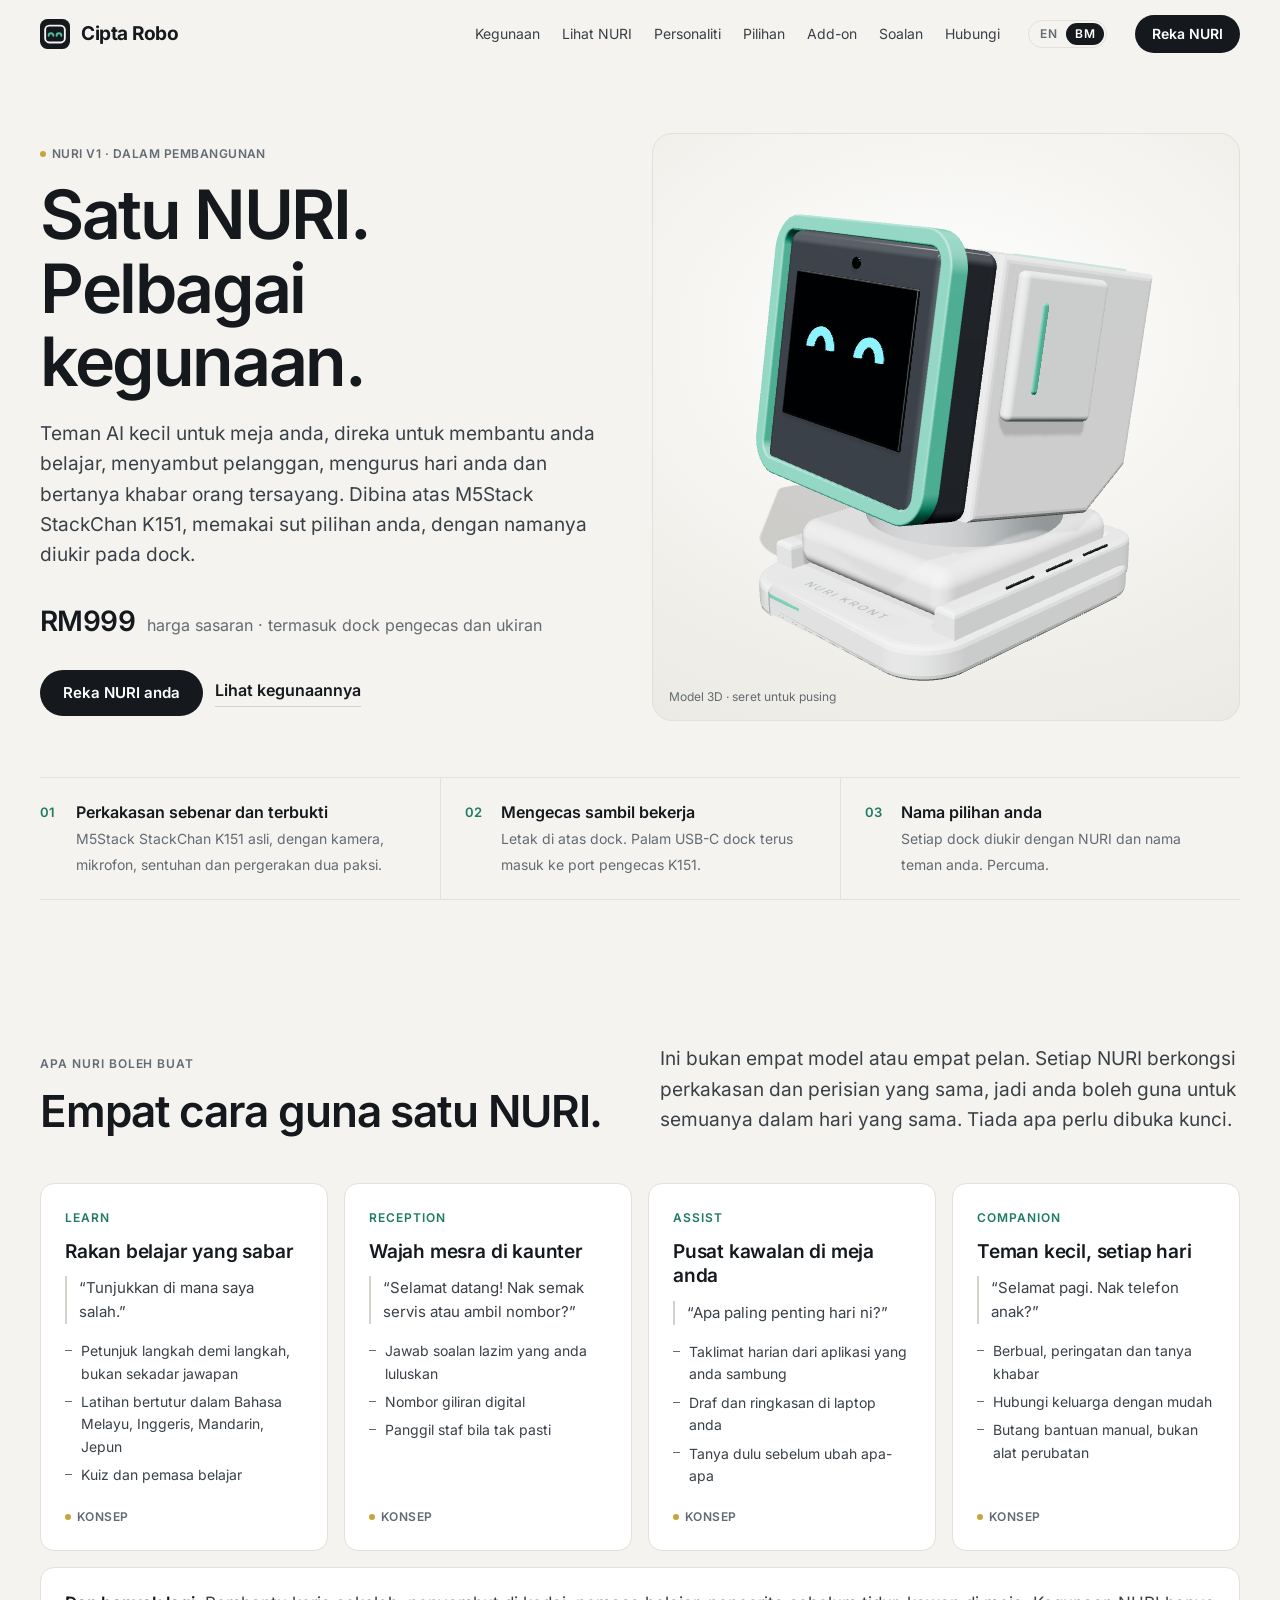
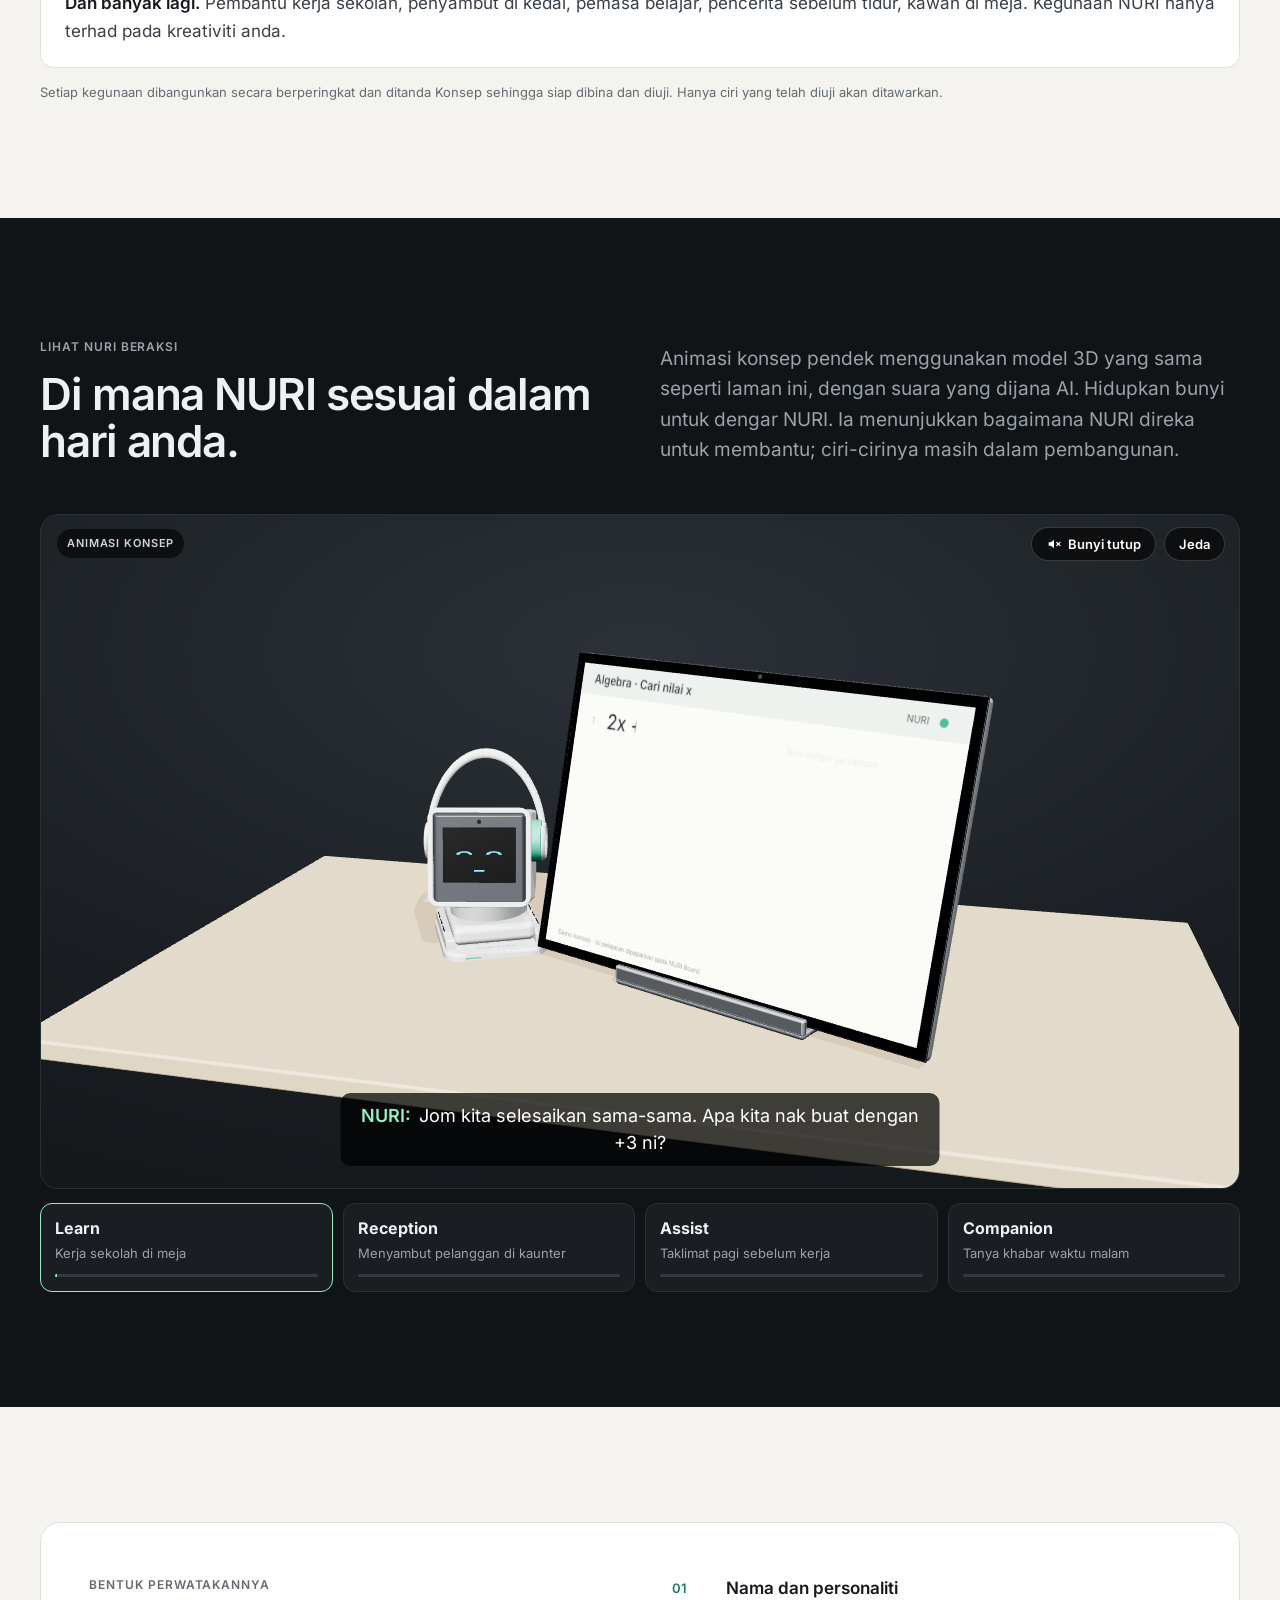
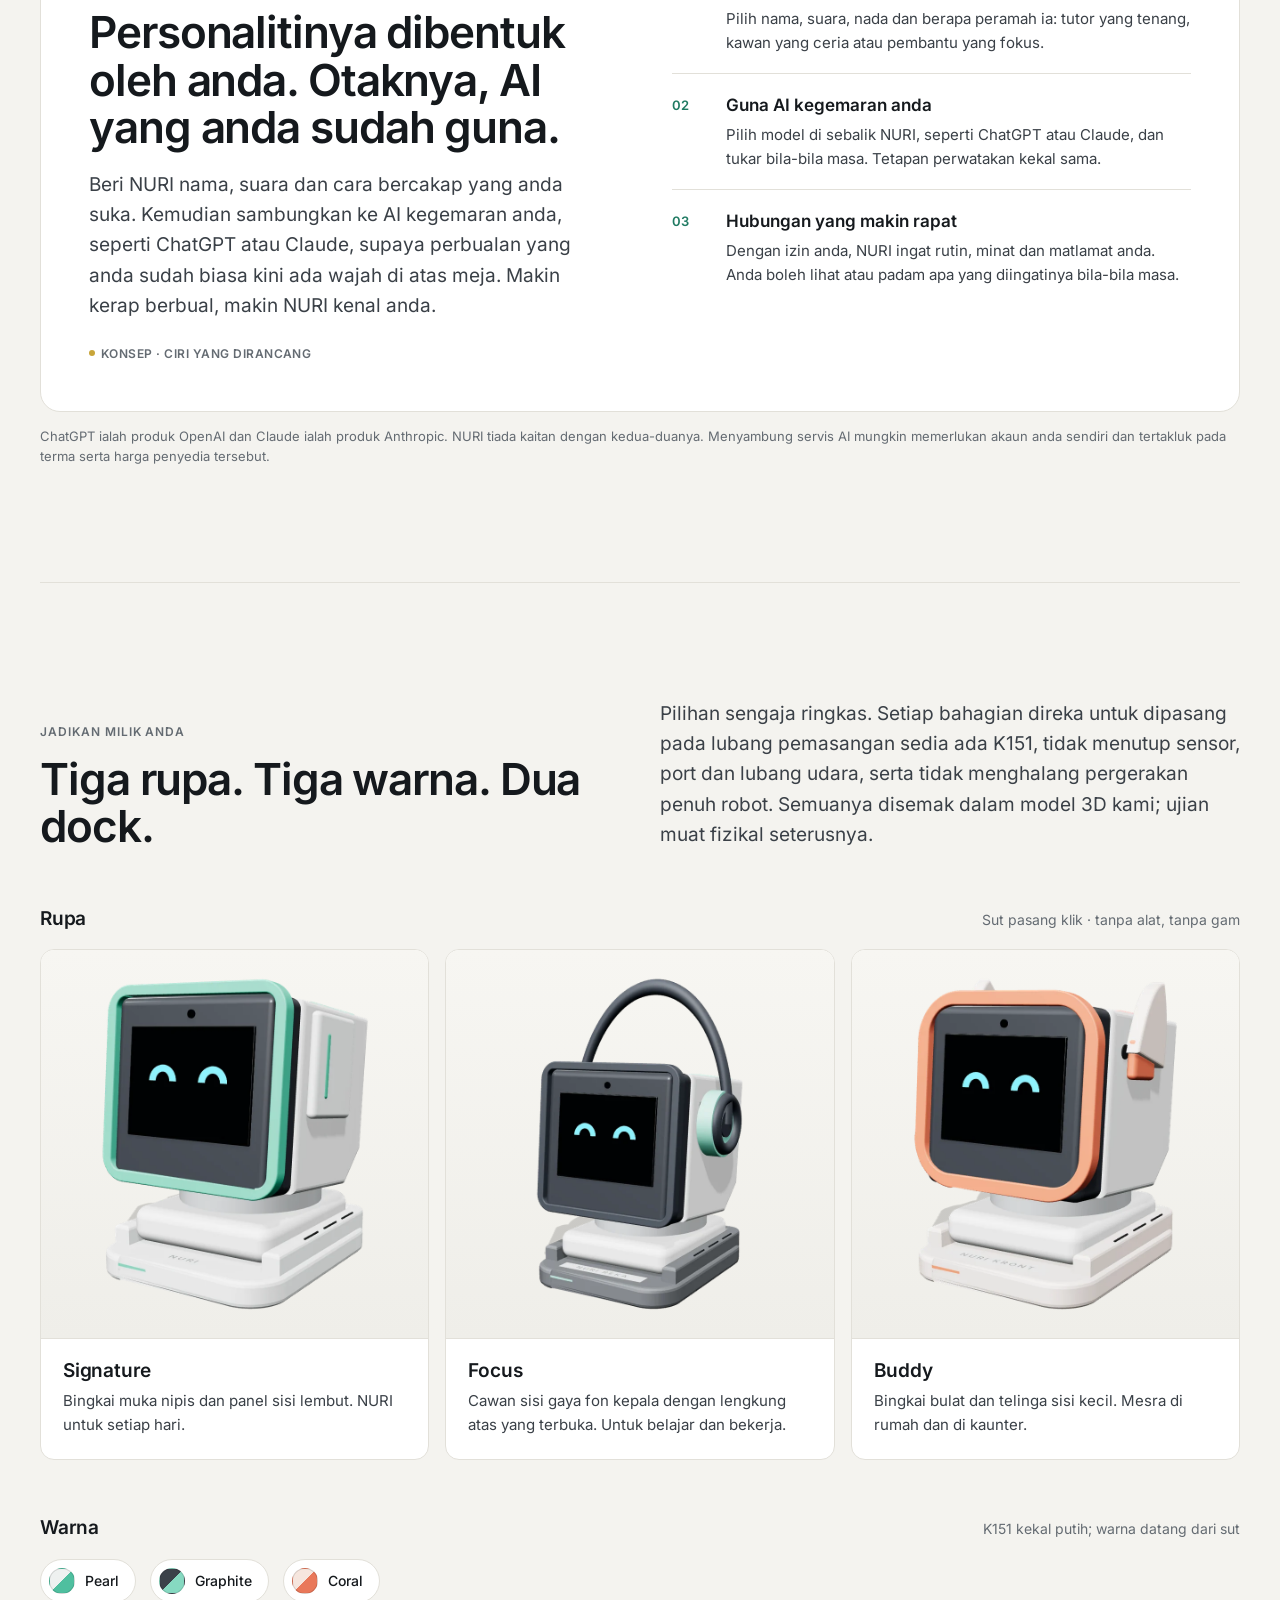
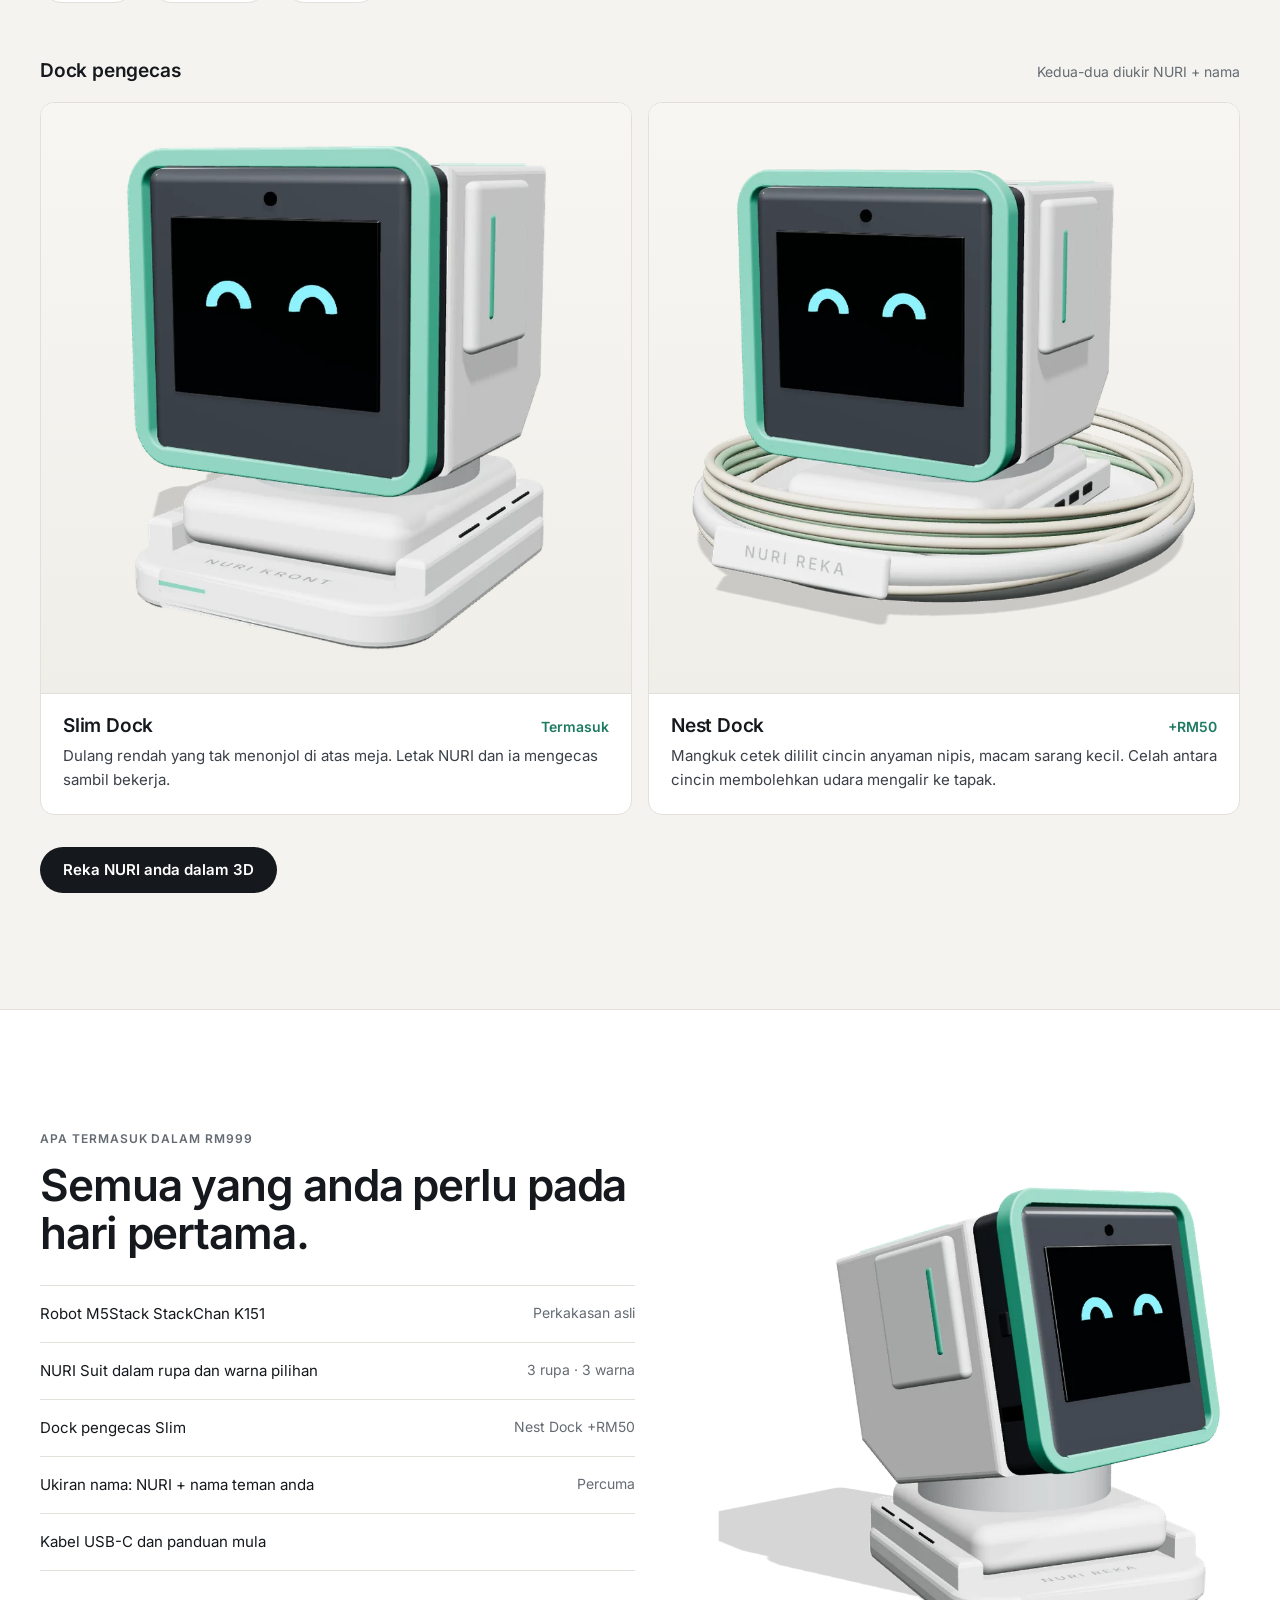
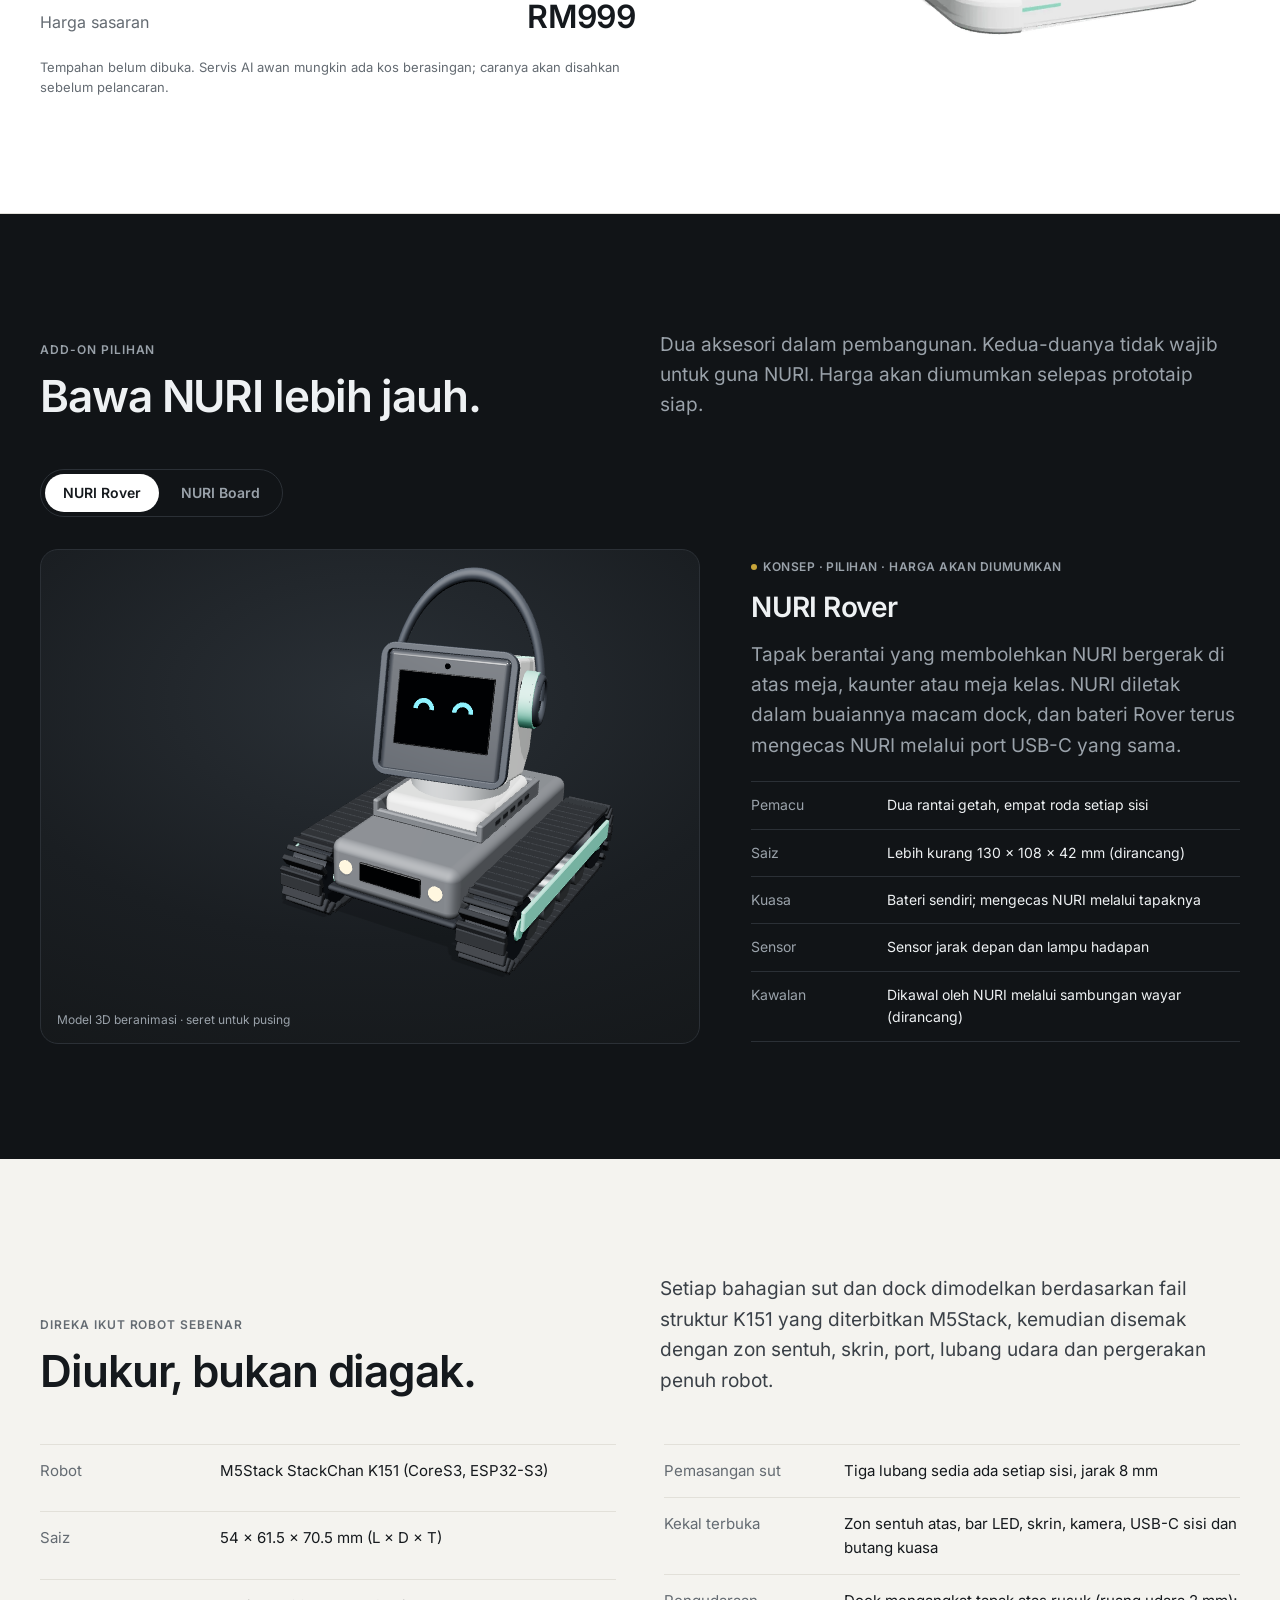
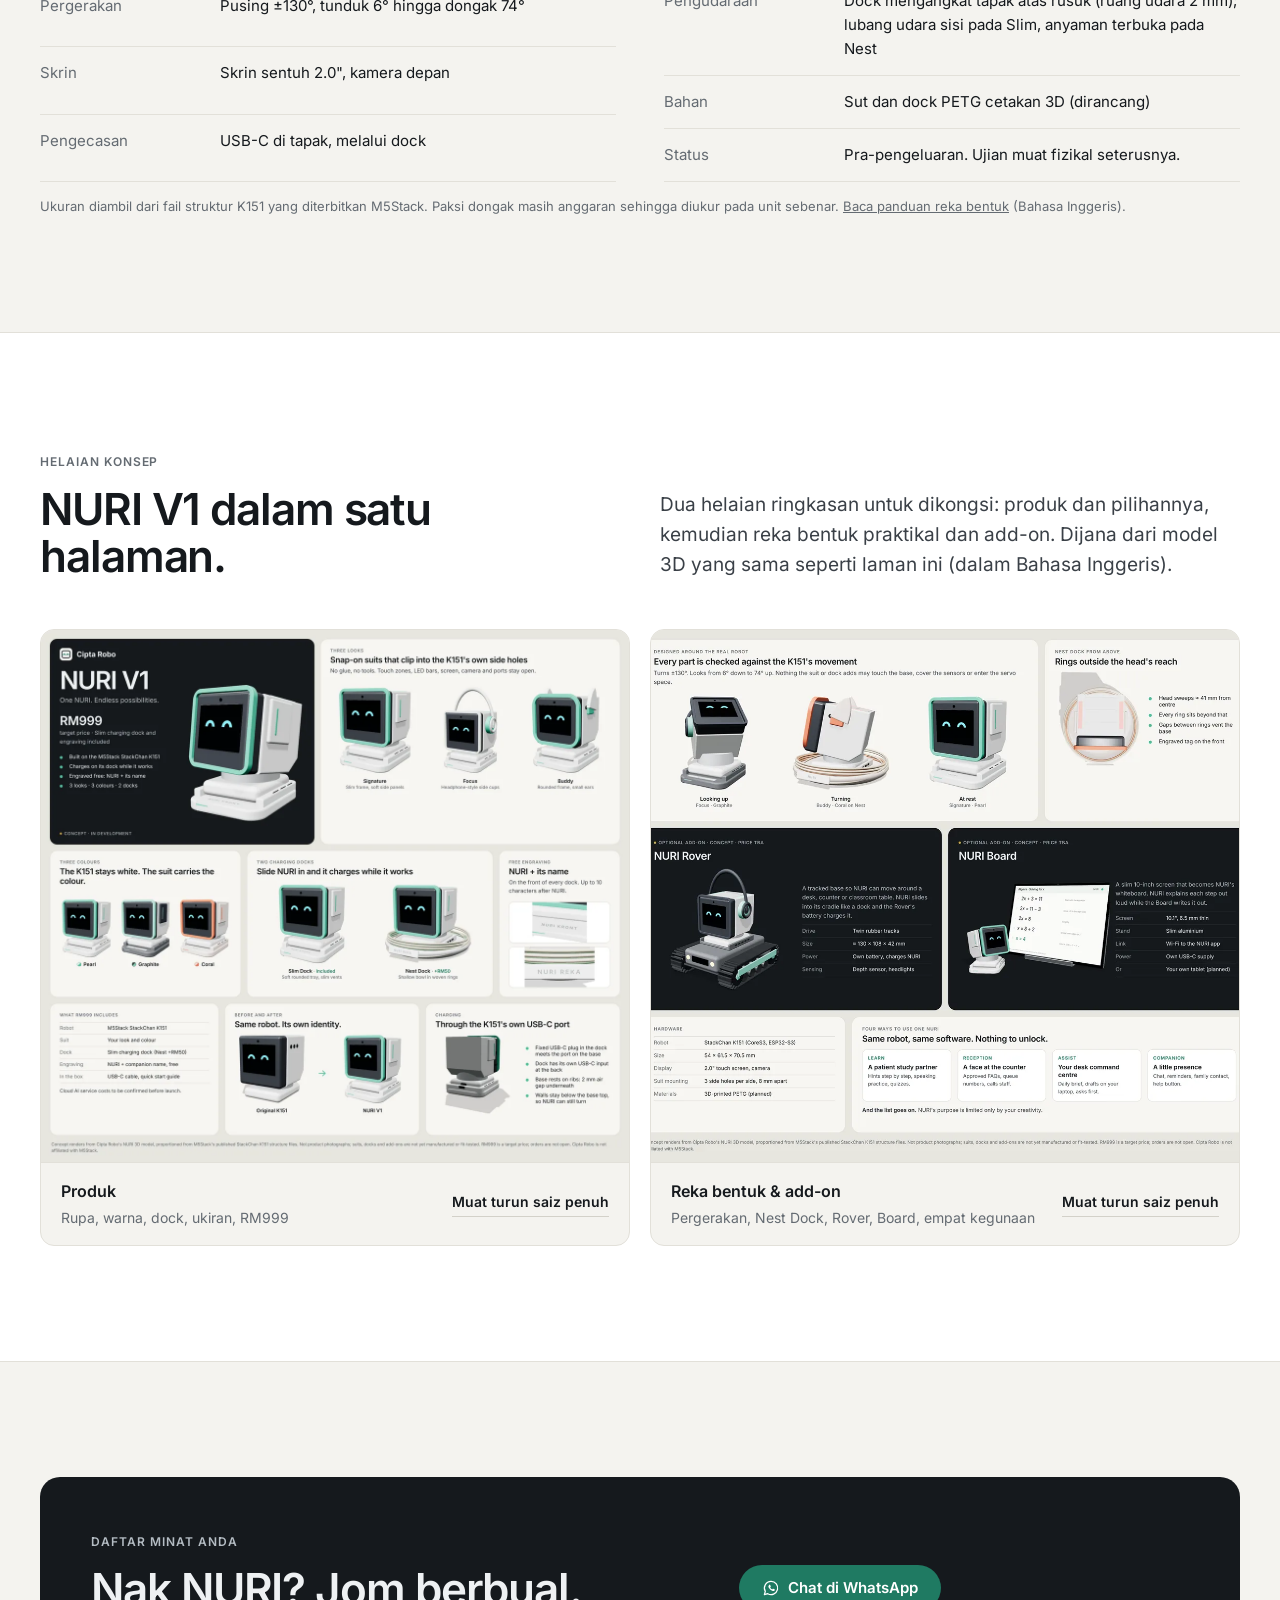
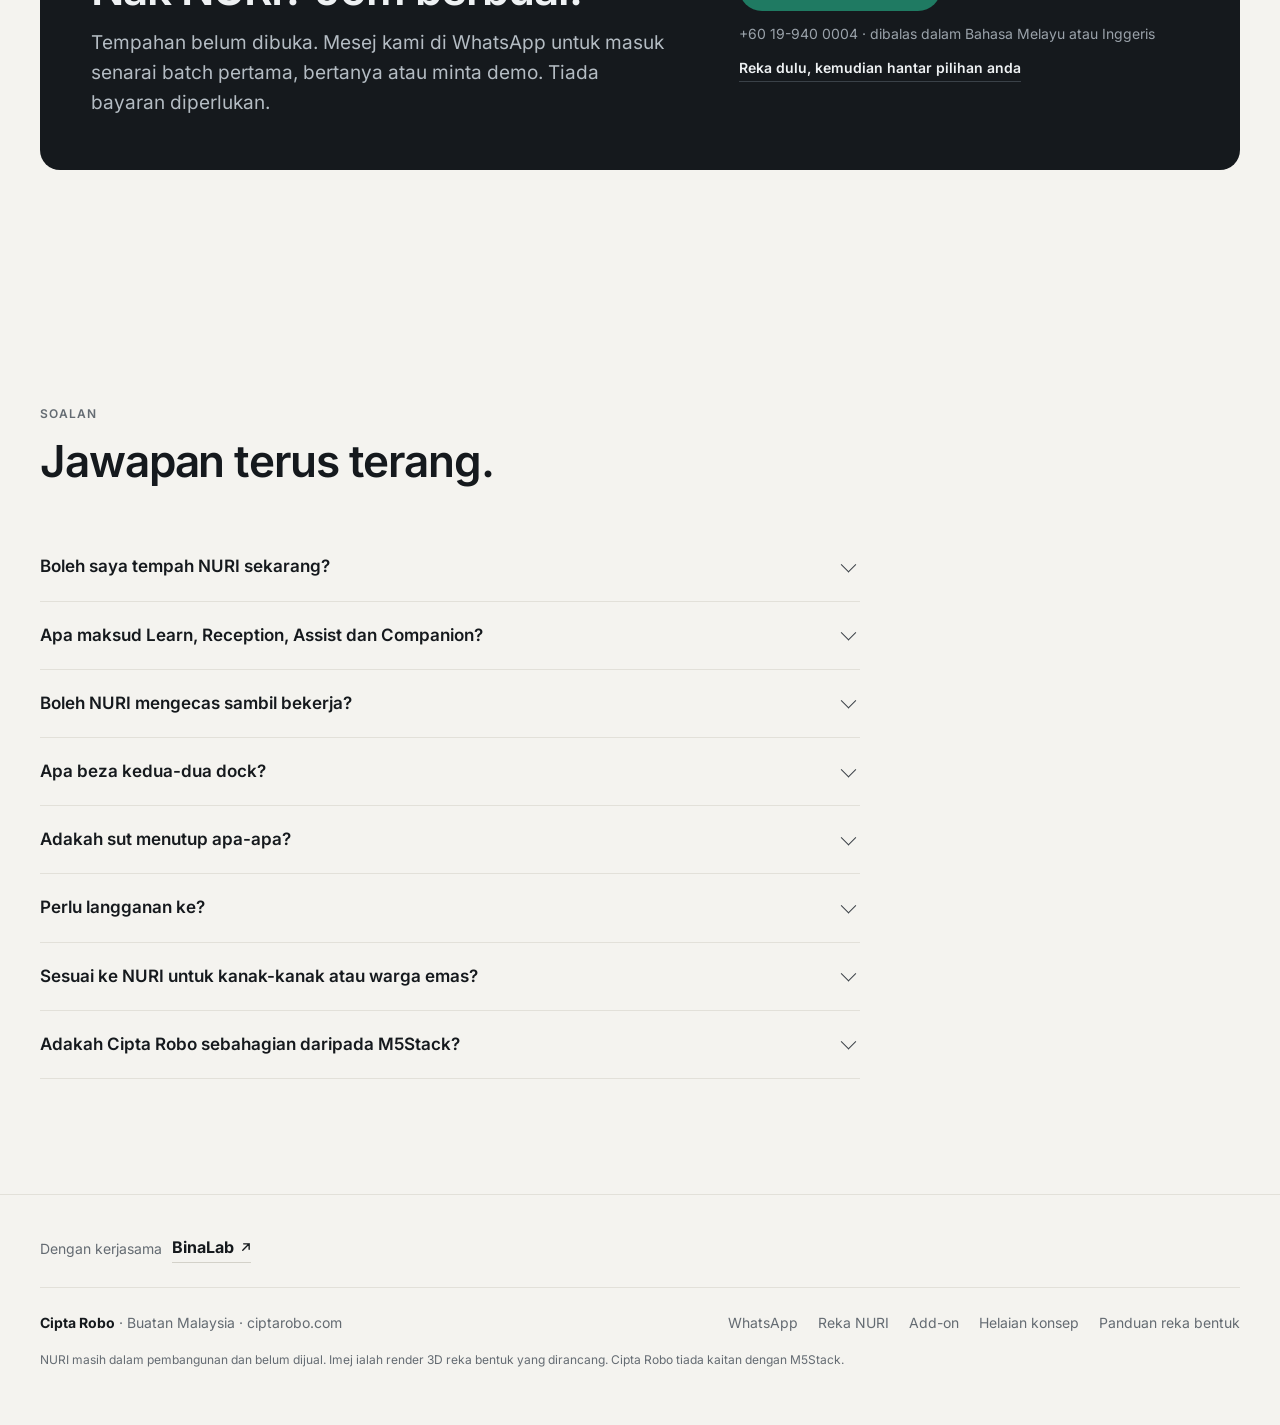
==== ms/index.html @ df1de352 "Bahasa Melayu version with EN/BM toggle; Malay dialogue and voice for NURI in action - ms/index.html" ====
<!doctype html>
<!-- Generated by tools/build-ms.py from ../index.html. Edit the English page and the translations, not this file. -->
<html lang="ms">
<head>
<meta charset="utf-8">
<meta name="viewport" content="width=device-width,initial-scale=1">
<title>NURI oleh Cipta Robo · Teman AI di atas meja</title>
<meta name="description" content="NURI ialah teman AI di atas meja berasaskan M5Stack StackChan K151, dengan sut pilihan anda, dock pengecas dan nama yang diukir. Harga sasaran RM999. Dalam pembangunan.">
<meta name="theme-color" content="#f4f3ef">
<link rel="canonical" href="https://ciptarobo.com/ms/">
<link rel="alternate" hreflang="en" href="https://ciptarobo.com/"><link rel="alternate" hreflang="ms" href="https://ciptarobo.com/ms/"><link rel="alternate" hreflang="x-default" href="https://ciptarobo.com/">
<meta property="og:type" content="website">
<meta property="og:locale" content="ms_MY">
<meta property="og:site_name" content="Cipta Robo">
<meta property="og:url" content="https://ciptarobo.com/ms/">
<meta property="og:title" content="NURI oleh Cipta Robo">
<meta property="og:description" content="Satu NURI. Pelbagai kegunaan. Teman AI di atas meja yang sedang dibangunkan di Malaysia.">
<meta property="og:image" content="https://ciptarobo.com/assets/img/og.png">
<meta property="og:image:width" content="1200"><meta property="og:image:height" content="630">
<meta name="twitter:card" content="summary_large_image">
<script type="application/ld+json">{"@context":"https://schema.org","@type":"Organization","name":"Cipta Robo","url":"https://ciptarobo.com/","logo":"https://ciptarobo.com/assets/logo/icon-512.png","areaServed":"MY","contactPoint":{"@type":"ContactPoint","contactType":"sales","telephone":"+60199400004","availableLanguage":["ms","en"]}}</script>
<link rel="icon" href="../favicon.svg" type="image/svg+xml"><link rel="apple-touch-icon" href="../apple-touch-icon.png">
<link rel="preload" href="../assets/fonts/inter-latin-var.woff2" as="font" type="font/woff2" crossorigin>
<link rel="stylesheet" href="../assets/site.css">
<script type="importmap">{"imports":{"three":"../vendor/three/three.module.min.js","three/addons/":"../vendor/three/addons/"}}</script>
</head>
<body>
<a class="skip" href="#main">Langkau ke kandungan</a>
<header class="site-head" id="top">
 <div class="wrap head-row">
  <a class="brand" href="./" aria-label="Laman utama Cipta Robo"><svg viewBox="0 0 64 64" aria-hidden="true"><rect width="64" height="64" rx="16" fill="#15191d"/><rect x="11" y="14" width="42" height="36" rx="9" fill="none" stroke="#f4f3ef" stroke-width="4"/><path d="M18.5 35.5a5 5 0 0 1 10 0M35.5 35.5a5 5 0 0 1 10 0" fill="none" stroke="#4fbf9f" stroke-width="4.2" stroke-linecap="round"/></svg>Cipta Robo</a>
  <button class="menu-btn" type="button" aria-expanded="false" aria-controls="nav">Menu</button>
  <nav class="nav" id="nav" aria-label="Utama">
   <a href="#uses">Kegunaan</a><a href="#in-action">Lihat NURI</a><a href="#character">Personaliti</a><a href="#make-it-yours">Pilihan</a><a href="#add-ons">Add-on</a><a href="#faq">Soalan</a><a href="#contact">Hubungi</a>
  </nav>
  <div class="lang-toggle" role="group" aria-label="Language / Bahasa"><a class="lang-switch" href="../" hreflang="en" lang="en">EN</a><span class="lang-on" aria-current="true">BM</span></div>
  <a class="btn btn-primary btn-sm" href="configure.html">Reka NURI</a>
 </div>
</header>

<main id="main">
<section class="hero">
 <div class="wrap hero-grid">
  <div>
   <span class="status">NURI V1 · dalam pembangunan</span>
   <h1>Satu NURI.<br>Pelbagai kegunaan.</h1>
   <p class="lead">Teman AI kecil untuk meja anda, direka untuk membantu anda belajar, menyambut pelanggan, mengurus hari anda dan bertanya khabar orang tersayang. Dibina atas M5Stack StackChan K151, memakai sut pilihan anda, dengan namanya diukir pada dock.</p>
   <div class="price-line"><strong>RM999</strong><span class="muted">harga sasaran · termasuk dock pengecas dan ukiran</span></div>
   <div class="cta-row"><a class="btn btn-primary" href="configure.html">Reka NURI anda</a><a class="link-arrow" href="#uses">Lihat kegunaannya</a></div>
  </div>
  <div class="stage" id="heroStage" aria-label="Model 3D interaktif NURI di atas dock pengecasnya">
   <div class="fallback"><img src="../assets/img/hero.webp" alt="NURI rupa Signature di atas Slim Dock, diukir NURI KRONT" width="900" height="900"></div>
   <span class="stage-note">Model 3D · seret untuk pusing</span>
  </div>
 </div>
 <div class="wrap" style="margin-top:clamp(36px,5vw,56px)">
  <div class="facts">
   <div><span class="n">01</span><p><b>Perkakasan sebenar dan terbukti</b><span>M5Stack StackChan K151 asli, dengan kamera, mikrofon, sentuhan dan pergerakan dua paksi.</span></p></div>
   <div><span class="n">02</span><p><b>Mengecas sambil bekerja</b><span>Letak di atas dock. Palam USB-C dock terus masuk ke port pengecas K151.</span></p></div>
   <div><span class="n">03</span><p><b>Nama pilihan anda</b><span>Setiap dock diukir dengan NURI dan nama teman anda. Percuma.</span></p></div>
  </div>
 </div>
</section>

<section class="section" id="uses" style="padding-top:clamp(40px,6vw,72px)">
 <div class="wrap">
  <div class="section-head">
   <div><span class="label">Apa NURI boleh buat</span><h2 style="margin-top:12px">Empat cara guna satu NURI.</h2></div>
   <p class="lead">Ini bukan empat model atau empat pelan. Setiap NURI berkongsi perkakasan dan perisian yang sama, jadi anda boleh guna untuk semuanya dalam hari yang sama. Tiada apa perlu dibuka kunci.</p>
  </div>
  <div class="uses">
   <article class="use"><span class="label">Learn</span><h3>Rakan belajar yang sabar</h3><q>Tunjukkan di mana saya salah.</q><ul><li>Petunjuk langkah demi langkah, bukan sekadar jawapan</li><li>Latihan bertutur dalam Bahasa Melayu, Inggeris, Mandarin, Jepun</li><li>Kuiz dan pemasa belajar</li></ul><span class="status">Konsep</span></article>
   <article class="use"><span class="label">Reception</span><h3>Wajah mesra di kaunter</h3><q>Selamat datang! Nak semak servis atau ambil nombor?</q><ul><li>Jawab soalan lazim yang anda luluskan</li><li>Nombor giliran digital</li><li>Panggil staf bila tak pasti</li></ul><span class="status">Konsep</span></article>
   <article class="use"><span class="label">Assist</span><h3>Pusat kawalan di meja anda</h3><q>Apa paling penting hari ni?</q><ul><li>Taklimat harian dari aplikasi yang anda sambung</li><li>Draf dan ringkasan di laptop anda</li><li>Tanya dulu sebelum ubah apa-apa</li></ul><span class="status">Konsep</span></article>
   <article class="use"><span class="label">Companion</span><h3>Teman kecil, setiap hari</h3><q>Selamat pagi. Nak telefon anak?</q><ul><li>Berbual, peringatan dan tanya khabar</li><li>Hubungi keluarga dengan mudah</li><li>Butang bantuan manual, bukan alat perubatan</li></ul><span class="status">Konsep</span></article>
  </div>
  <div class="endless"><p><strong>Dan banyak lagi.</strong> Pembantu kerja sekolah, penyambut di kedai, pemasa belajar, pencerita sebelum tidur, kawan di meja. Kegunaan NURI hanya terhad pada kreativiti anda.</p></div>
  <p class="note">Setiap kegunaan dibangunkan secara berperingkat dan ditanda Konsep sehingga siap dibina dan diuji. Hanya ciri yang telah diuji akan ditawarkan.</p>
 </div>
</section>

<section class="section dark" id="in-action">
 <div class="wrap">
  <div class="section-head">
   <div><span class="label">Lihat NURI beraksi</span><h2 style="margin-top:12px">Di mana NURI sesuai dalam hari anda.</h2></div>
   <p class="lead">Animasi konsep pendek menggunakan model 3D yang sama seperti laman ini, dengan suara yang dijana AI. Hidupkan bunyi untuk dengar NURI. Ia menunjukkan bagaimana NURI direka untuk membantu; ciri-cirinya masih dalam pembangunan.</p>
  </div>
  <div class="player">
   <div class="player-stage" id="sceneStage" aria-label="Babak animasi NURI sedang digunakan">
    <span class="scene-tag">Animasi konsep</span>
    <div class="player-ctl"><button type="button" class="play-btn sound-btn" id="soundBtn" aria-pressed="false" aria-label="Bunyi"><svg viewBox="0 0 24 24" width="16" height="16" aria-hidden="true"><path d="M4 9.5h3.2L12 5.5v13l-4.8-4H4z" fill="currentColor"/><path class="w" d="M15.5 9a4 4 0 0 1 0 6M18 6.5a7.5 7.5 0 0 1 0 11" fill="none" stroke="currentColor" stroke-width="1.8" stroke-linecap="round"/><path class="x" d="M16 9.5l5 5M21 9.5l-5 5" stroke="currentColor" stroke-width="1.8" stroke-linecap="round"/></svg><span>Bunyi tutup</span></button><button type="button" class="play-btn" id="playBtn" aria-pressed="true">Jeda</button></div>
    <div class="caption" aria-live="polite"><b id="capWho"></b><span id="capText"></span></div>
   </div>
   <div class="chips" role="tablist" aria-label="Babak">
    <button role="tab" type="button" data-scene="0" aria-selected="true"><b>Learn</b><span>Kerja sekolah di meja</span><i><em></em></i></button>
    <button role="tab" type="button" data-scene="1" aria-selected="false"><b>Reception</b><span>Menyambut pelanggan di kaunter</span><i><em></em></i></button>
    <button role="tab" type="button" data-scene="2" aria-selected="false"><b>Assist</b><span>Taklimat pagi sebelum kerja</span><i><em></em></i></button>
    <button role="tab" type="button" data-scene="3" aria-selected="false"><b>Companion</b><span>Tanya khabar waktu malam</span><i><em></em></i></button>
   </div>
  </div>
 </div>
</section>

<section class="section" id="character">
 <div class="wrap">
  <div class="character">
   <div>
    <span class="label">Bentuk perwatakannya</span>
    <h2 style="margin:12px 0 18px">Personalitinya dibentuk oleh anda. Otaknya, AI yang anda sudah guna.</h2>
    <p class="lead">Beri NURI nama, suara dan cara bercakap yang anda suka. Kemudian sambungkan ke AI kegemaran anda, seperti ChatGPT atau Claude, supaya perbualan yang anda sudah biasa kini ada wajah di atas meja. Makin kerap berbual, makin NURI kenal anda.</p>
    <span class="status" style="margin-top:22px">Konsep · ciri yang dirancang</span>
   </div>
   <ol class="steps">
    <li><b>Nama dan personaliti</b><span>Pilih nama, suara, nada dan berapa peramah ia: tutor yang tenang, kawan yang ceria atau pembantu yang fokus.</span></li>
    <li><b>Guna AI kegemaran anda</b><span>Pilih model di sebalik NURI, seperti ChatGPT atau Claude, dan tukar bila-bila masa. Tetapan perwatakan kekal sama.</span></li>
    <li><b>Hubungan yang makin rapat</b><span>Dengan izin anda, NURI ingat rutin, minat dan matlamat anda. Anda boleh lihat atau padam apa yang diingatinya bila-bila masa.</span></li>
   </ol>
  </div>
  <p class="note">ChatGPT ialah produk OpenAI dan Claude ialah produk Anthropic. NURI tiada kaitan dengan kedua-duanya. Menyambung servis AI mungkin memerlukan akaun anda sendiri dan tertakluk pada terma serta harga penyedia tersebut.</p>
 </div>
</section>

<hr class="rule wrap">

<section class="section" id="make-it-yours">
 <div class="wrap">
  <div class="section-head">
   <div><span class="label">Jadikan milik anda</span><h2 style="margin-top:12px">Tiga rupa. Tiga warna. Dua dock.</h2></div>
   <p class="lead">Pilihan sengaja ringkas. Setiap bahagian direka untuk dipasang pada lubang pemasangan sedia ada K151, tidak menutup sensor, port dan lubang udara, serta tidak menghalang pergerakan penuh robot. Semuanya disemak dalam model 3D kami; ujian muat fizikal seterusnya.</p>
  </div>
  <div class="subhead"><h3>Rupa</h3><span class="muted small">Sut pasang klik · tanpa alat, tanpa gam</span></div>
  <div class="cards">
   <article class="card"><figure><img src="../assets/img/look-signature.webp" alt="NURI rupa Signature" width="800" height="800" loading="lazy"></figure><div class="body"><h3>Signature</h3><p>Bingkai muka nipis dan panel sisi lembut. NURI untuk setiap hari.</p></div></article>
   <article class="card"><figure><img src="../assets/img/look-focus.webp" alt="NURI rupa Focus dengan cawan sisi gaya fon kepala" width="800" height="800" loading="lazy"></figure><div class="body"><h3>Focus</h3><p>Cawan sisi gaya fon kepala dengan lengkung atas yang terbuka. Untuk belajar dan bekerja.</p></div></article>
   <article class="card"><figure><img src="../assets/img/look-buddy.webp" alt="NURI rupa Buddy dengan telinga sisi kecil" width="800" height="800" loading="lazy"></figure><div class="body"><h3>Buddy</h3><p>Bingkai bulat dan telinga sisi kecil. Mesra di rumah dan di kaunter.</p></div></article>
  </div>
  <div class="subhead"><h3>Warna</h3><span class="muted small">K151 kekal putih; warna datang dari sut</span></div>
  <div class="swatches">
   <span class="swatch"><i style="background:linear-gradient(135deg,#eef1f0 50%,#4fbf9f 50%)"></i>Pearl</span>
   <span class="swatch"><i style="background:linear-gradient(135deg,#3b4149 50%,#86d9c1 50%)"></i>Graphite</span>
   <span class="swatch"><i style="background:linear-gradient(135deg,#f6e6de 50%,#e9785a 50%)"></i>Coral</span>
  </div>
  <div class="subhead"><h3>Dock pengecas</h3><span class="muted small">Kedua-dua diukir NURI + nama</span></div>
  <div class="cards cards-2">
   <article class="card"><figure><img src="../assets/img/dock-slim.webp" alt="Slim Dock diukir NURI KRONT" width="800" height="800" loading="lazy"></figure><div class="body"><div class="price-tag"><h3>Slim Dock</h3><span>Termasuk</span></div><p>Dulang rendah yang tak menonjol di atas meja. Letak NURI dan ia mengecas sambil bekerja.</p></div></article>
   <article class="card"><figure><img src="../assets/img/dock-nest.webp" alt="Nest Dock: mangkuk cetek dililit cincin anyaman, diukir NURI REKA" width="800" height="800" loading="lazy"></figure><div class="body"><div class="price-tag"><h3>Nest Dock</h3><span>+RM50</span></div><p>Mangkuk cetek dililit cincin anyaman nipis, macam sarang kecil. Celah antara cincin membolehkan udara mengalir ke tapak.</p></div></article>
  </div>
  <div class="cta-row" style="margin-top:32px"><a class="btn btn-primary" href="configure.html">Reka NURI anda dalam 3D</a></div>
 </div>
</section>

<section class="section" style="background:var(--surface);border-top:1px solid var(--line);border-bottom:1px solid var(--line)">
 <div class="wrap box">
  <div>
   <span class="label">Apa termasuk dalam RM999</span>
   <h2 style="margin:12px 0 28px">Semua yang anda perlu pada hari pertama.</h2>
   <ul class="box-list">
    <li><span>Robot M5Stack StackChan K151</span><span>Perkakasan asli</span></li>
    <li><span>NURI Suit dalam rupa dan warna pilihan</span><span>3 rupa · 3 warna</span></li>
    <li><span>Dock pengecas Slim</span><span>Nest Dock +RM50</span></li>
    <li><span>Ukiran nama: NURI + nama teman anda</span><span>Percuma</span></li>
    <li><span>Kabel USB-C dan panduan mula</span><span></span></li>
   </ul>
   <div class="box-total"><span class="muted">Harga sasaran</span><strong>RM999</strong></div>
   <p class="note">Tempahan belum dibuka. Servis AI awan mungkin ada kos berasingan; caranya akan disahkan sebelum pelancaran.</p>
  </div>
  <figure style="margin:0"><img src="../assets/img/inbox.webp" alt="NURI rupa Signature di atas Slim Dock, diukir NURI REKA" width="900" height="900" loading="lazy"></figure>
 </div>
</section>

<section class="section dark" id="add-ons">
 <div class="wrap">
  <div class="section-head">
   <div><span class="label">Add-on pilihan</span><h2 style="margin-top:12px">Bawa NURI lebih jauh.</h2></div>
   <p class="lead">Dua aksesori dalam pembangunan. Kedua-duanya tidak wajib untuk guna NURI. Harga akan diumumkan selepas prototaip siap.</p>
  </div>
  <div class="tabs" role="tablist" aria-label="Add-on">
   <button role="tab" id="tab-rover" aria-selected="true" aria-controls="panel-addon">NURI Rover</button>
   <button role="tab" id="tab-board" aria-selected="false" aria-controls="panel-addon">NURI Board</button>
  </div>
  <div class="addon" id="panel-addon" role="tabpanel" aria-labelledby="tab-rover">
   <div class="addon-stage" id="addonStage"><span class="stage-note" id="addonNote">Model 3D beranimasi · seret untuk pusing</span></div>
   <div id="addonText"></div>
  </div>
 </div>
</section>

<section class="section" id="hardware">
 <div class="wrap">
  <div class="section-head">
   <div><span class="label">Direka ikut robot sebenar</span><h2 style="margin-top:12px">Diukur, bukan diagak.</h2></div>
   <p class="lead">Setiap bahagian sut dan dock dimodelkan berdasarkan fail struktur K151 yang diterbitkan M5Stack, kemudian disemak dengan zon sentuh, skrin, port, lubang udara dan pergerakan penuh robot.</p>
  </div>
  <div class="specs">
   <dl>
    <dt>Robot</dt><dd>M5Stack StackChan K151 (CoreS3, ESP32-S3)</dd>
    <dt>Saiz</dt><dd>54 × 61.5 × 70.5 mm (L × D × T)</dd>
    <dt>Pergerakan</dt><dd>Pusing ±130°, tunduk 6° hingga dongak 74°</dd>
    <dt>Skrin</dt><dd>Skrin sentuh 2.0", kamera depan</dd>
    <dt>Pengecasan</dt><dd>USB-C di tapak, melalui dock</dd>
   </dl>
   <dl>
    <dt>Pemasangan sut</dt><dd>Tiga lubang sedia ada setiap sisi, jarak 8 mm</dd>
    <dt>Kekal terbuka</dt><dd>Zon sentuh atas, bar LED, skrin, kamera, USB-C sisi dan butang kuasa</dd>
    <dt>Pengudaraan</dt><dd>Dock mengangkat tapak atas rusuk (ruang udara 2 mm); lubang udara sisi pada Slim, anyaman terbuka pada Nest</dd>
    <dt>Bahan</dt><dd>Sut dan dock PETG cetakan 3D (dirancang)</dd>
    <dt>Status</dt><dd>Pra-pengeluaran. Ujian muat fizikal seterusnya.</dd>
   </dl>
  </div>
  <p class="note">Ukuran diambil dari fail struktur K151 yang diterbitkan M5Stack. Paksi dongak masih anggaran sehingga diukur pada unit sebenar. <a href="https://github.com/danialrohaizat012-sys/aicompanion/blob/main/docs/k151-design-rules.md">Baca panduan reka bentuk</a> (Bahasa Inggeris).</p>
 </div>
</section>

<section class="section" id="concept-sheets" style="background:var(--surface);border-top:1px solid var(--line);border-bottom:1px solid var(--line)">
 <div class="wrap">
  <div class="section-head">
   <div><span class="label">Helaian konsep</span><h2 style="margin-top:12px">NURI V1 dalam satu halaman.</h2></div>
   <p class="lead">Dua helaian ringkasan untuk dikongsi: produk dan pilihannya, kemudian reka bentuk praktikal dan add-on. Dijana dari model 3D yang sama seperti laman ini (dalam Bahasa Inggeris).</p>
  </div>
  <div class="sheets">
   <figure class="sheet-card"><a href="../assets/img/sheets/nuri-v1-sheet-product.webp" target="_blank" rel="noopener"><img src="../assets/img/sheets/nuri-v1-sheet-product-1200.webp" alt="Helaian konsep: rupa, warna, dock Slim dan Nest, ukiran percuma dan apa termasuk dalam RM999" width="1200" height="1088" loading="lazy"></a>
    <figcaption><b>Produk</b><span>Rupa, warna, dock, ukiran, RM999</span><a class="link-arrow" href="../assets/img/sheets/nuri-v1-sheet-product.webp" download>Muat turun saiz penuh</a></figcaption></figure>
   <figure class="sheet-card"><a href="../assets/img/sheets/nuri-v1-sheet-design.webp" target="_blank" rel="noopener"><img src="../assets/img/sheets/nuri-v1-sheet-design-1200.webp" alt="Helaian konsep: semakan pergerakan, Nest Dock dari atas, NURI Rover, NURI Board dan empat kegunaan" width="1200" height="1028" loading="lazy"></a>
    <figcaption><b>Reka bentuk &amp; add-on</b><span>Pergerakan, Nest Dock, Rover, Board, empat kegunaan</span><a class="link-arrow" href="../assets/img/sheets/nuri-v1-sheet-design.webp" download>Muat turun saiz penuh</a></figcaption></figure>
  </div>
 </div>
</section>

<section class="section" id="contact">
 <div class="wrap">
  <div class="contact">
   <div>
    <span class="label">Daftar minat anda</span>
    <h2 style="margin:12px 0 14px">Nak NURI? Jom berbual.</h2>
    <p class="lead">Tempahan belum dibuka. Mesej kami di WhatsApp untuk masuk senarai batch pertama, bertanya atau minta demo. Tiada bayaran diperlukan.</p>
   </div>
   <div class="contact-actions">
    <a class="btn btn-wa" href="https://wa.me/60199400004?text=Hai%20Cipta%20Robo%2C%20saya%20berminat%20dengan%20NURI.%20Mohon%20maklumkan%20saya." target="_blank" rel="noopener"><svg viewBox="0 0 24 24" width="18" height="18" aria-hidden="true"><path d="M12 3.2a8.8 8.8 0 0 0-7.6 13.2L3.2 20.8l4.5-1.2A8.8 8.8 0 1 0 12 3.2Z" fill="none" stroke="currentColor" stroke-width="1.7" stroke-linejoin="round"/><path d="M9.1 8.3c.3-.5.6-.5.9-.5h.5c.2 0 .4 0 .5.4l.7 1.6c.1.2 0 .4-.1.6l-.5.6c-.1.1-.2.3 0 .5.5.9 1.3 1.7 2.3 2.3.2.1.4.1.5 0l.6-.7c.2-.2.4-.2.6-.1l1.6.8c.2.1.3.2.3.4 0 .6-.3 1.4-.9 1.7-.6.3-1.4.4-2.6-.1a9.6 9.6 0 0 1-4.6-4.5c-.5-1-.5-2.1.6-3Z" fill="currentColor"/></svg>Chat di WhatsApp</a>
    <span class="muted small">+60 19-940 0004 · dibalas dalam Bahasa Melayu atau Inggeris</span>
    <a class="link-arrow small" href="configure.html">Reka dulu, kemudian hantar pilihan anda</a>
   </div>
  </div>
 </div>
</section>

<section class="section" id="faq">
 <div class="wrap">
  <div class="section-head"><div><span class="label">Soalan</span><h2 style="margin-top:12px">Jawapan terus terang.</h2></div></div>
  <div class="faq">
   <details><summary>Boleh saya tempah NURI sekarang?</summary><p>Belum lagi. NURI masih dalam pembangunan. Unit pertama akan dikeluarkan dalam batch kecil selepas sut dan dock diuji muat pada robot K151 sebenar. RM999 ialah harga sasaran. <a href="https://wa.me/60199400004?text=Hai%20Cipta%20Robo%2C%20saya%20berminat%20dengan%20NURI.%20Mohon%20maklumkan%20saya." target="_blank" rel="noopener">Mesej kami di WhatsApp</a> untuk masuk senarai batch pertama.</p></details>
   <details><summary>Apa maksud Learn, Reception, Assist dan Companion?</summary><p>Ia empat cara guna NURI yang sama, bukan empat produk. Setiap NURI dapat ciri yang sama bila ia dikeluarkan. Anda tak perlu bayar untuk buka sesuatu kegunaan.</p></details>
   <details><summary>Boleh NURI mengecas sambil bekerja?</summary><p>Boleh. K151 mengecas melalui port USB-C di tapaknya. Kedua-dua dock ada palam USB-C tetap yang sejajar dengan port itu, jadi NURI terus berfungsi di atas meja sambil mengecas.</p></details>
   <details><summary>Apa beza kedua-dua dock?</summary><p>Cara mengecasnya sama. Slim Dock ialah dulang rendah bertepi bulat dan disertakan dengan setiap NURI. Nest Dock ialah mangkuk cetek dililit cincin anyaman, tambahan RM50. Kedua-duanya ada ukiran NURI + nama secara percuma.</p></details>
   <details><summary>Adakah sut menutup apa-apa?</summary><p>Ia direka supaya tidak. Bahagian sut dipasang pada lubang sisi sedia ada K151 dan tidak menutup zon sentuh atas, bar lampu LED, skrin, kamera, port USB-C sisi dan butang kuasa. Setiap bahagian disemak dalam model 3D kami dengan pergerakan penuh robot, dan akan diuji pada robot K151 sebenar sebelum dijual.</p></details>
   <details><summary>Perlu langganan ke?</summary><p>Ciri suara dan AI NURI menggunakan servis awan yang ada kos operasi. Sama ada ia termasuk, langganan kecil atau guna kunci API anda sendiri akan diputuskan dan dinyatakan dengan jelas sebelum jualan.</p></details>
   <details><summary>Sesuai ke NURI untuk kanak-kanak atau warga emas?</summary><p>Kedua-duanya diambil kira, dengan lebih berhati-hati. Penggunaan kanak-kanak memerlukan kawalan penjaga dan privasi yang ketat. Butang bantuan Companion hanyalah kemudahan, bukan alat perubatan atau kecemasan.</p></details>
   <details><summary>Adakah Cipta Robo sebahagian daripada M5Stack?</summary><p>Tidak. Cipta Robo ialah studio bebas dari Malaysia. NURI dibina atas M5Stack StackChan K151; terma penjualan semula dan penjenamaan sedang disahkan dengan pembekal.</p></details>
  </div>
 </div>
</section>
</main>

<footer class="site-foot">
<div class="wrap collab"><span>Dengan kerjasama</span><a href="https://binalab.my" target="_blank" rel="noopener" aria-label="BinaLab (dibuka dalam tab baru)">BinaLab<svg viewBox="0 0 12 12" width="11" height="11" aria-hidden="true"><path d="M4 2h6v6M10 2 3 9" fill="none" stroke="currentColor" stroke-width="1.5" stroke-linecap="round" stroke-linejoin="round"/></svg></a></div>
 <div class="wrap foot-row">
  <div><b style="color:var(--ink)">Cipta Robo</b> · Buatan Malaysia · ciptarobo.com</div>
  <div class="foot-links"><a href="https://wa.me/60199400004" target="_blank" rel="noopener">WhatsApp</a><a href="configure.html">Reka NURI</a><a href="#add-ons">Add-on</a><a href="#concept-sheets">Helaian konsep</a><a href="https://github.com/danialrohaizat012-sys/aicompanion/blob/main/docs/k151-design-rules.md">Panduan reka bentuk</a></div>
 </div>
 <div class="wrap" style="margin-top:16px;font-size:12px">NURI masih dalam pembangunan dan belum dijual. Imej ialah render 3D reka bentuk yang dirancang. Cipta Robo tiada kaitan dengan M5Stack.</div>
</footer>

<script type="module" src="../assets/home.js"></script>
</body>
</html>
---- assets/site.css ----
/* Cipta Robo · NURI: site styles */
@font-face{font-family:"Inter";font-style:normal;font-weight:400 700;font-display:swap;src:url("fonts/inter-latin-var.woff2") format("woff2")}
:root{
  --paper:#f4f3ef; --surface:#ffffff; --ink:#15191d; --ink-2:#3a4047; --muted:#646b72; --line:#e2e0d9; --line-2:#d3d1c9;
  --accent:#1f7a62; --accent-ink:#ffffff; --accent-soft:#e4f1ec;
  --dark:#111417; --dark-2:#1a1e22; --dark-line:#2b3036; --dark-muted:#9aa2aa;
  --radius:14px; --wrap:1200px; --gutter:24px;
  --font:"Inter",ui-sans-serif,system-ui,-apple-system,"Segoe UI",Roboto,Arial,sans-serif;
}
*{box-sizing:border-box}
html{scroll-behavior:smooth;-webkit-text-size-adjust:100%}
body{margin:0;background:var(--paper);color:var(--ink);font:400 16px/1.6 var(--font);-webkit-font-smoothing:antialiased;text-rendering:optimizeLegibility}
img{display:block;max-width:100%;height:auto}
a{color:inherit}
button,input{font:inherit;color:inherit}
:focus-visible{outline:2px solid var(--accent);outline-offset:3px;border-radius:4px}
.wrap{width:min(var(--wrap),100% - 2*var(--gutter));margin-inline:auto}
.skip{position:absolute;left:-999px;top:8px;background:var(--ink);color:#fff;padding:8px 12px;border-radius:8px;z-index:100}.skip:focus{left:8px}

/* type */
h1,h2,h3{margin:0;font-weight:600;letter-spacing:-.025em;line-height:1.08}
h1{font-size:clamp(40px,5.6vw,68px);letter-spacing:-.035em}
h2{font-size:clamp(30px,3.6vw,44px)}
h3{font-size:19px;letter-spacing:-.01em;line-height:1.3}
p{margin:0}
.lead{font-size:clamp(17px,1.6vw,19px);color:var(--ink-2);line-height:1.6;max-width:36em}
.label{font-size:12px;font-weight:600;letter-spacing:.08em;text-transform:uppercase;color:var(--muted)}
.muted{color:var(--muted)}
.small{font-size:14px}
.status{display:inline-flex;align-items:center;gap:6px;font-size:12px;font-weight:600;letter-spacing:.04em;text-transform:uppercase;color:var(--muted)}
.status::before{content:"";width:6px;height:6px;border-radius:50%;background:#c8a53a}

/* header */
.site-head{position:sticky;top:0;z-index:20;background:color-mix(in srgb,var(--paper) 88%,transparent);backdrop-filter:saturate(1.4) blur(10px);border-bottom:1px solid transparent;transition:border-color .2s}
.site-head.scrolled{border-bottom-color:var(--line)}
.head-row{height:68px;display:flex;align-items:center;gap:28px}
.brand{font-weight:700;font-size:19px;letter-spacing:-.025em;text-decoration:none;display:flex;align-items:center;gap:11px}
.brand svg{width:30px;height:30px;flex:none}
.nav{display:flex;gap:22px;margin-left:auto}
.nav a{text-decoration:none;font-size:14px;color:var(--ink-2)}
.nav a:hover{color:var(--ink)}
.menu-btn{display:none;margin-left:auto;background:none;border:1px solid var(--line-2);border-radius:999px;padding:6px 14px;font-size:14px}

/* buttons */
.btn{display:inline-flex;align-items:center;justify-content:center;gap:8px;height:46px;padding:0 22px;border-radius:999px;font-weight:600;font-size:15px;text-decoration:none;border:1px solid transparent;cursor:pointer;transition:background .15s,border-color .15s,transform .15s}
.btn-primary{background:var(--ink);color:#fff}.btn-primary:hover{background:#000}
.btn-ghost{border-color:var(--line-2);background:transparent}.btn-ghost:hover{border-color:var(--ink)}
.btn-sm{height:38px;padding:0 16px;font-size:14px}
.btn-wa{background:#1f7a62;color:#fff}.btn-wa:hover{background:#17614e}
.contact{display:grid;grid-template-columns:1.3fr 1fr;gap:clamp(24px,5vw,64px);align-items:center;background:var(--ink);color:#eef1f3;border-radius:20px;padding:clamp(28px,4vw,52px)}
.contact .label,.contact .lead{color:#b4bcc3}
.contact-actions{display:grid;gap:12px;justify-items:start}
.contact-actions .muted{color:#9aa2aa}
.contact-actions .link-arrow{color:#eef1f3;border-color:#3a4148}
.summary .btn-wa{width:100%;margin-top:16px}
.link-arrow{font-weight:600;text-decoration:none;border-bottom:1px solid var(--line-2);padding-bottom:2px}.link-arrow:hover{border-color:var(--ink)}

/* sections */
section{scroll-margin-top:72px}
.section{padding:clamp(72px,9vw,120px) 0}
.section-head{display:grid;grid-template-columns:1fr 1fr;gap:40px;align-items:end;margin-bottom:48px}
.section-head .lead{justify-self:end}
.rule{border:0;border-top:1px solid var(--line);margin:0}.rule.wrap{margin-inline:auto}
.back-link{margin-left:auto;font-size:14px;text-decoration:none;color:var(--ink-2)}.back-link:hover{color:var(--ink)}

/* hero */
.hero{padding:clamp(28px,5vw,64px) 0 clamp(40px,6vw,72px)}
.hero-grid{display:grid;grid-template-columns:minmax(0,1fr) minmax(0,1.05fr);gap:clamp(24px,4vw,56px);align-items:center}
.hero h1{margin:14px 0 20px}
.price-line{display:flex;align-items:baseline;gap:12px;flex-wrap:wrap;margin:28px 0 26px}
.price-line strong{font-size:28px;font-weight:600;letter-spacing:-.02em}
.cta-row{display:flex;gap:12px;align-items:center;flex-wrap:wrap}
.stage{position:relative;aspect-ratio:1/1;border-radius:20px;background:radial-gradient(120% 90% at 50% 35%,#ffffff 0,#f0efea 60%,#e8e6df 100%);border:1px solid var(--line);overflow:hidden}
.stage canvas{display:block;width:100%;height:100%;touch-action:pan-y}
.stage .stage-note{position:absolute;left:16px;bottom:14px;font-size:12px;color:var(--muted)}
.stage .fallback{position:absolute;inset:0;display:grid;place-items:center;padding:24px}
.stage .fallback img{max-height:90%;width:auto}

/* facts strip */
.facts{display:grid;grid-template-columns:repeat(3,1fr);border-top:1px solid var(--line);border-bottom:1px solid var(--line)}
.facts div{padding:22px 24px 22px 0;display:flex;gap:14px;align-items:flex-start}
.facts div+div{padding-left:24px;border-left:1px solid var(--line)}
.facts b{display:block;font-weight:600}
.facts span{color:var(--muted);font-size:14px}
.facts .n{font-size:13px;font-weight:600;color:var(--accent);min-width:22px;padding-top:2px}

/* uses */
.uses{display:grid;grid-template-columns:repeat(4,1fr);gap:16px}
.use{background:var(--surface);border:1px solid var(--line);border-radius:var(--radius);padding:24px;display:flex;flex-direction:column;gap:12px}
.use .label{color:var(--accent)}
.use q{font-size:15px;color:var(--ink-2);quotes:"“" "”";border-left:2px solid var(--line-2);padding-left:12px}
.use ul{margin:4px 0 0;padding:0;list-style:none;display:grid;gap:6px;font-size:14px;color:var(--ink-2)}
.use li{padding-left:16px;position:relative}.use li::before{content:"";position:absolute;left:0;top:.7em;width:7px;height:1px;background:var(--muted)}
.use .status{margin-top:auto;padding-top:8px}
.note{font-size:13px;color:var(--muted);margin-top:14px}

.endless{margin-top:16px;background:var(--surface);border:1px solid var(--line);border-radius:var(--radius);padding:22px 24px;font-size:17px;color:var(--ink-2)}
.endless strong{color:var(--ink);font-weight:600}

/* NURI in action */
.player{display:grid;gap:14px}
.player-stage{position:relative;aspect-ratio:16/9;border-radius:18px;overflow:hidden;border:1px solid var(--dark-line);background:radial-gradient(120% 100% at 50% 20%,#2b3137 0,#1a1e22 60%,#121518 100%);transition:background .6s}
.player-stage.evening{background:radial-gradient(120% 100% at 30% 20%,#2a2219 0,#17130f 60%,#0e0c0a 100%)}
.player-stage canvas{display:block;width:100%;height:100%}
.scene-tag{position:absolute;left:16px;top:14px;z-index:2;font-size:11px;font-weight:600;letter-spacing:.08em;text-transform:uppercase;color:#cfd5da;background:#0009;border-radius:999px;padding:6px 10px}
.player-ctl{position:absolute;right:14px;top:12px;z-index:2;display:flex;gap:8px}
.sound-btn{display:inline-flex;align-items:center;gap:6px}.sound-btn[aria-pressed=true]{background:#1f7a62;border-color:#1f7a62}
.sound-btn .x{display:inline}.sound-btn .w{display:none}.sound-btn[aria-pressed=true] .x{display:none}.sound-btn[aria-pressed=true] .w{display:inline}
.play-btn{background:#0009;color:#fff;border:1px solid #ffffff2e;border-radius:999px;padding:6px 14px;font-size:13px;font-weight:600;cursor:pointer}
.caption{position:absolute;left:50%;bottom:22px;transform:translateX(-50%);z-index:2;max-width:min(760px,90%);background:#000000b8;color:#fff;border-radius:10px;padding:10px 16px;font-size:clamp(14px,1.6vw,18px);line-height:1.45;text-align:center}
.caption b{color:#8ff0c4;font-weight:600;margin-right:8px}
.chips{display:grid;grid-template-columns:repeat(4,1fr);gap:10px}
.chips button{text-align:left;background:var(--dark-2);border:1px solid var(--dark-line);border-radius:12px;padding:12px 14px 14px;color:#eef1f3;cursor:pointer;display:grid;gap:2px}
.chips button span{font-size:13px;color:var(--dark-muted)}
.chips button[aria-selected=true]{border-color:#8ff0c4}
.chips i{display:block;height:3px;border-radius:2px;background:#ffffff1f;margin-top:8px;overflow:hidden}
.chips em{display:block;height:100%;width:0;background:#8ff0c4}

/* character */
.character{display:grid;grid-template-columns:1fr 1fr;gap:clamp(24px,5vw,64px);align-items:start;background:var(--surface);border:1px solid var(--line);border-radius:20px;padding:clamp(24px,4vw,48px)}
.character .status{display:flex}
.steps{list-style:none;counter-reset:s;margin:0;padding:0;display:grid;gap:0}
.steps li{counter-increment:s;display:grid;grid-template-columns:40px 1fr;gap:4px 14px;padding:18px 0;border-top:1px solid var(--line)}
.steps li:first-child{border-top:0;padding-top:4px}
.steps li::before{content:counter(s,decimal-leading-zero);grid-row:1/3;font-size:13px;font-weight:600;color:var(--accent);padding-top:3px}
.steps b{font-weight:600;font-size:17px}
.steps span{color:var(--ink-2);font-size:15px}

/* product grid */
.cards{display:grid;grid-template-columns:repeat(3,1fr);gap:16px}
.card{background:var(--surface);border:1px solid var(--line);border-radius:var(--radius);overflow:hidden;display:flex;flex-direction:column}
.card figure{margin:0;background:linear-gradient(180deg,#f7f6f2,#efeee9);aspect-ratio:4/3;display:grid;place-items:center;border-bottom:1px solid var(--line)}
.card figure img{max-height:92%;width:auto}
.card .body{padding:20px 22px 22px;display:grid;gap:6px}
.card .body p{font-size:15px;color:var(--ink-2)}
.cards-2{grid-template-columns:repeat(2,1fr)}
.cards-2 .card figure{aspect-ratio:16/10}
.price-tag{display:flex;justify-content:space-between;align-items:baseline;gap:12px}.price-tag span{font-size:14px;font-weight:600;color:var(--accent)}
.opts.opts-2{grid-template-columns:repeat(2,1fr);max-width:420px}
.subhead{display:flex;justify-content:space-between;align-items:baseline;gap:20px;margin:56px 0 18px}
.subhead:first-child{margin-top:0}
.swatches{display:flex;gap:14px;flex-wrap:wrap}
.swatch{display:flex;align-items:center;gap:10px;background:var(--surface);border:1px solid var(--line);border-radius:999px;padding:8px 16px 8px 8px;font-size:14px;font-weight:500}
.swatch i{width:26px;height:26px;border-radius:50%;border:1px solid #0002;display:block}

/* in the box */
.box{display:grid;grid-template-columns:1.1fr 1fr;gap:clamp(24px,5vw,64px);align-items:center}
.box-list{list-style:none;margin:0;padding:0;border-top:1px solid var(--line)}
.box-list li{display:grid;grid-template-columns:1fr auto;gap:16px;padding:16px 0;border-bottom:1px solid var(--line);font-size:15px}
.box-list li span:last-child{color:var(--muted);font-size:14px;text-align:right}
.box-total{display:flex;justify-content:space-between;align-items:baseline;padding:20px 0 0}
.box-total strong{font-size:32px;font-weight:600;letter-spacing:-.02em}

/* dark add-ons */
.dark{background:var(--dark);color:#eef1f3}
.dark .lead,.dark .muted,.dark .label{color:var(--dark-muted)}
.dark .rule{border-color:var(--dark-line)}
.tabs{display:inline-flex;border:1px solid var(--dark-line);border-radius:999px;padding:4px;gap:4px}
.tabs button{background:none;border:0;color:var(--dark-muted);padding:8px 18px;border-radius:999px;font-weight:600;font-size:14px;cursor:pointer}
.tabs button[aria-selected=true]{background:#fff;color:var(--ink)}
.addon{display:grid;grid-template-columns:minmax(0,1.35fr) minmax(0,1fr);gap:clamp(24px,4vw,56px);align-items:center;margin-top:32px}
.addon-stage{position:relative;aspect-ratio:4/3;border-radius:18px;background:radial-gradient(110% 90% at 50% 30%,#2a3036 0,#1a1e22 55%,#141719 100%);border:1px solid var(--dark-line);overflow:hidden}
.addon-stage canvas{display:block;width:100%;height:100%;touch-action:pan-y}
.addon-stage .stage-note{position:absolute;left:16px;bottom:14px;font-size:12px;color:var(--dark-muted)}
.spec{list-style:none;margin:20px 0 0;padding:0;border-top:1px solid var(--dark-line)}
.spec li{display:grid;grid-template-columns:120px 1fr;gap:16px;padding:12px 0;border-bottom:1px solid var(--dark-line);font-size:14px}
.spec li span:first-child{color:var(--dark-muted)}
.dark .status{color:var(--dark-muted)}

/* concept sheets */
.sheets{display:grid;grid-template-columns:repeat(2,1fr);gap:20px}
.sheet-card{margin:0;background:var(--paper);border:1px solid var(--line);border-radius:var(--radius);overflow:hidden}
.sheet-card img{width:100%;aspect-ratio:1200/1088;object-fit:cover;object-position:top;border-bottom:1px solid var(--line);transition:opacity .15s}
.sheet-card a:hover img{opacity:.92}
.sheet-card figcaption{display:grid;grid-template-columns:1fr auto;gap:2px 16px;padding:16px 20px;align-items:center}
.sheet-card figcaption b{font-weight:600}
.sheet-card figcaption span{grid-column:1;color:var(--muted);font-size:14px}
.sheet-card figcaption .link-arrow{grid-column:2;grid-row:1/3;font-size:14px}

/* specs */
.specs{display:grid;grid-template-columns:repeat(2,1fr);gap:0 48px}
.specs dl{margin:0;display:grid;grid-template-columns:180px 1fr;border-top:1px solid var(--line)}
.specs dt,.specs dd{margin:0;padding:14px 0;border-bottom:1px solid var(--line);font-size:15px}
.specs dt{color:var(--muted)}

/* faq */
.faq{max-width:820px}
.faq details{border-bottom:1px solid var(--line)}
.faq summary{cursor:pointer;list-style:none;padding:20px 32px 20px 0;font-weight:600;font-size:17px;position:relative}
.faq summary::-webkit-details-marker{display:none}
.faq summary::after{content:"";position:absolute;right:6px;top:50%;width:10px;height:10px;border-right:1.5px solid var(--ink-2);border-bottom:1.5px solid var(--ink-2);transform:translateY(-70%) rotate(45deg);transition:transform .2s}
.faq details[open] summary::after{transform:translateY(-30%) rotate(-135deg)}
.faq p{padding:0 0 20px;color:var(--ink-2);max-width:68ch}

/* footer */
.site-foot{border-top:1px solid var(--line);padding:40px 0 56px;font-size:14px;color:var(--muted)}
.foot-row{display:flex;justify-content:space-between;gap:24px;flex-wrap:wrap}
.foot-row a{text-decoration:none}.foot-row a:hover{color:var(--ink)}
.foot-links{display:flex;gap:20px;flex-wrap:wrap}
.collab{display:flex;align-items:center;gap:10px;padding-bottom:24px;margin-bottom:24px;border-bottom:1px solid var(--line);font-size:14px}
.collab a{display:inline-flex;align-items:center;gap:6px;font-weight:700;font-size:16px;color:var(--ink);text-decoration:none;border-bottom:1px solid var(--line-2);padding-bottom:1px}
.collab a:hover{border-color:var(--ink)}

/* configurator */
.cfg{display:grid;grid-template-columns:minmax(0,1.25fr) minmax(360px,.85fr);gap:clamp(20px,3vw,40px);padding:24px 0 72px;align-items:start}
.cfg-view{position:sticky;top:80px}
.cfg-view .stage{aspect-ratio:auto;height:min(78vh,720px)}
.view-bar{display:flex;justify-content:space-between;align-items:center;gap:12px;margin-top:12px;flex-wrap:wrap}
.seg{display:inline-flex;border:1px solid var(--line-2);border-radius:999px;padding:3px;gap:2px;background:var(--surface)}
.seg button{border:0;background:none;padding:7px 14px;border-radius:999px;font-size:13px;font-weight:600;color:var(--ink-2);cursor:pointer}
.seg button[aria-pressed=true]{background:var(--ink);color:#fff}
.check-line{font-size:13px;color:var(--muted);margin-top:10px}
.check-line b{color:var(--accent);font-weight:600}
.check-line.warn b{color:#b5542f}
.step{padding:28px 0;border-top:1px solid var(--line)}
.step:first-of-type{border-top:0;padding-top:4px}
.step-head{display:flex;justify-content:space-between;align-items:baseline;margin-bottom:14px}
.step-head h2{font-size:20px;letter-spacing:-.015em}
.step-head span{font-size:13px;color:var(--muted)}
.opts{display:grid;grid-template-columns:repeat(3,1fr);gap:10px}
.opt{position:relative;background:var(--surface);border:1px solid var(--line);border-radius:12px;padding:10px 10px 12px;text-align:left;cursor:pointer;display:grid;gap:6px;transition:border-color .15s}
.opt:hover{border-color:var(--line-2)}
.opt[aria-checked=true]{border-color:var(--ink);box-shadow:0 0 0 1px var(--ink)}
.opt img{background:#f3f2ee;border-radius:8px;aspect-ratio:1/1;object-fit:contain;width:100%}
.opt b{font-size:14px;font-weight:600}
.opt small{font-size:12px;color:var(--muted);line-height:1.4}
.colours{display:flex;gap:10px;flex-wrap:wrap}
.colour{display:flex;align-items:center;gap:10px;background:var(--surface);border:1px solid var(--line);border-radius:999px;padding:6px 16px 6px 6px;cursor:pointer;font-size:14px;font-weight:500}
.colour i{width:28px;height:28px;border-radius:50%;border:1px solid #0002;display:block}
.colour[aria-checked=true]{border-color:var(--ink);box-shadow:0 0 0 1px var(--ink)}
.field{display:grid;gap:8px}
.field input{height:48px;border:1px solid var(--line-2);border-radius:10px;padding:0 14px;background:var(--surface);font-size:16px;text-transform:uppercase;letter-spacing:.06em}
.field input:focus{outline:2px solid var(--accent);outline-offset:1px}
.engrave{display:flex;align-items:center;justify-content:center;height:56px;border-radius:10px;background:#e9ebe9;border:1px solid var(--line);font-weight:600;letter-spacing:.22em;color:#41484c;text-shadow:0 1px 0 #fff;font-size:17px}
.addons{display:grid;gap:10px}
.addon-opt{display:grid;grid-template-columns:auto 1fr auto;gap:14px;align-items:center;background:var(--surface);border:1px solid var(--line);border-radius:12px;padding:14px 16px;cursor:pointer}
.addon-opt input{width:18px;height:18px;accent-color:var(--ink)}
.addon-opt b{display:block;font-size:15px;font-weight:600}
.addon-opt small{color:var(--muted);font-size:13px}
.addon-opt .tbc{font-size:13px;color:var(--muted);white-space:nowrap}
.summary{background:var(--surface);border:1px solid var(--line);border-radius:var(--radius);padding:22px;margin-top:8px}
.summary dl{margin:0;display:grid;grid-template-columns:auto 1fr;gap:8px 16px;font-size:14px}
.summary dt{color:var(--muted)}.summary dd{margin:0;text-align:right}
.summary .total{display:flex;justify-content:space-between;align-items:baseline;border-top:1px solid var(--line);margin-top:16px;padding-top:16px}
.summary .total strong{font-size:28px;font-weight:600;letter-spacing:-.02em}
.summary .btn{width:100%;margin-top:16px}

/* responsive */
@media (max-width:980px){
  .hero-grid,.box,.addon,.cfg,.character,.contact{grid-template-columns:1fr}
  .uses{grid-template-columns:repeat(2,1fr)}
  .section-head{grid-template-columns:1fr;gap:16px}.section-head .lead{justify-self:start}
  .specs{grid-template-columns:1fr}
  .cfg-view{position:relative;top:0}.cfg-view .stage{height:min(62vh,520px)}
}
@media (max-width:760px){
  .nav{display:none;position:absolute;left:0;right:0;top:68px;background:var(--paper);flex-direction:column;gap:0;padding:8px var(--gutter) 16px;border-bottom:1px solid var(--line)}
  .nav.open{display:flex}.nav a{padding:12px 0;font-size:16px;border-bottom:1px solid var(--line)}
  .menu-btn{display:block}
  .head-row .btn{display:none}
  .facts,.cards,.cards-2,.sheets{grid-template-columns:1fr}
  .sheet-card figcaption{grid-template-columns:1fr}.sheet-card figcaption .link-arrow{grid-column:1;grid-row:auto;justify-self:start;margin-top:8px}
  .facts div+div{border-left:0;padding-left:0;border-top:1px solid var(--line)}
  .uses{grid-template-columns:1fr}
  .chips{grid-template-columns:repeat(2,1fr)}
  .player-stage{aspect-ratio:1/1}
  .caption{bottom:14px;padding:8px 12px}
  .sound-btn span{display:none}.sound-btn{padding:6px 10px}
  .opts{grid-template-columns:repeat(3,1fr);gap:8px}
  .opts.opts-2{grid-template-columns:repeat(2,1fr);max-width:none}
  .opt small{display:none}
  .specs dl{grid-template-columns:130px 1fr}
  .spec li{grid-template-columns:100px 1fr}
}
@media (prefers-reduced-motion:reduce){html{scroll-behavior:auto}*{transition:none!important}}

/* language toggle */
.lang-toggle{display:inline-flex;align-items:center;border:1px solid var(--line);border-radius:999px;padding:2px;font-size:12px;font-weight:600;letter-spacing:.04em;flex:none}
@media (max-width:860px){.head-row{gap:12px}}
.brand,.back-link{white-space:nowrap}
@media (max-width:520px){.hide-sm{display:none}}
.lang-toggle>*{padding:5px 9px;border-radius:999px;line-height:1;text-decoration:none;color:var(--muted)}
.lang-toggle .lang-on{background:var(--ink);color:#fff}
.lang-toggle a:hover{color:var(--ink)}
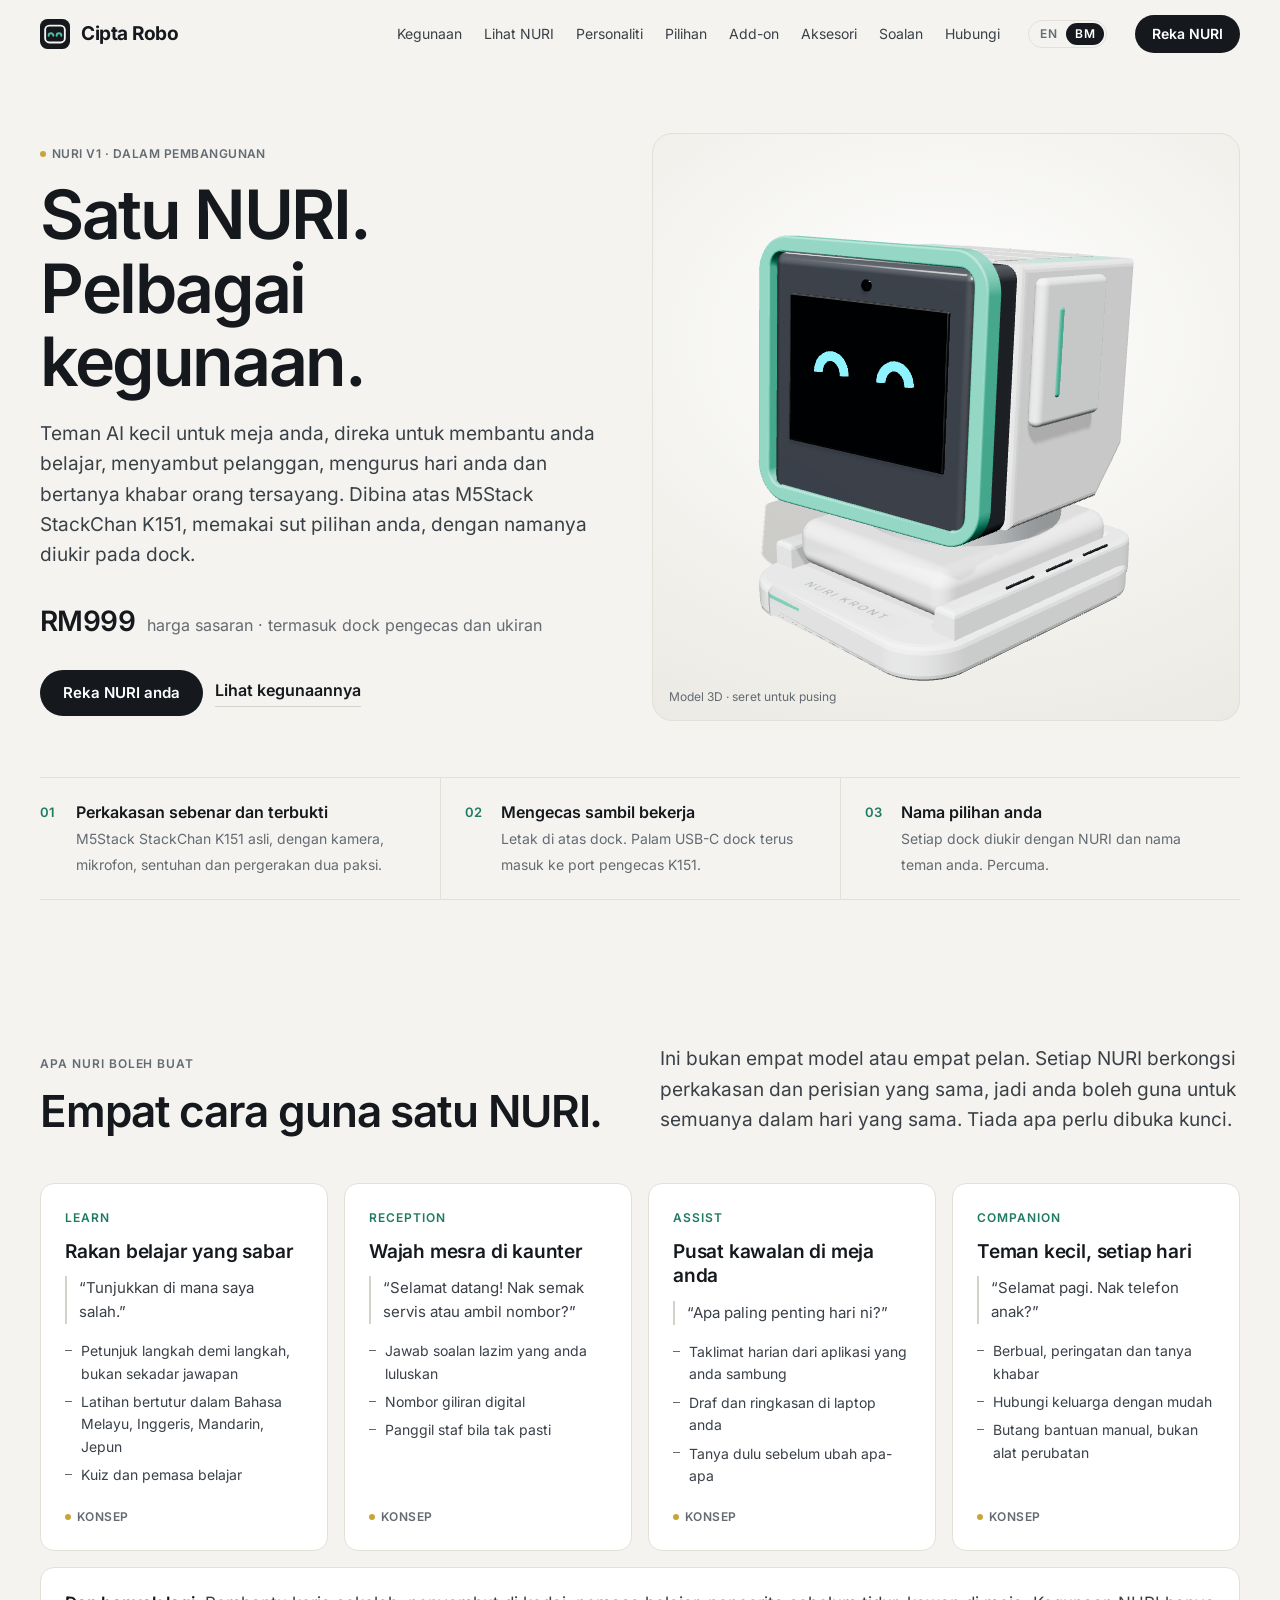
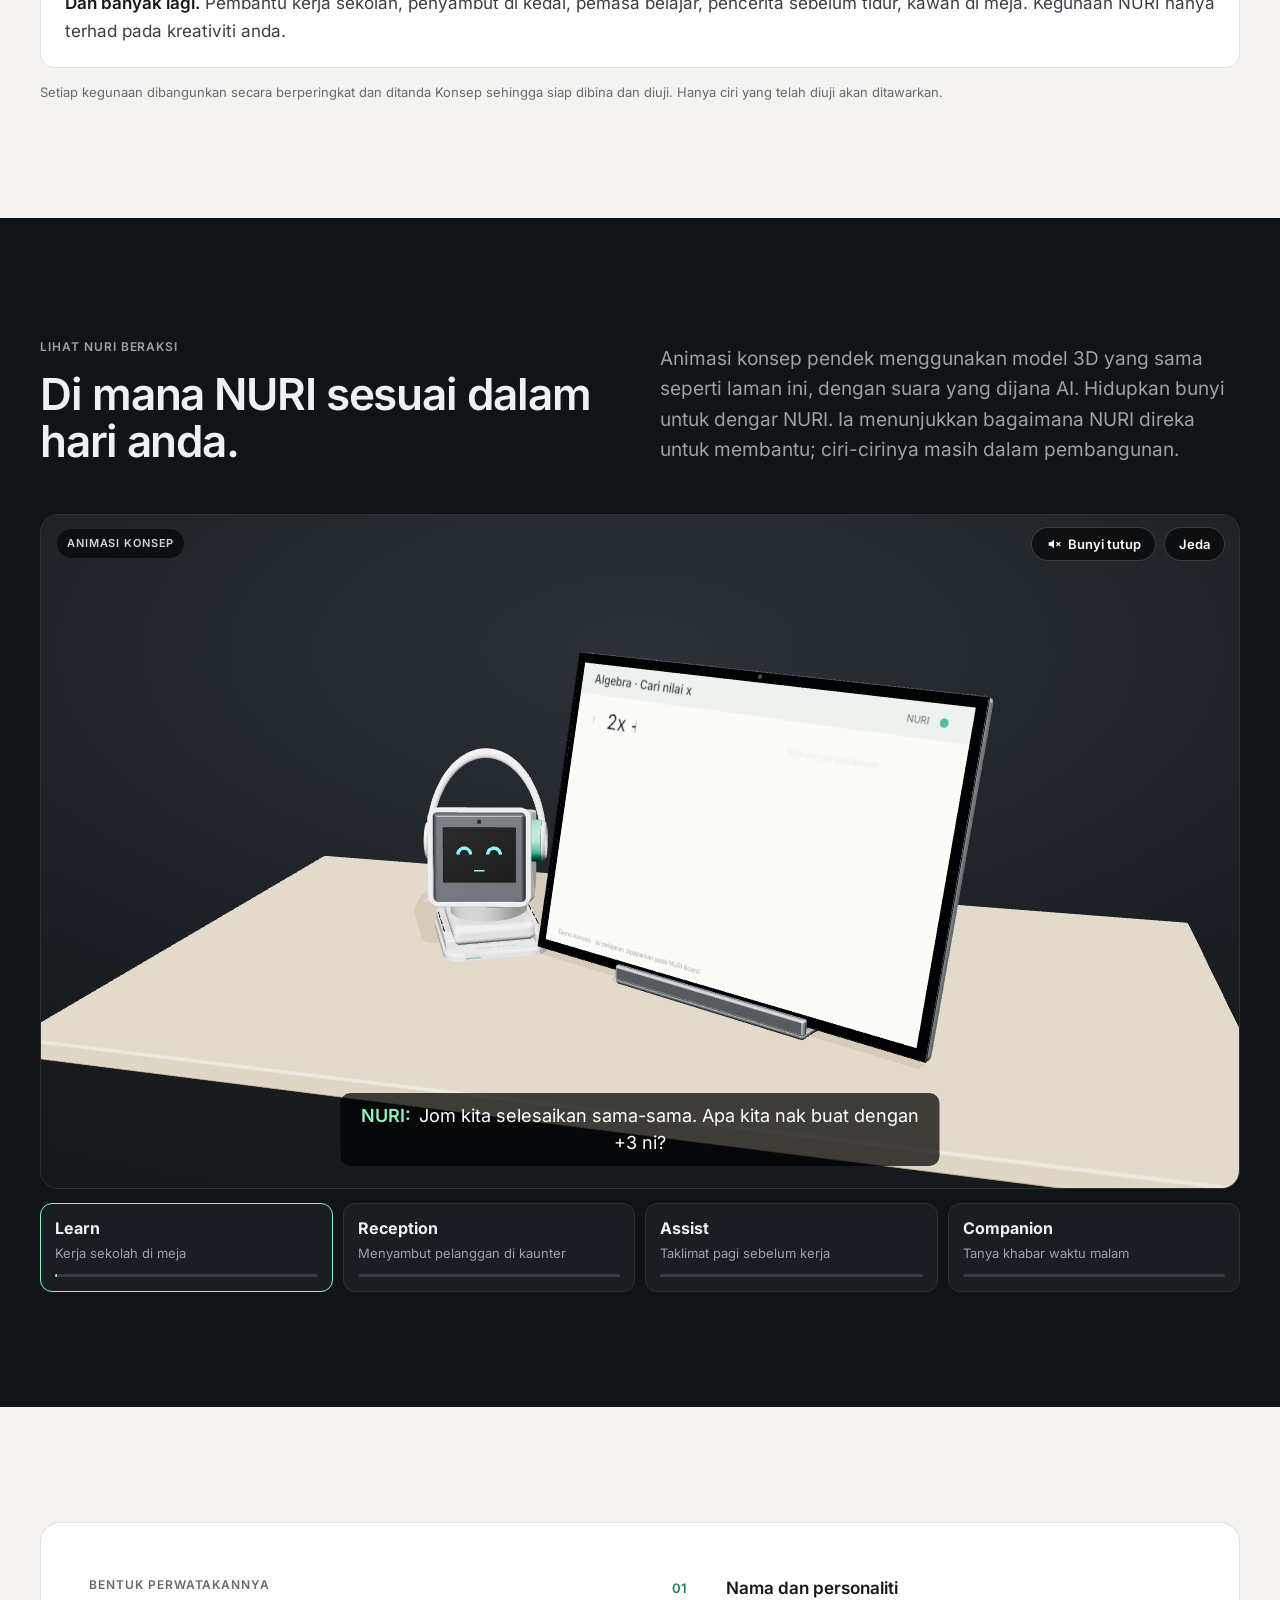
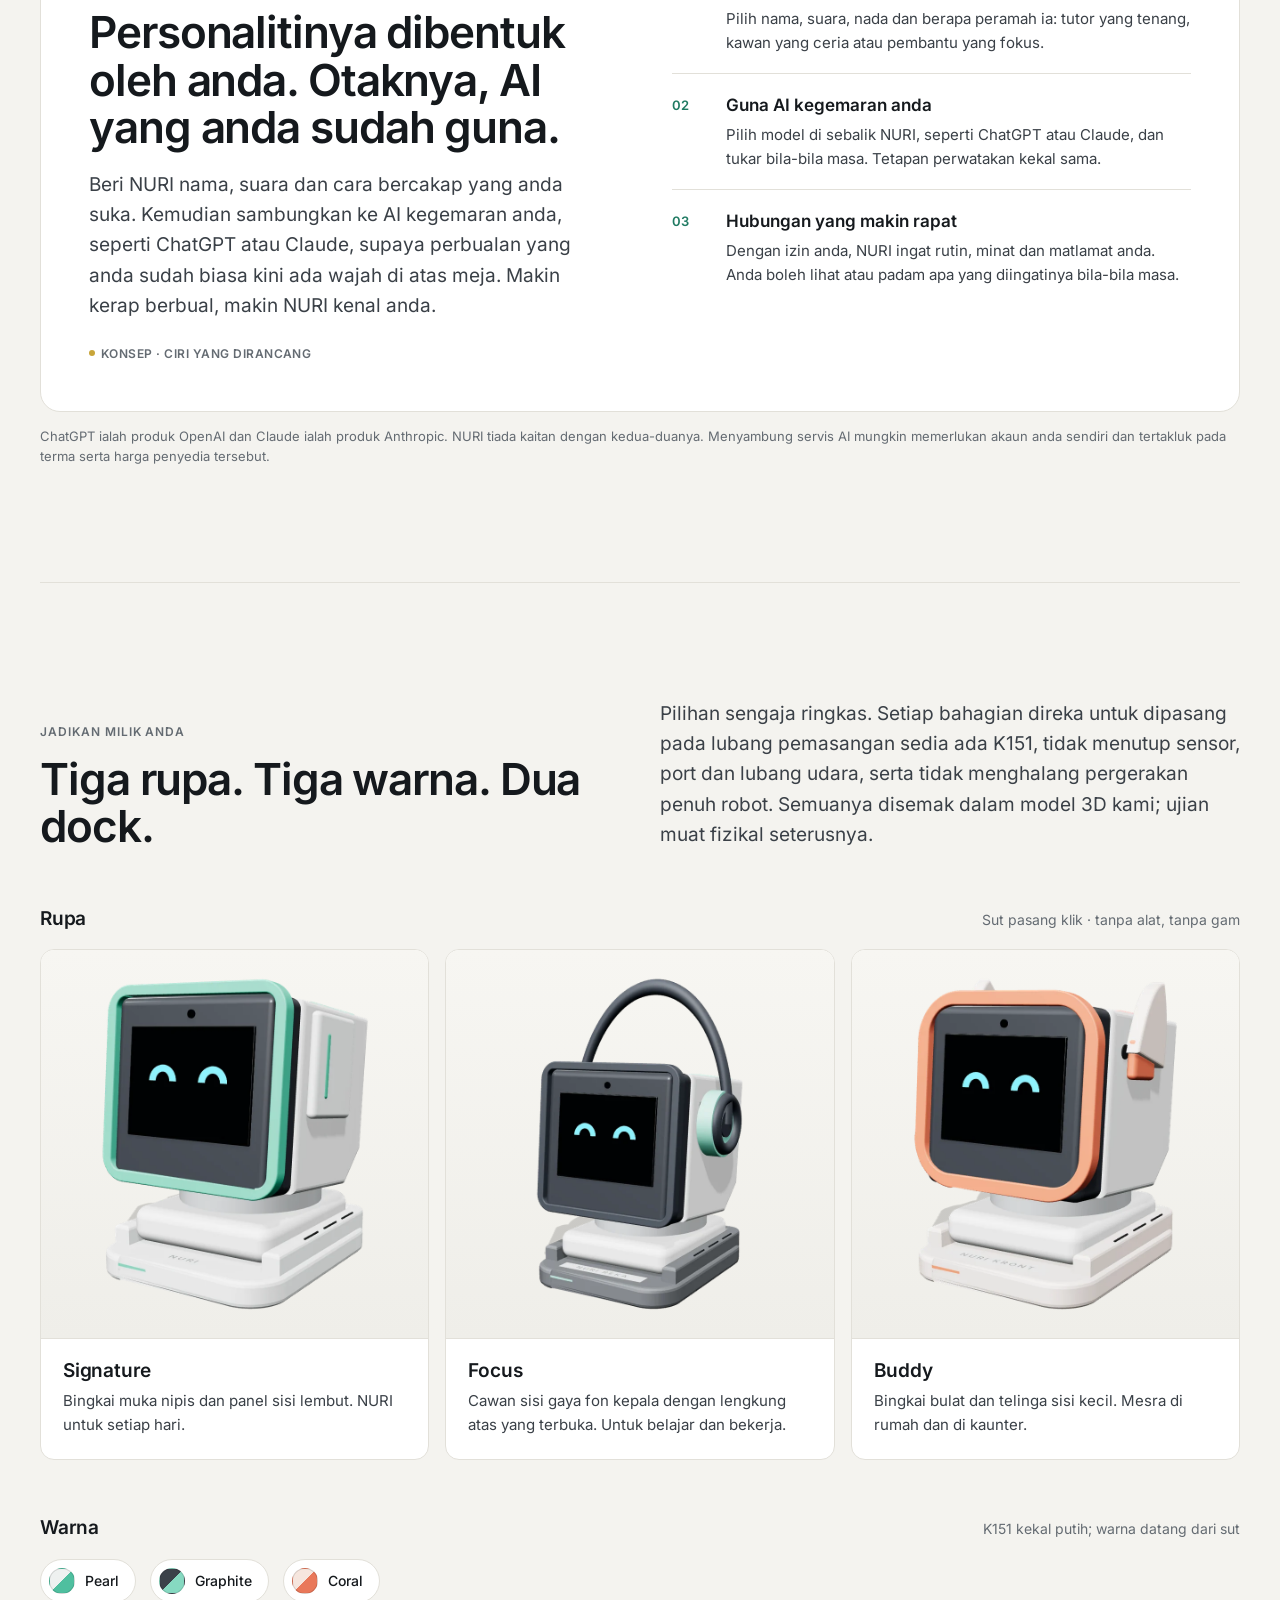
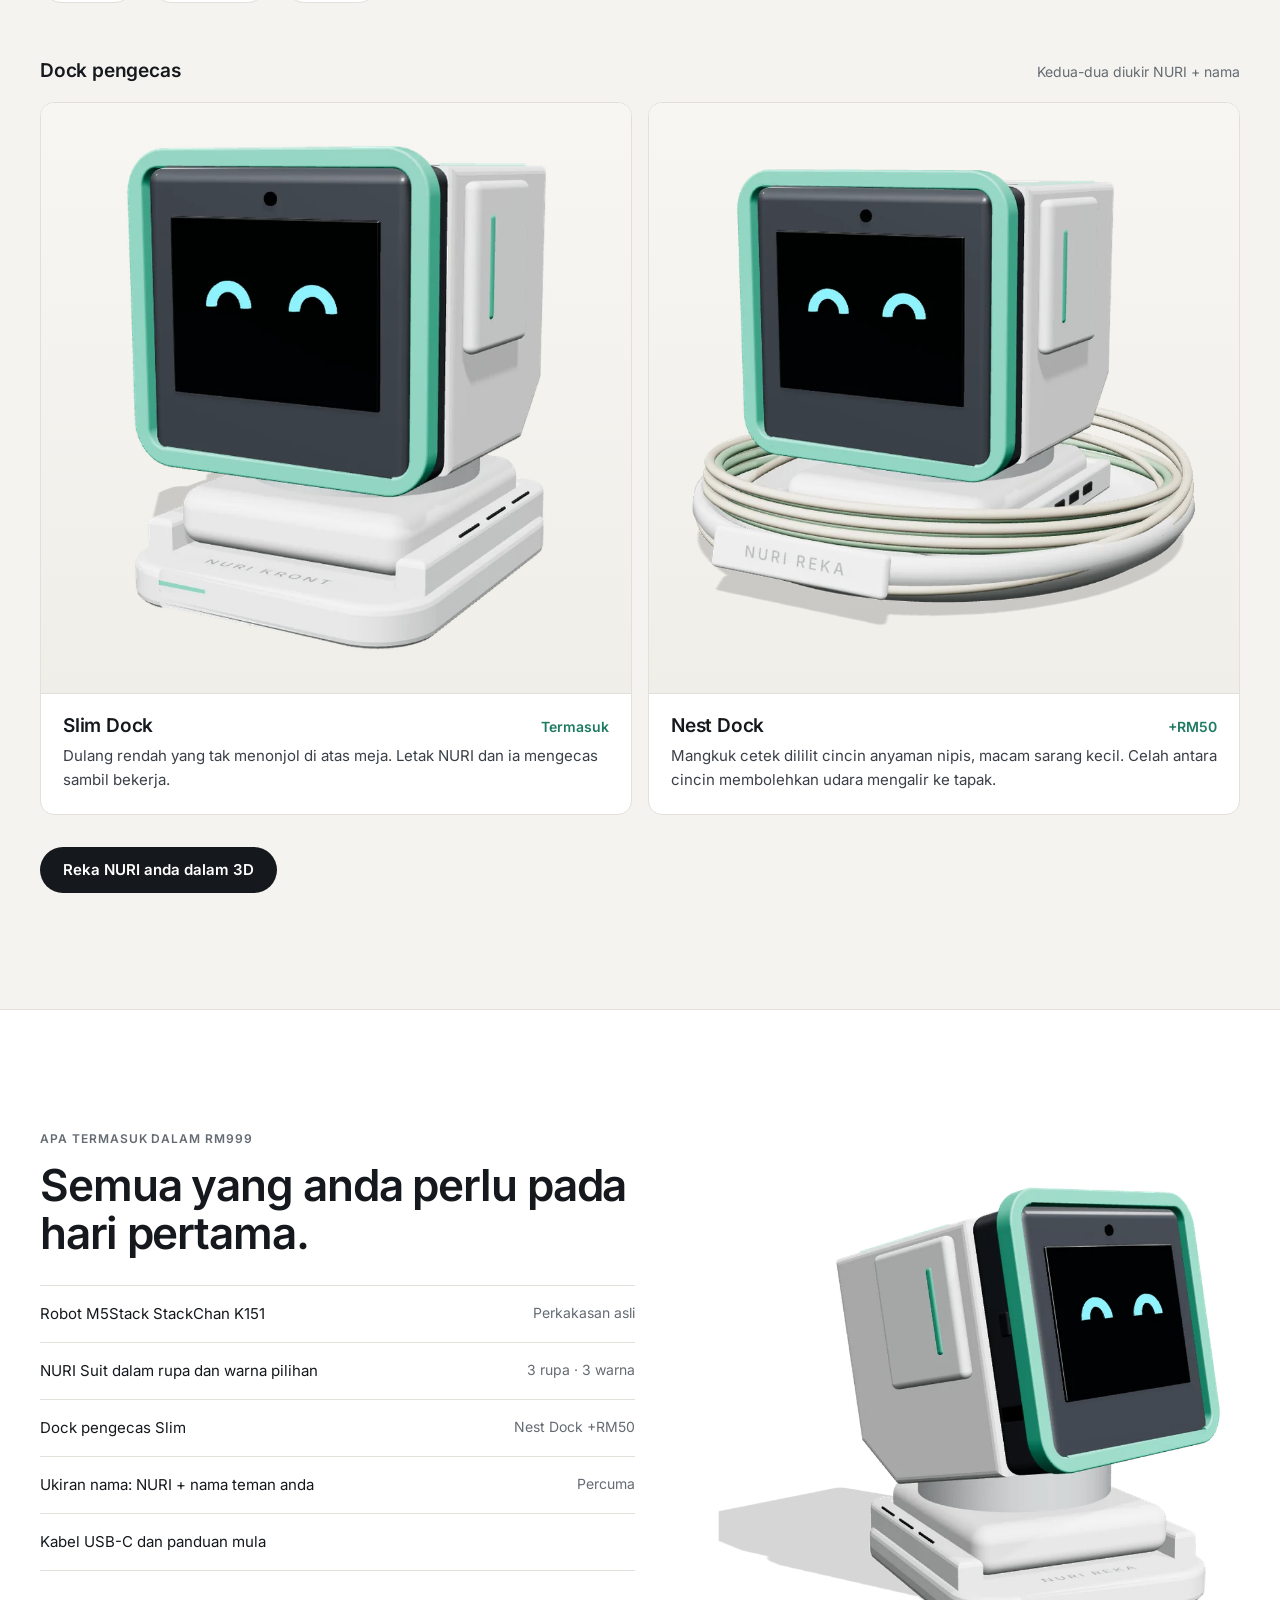
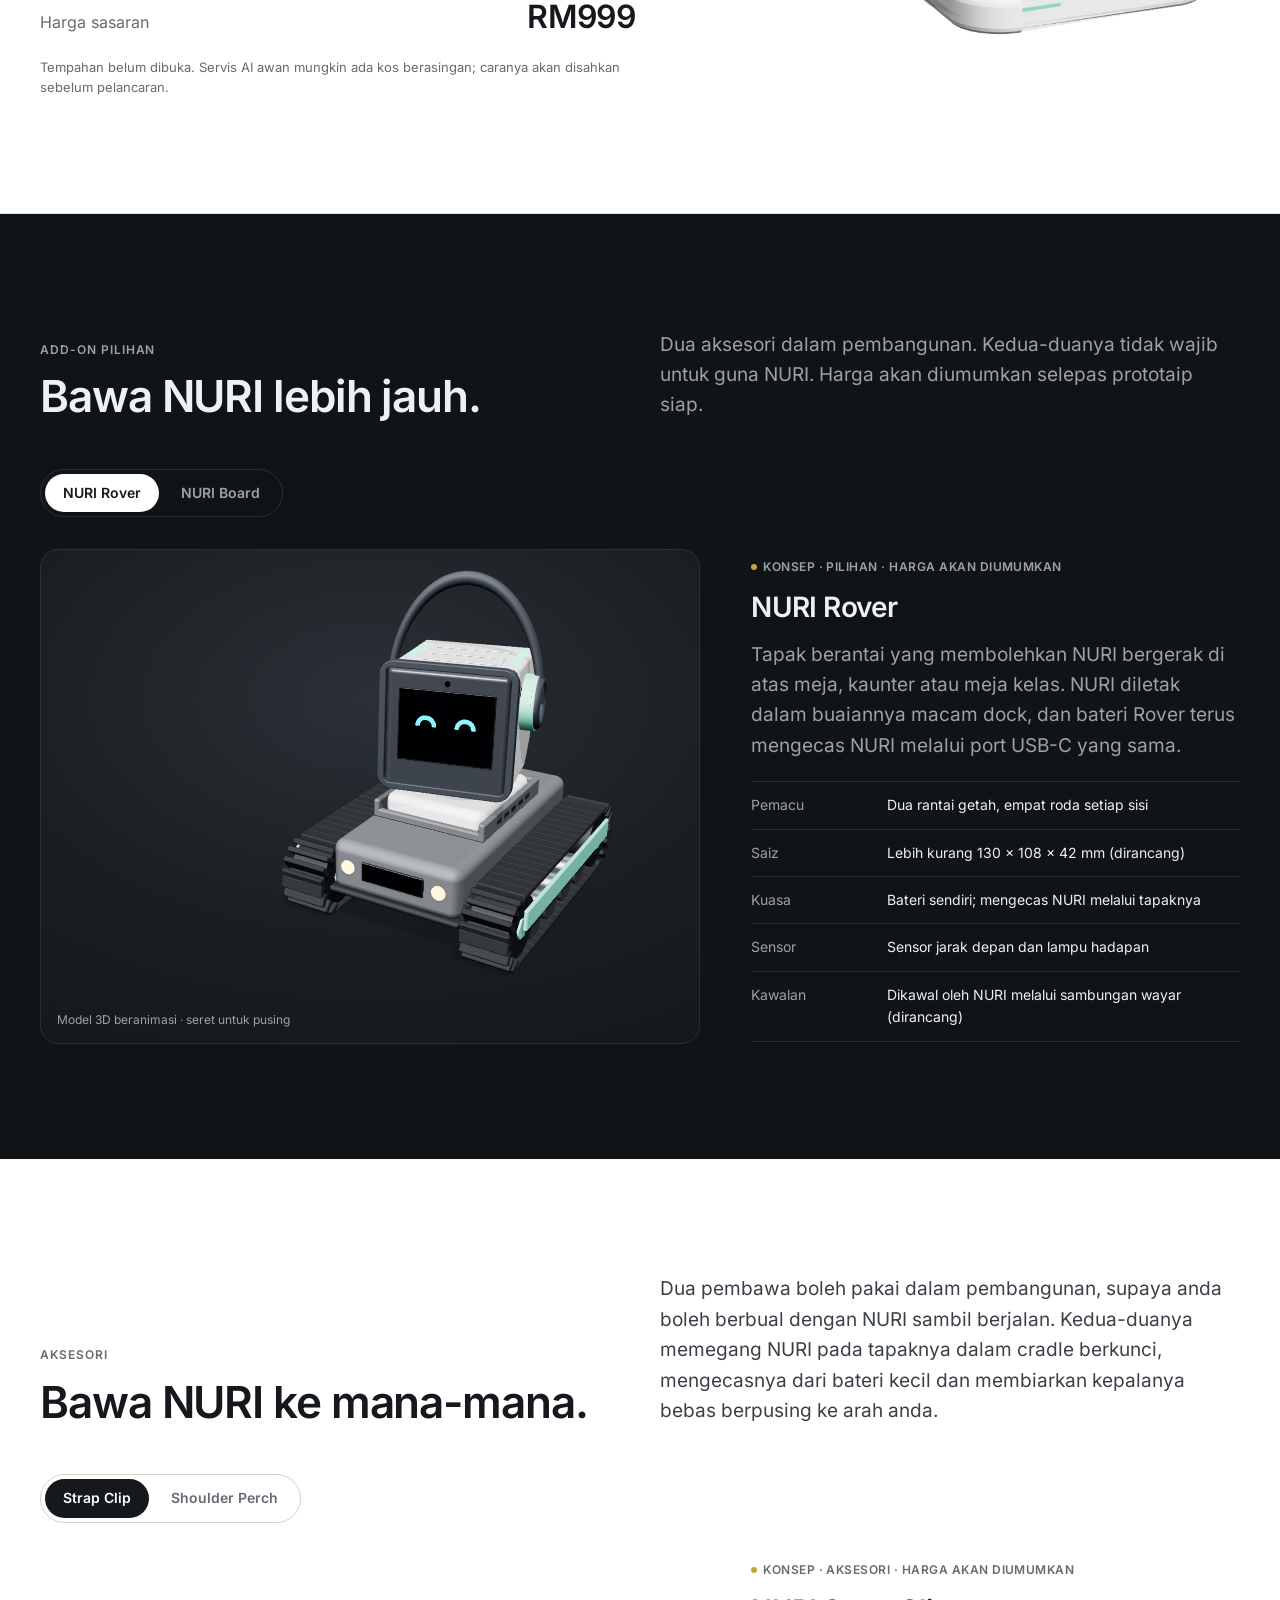
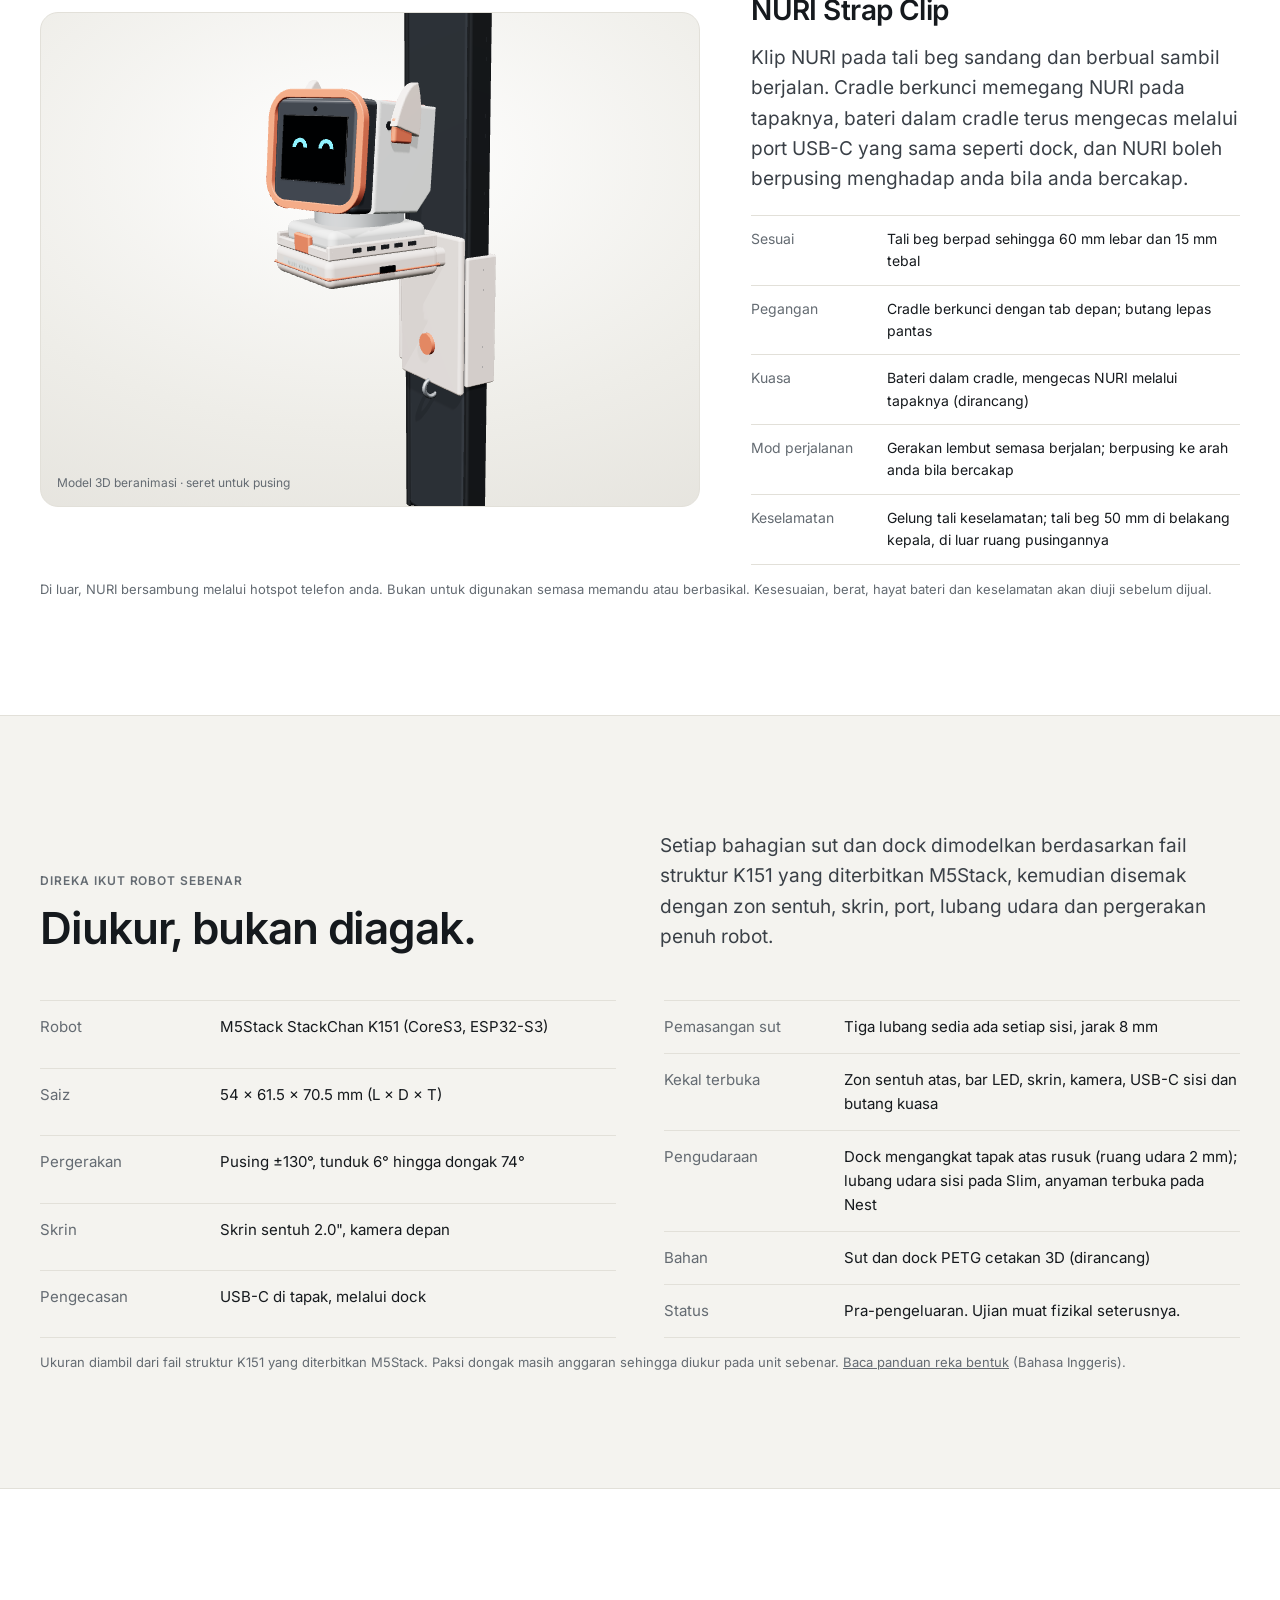
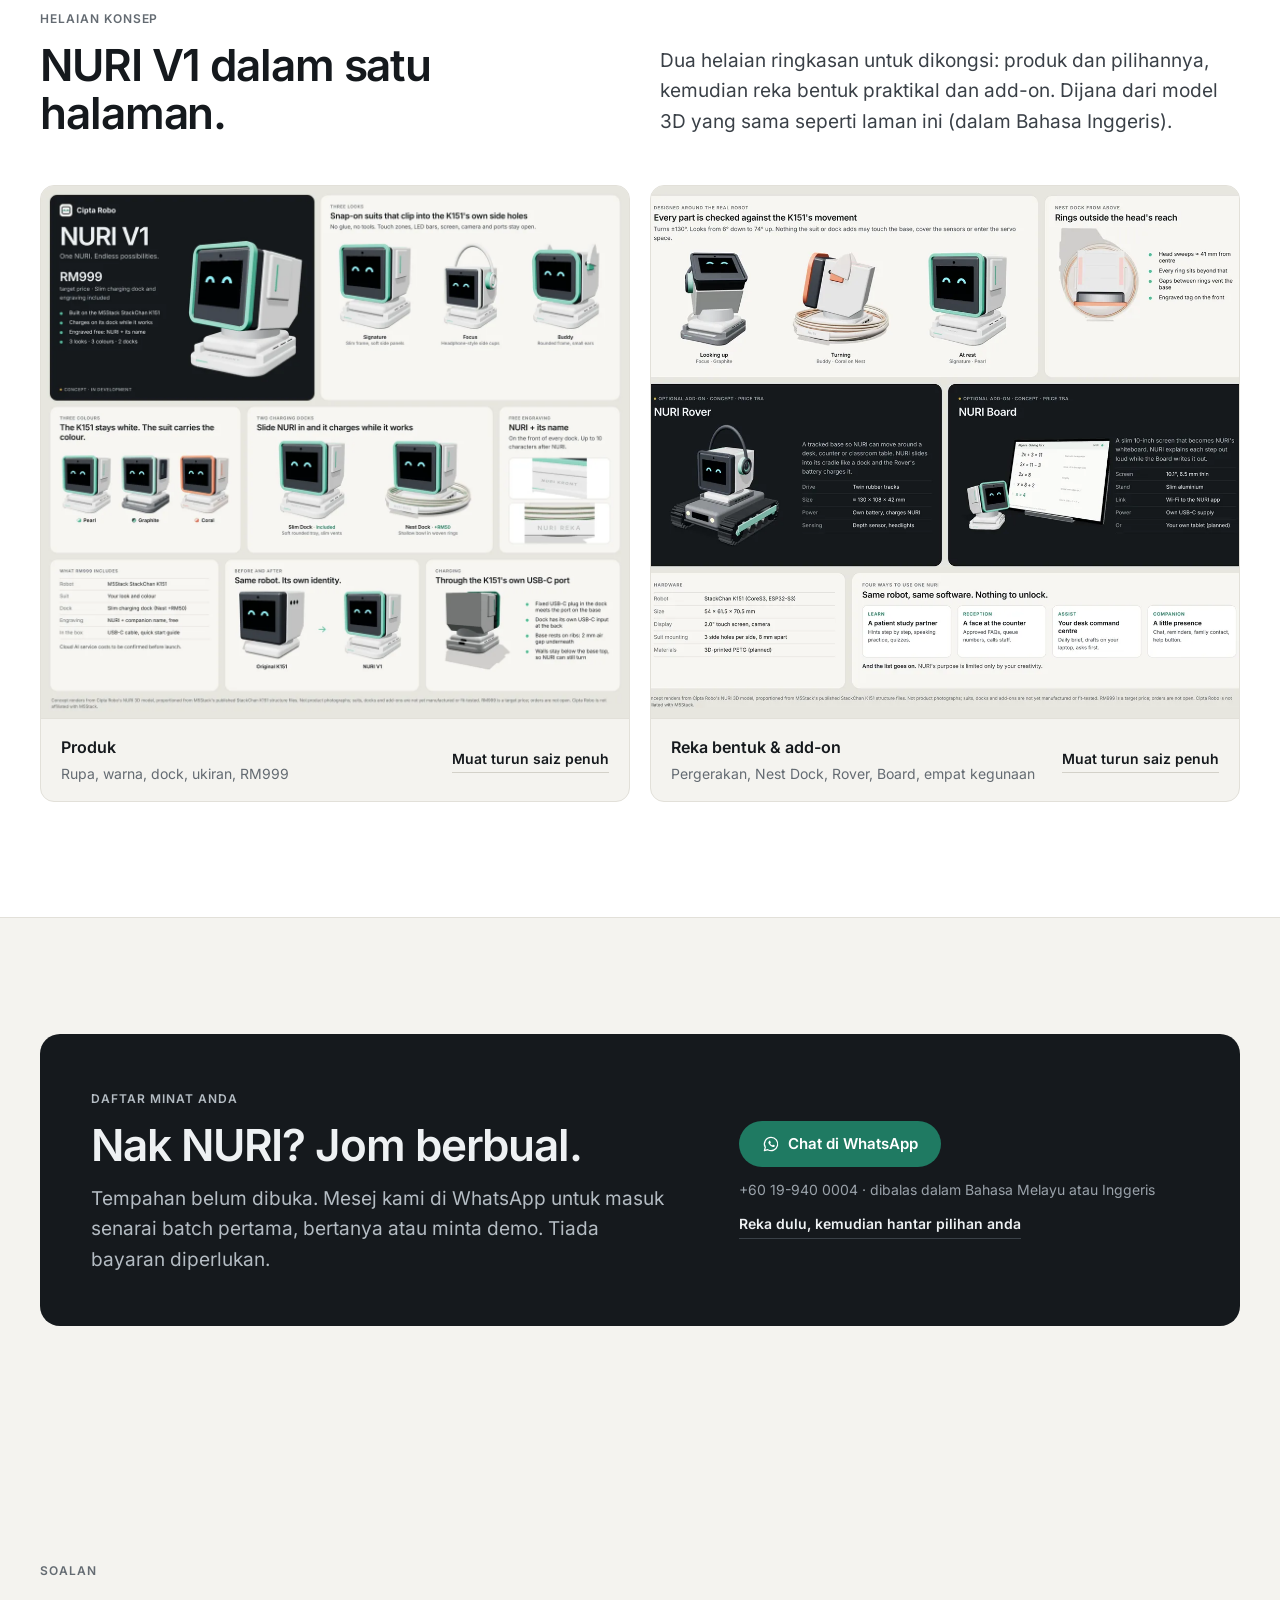
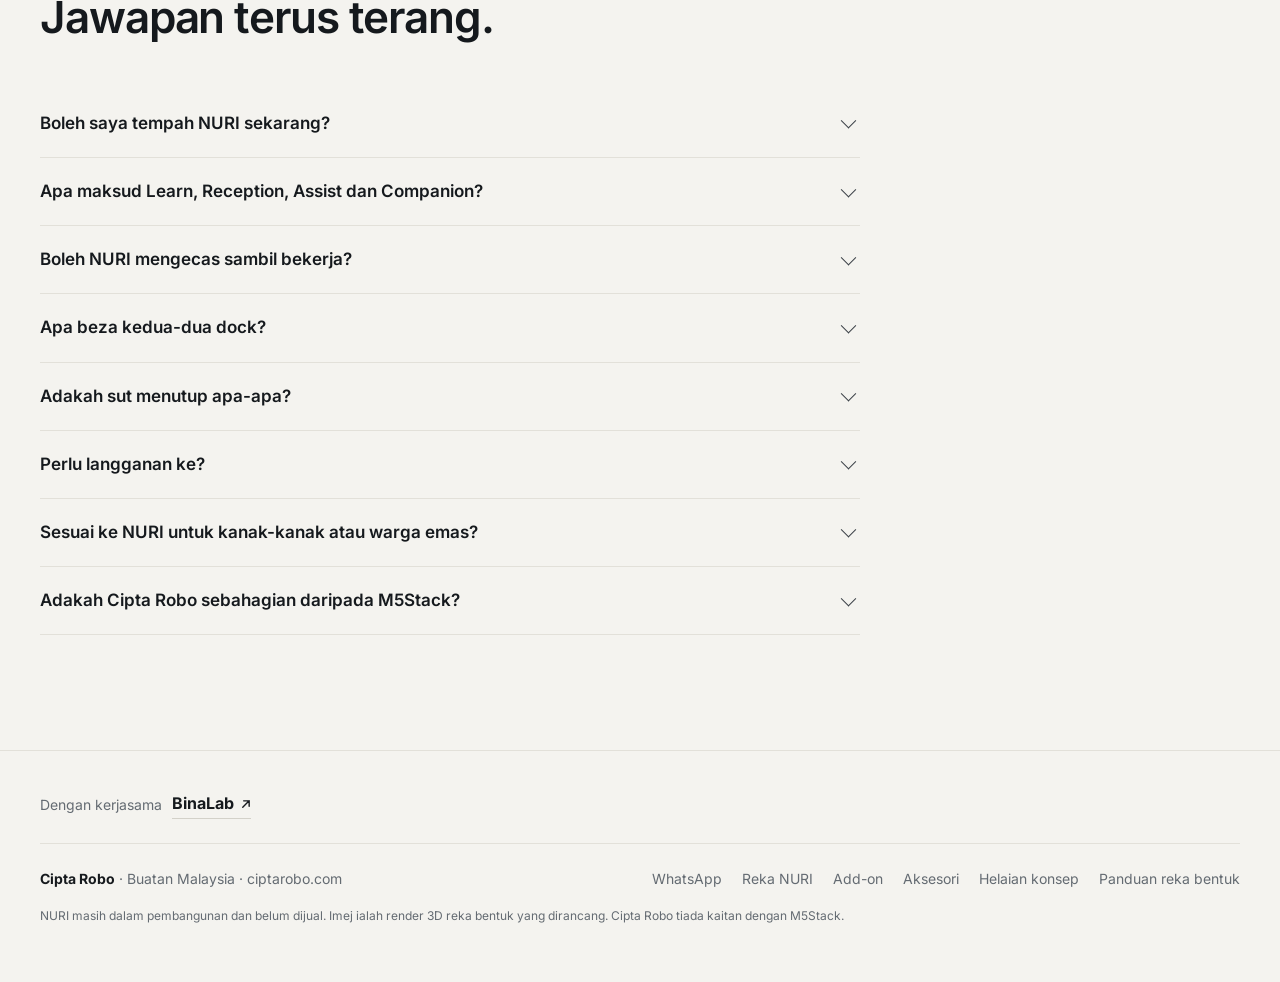
==== commit 534395e2: "Accessories section: NURI Strap Clip and Shoulder Perch (concept, 3D) - Shared travel cradle: locati" ====
--- a/ms/index.html
+++ b/ms/index.html
@@ -31,7 +31,7 @@
   <a class="brand" href="./" aria-label="Laman utama Cipta Robo"><svg viewBox="0 0 64 64" aria-hidden="true"><rect width="64" height="64" rx="16" fill="#15191d"/><rect x="11" y="14" width="42" height="36" rx="9" fill="none" stroke="#f4f3ef" stroke-width="4"/><path d="M18.5 35.5a5 5 0 0 1 10 0M35.5 35.5a5 5 0 0 1 10 0" fill="none" stroke="#4fbf9f" stroke-width="4.2" stroke-linecap="round"/></svg>Cipta Robo</a>
   <button class="menu-btn" type="button" aria-expanded="false" aria-controls="nav">Menu</button>
   <nav class="nav" id="nav" aria-label="Utama">
-   <a href="#uses">Kegunaan</a><a href="#in-action">Lihat NURI</a><a href="#character">Personaliti</a><a href="#make-it-yours">Pilihan</a><a href="#add-ons">Add-on</a><a href="#faq">Soalan</a><a href="#contact">Hubungi</a>
+   <a href="#uses">Kegunaan</a><a href="#in-action">Lihat NURI</a><a href="#character">Personaliti</a><a href="#make-it-yours">Pilihan</a><a href="#add-ons">Add-on</a><a href="#accessories">Aksesori</a><a href="#faq">Soalan</a><a href="#contact">Hubungi</a>
   </nav>
   <div class="lang-toggle" role="group" aria-label="Language / Bahasa"><a class="lang-switch" href="../" hreflang="en" lang="en">EN</a><span class="lang-on" aria-current="true">BM</span></div>
   <a class="btn btn-primary btn-sm" href="configure.html">Reka NURI</a>
@@ -182,6 +182,24 @@
    <div class="addon-stage" id="addonStage"><span class="stage-note" id="addonNote">Model 3D beranimasi · seret untuk pusing</span></div>
    <div id="addonText"></div>
   </div>
+ </div>
+</section>
+
+<section class="section acc" id="accessories" style="background:var(--surface);border-bottom:1px solid var(--line)">
+ <div class="wrap">
+  <div class="section-head">
+   <div><span class="label">Aksesori</span><h2 style="margin-top:12px">Bawa NURI ke mana-mana.</h2></div>
+   <p class="lead">Dua pembawa boleh pakai dalam pembangunan, supaya anda boleh berbual dengan NURI sambil berjalan. Kedua-duanya memegang NURI pada tapaknya dalam cradle berkunci, mengecasnya dari bateri kecil dan membiarkan kepalanya bebas berpusing ke arah anda.</p>
+  </div>
+  <div class="tabs" role="tablist" aria-label="Aksesori">
+   <button role="tab" id="tab-strap" aria-selected="true" aria-controls="panel-acc">Strap Clip</button>
+   <button role="tab" id="tab-perch" aria-selected="false" aria-controls="panel-acc">Shoulder Perch</button>
+  </div>
+  <div class="addon" id="panel-acc" role="tabpanel" aria-labelledby="tab-strap">
+   <div class="addon-stage" id="accStage"><span class="stage-note" id="accNote">Model 3D beranimasi · seret untuk pusing</span></div>
+   <div id="accText"></div>
+  </div>
+  <p class="note">Di luar, NURI bersambung melalui hotspot telefon anda. Bukan untuk digunakan semasa memandu atau berbasikal. Kesesuaian, berat, hayat bateri dan keselamatan akan diuji sebelum dijual.</p>
  </div>
 </section>
 
@@ -264,7 +282,7 @@
 <div class="wrap collab"><span>Dengan kerjasama</span><a href="https://binalab.my" target="_blank" rel="noopener" aria-label="BinaLab (dibuka dalam tab baru)">BinaLab<svg viewBox="0 0 12 12" width="11" height="11" aria-hidden="true"><path d="M4 2h6v6M10 2 3 9" fill="none" stroke="currentColor" stroke-width="1.5" stroke-linecap="round" stroke-linejoin="round"/></svg></a></div>
  <div class="wrap foot-row">
   <div><b style="color:var(--ink)">Cipta Robo</b> · Buatan Malaysia · ciptarobo.com</div>
-  <div class="foot-links"><a href="https://wa.me/60199400004" target="_blank" rel="noopener">WhatsApp</a><a href="configure.html">Reka NURI</a><a href="#add-ons">Add-on</a><a href="#concept-sheets">Helaian konsep</a><a href="https://github.com/danialrohaizat012-sys/aicompanion/blob/main/docs/k151-design-rules.md">Panduan reka bentuk</a></div>
+  <div class="foot-links"><a href="https://wa.me/60199400004" target="_blank" rel="noopener">WhatsApp</a><a href="configure.html">Reka NURI</a><a href="#add-ons">Add-on</a><a href="#accessories">Aksesori</a><a href="#concept-sheets">Helaian konsep</a><a href="https://github.com/danialrohaizat012-sys/aicompanion/blob/main/docs/k151-design-rules.md">Panduan reka bentuk</a></div>
  </div>
  <div class="wrap" style="margin-top:16px;font-size:12px">NURI masih dalam pembangunan dan belum dijual. Imej ialah render 3D reka bentuk yang dirancang. Cipta Robo tiada kaitan dengan M5Stack.</div>
 </footer>
--- a/assets/site.css
+++ b/assets/site.css
@@ -253,10 +253,13 @@
   .specs{grid-template-columns:1fr}
   .cfg-view{position:relative;top:0}.cfg-view .stage{height:min(62vh,520px)}
 }
-@media (max-width:760px){
+@media (max-width:1180px){
   .nav{display:none;position:absolute;left:0;right:0;top:68px;background:var(--paper);flex-direction:column;gap:0;padding:8px var(--gutter) 16px;border-bottom:1px solid var(--line)}
   .nav.open{display:flex}.nav a{padding:12px 0;font-size:16px;border-bottom:1px solid var(--line)}
   .menu-btn{display:block}
+}
+.nav a{white-space:nowrap}
+@media (max-width:760px){
   .head-row .btn{display:none}
   .facts,.cards,.cards-2,.sheets{grid-template-columns:1fr}
   .sheet-card figcaption{grid-template-columns:1fr}.sheet-card figcaption .link-arrow{grid-column:1;grid-row:auto;justify-self:start;margin-top:8px}
@@ -282,3 +285,8 @@
 .lang-toggle>*{padding:5px 9px;border-radius:999px;line-height:1;text-decoration:none;color:var(--muted)}
 .lang-toggle .lang-on{background:var(--ink);color:#fff}
 .lang-toggle a:hover{color:var(--ink)}
+/* accessories (light version of the add-on panel) */
+.acc .tabs{border-color:var(--line-2)}.acc .tabs button{color:var(--muted)}.acc .tabs button[aria-selected=true]{background:var(--ink);color:#fff}
+.acc .addon-stage{background:radial-gradient(110% 90% at 50% 30%,#ffffff 0,#eeede8 60%,#e4e2dc 100%);border-color:var(--line)}
+.acc .addon-stage .stage-note{color:var(--muted)}
+.acc .spec{border-color:var(--line)}.acc .spec li{border-color:var(--line)}.acc .spec li span:first-child{color:var(--muted)}
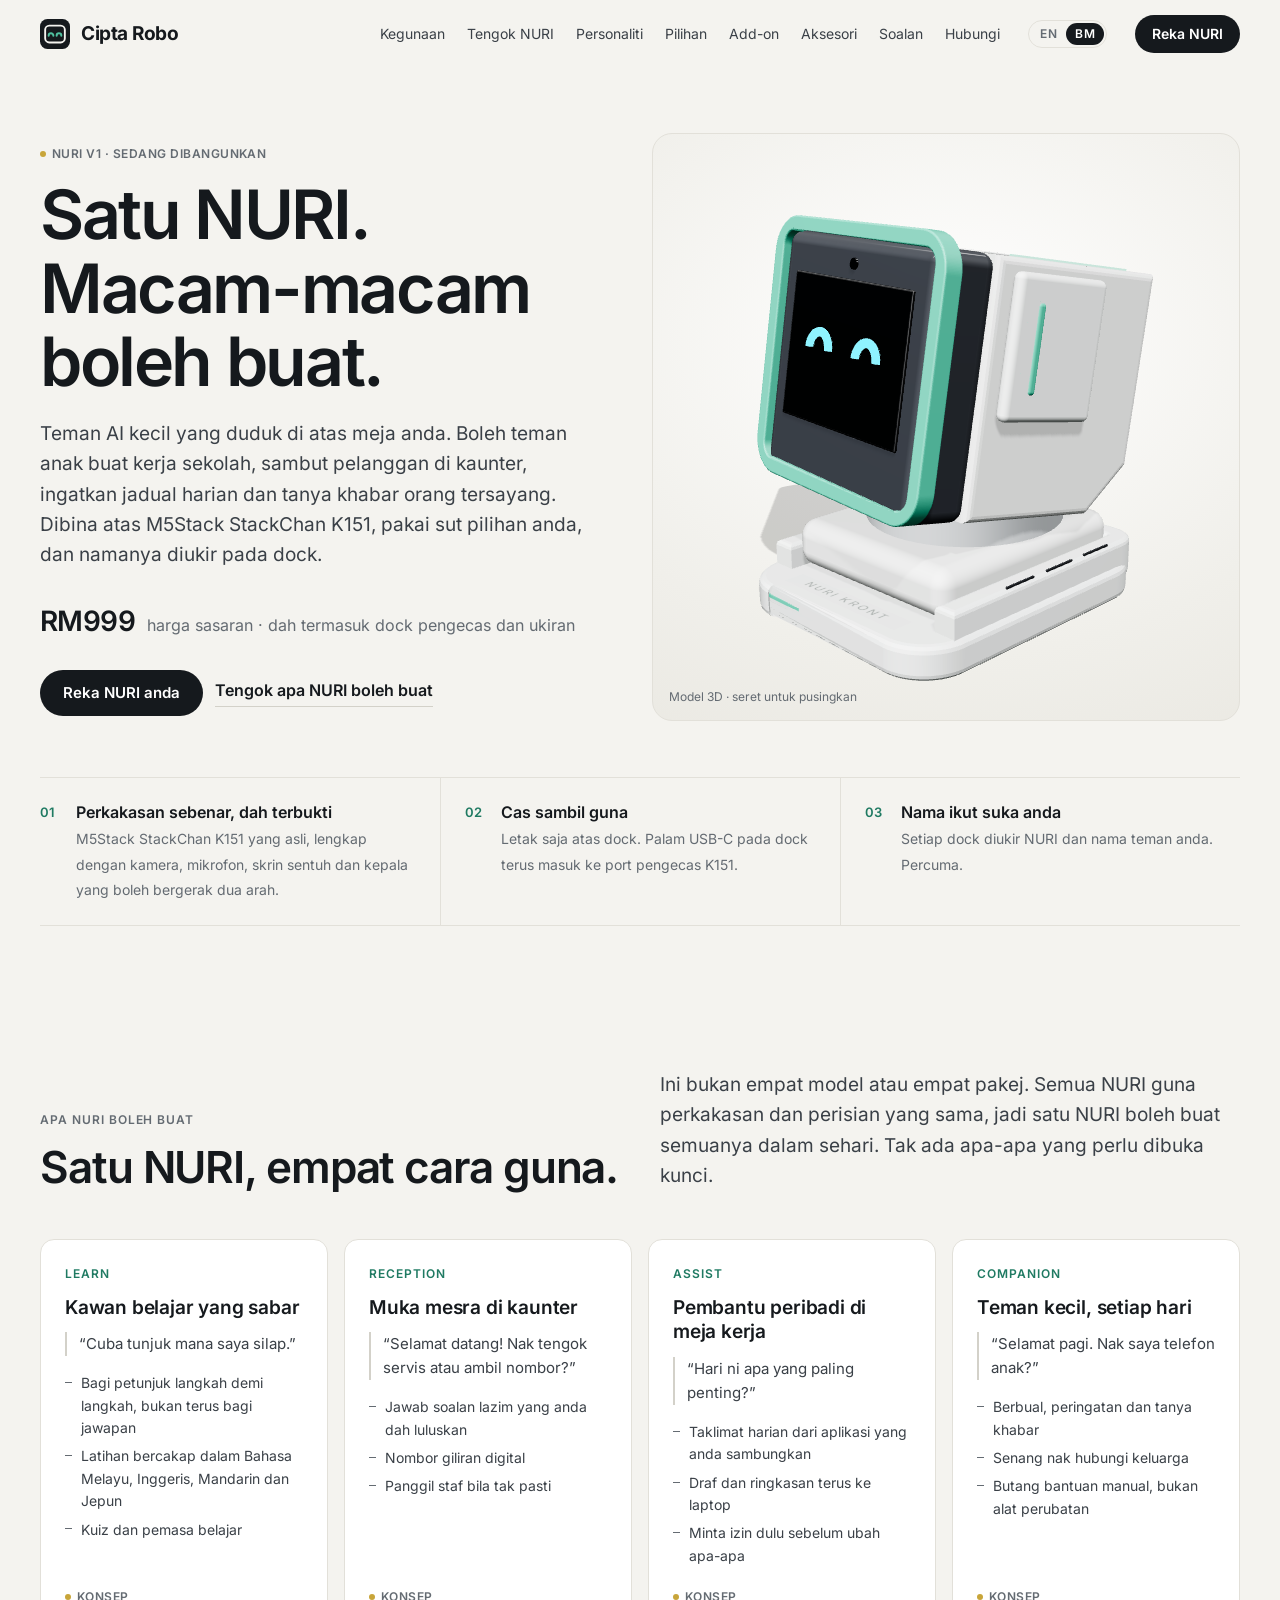
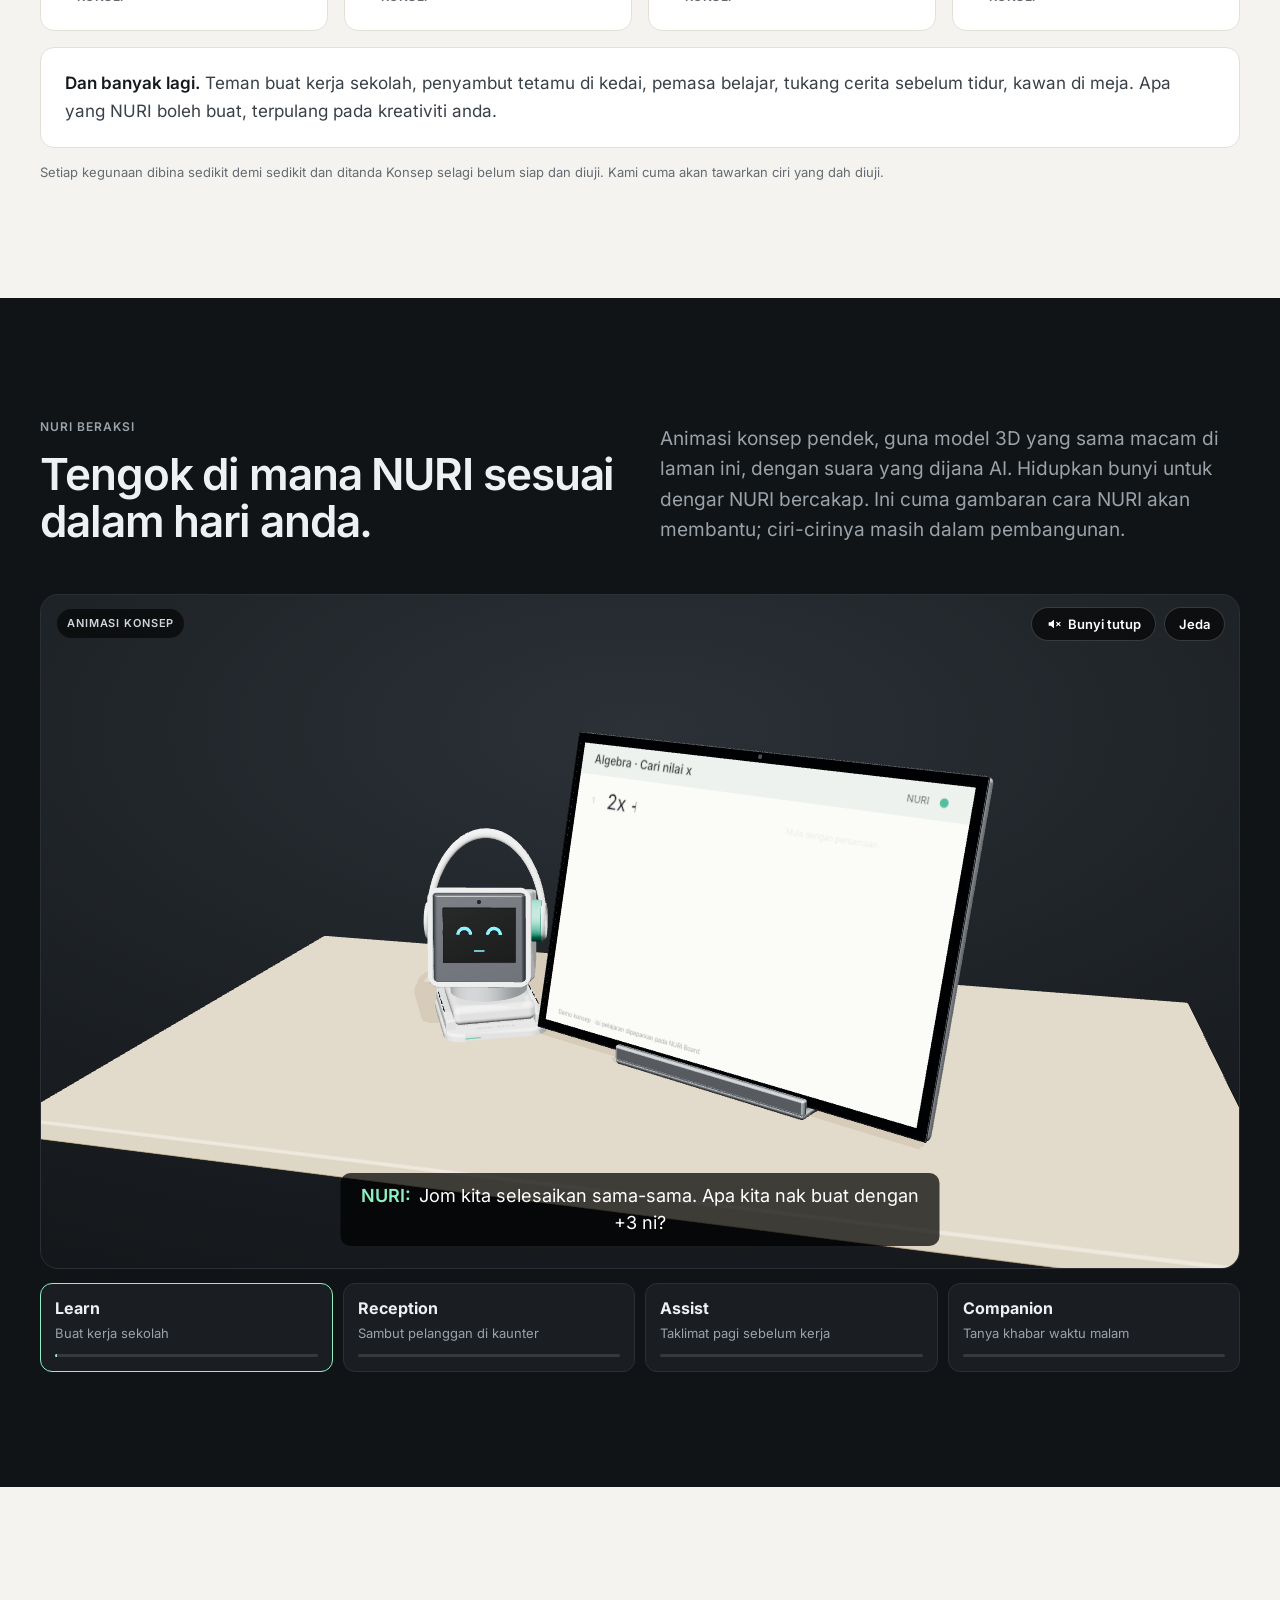
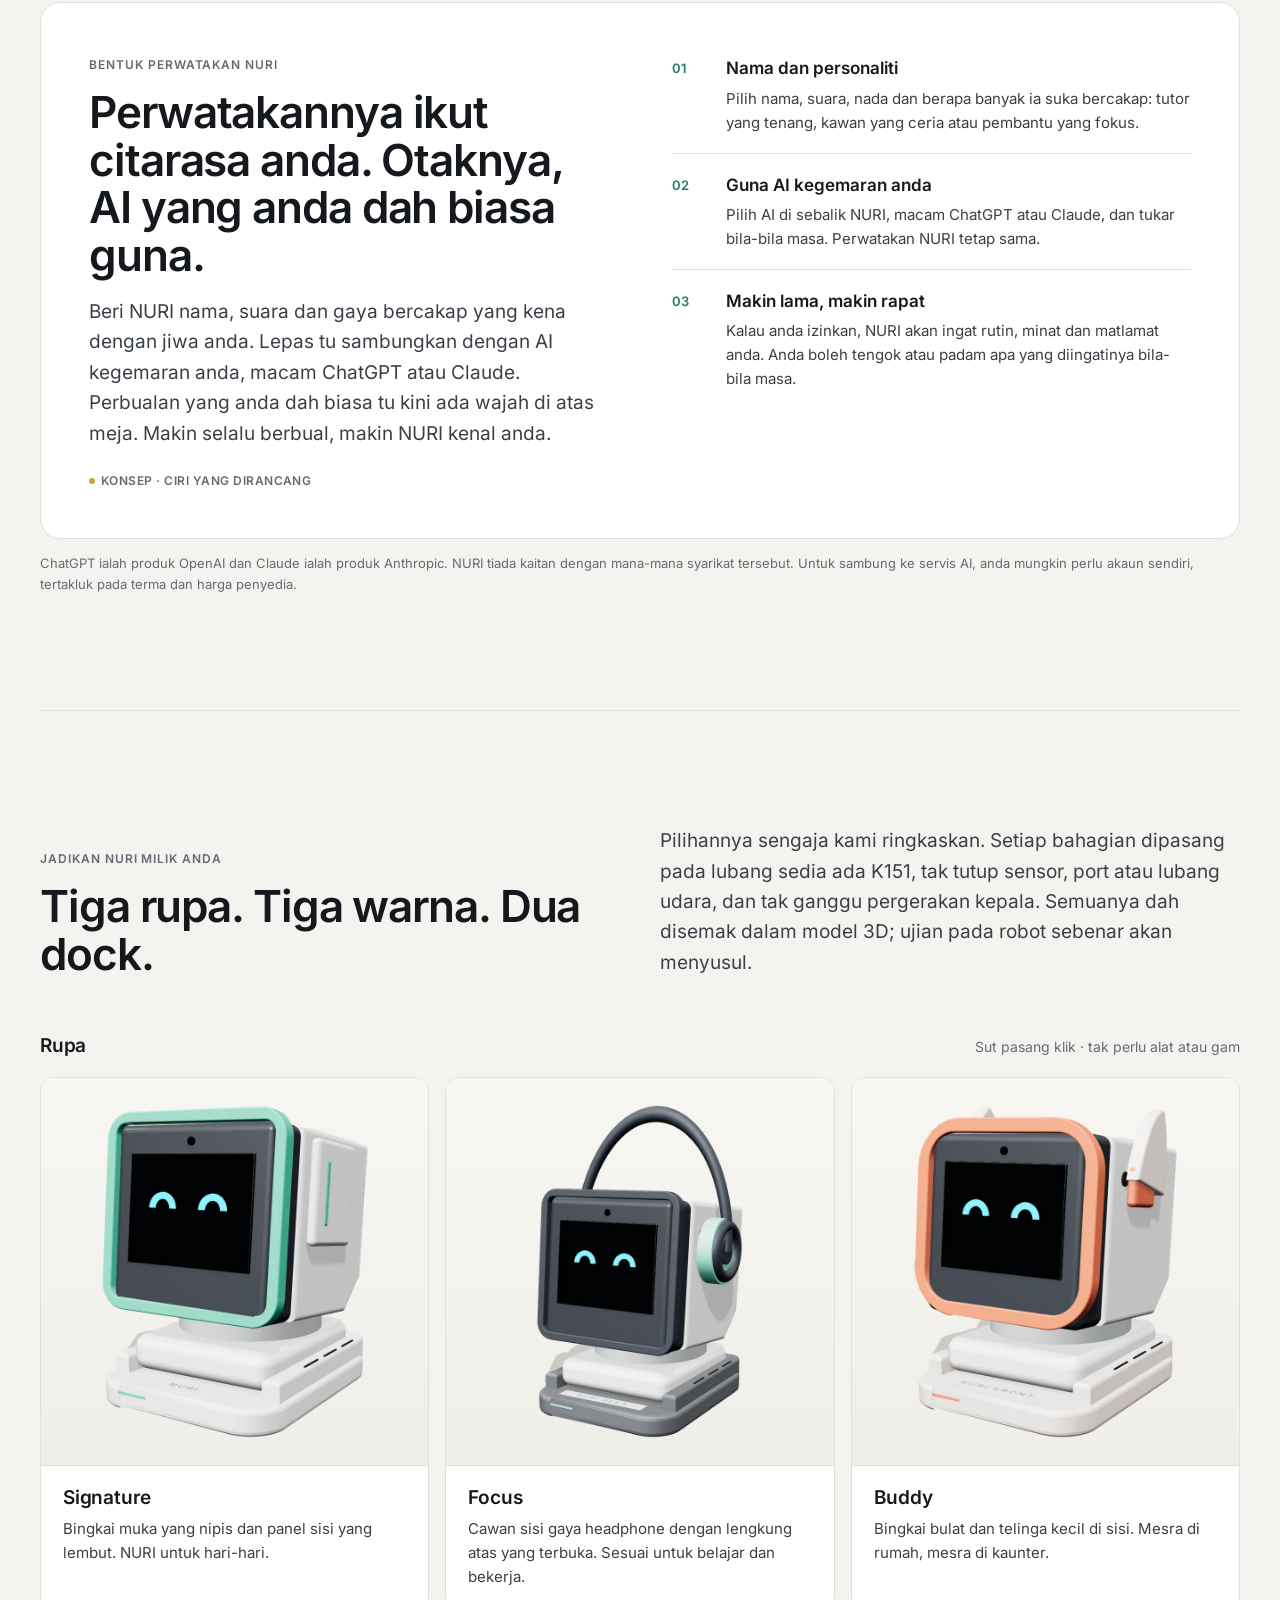
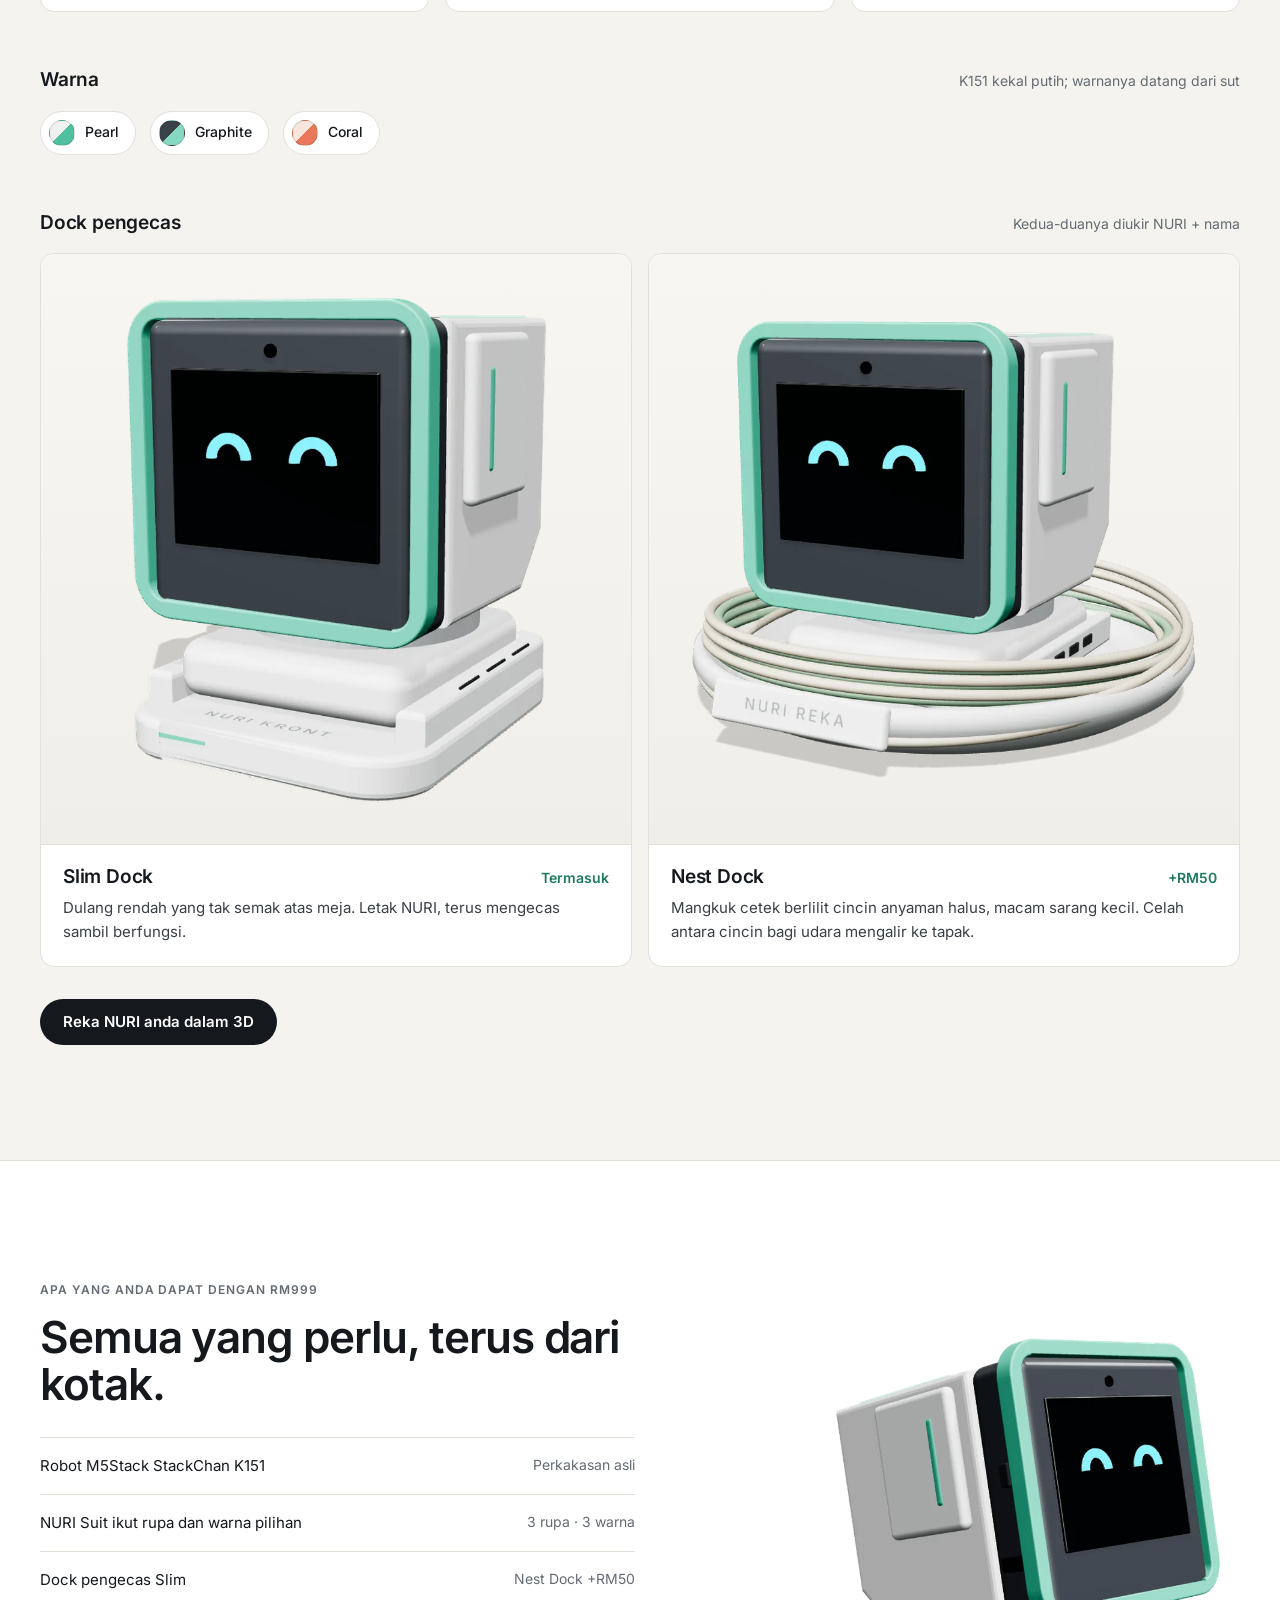
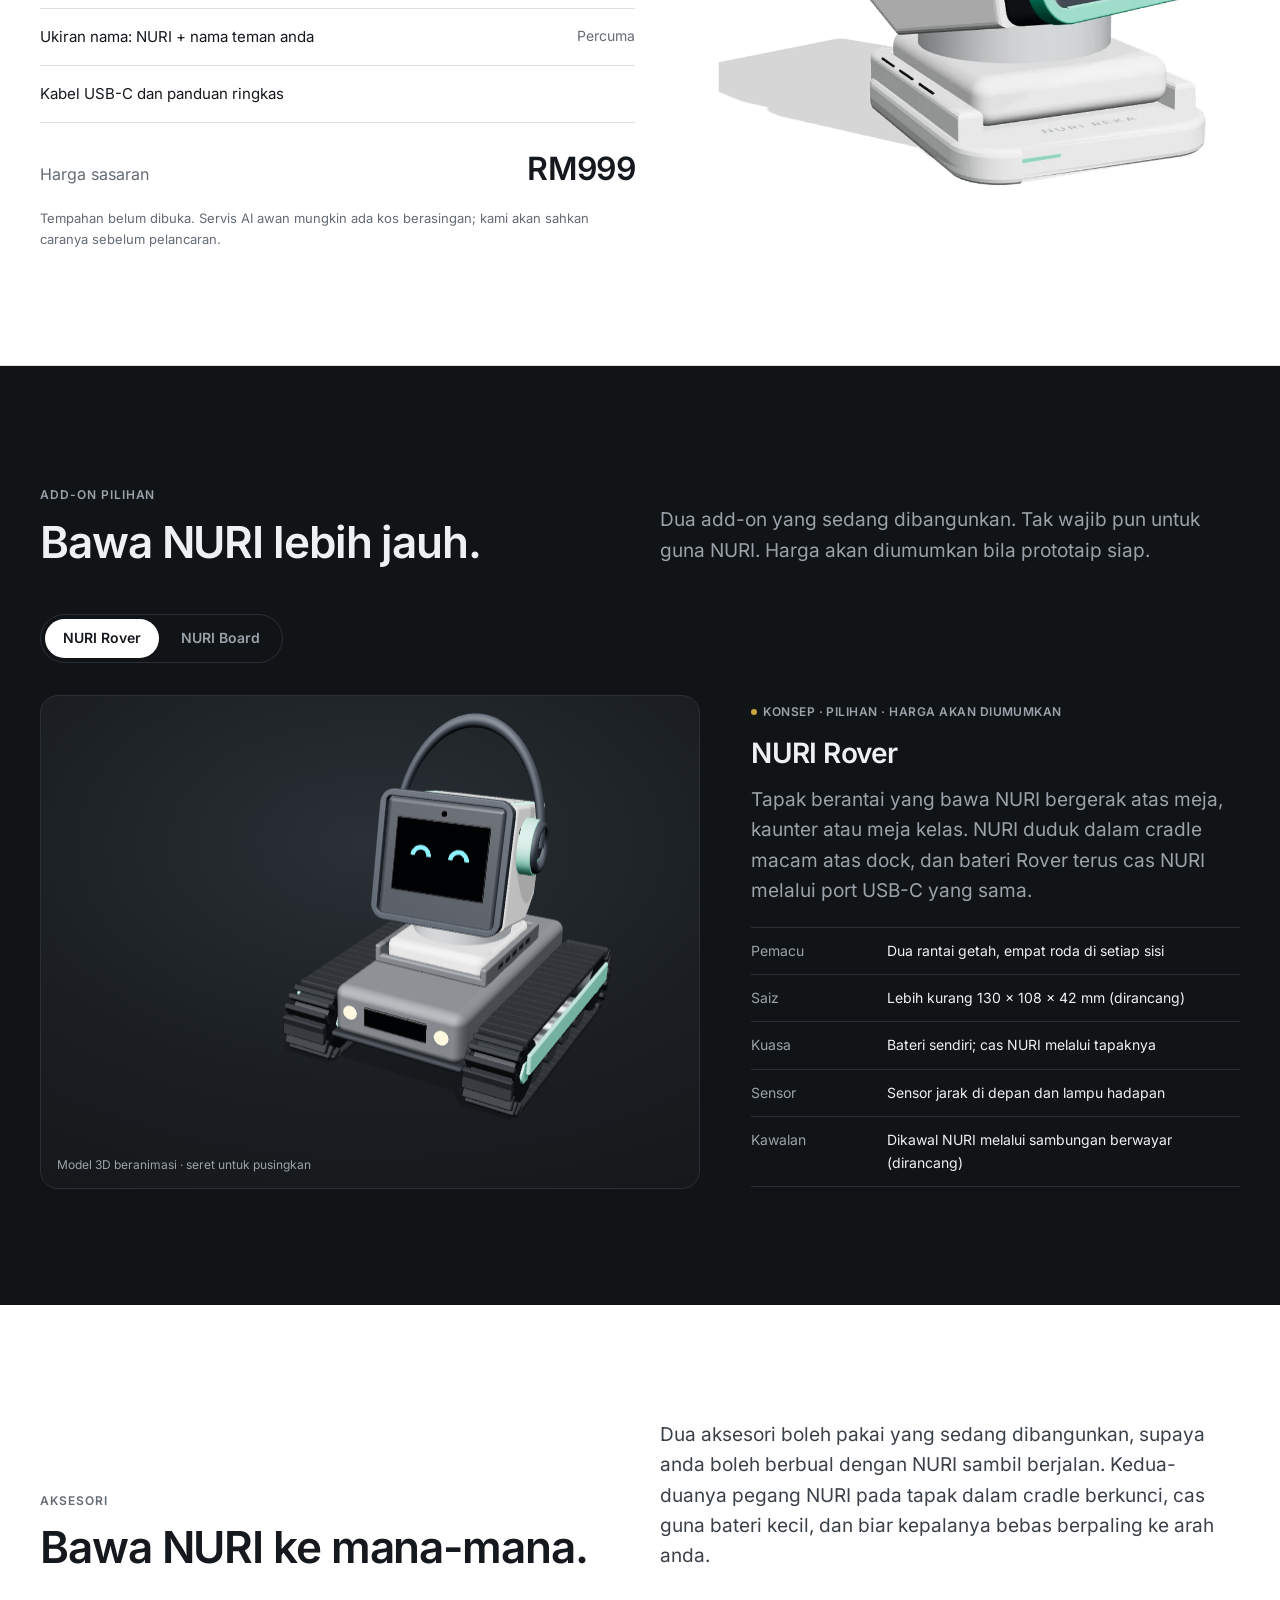
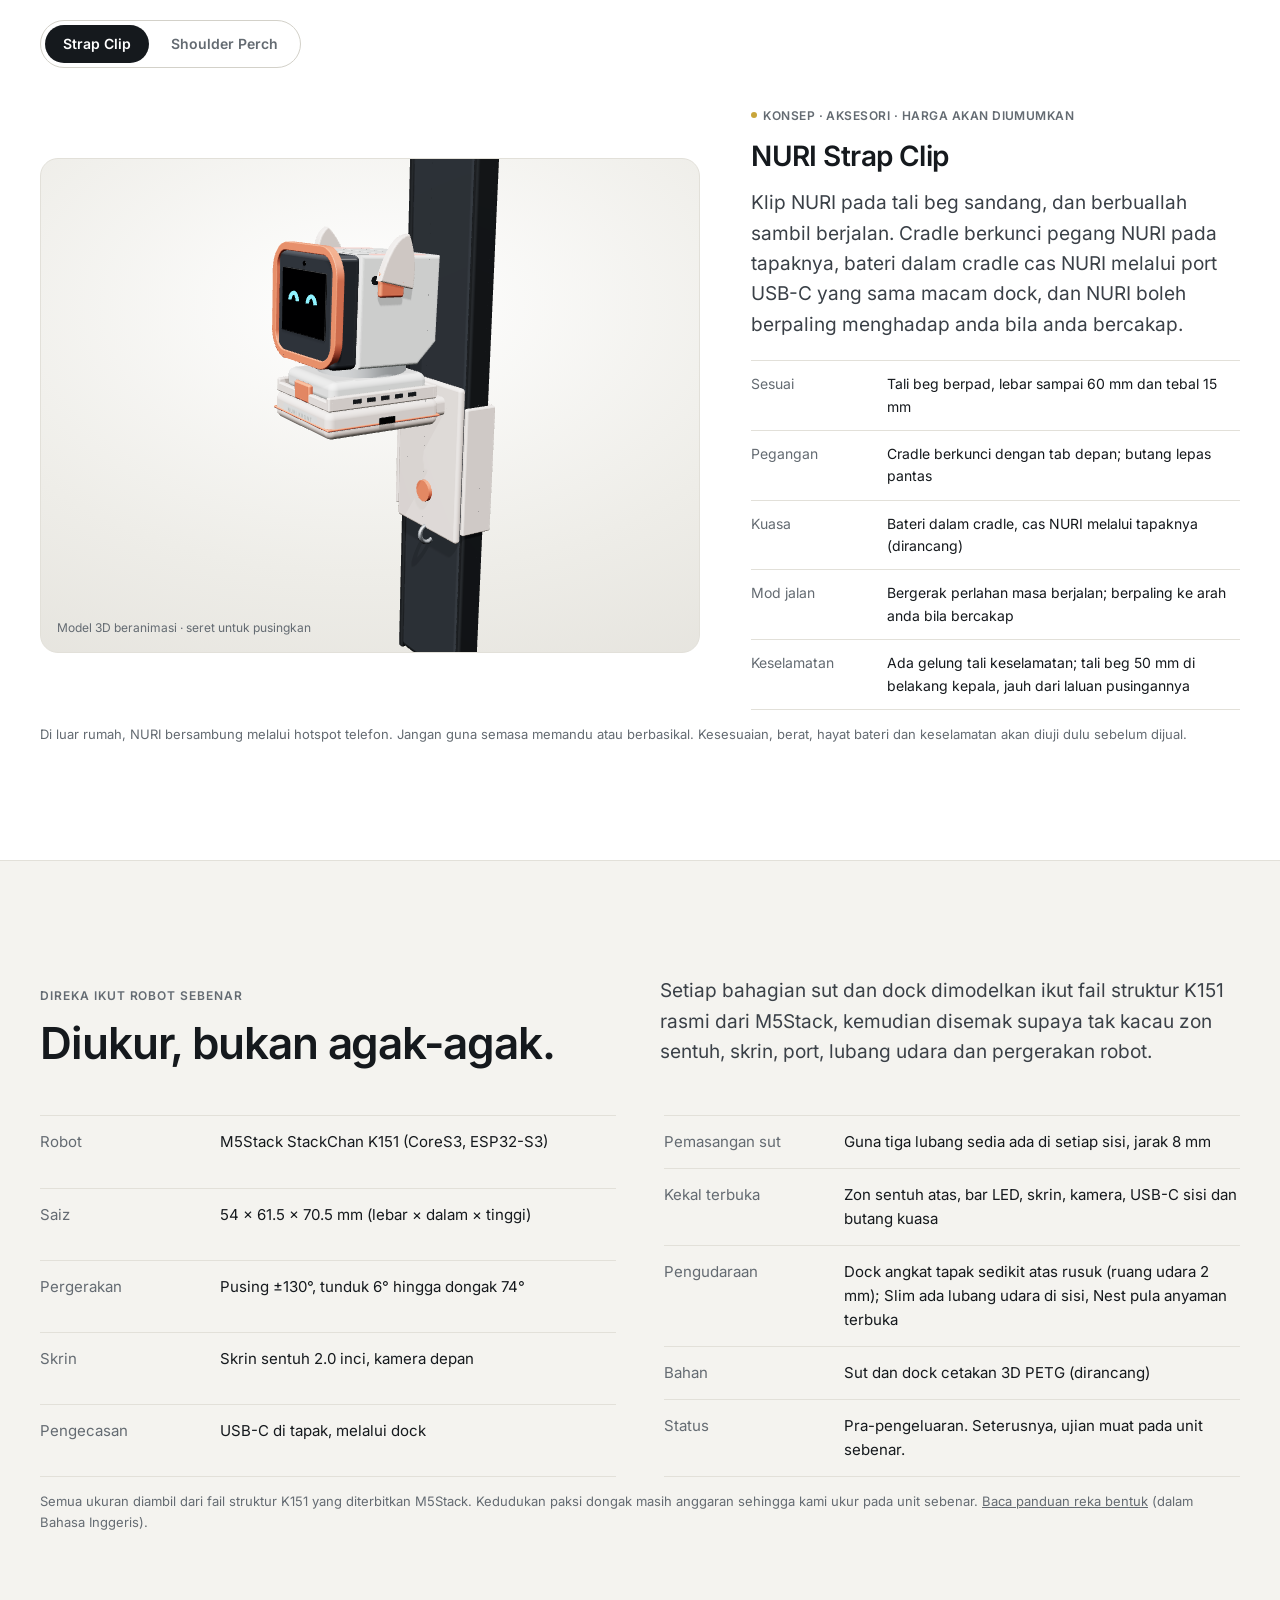
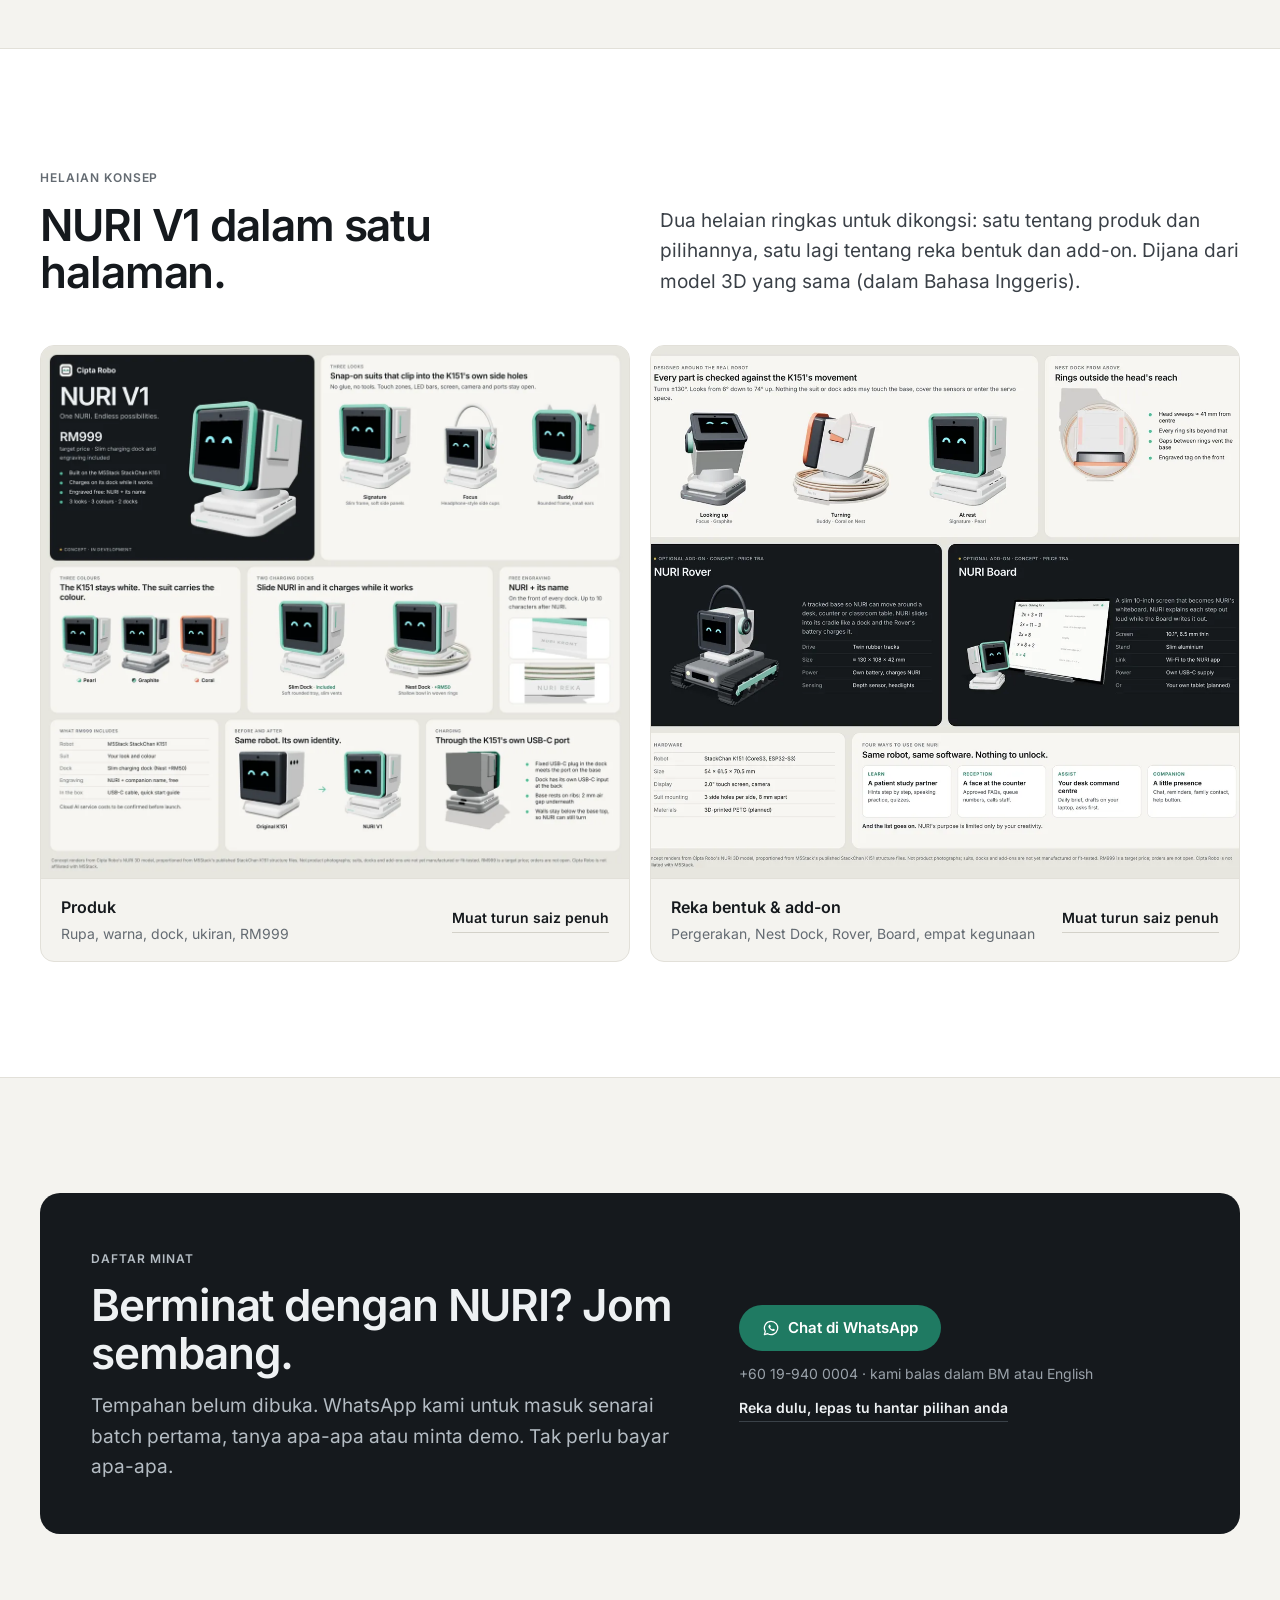
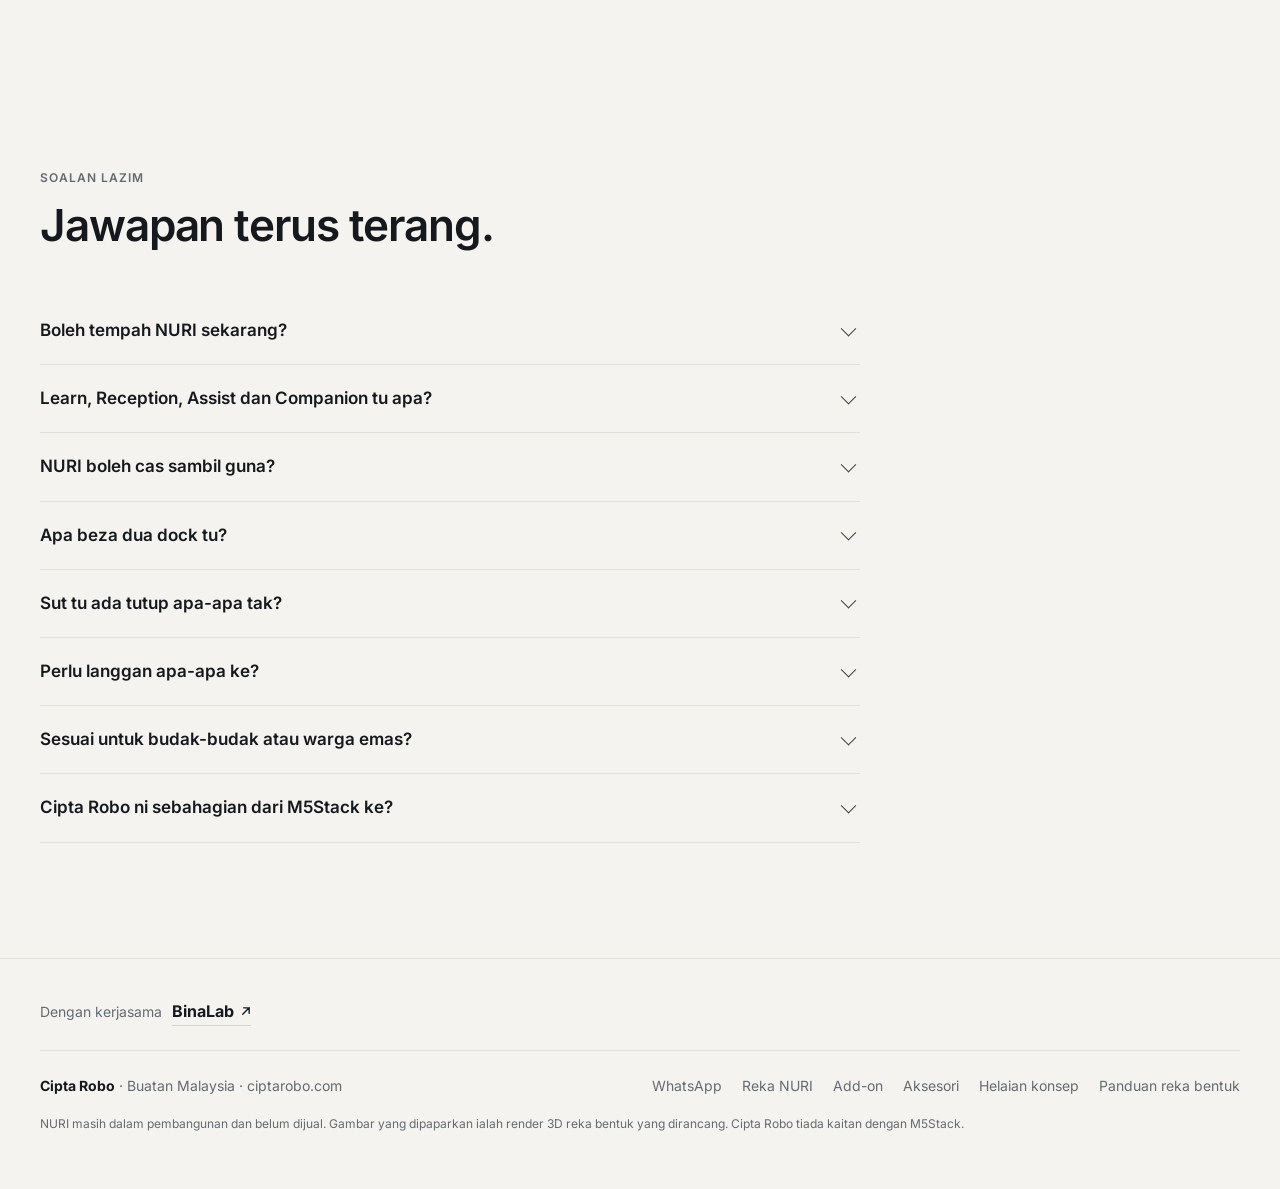
==== commit 095b41ee: "More natural Bahasa Melayu copy; Chatterbox pipeline for Malay voices - Rewrote BM page copy and JS " ====
--- a/ms/index.html
+++ b/ms/index.html
@@ -4,8 +4,8 @@
 <head>
 <meta charset="utf-8">
 <meta name="viewport" content="width=device-width,initial-scale=1">
-<title>NURI oleh Cipta Robo · Teman AI di atas meja</title>
-<meta name="description" content="NURI ialah teman AI di atas meja berasaskan M5Stack StackChan K151, dengan sut pilihan anda, dock pengecas dan nama yang diukir. Harga sasaran RM999. Dalam pembangunan.">
+<title>NURI oleh Cipta Robo · Teman AI di meja anda</title>
+<meta name="description" content="NURI ialah teman AI kecil untuk meja anda, dibina atas M5Stack StackChan K151. Pilih sut, dapat dock pengecas dan ukir namanya. Harga sasaran RM999. Masih dalam pembangunan.">
 <meta name="theme-color" content="#f4f3ef">
 <link rel="canonical" href="https://ciptarobo.com/ms/">
 <link rel="alternate" hreflang="en" href="https://ciptarobo.com/"><link rel="alternate" hreflang="ms" href="https://ciptarobo.com/ms/"><link rel="alternate" hreflang="x-default" href="https://ciptarobo.com/">
@@ -14,7 +14,7 @@
 <meta property="og:site_name" content="Cipta Robo">
 <meta property="og:url" content="https://ciptarobo.com/ms/">
 <meta property="og:title" content="NURI oleh Cipta Robo">
-<meta property="og:description" content="Satu NURI. Pelbagai kegunaan. Teman AI di atas meja yang sedang dibangunkan di Malaysia.">
+<meta property="og:description" content="Satu NURI, macam-macam boleh buat. Teman AI meja yang sedang dibangunkan di Malaysia.">
 <meta property="og:image" content="https://ciptarobo.com/assets/img/og.png">
 <meta property="og:image:width" content="1200"><meta property="og:image:height" content="630">
 <meta name="twitter:card" content="summary_large_image">
@@ -31,7 +31,7 @@
   <a class="brand" href="./" aria-label="Laman utama Cipta Robo"><svg viewBox="0 0 64 64" aria-hidden="true"><rect width="64" height="64" rx="16" fill="#15191d"/><rect x="11" y="14" width="42" height="36" rx="9" fill="none" stroke="#f4f3ef" stroke-width="4"/><path d="M18.5 35.5a5 5 0 0 1 10 0M35.5 35.5a5 5 0 0 1 10 0" fill="none" stroke="#4fbf9f" stroke-width="4.2" stroke-linecap="round"/></svg>Cipta Robo</a>
   <button class="menu-btn" type="button" aria-expanded="false" aria-controls="nav">Menu</button>
   <nav class="nav" id="nav" aria-label="Utama">
-   <a href="#uses">Kegunaan</a><a href="#in-action">Lihat NURI</a><a href="#character">Personaliti</a><a href="#make-it-yours">Pilihan</a><a href="#add-ons">Add-on</a><a href="#accessories">Aksesori</a><a href="#faq">Soalan</a><a href="#contact">Hubungi</a>
+   <a href="#uses">Kegunaan</a><a href="#in-action">Tengok NURI</a><a href="#character">Personaliti</a><a href="#make-it-yours">Pilihan</a><a href="#add-ons">Add-on</a><a href="#accessories">Aksesori</a><a href="#faq">Soalan</a><a href="#contact">Hubungi</a>
   </nav>
   <div class="lang-toggle" role="group" aria-label="Language / Bahasa"><a class="lang-switch" href="../" hreflang="en" lang="en">EN</a><span class="lang-on" aria-current="true">BM</span></div>
   <a class="btn btn-primary btn-sm" href="configure.html">Reka NURI</a>
@@ -42,22 +42,22 @@
 <section class="hero">
  <div class="wrap hero-grid">
   <div>
-   <span class="status">NURI V1 · dalam pembangunan</span>
-   <h1>Satu NURI.<br>Pelbagai kegunaan.</h1>
-   <p class="lead">Teman AI kecil untuk meja anda, direka untuk membantu anda belajar, menyambut pelanggan, mengurus hari anda dan bertanya khabar orang tersayang. Dibina atas M5Stack StackChan K151, memakai sut pilihan anda, dengan namanya diukir pada dock.</p>
-   <div class="price-line"><strong>RM999</strong><span class="muted">harga sasaran · termasuk dock pengecas dan ukiran</span></div>
-   <div class="cta-row"><a class="btn btn-primary" href="configure.html">Reka NURI anda</a><a class="link-arrow" href="#uses">Lihat kegunaannya</a></div>
+   <span class="status">NURI V1 · sedang dibangunkan</span>
+   <h1>Satu NURI.<br>Macam-macam boleh buat.</h1>
+   <p class="lead">Teman AI kecil yang duduk di atas meja anda. Boleh teman anak buat kerja sekolah, sambut pelanggan di kaunter, ingatkan jadual harian dan tanya khabar orang tersayang. Dibina atas M5Stack StackChan K151, pakai sut pilihan anda, dan namanya diukir pada dock.</p>
+   <div class="price-line"><strong>RM999</strong><span class="muted">harga sasaran · dah termasuk dock pengecas dan ukiran</span></div>
+   <div class="cta-row"><a class="btn btn-primary" href="configure.html">Reka NURI anda</a><a class="link-arrow" href="#uses">Tengok apa NURI boleh buat</a></div>
   </div>
   <div class="stage" id="heroStage" aria-label="Model 3D interaktif NURI di atas dock pengecasnya">
    <div class="fallback"><img src="../assets/img/hero.webp" alt="NURI rupa Signature di atas Slim Dock, diukir NURI KRONT" width="900" height="900"></div>
-   <span class="stage-note">Model 3D · seret untuk pusing</span>
+   <span class="stage-note">Model 3D · seret untuk pusingkan</span>
   </div>
  </div>
  <div class="wrap" style="margin-top:clamp(36px,5vw,56px)">
   <div class="facts">
-   <div><span class="n">01</span><p><b>Perkakasan sebenar dan terbukti</b><span>M5Stack StackChan K151 asli, dengan kamera, mikrofon, sentuhan dan pergerakan dua paksi.</span></p></div>
-   <div><span class="n">02</span><p><b>Mengecas sambil bekerja</b><span>Letak di atas dock. Palam USB-C dock terus masuk ke port pengecas K151.</span></p></div>
-   <div><span class="n">03</span><p><b>Nama pilihan anda</b><span>Setiap dock diukir dengan NURI dan nama teman anda. Percuma.</span></p></div>
+   <div><span class="n">01</span><p><b>Perkakasan sebenar, dah terbukti</b><span>M5Stack StackChan K151 yang asli, lengkap dengan kamera, mikrofon, skrin sentuh dan kepala yang boleh bergerak dua arah.</span></p></div>
+   <div><span class="n">02</span><p><b>Cas sambil guna</b><span>Letak saja atas dock. Palam USB-C pada dock terus masuk ke port pengecas K151.</span></p></div>
+   <div><span class="n">03</span><p><b>Nama ikut suka anda</b><span>Setiap dock diukir NURI dan nama teman anda. Percuma.</span></p></div>
   </div>
  </div>
 </section>
@@ -65,25 +65,25 @@
 <section class="section" id="uses" style="padding-top:clamp(40px,6vw,72px)">
  <div class="wrap">
   <div class="section-head">
-   <div><span class="label">Apa NURI boleh buat</span><h2 style="margin-top:12px">Empat cara guna satu NURI.</h2></div>
-   <p class="lead">Ini bukan empat model atau empat pelan. Setiap NURI berkongsi perkakasan dan perisian yang sama, jadi anda boleh guna untuk semuanya dalam hari yang sama. Tiada apa perlu dibuka kunci.</p>
+   <div><span class="label">Apa NURI boleh buat</span><h2 style="margin-top:12px">Satu NURI, empat cara guna.</h2></div>
+   <p class="lead">Ini bukan empat model atau empat pakej. Semua NURI guna perkakasan dan perisian yang sama, jadi satu NURI boleh buat semuanya dalam sehari. Tak ada apa-apa yang perlu dibuka kunci.</p>
   </div>
   <div class="uses">
-   <article class="use"><span class="label">Learn</span><h3>Rakan belajar yang sabar</h3><q>Tunjukkan di mana saya salah.</q><ul><li>Petunjuk langkah demi langkah, bukan sekadar jawapan</li><li>Latihan bertutur dalam Bahasa Melayu, Inggeris, Mandarin, Jepun</li><li>Kuiz dan pemasa belajar</li></ul><span class="status">Konsep</span></article>
-   <article class="use"><span class="label">Reception</span><h3>Wajah mesra di kaunter</h3><q>Selamat datang! Nak semak servis atau ambil nombor?</q><ul><li>Jawab soalan lazim yang anda luluskan</li><li>Nombor giliran digital</li><li>Panggil staf bila tak pasti</li></ul><span class="status">Konsep</span></article>
-   <article class="use"><span class="label">Assist</span><h3>Pusat kawalan di meja anda</h3><q>Apa paling penting hari ni?</q><ul><li>Taklimat harian dari aplikasi yang anda sambung</li><li>Draf dan ringkasan di laptop anda</li><li>Tanya dulu sebelum ubah apa-apa</li></ul><span class="status">Konsep</span></article>
-   <article class="use"><span class="label">Companion</span><h3>Teman kecil, setiap hari</h3><q>Selamat pagi. Nak telefon anak?</q><ul><li>Berbual, peringatan dan tanya khabar</li><li>Hubungi keluarga dengan mudah</li><li>Butang bantuan manual, bukan alat perubatan</li></ul><span class="status">Konsep</span></article>
-  </div>
-  <div class="endless"><p><strong>Dan banyak lagi.</strong> Pembantu kerja sekolah, penyambut di kedai, pemasa belajar, pencerita sebelum tidur, kawan di meja. Kegunaan NURI hanya terhad pada kreativiti anda.</p></div>
-  <p class="note">Setiap kegunaan dibangunkan secara berperingkat dan ditanda Konsep sehingga siap dibina dan diuji. Hanya ciri yang telah diuji akan ditawarkan.</p>
+   <article class="use"><span class="label">Learn</span><h3>Kawan belajar yang sabar</h3><q>Cuba tunjuk mana saya silap.</q><ul><li>Bagi petunjuk langkah demi langkah, bukan terus bagi jawapan</li><li>Latihan bercakap dalam Bahasa Melayu, Inggeris, Mandarin dan Jepun</li><li>Kuiz dan pemasa belajar</li></ul><span class="status">Konsep</span></article>
+   <article class="use"><span class="label">Reception</span><h3>Muka mesra di kaunter</h3><q>Selamat datang! Nak tengok servis atau ambil nombor?</q><ul><li>Jawab soalan lazim yang anda dah luluskan</li><li>Nombor giliran digital</li><li>Panggil staf bila tak pasti</li></ul><span class="status">Konsep</span></article>
+   <article class="use"><span class="label">Assist</span><h3>Pembantu peribadi di meja kerja</h3><q>Hari ni apa yang paling penting?</q><ul><li>Taklimat harian dari aplikasi yang anda sambungkan</li><li>Draf dan ringkasan terus ke laptop</li><li>Minta izin dulu sebelum ubah apa-apa</li></ul><span class="status">Konsep</span></article>
+   <article class="use"><span class="label">Companion</span><h3>Teman kecil, setiap hari</h3><q>Selamat pagi. Nak saya telefon anak?</q><ul><li>Berbual, peringatan dan tanya khabar</li><li>Senang nak hubungi keluarga</li><li>Butang bantuan manual, bukan alat perubatan</li></ul><span class="status">Konsep</span></article>
+  </div>
+  <div class="endless"><p><strong>Dan banyak lagi.</strong> Teman buat kerja sekolah, penyambut tetamu di kedai, pemasa belajar, tukang cerita sebelum tidur, kawan di meja. Apa yang NURI boleh buat, terpulang pada kreativiti anda.</p></div>
+  <p class="note">Setiap kegunaan dibina sedikit demi sedikit dan ditanda Konsep selagi belum siap dan diuji. Kami cuma akan tawarkan ciri yang dah diuji.</p>
  </div>
 </section>
 
 <section class="section dark" id="in-action">
  <div class="wrap">
   <div class="section-head">
-   <div><span class="label">Lihat NURI beraksi</span><h2 style="margin-top:12px">Di mana NURI sesuai dalam hari anda.</h2></div>
-   <p class="lead">Animasi konsep pendek menggunakan model 3D yang sama seperti laman ini, dengan suara yang dijana AI. Hidupkan bunyi untuk dengar NURI. Ia menunjukkan bagaimana NURI direka untuk membantu; ciri-cirinya masih dalam pembangunan.</p>
+   <div><span class="label">NURI beraksi</span><h2 style="margin-top:12px">Tengok di mana NURI sesuai dalam hari anda.</h2></div>
+   <p class="lead">Animasi konsep pendek, guna model 3D yang sama macam di laman ini, dengan suara yang dijana AI. Hidupkan bunyi untuk dengar NURI bercakap. Ini cuma gambaran cara NURI akan membantu; ciri-cirinya masih dalam pembangunan.</p>
   </div>
   <div class="player">
    <div class="player-stage" id="sceneStage" aria-label="Babak animasi NURI sedang digunakan">
@@ -92,8 +92,8 @@
     <div class="caption" aria-live="polite"><b id="capWho"></b><span id="capText"></span></div>
    </div>
    <div class="chips" role="tablist" aria-label="Babak">
-    <button role="tab" type="button" data-scene="0" aria-selected="true"><b>Learn</b><span>Kerja sekolah di meja</span><i><em></em></i></button>
-    <button role="tab" type="button" data-scene="1" aria-selected="false"><b>Reception</b><span>Menyambut pelanggan di kaunter</span><i><em></em></i></button>
+    <button role="tab" type="button" data-scene="0" aria-selected="true"><b>Learn</b><span>Buat kerja sekolah</span><i><em></em></i></button>
+    <button role="tab" type="button" data-scene="1" aria-selected="false"><b>Reception</b><span>Sambut pelanggan di kaunter</span><i><em></em></i></button>
     <button role="tab" type="button" data-scene="2" aria-selected="false"><b>Assist</b><span>Taklimat pagi sebelum kerja</span><i><em></em></i></button>
     <button role="tab" type="button" data-scene="3" aria-selected="false"><b>Companion</b><span>Tanya khabar waktu malam</span><i><em></em></i></button>
    </div>
@@ -105,18 +105,18 @@
  <div class="wrap">
   <div class="character">
    <div>
-    <span class="label">Bentuk perwatakannya</span>
-    <h2 style="margin:12px 0 18px">Personalitinya dibentuk oleh anda. Otaknya, AI yang anda sudah guna.</h2>
-    <p class="lead">Beri NURI nama, suara dan cara bercakap yang anda suka. Kemudian sambungkan ke AI kegemaran anda, seperti ChatGPT atau Claude, supaya perbualan yang anda sudah biasa kini ada wajah di atas meja. Makin kerap berbual, makin NURI kenal anda.</p>
+    <span class="label">Bentuk perwatakan NURI</span>
+    <h2 style="margin:12px 0 18px">Perwatakannya ikut citarasa anda. Otaknya, AI yang anda dah biasa guna.</h2>
+    <p class="lead">Beri NURI nama, suara dan gaya bercakap yang kena dengan jiwa anda. Lepas tu sambungkan dengan AI kegemaran anda, macam ChatGPT atau Claude. Perbualan yang anda dah biasa tu kini ada wajah di atas meja. Makin selalu berbual, makin NURI kenal anda.</p>
     <span class="status" style="margin-top:22px">Konsep · ciri yang dirancang</span>
    </div>
    <ol class="steps">
-    <li><b>Nama dan personaliti</b><span>Pilih nama, suara, nada dan berapa peramah ia: tutor yang tenang, kawan yang ceria atau pembantu yang fokus.</span></li>
-    <li><b>Guna AI kegemaran anda</b><span>Pilih model di sebalik NURI, seperti ChatGPT atau Claude, dan tukar bila-bila masa. Tetapan perwatakan kekal sama.</span></li>
-    <li><b>Hubungan yang makin rapat</b><span>Dengan izin anda, NURI ingat rutin, minat dan matlamat anda. Anda boleh lihat atau padam apa yang diingatinya bila-bila masa.</span></li>
+    <li><b>Nama dan personaliti</b><span>Pilih nama, suara, nada dan berapa banyak ia suka bercakap: tutor yang tenang, kawan yang ceria atau pembantu yang fokus.</span></li>
+    <li><b>Guna AI kegemaran anda</b><span>Pilih AI di sebalik NURI, macam ChatGPT atau Claude, dan tukar bila-bila masa. Perwatakan NURI tetap sama.</span></li>
+    <li><b>Makin lama, makin rapat</b><span>Kalau anda izinkan, NURI akan ingat rutin, minat dan matlamat anda. Anda boleh tengok atau padam apa yang diingatinya bila-bila masa.</span></li>
    </ol>
   </div>
-  <p class="note">ChatGPT ialah produk OpenAI dan Claude ialah produk Anthropic. NURI tiada kaitan dengan kedua-duanya. Menyambung servis AI mungkin memerlukan akaun anda sendiri dan tertakluk pada terma serta harga penyedia tersebut.</p>
+  <p class="note">ChatGPT ialah produk OpenAI dan Claude ialah produk Anthropic. NURI tiada kaitan dengan mana-mana syarikat tersebut. Untuk sambung ke servis AI, anda mungkin perlu akaun sendiri, tertakluk pada terma dan harga penyedia.</p>
  </div>
 </section>
 
@@ -125,25 +125,25 @@
 <section class="section" id="make-it-yours">
  <div class="wrap">
   <div class="section-head">
-   <div><span class="label">Jadikan milik anda</span><h2 style="margin-top:12px">Tiga rupa. Tiga warna. Dua dock.</h2></div>
-   <p class="lead">Pilihan sengaja ringkas. Setiap bahagian direka untuk dipasang pada lubang pemasangan sedia ada K151, tidak menutup sensor, port dan lubang udara, serta tidak menghalang pergerakan penuh robot. Semuanya disemak dalam model 3D kami; ujian muat fizikal seterusnya.</p>
-  </div>
-  <div class="subhead"><h3>Rupa</h3><span class="muted small">Sut pasang klik · tanpa alat, tanpa gam</span></div>
+   <div><span class="label">Jadikan NURI milik anda</span><h2 style="margin-top:12px">Tiga rupa. Tiga warna. Dua dock.</h2></div>
+   <p class="lead">Pilihannya sengaja kami ringkaskan. Setiap bahagian dipasang pada lubang sedia ada K151, tak tutup sensor, port atau lubang udara, dan tak ganggu pergerakan kepala. Semuanya dah disemak dalam model 3D; ujian pada robot sebenar akan menyusul.</p>
+  </div>
+  <div class="subhead"><h3>Rupa</h3><span class="muted small">Sut pasang klik · tak perlu alat atau gam</span></div>
   <div class="cards">
-   <article class="card"><figure><img src="../assets/img/look-signature.webp" alt="NURI rupa Signature" width="800" height="800" loading="lazy"></figure><div class="body"><h3>Signature</h3><p>Bingkai muka nipis dan panel sisi lembut. NURI untuk setiap hari.</p></div></article>
-   <article class="card"><figure><img src="../assets/img/look-focus.webp" alt="NURI rupa Focus dengan cawan sisi gaya fon kepala" width="800" height="800" loading="lazy"></figure><div class="body"><h3>Focus</h3><p>Cawan sisi gaya fon kepala dengan lengkung atas yang terbuka. Untuk belajar dan bekerja.</p></div></article>
-   <article class="card"><figure><img src="../assets/img/look-buddy.webp" alt="NURI rupa Buddy dengan telinga sisi kecil" width="800" height="800" loading="lazy"></figure><div class="body"><h3>Buddy</h3><p>Bingkai bulat dan telinga sisi kecil. Mesra di rumah dan di kaunter.</p></div></article>
-  </div>
-  <div class="subhead"><h3>Warna</h3><span class="muted small">K151 kekal putih; warna datang dari sut</span></div>
+   <article class="card"><figure><img src="../assets/img/look-signature.webp" alt="NURI rupa Signature" width="800" height="800" loading="lazy"></figure><div class="body"><h3>Signature</h3><p>Bingkai muka yang nipis dan panel sisi yang lembut. NURI untuk hari-hari.</p></div></article>
+   <article class="card"><figure><img src="../assets/img/look-focus.webp" alt="NURI rupa Focus dengan cawan sisi gaya fon kepala" width="800" height="800" loading="lazy"></figure><div class="body"><h3>Focus</h3><p>Cawan sisi gaya headphone dengan lengkung atas yang terbuka. Sesuai untuk belajar dan bekerja.</p></div></article>
+   <article class="card"><figure><img src="../assets/img/look-buddy.webp" alt="NURI rupa Buddy dengan telinga sisi kecil" width="800" height="800" loading="lazy"></figure><div class="body"><h3>Buddy</h3><p>Bingkai bulat dan telinga kecil di sisi. Mesra di rumah, mesra di kaunter.</p></div></article>
+  </div>
+  <div class="subhead"><h3>Warna</h3><span class="muted small">K151 kekal putih; warnanya datang dari sut</span></div>
   <div class="swatches">
    <span class="swatch"><i style="background:linear-gradient(135deg,#eef1f0 50%,#4fbf9f 50%)"></i>Pearl</span>
    <span class="swatch"><i style="background:linear-gradient(135deg,#3b4149 50%,#86d9c1 50%)"></i>Graphite</span>
    <span class="swatch"><i style="background:linear-gradient(135deg,#f6e6de 50%,#e9785a 50%)"></i>Coral</span>
   </div>
-  <div class="subhead"><h3>Dock pengecas</h3><span class="muted small">Kedua-dua diukir NURI + nama</span></div>
+  <div class="subhead"><h3>Dock pengecas</h3><span class="muted small">Kedua-duanya diukir NURI + nama</span></div>
   <div class="cards cards-2">
-   <article class="card"><figure><img src="../assets/img/dock-slim.webp" alt="Slim Dock diukir NURI KRONT" width="800" height="800" loading="lazy"></figure><div class="body"><div class="price-tag"><h3>Slim Dock</h3><span>Termasuk</span></div><p>Dulang rendah yang tak menonjol di atas meja. Letak NURI dan ia mengecas sambil bekerja.</p></div></article>
-   <article class="card"><figure><img src="../assets/img/dock-nest.webp" alt="Nest Dock: mangkuk cetek dililit cincin anyaman, diukir NURI REKA" width="800" height="800" loading="lazy"></figure><div class="body"><div class="price-tag"><h3>Nest Dock</h3><span>+RM50</span></div><p>Mangkuk cetek dililit cincin anyaman nipis, macam sarang kecil. Celah antara cincin membolehkan udara mengalir ke tapak.</p></div></article>
+   <article class="card"><figure><img src="../assets/img/dock-slim.webp" alt="Slim Dock diukir NURI KRONT" width="800" height="800" loading="lazy"></figure><div class="body"><div class="price-tag"><h3>Slim Dock</h3><span>Termasuk</span></div><p>Dulang rendah yang tak semak atas meja. Letak NURI, terus mengecas sambil berfungsi.</p></div></article>
+   <article class="card"><figure><img src="../assets/img/dock-nest.webp" alt="Nest Dock: mangkuk cetek dililit cincin anyaman, diukir NURI REKA" width="800" height="800" loading="lazy"></figure><div class="body"><div class="price-tag"><h3>Nest Dock</h3><span>+RM50</span></div><p>Mangkuk cetek berlilit cincin anyaman halus, macam sarang kecil. Celah antara cincin bagi udara mengalir ke tapak.</p></div></article>
   </div>
   <div class="cta-row" style="margin-top:32px"><a class="btn btn-primary" href="configure.html">Reka NURI anda dalam 3D</a></div>
  </div>
@@ -152,17 +152,17 @@
 <section class="section" style="background:var(--surface);border-top:1px solid var(--line);border-bottom:1px solid var(--line)">
  <div class="wrap box">
   <div>
-   <span class="label">Apa termasuk dalam RM999</span>
-   <h2 style="margin:12px 0 28px">Semua yang anda perlu pada hari pertama.</h2>
+   <span class="label">Apa yang anda dapat dengan RM999</span>
+   <h2 style="margin:12px 0 28px">Semua yang perlu, terus dari kotak.</h2>
    <ul class="box-list">
     <li><span>Robot M5Stack StackChan K151</span><span>Perkakasan asli</span></li>
-    <li><span>NURI Suit dalam rupa dan warna pilihan</span><span>3 rupa · 3 warna</span></li>
+    <li><span>NURI Suit ikut rupa dan warna pilihan</span><span>3 rupa · 3 warna</span></li>
     <li><span>Dock pengecas Slim</span><span>Nest Dock +RM50</span></li>
     <li><span>Ukiran nama: NURI + nama teman anda</span><span>Percuma</span></li>
-    <li><span>Kabel USB-C dan panduan mula</span><span></span></li>
+    <li><span>Kabel USB-C dan panduan ringkas</span><span></span></li>
    </ul>
    <div class="box-total"><span class="muted">Harga sasaran</span><strong>RM999</strong></div>
-   <p class="note">Tempahan belum dibuka. Servis AI awan mungkin ada kos berasingan; caranya akan disahkan sebelum pelancaran.</p>
+   <p class="note">Tempahan belum dibuka. Servis AI awan mungkin ada kos berasingan; kami akan sahkan caranya sebelum pelancaran.</p>
   </div>
   <figure style="margin:0"><img src="../assets/img/inbox.webp" alt="NURI rupa Signature di atas Slim Dock, diukir NURI REKA" width="900" height="900" loading="lazy"></figure>
  </div>
@@ -172,14 +172,14 @@
  <div class="wrap">
   <div class="section-head">
    <div><span class="label">Add-on pilihan</span><h2 style="margin-top:12px">Bawa NURI lebih jauh.</h2></div>
-   <p class="lead">Dua aksesori dalam pembangunan. Kedua-duanya tidak wajib untuk guna NURI. Harga akan diumumkan selepas prototaip siap.</p>
+   <p class="lead">Dua add-on yang sedang dibangunkan. Tak wajib pun untuk guna NURI. Harga akan diumumkan bila prototaip siap.</p>
   </div>
   <div class="tabs" role="tablist" aria-label="Add-on">
    <button role="tab" id="tab-rover" aria-selected="true" aria-controls="panel-addon">NURI Rover</button>
    <button role="tab" id="tab-board" aria-selected="false" aria-controls="panel-addon">NURI Board</button>
   </div>
   <div class="addon" id="panel-addon" role="tabpanel" aria-labelledby="tab-rover">
-   <div class="addon-stage" id="addonStage"><span class="stage-note" id="addonNote">Model 3D beranimasi · seret untuk pusing</span></div>
+   <div class="addon-stage" id="addonStage"><span class="stage-note" id="addonNote">Model 3D beranimasi · seret untuk pusingkan</span></div>
    <div id="addonText"></div>
   </div>
  </div>
@@ -189,43 +189,43 @@
  <div class="wrap">
   <div class="section-head">
    <div><span class="label">Aksesori</span><h2 style="margin-top:12px">Bawa NURI ke mana-mana.</h2></div>
-   <p class="lead">Dua pembawa boleh pakai dalam pembangunan, supaya anda boleh berbual dengan NURI sambil berjalan. Kedua-duanya memegang NURI pada tapaknya dalam cradle berkunci, mengecasnya dari bateri kecil dan membiarkan kepalanya bebas berpusing ke arah anda.</p>
+   <p class="lead">Dua aksesori boleh pakai yang sedang dibangunkan, supaya anda boleh berbual dengan NURI sambil berjalan. Kedua-duanya pegang NURI pada tapak dalam cradle berkunci, cas guna bateri kecil, dan biar kepalanya bebas berpaling ke arah anda.</p>
   </div>
   <div class="tabs" role="tablist" aria-label="Aksesori">
    <button role="tab" id="tab-strap" aria-selected="true" aria-controls="panel-acc">Strap Clip</button>
    <button role="tab" id="tab-perch" aria-selected="false" aria-controls="panel-acc">Shoulder Perch</button>
   </div>
   <div class="addon" id="panel-acc" role="tabpanel" aria-labelledby="tab-strap">
-   <div class="addon-stage" id="accStage"><span class="stage-note" id="accNote">Model 3D beranimasi · seret untuk pusing</span></div>
+   <div class="addon-stage" id="accStage"><span class="stage-note" id="accNote">Model 3D beranimasi · seret untuk pusingkan</span></div>
    <div id="accText"></div>
   </div>
-  <p class="note">Di luar, NURI bersambung melalui hotspot telefon anda. Bukan untuk digunakan semasa memandu atau berbasikal. Kesesuaian, berat, hayat bateri dan keselamatan akan diuji sebelum dijual.</p>
+  <p class="note">Di luar rumah, NURI bersambung melalui hotspot telefon. Jangan guna semasa memandu atau berbasikal. Kesesuaian, berat, hayat bateri dan keselamatan akan diuji dulu sebelum dijual.</p>
  </div>
 </section>
 
 <section class="section" id="hardware">
  <div class="wrap">
   <div class="section-head">
-   <div><span class="label">Direka ikut robot sebenar</span><h2 style="margin-top:12px">Diukur, bukan diagak.</h2></div>
-   <p class="lead">Setiap bahagian sut dan dock dimodelkan berdasarkan fail struktur K151 yang diterbitkan M5Stack, kemudian disemak dengan zon sentuh, skrin, port, lubang udara dan pergerakan penuh robot.</p>
+   <div><span class="label">Direka ikut robot sebenar</span><h2 style="margin-top:12px">Diukur, bukan agak-agak.</h2></div>
+   <p class="lead">Setiap bahagian sut dan dock dimodelkan ikut fail struktur K151 rasmi dari M5Stack, kemudian disemak supaya tak kacau zon sentuh, skrin, port, lubang udara dan pergerakan robot.</p>
   </div>
   <div class="specs">
    <dl>
     <dt>Robot</dt><dd>M5Stack StackChan K151 (CoreS3, ESP32-S3)</dd>
-    <dt>Saiz</dt><dd>54 × 61.5 × 70.5 mm (L × D × T)</dd>
+    <dt>Saiz</dt><dd>54 × 61.5 × 70.5 mm (lebar × dalam × tinggi)</dd>
     <dt>Pergerakan</dt><dd>Pusing ±130°, tunduk 6° hingga dongak 74°</dd>
-    <dt>Skrin</dt><dd>Skrin sentuh 2.0", kamera depan</dd>
+    <dt>Skrin</dt><dd>Skrin sentuh 2.0 inci, kamera depan</dd>
     <dt>Pengecasan</dt><dd>USB-C di tapak, melalui dock</dd>
    </dl>
    <dl>
-    <dt>Pemasangan sut</dt><dd>Tiga lubang sedia ada setiap sisi, jarak 8 mm</dd>
+    <dt>Pemasangan sut</dt><dd>Guna tiga lubang sedia ada di setiap sisi, jarak 8 mm</dd>
     <dt>Kekal terbuka</dt><dd>Zon sentuh atas, bar LED, skrin, kamera, USB-C sisi dan butang kuasa</dd>
-    <dt>Pengudaraan</dt><dd>Dock mengangkat tapak atas rusuk (ruang udara 2 mm); lubang udara sisi pada Slim, anyaman terbuka pada Nest</dd>
-    <dt>Bahan</dt><dd>Sut dan dock PETG cetakan 3D (dirancang)</dd>
-    <dt>Status</dt><dd>Pra-pengeluaran. Ujian muat fizikal seterusnya.</dd>
+    <dt>Pengudaraan</dt><dd>Dock angkat tapak sedikit atas rusuk (ruang udara 2 mm); Slim ada lubang udara di sisi, Nest pula anyaman terbuka</dd>
+    <dt>Bahan</dt><dd>Sut dan dock cetakan 3D PETG (dirancang)</dd>
+    <dt>Status</dt><dd>Pra-pengeluaran. Seterusnya, ujian muat pada unit sebenar.</dd>
    </dl>
   </div>
-  <p class="note">Ukuran diambil dari fail struktur K151 yang diterbitkan M5Stack. Paksi dongak masih anggaran sehingga diukur pada unit sebenar. <a href="https://github.com/danialrohaizat012-sys/aicompanion/blob/main/docs/k151-design-rules.md">Baca panduan reka bentuk</a> (Bahasa Inggeris).</p>
+  <p class="note">Semua ukuran diambil dari fail struktur K151 yang diterbitkan M5Stack. Kedudukan paksi dongak masih anggaran sehingga kami ukur pada unit sebenar. <a href="https://github.com/danialrohaizat012-sys/aicompanion/blob/main/docs/k151-design-rules.md">Baca panduan reka bentuk</a> (dalam Bahasa Inggeris).</p>
  </div>
 </section>
 
@@ -233,7 +233,7 @@
  <div class="wrap">
   <div class="section-head">
    <div><span class="label">Helaian konsep</span><h2 style="margin-top:12px">NURI V1 dalam satu halaman.</h2></div>
-   <p class="lead">Dua helaian ringkasan untuk dikongsi: produk dan pilihannya, kemudian reka bentuk praktikal dan add-on. Dijana dari model 3D yang sama seperti laman ini (dalam Bahasa Inggeris).</p>
+   <p class="lead">Dua helaian ringkas untuk dikongsi: satu tentang produk dan pilihannya, satu lagi tentang reka bentuk dan add-on. Dijana dari model 3D yang sama (dalam Bahasa Inggeris).</p>
   </div>
   <div class="sheets">
    <figure class="sheet-card"><a href="../assets/img/sheets/nuri-v1-sheet-product.webp" target="_blank" rel="noopener"><img src="../assets/img/sheets/nuri-v1-sheet-product-1200.webp" alt="Helaian konsep: rupa, warna, dock Slim dan Nest, ukiran percuma dan apa termasuk dalam RM999" width="1200" height="1088" loading="lazy"></a>
@@ -248,14 +248,14 @@
  <div class="wrap">
   <div class="contact">
    <div>
-    <span class="label">Daftar minat anda</span>
-    <h2 style="margin:12px 0 14px">Nak NURI? Jom berbual.</h2>
-    <p class="lead">Tempahan belum dibuka. Mesej kami di WhatsApp untuk masuk senarai batch pertama, bertanya atau minta demo. Tiada bayaran diperlukan.</p>
+    <span class="label">Daftar minat</span>
+    <h2 style="margin:12px 0 14px">Berminat dengan NURI? Jom sembang.</h2>
+    <p class="lead">Tempahan belum dibuka. WhatsApp kami untuk masuk senarai batch pertama, tanya apa-apa atau minta demo. Tak perlu bayar apa-apa.</p>
    </div>
    <div class="contact-actions">
     <a class="btn btn-wa" href="https://wa.me/60199400004?text=Hai%20Cipta%20Robo%2C%20saya%20berminat%20dengan%20NURI.%20Mohon%20maklumkan%20saya." target="_blank" rel="noopener"><svg viewBox="0 0 24 24" width="18" height="18" aria-hidden="true"><path d="M12 3.2a8.8 8.8 0 0 0-7.6 13.2L3.2 20.8l4.5-1.2A8.8 8.8 0 1 0 12 3.2Z" fill="none" stroke="currentColor" stroke-width="1.7" stroke-linejoin="round"/><path d="M9.1 8.3c.3-.5.6-.5.9-.5h.5c.2 0 .4 0 .5.4l.7 1.6c.1.2 0 .4-.1.6l-.5.6c-.1.1-.2.3 0 .5.5.9 1.3 1.7 2.3 2.3.2.1.4.1.5 0l.6-.7c.2-.2.4-.2.6-.1l1.6.8c.2.1.3.2.3.4 0 .6-.3 1.4-.9 1.7-.6.3-1.4.4-2.6-.1a9.6 9.6 0 0 1-4.6-4.5c-.5-1-.5-2.1.6-3Z" fill="currentColor"/></svg>Chat di WhatsApp</a>
-    <span class="muted small">+60 19-940 0004 · dibalas dalam Bahasa Melayu atau Inggeris</span>
-    <a class="link-arrow small" href="configure.html">Reka dulu, kemudian hantar pilihan anda</a>
+    <span class="muted small">+60 19-940 0004 · kami balas dalam BM atau English</span>
+    <a class="link-arrow small" href="configure.html">Reka dulu, lepas tu hantar pilihan anda</a>
    </div>
   </div>
  </div>
@@ -263,16 +263,16 @@
 
 <section class="section" id="faq">
  <div class="wrap">
-  <div class="section-head"><div><span class="label">Soalan</span><h2 style="margin-top:12px">Jawapan terus terang.</h2></div></div>
+  <div class="section-head"><div><span class="label">Soalan lazim</span><h2 style="margin-top:12px">Jawapan terus terang.</h2></div></div>
   <div class="faq">
-   <details><summary>Boleh saya tempah NURI sekarang?</summary><p>Belum lagi. NURI masih dalam pembangunan. Unit pertama akan dikeluarkan dalam batch kecil selepas sut dan dock diuji muat pada robot K151 sebenar. RM999 ialah harga sasaran. <a href="https://wa.me/60199400004?text=Hai%20Cipta%20Robo%2C%20saya%20berminat%20dengan%20NURI.%20Mohon%20maklumkan%20saya." target="_blank" rel="noopener">Mesej kami di WhatsApp</a> untuk masuk senarai batch pertama.</p></details>
-   <details><summary>Apa maksud Learn, Reception, Assist dan Companion?</summary><p>Ia empat cara guna NURI yang sama, bukan empat produk. Setiap NURI dapat ciri yang sama bila ia dikeluarkan. Anda tak perlu bayar untuk buka sesuatu kegunaan.</p></details>
-   <details><summary>Boleh NURI mengecas sambil bekerja?</summary><p>Boleh. K151 mengecas melalui port USB-C di tapaknya. Kedua-dua dock ada palam USB-C tetap yang sejajar dengan port itu, jadi NURI terus berfungsi di atas meja sambil mengecas.</p></details>
-   <details><summary>Apa beza kedua-dua dock?</summary><p>Cara mengecasnya sama. Slim Dock ialah dulang rendah bertepi bulat dan disertakan dengan setiap NURI. Nest Dock ialah mangkuk cetek dililit cincin anyaman, tambahan RM50. Kedua-duanya ada ukiran NURI + nama secara percuma.</p></details>
-   <details><summary>Adakah sut menutup apa-apa?</summary><p>Ia direka supaya tidak. Bahagian sut dipasang pada lubang sisi sedia ada K151 dan tidak menutup zon sentuh atas, bar lampu LED, skrin, kamera, port USB-C sisi dan butang kuasa. Setiap bahagian disemak dalam model 3D kami dengan pergerakan penuh robot, dan akan diuji pada robot K151 sebenar sebelum dijual.</p></details>
-   <details><summary>Perlu langganan ke?</summary><p>Ciri suara dan AI NURI menggunakan servis awan yang ada kos operasi. Sama ada ia termasuk, langganan kecil atau guna kunci API anda sendiri akan diputuskan dan dinyatakan dengan jelas sebelum jualan.</p></details>
-   <details><summary>Sesuai ke NURI untuk kanak-kanak atau warga emas?</summary><p>Kedua-duanya diambil kira, dengan lebih berhati-hati. Penggunaan kanak-kanak memerlukan kawalan penjaga dan privasi yang ketat. Butang bantuan Companion hanyalah kemudahan, bukan alat perubatan atau kecemasan.</p></details>
-   <details><summary>Adakah Cipta Robo sebahagian daripada M5Stack?</summary><p>Tidak. Cipta Robo ialah studio bebas dari Malaysia. NURI dibina atas M5Stack StackChan K151; terma penjualan semula dan penjenamaan sedang disahkan dengan pembekal.</p></details>
+   <details><summary>Boleh tempah NURI sekarang?</summary><p>Belum lagi. NURI masih dalam pembangunan. Unit pertama akan keluar dalam batch kecil, selepas sut dan dock diuji pada robot K151 sebenar. Harga sasarannya RM999. <a href="https://wa.me/60199400004?text=Hai%20Cipta%20Robo%2C%20saya%20berminat%20dengan%20NURI.%20Mohon%20maklumkan%20saya." target="_blank" rel="noopener">WhatsApp kami</a> untuk masuk senarai batch pertama.</p></details>
+   <details><summary>Learn, Reception, Assist dan Companion tu apa?</summary><p>Itu empat cara guna NURI yang sama, bukan empat produk berlainan. Setiap NURI dapat ciri yang sama bila ia dilancarkan. Tak ada bayaran untuk buka mana-mana kegunaan.</p></details>
+   <details><summary>NURI boleh cas sambil guna?</summary><p>Boleh. K151 dicas melalui port USB-C di tapaknya. Kedua-dua dock ada palam USB-C yang tepat dengan port tu, jadi NURI boleh terus berfungsi atas meja sambil mengecas.</p></details>
+   <details><summary>Apa beza dua dock tu?</summary><p>Cara cas sama saja. Slim Dock ialah dulang rendah bertepi bulat dan datang sekali dengan setiap NURI. Nest Dock pula mangkuk cetek berlilit cincin anyaman, tambah RM50. Dua-dua dapat ukiran NURI + nama secara percuma.</p></details>
+   <details><summary>Sut tu ada tutup apa-apa tak?</summary><p>Tak, memang direka begitu. Sut dipasang pada lubang sisi sedia ada K151, dan zon sentuh atas, lampu LED, skrin, kamera, port USB-C sisi serta butang kuasa semuanya kekal terbuka. Setiap bahagian dah disemak dalam model 3D dengan pergerakan penuh robot, dan akan diuji pada K151 sebenar sebelum dijual.</p></details>
+   <details><summary>Perlu langgan apa-apa ke?</summary><p>Ciri suara dan AI NURI guna servis awan yang ada kos untuk dijalankan. Sama ada kos tu termasuk dalam harga, langganan kecil atau guna kunci API sendiri, kami akan putuskan dan nyatakan dengan jelas sebelum jualan.</p></details>
+   <details><summary>Sesuai untuk budak-budak atau warga emas?</summary><p>Dua-dua kami ambil kira, dengan lebih teliti. Untuk kanak-kanak, perlu ada kawalan ibu bapa dan privasi yang ketat. Butang bantuan Companion cuma untuk kemudahan, bukan alat perubatan atau kecemasan.</p></details>
+   <details><summary>Cipta Robo ni sebahagian dari M5Stack ke?</summary><p>Bukan. Cipta Robo ialah studio bebas dari Malaysia. NURI dibina atas M5Stack StackChan K151, dan terma jualan semula serta penjenamaan sedang disahkan dengan pembekal.</p></details>
   </div>
  </div>
 </section>
@@ -284,7 +284,7 @@
   <div><b style="color:var(--ink)">Cipta Robo</b> · Buatan Malaysia · ciptarobo.com</div>
   <div class="foot-links"><a href="https://wa.me/60199400004" target="_blank" rel="noopener">WhatsApp</a><a href="configure.html">Reka NURI</a><a href="#add-ons">Add-on</a><a href="#accessories">Aksesori</a><a href="#concept-sheets">Helaian konsep</a><a href="https://github.com/danialrohaizat012-sys/aicompanion/blob/main/docs/k151-design-rules.md">Panduan reka bentuk</a></div>
  </div>
- <div class="wrap" style="margin-top:16px;font-size:12px">NURI masih dalam pembangunan dan belum dijual. Imej ialah render 3D reka bentuk yang dirancang. Cipta Robo tiada kaitan dengan M5Stack.</div>
+ <div class="wrap" style="margin-top:16px;font-size:12px">NURI masih dalam pembangunan dan belum dijual. Gambar yang dipaparkan ialah render 3D reka bentuk yang dirancang. Cipta Robo tiada kaitan dengan M5Stack.</div>
 </footer>
 
 <script type="module" src="../assets/home.js"></script>
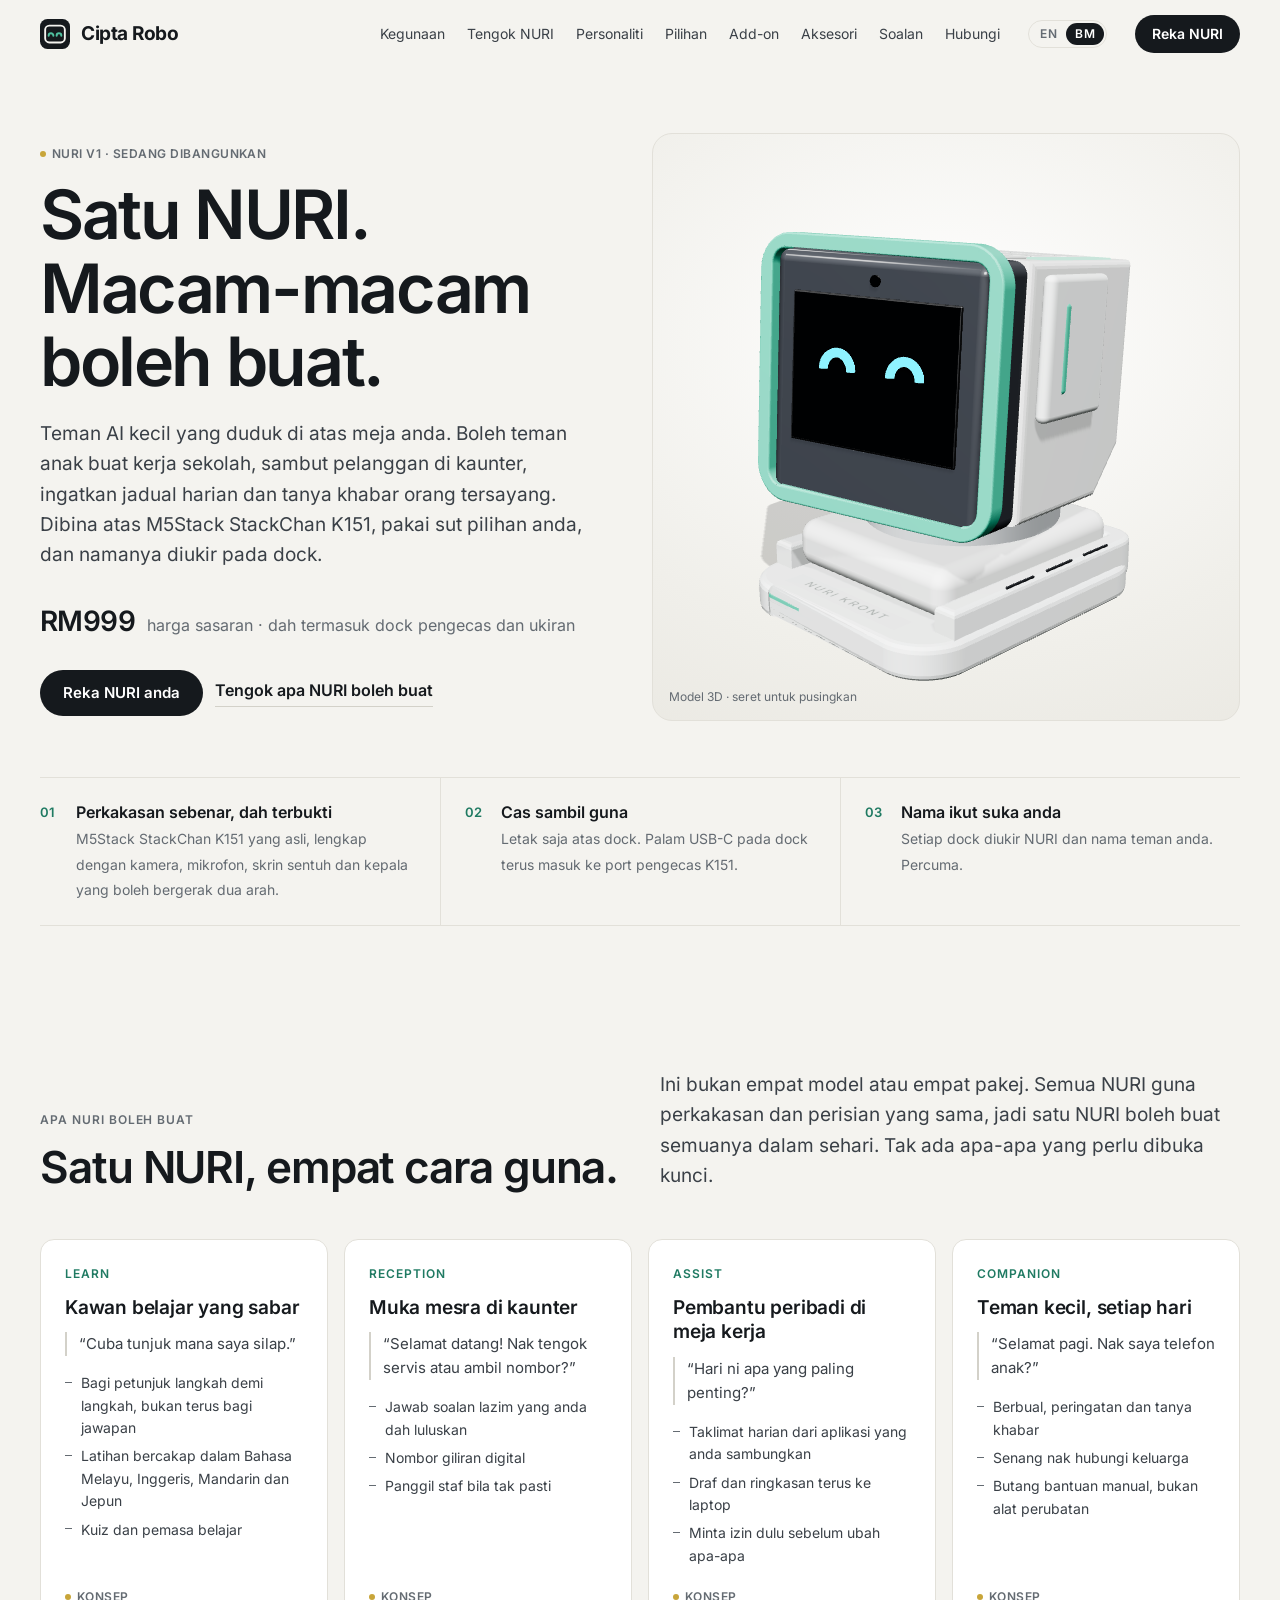
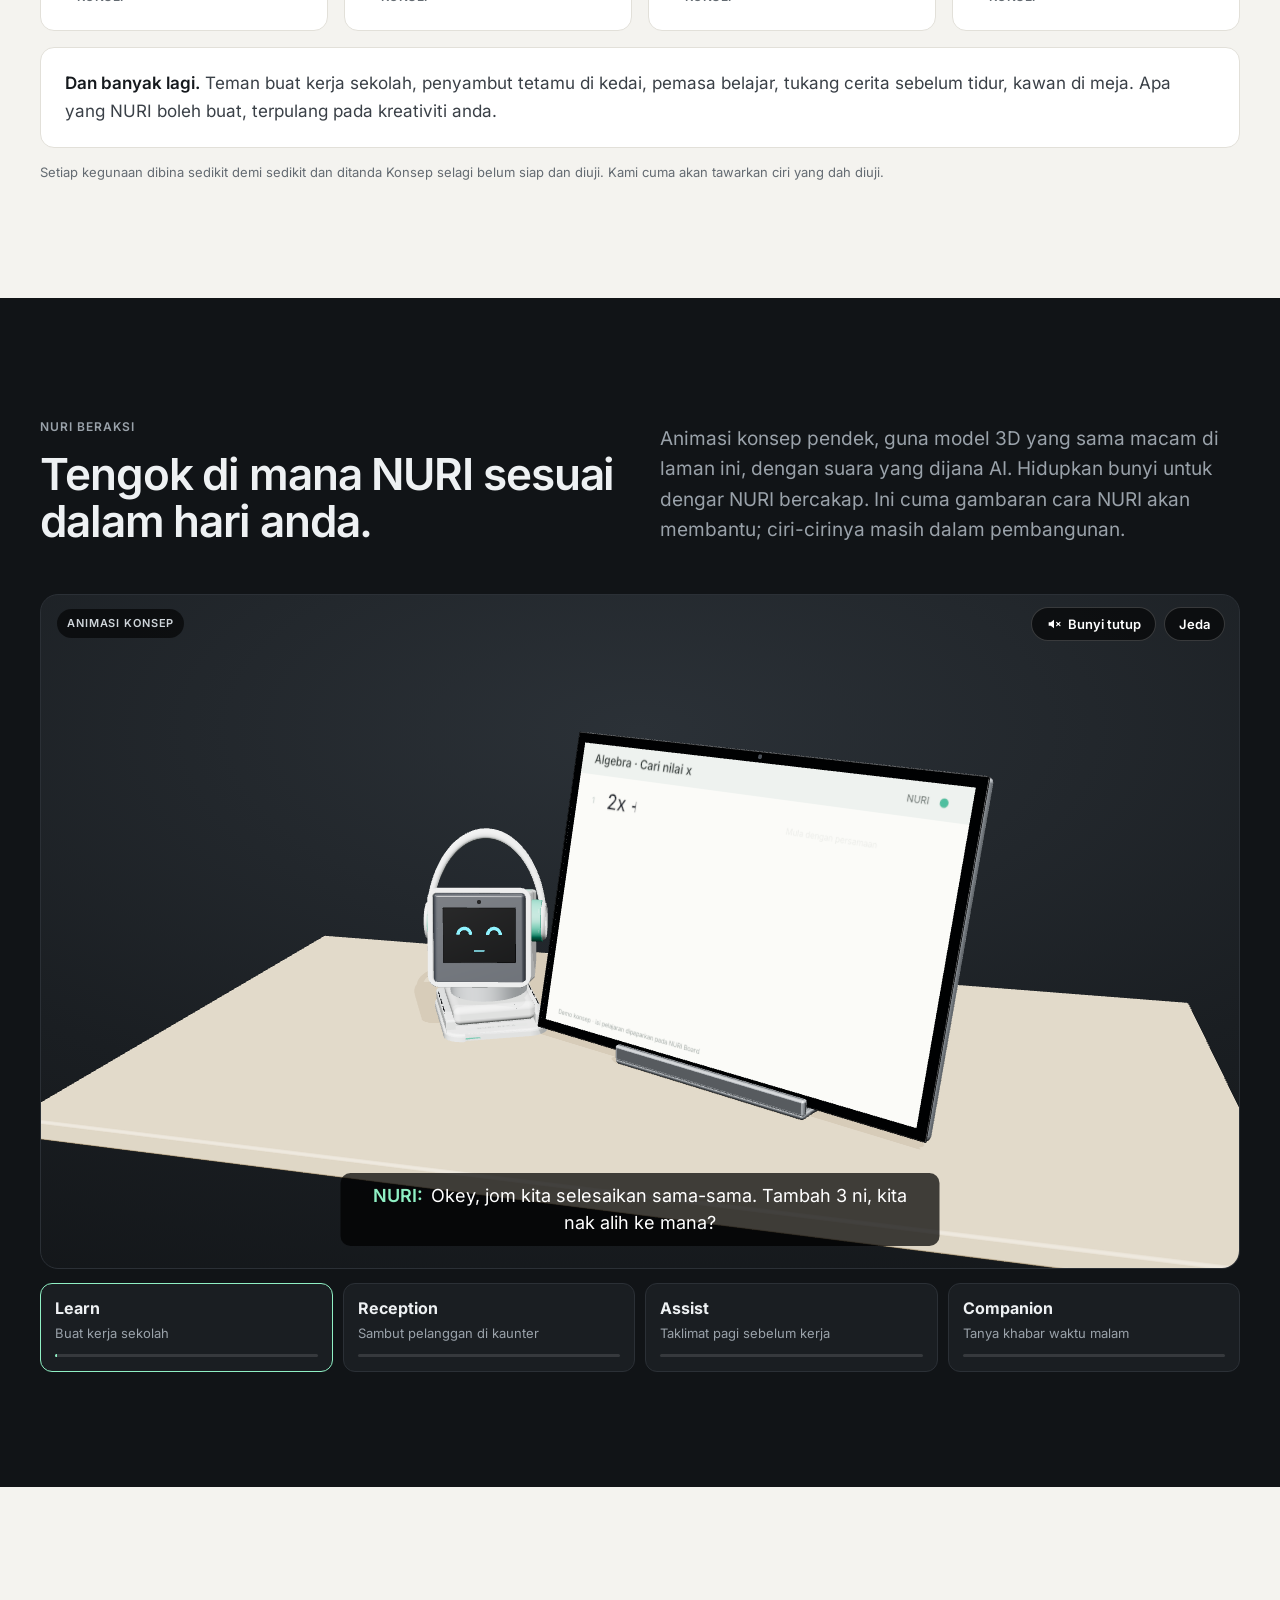
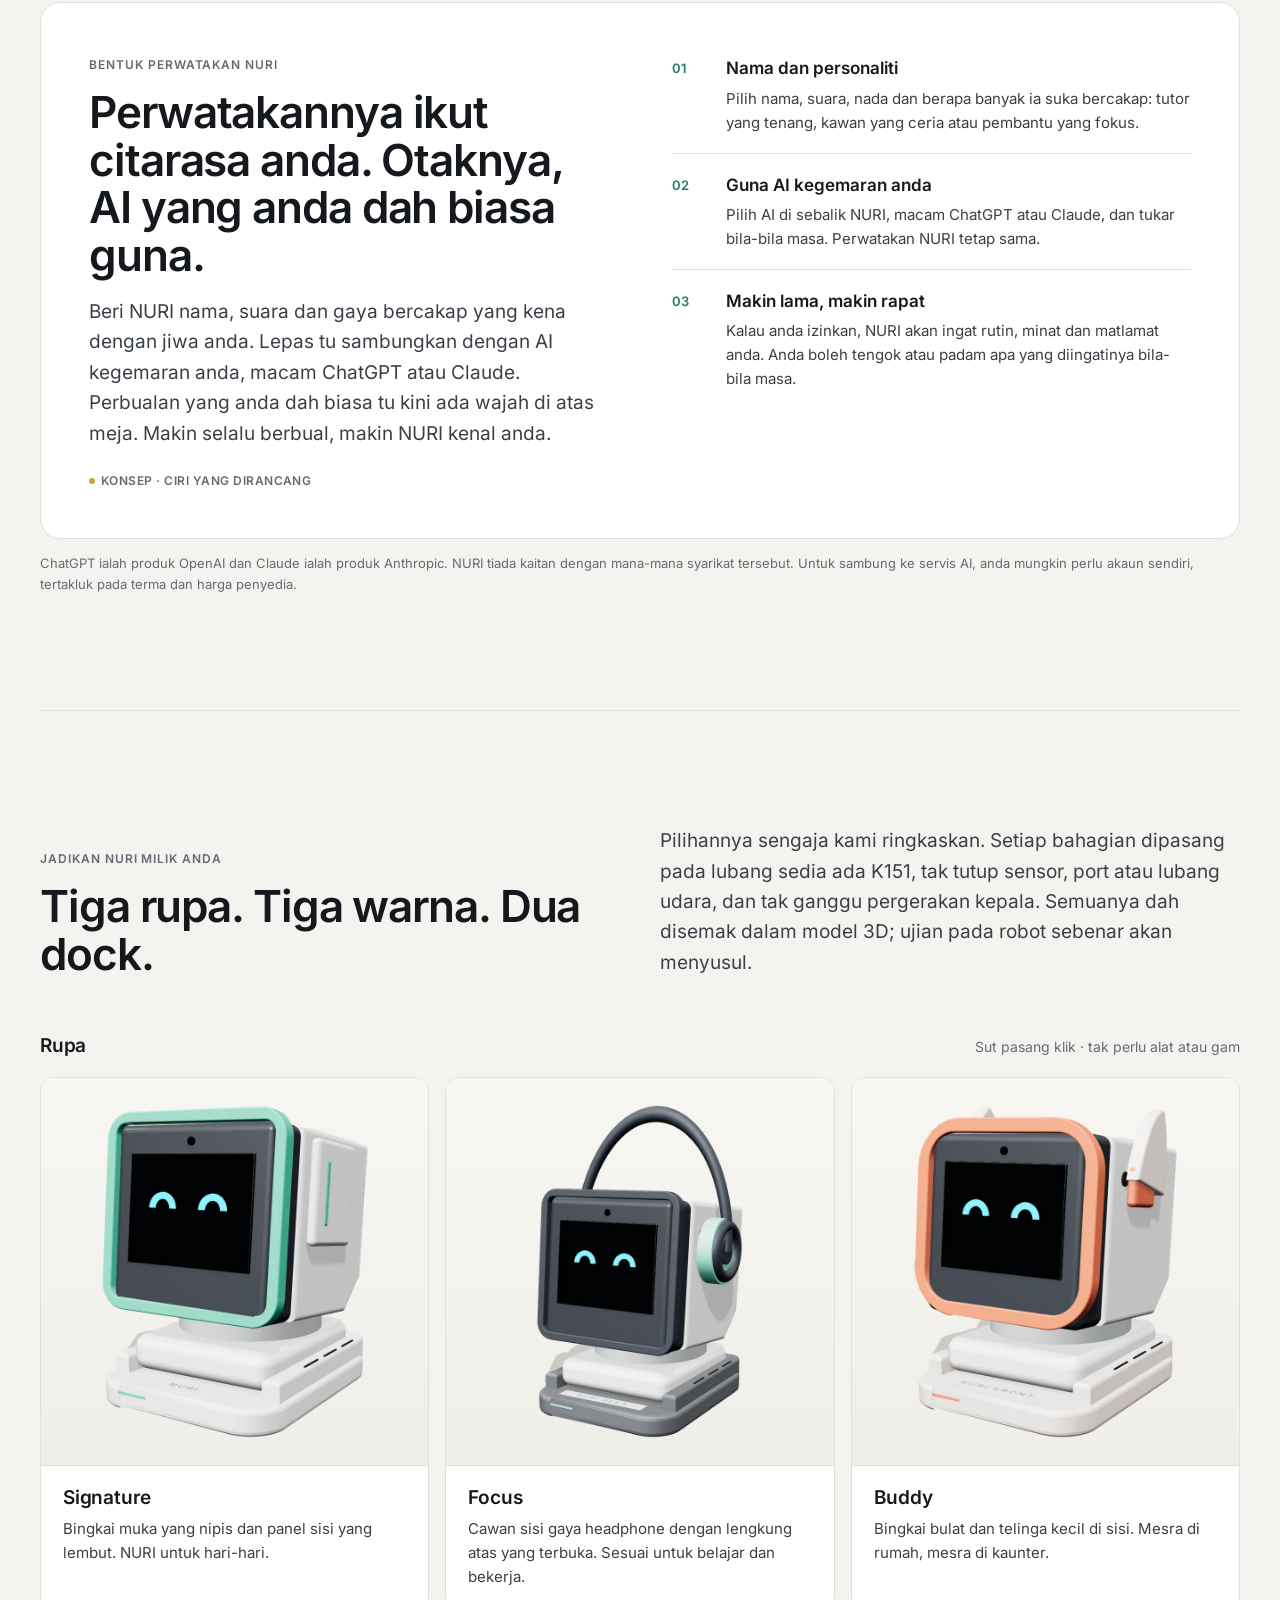
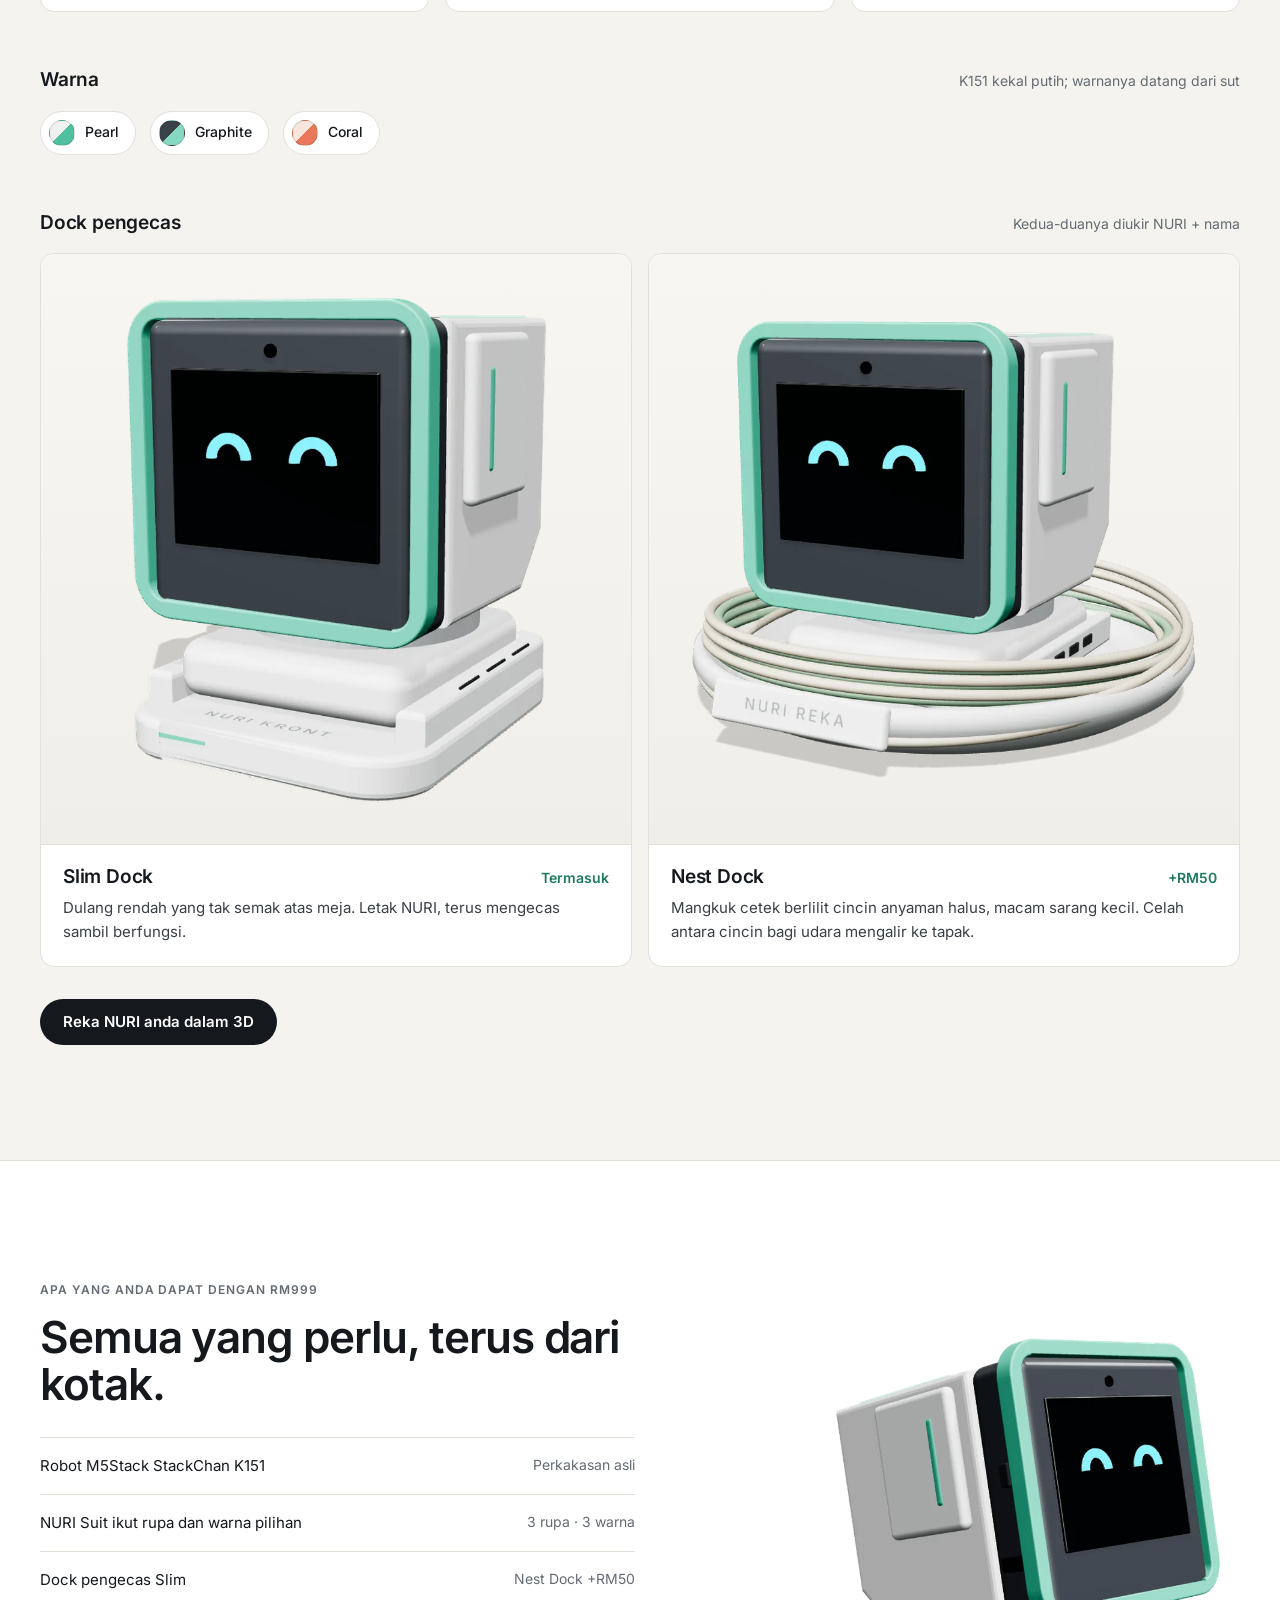
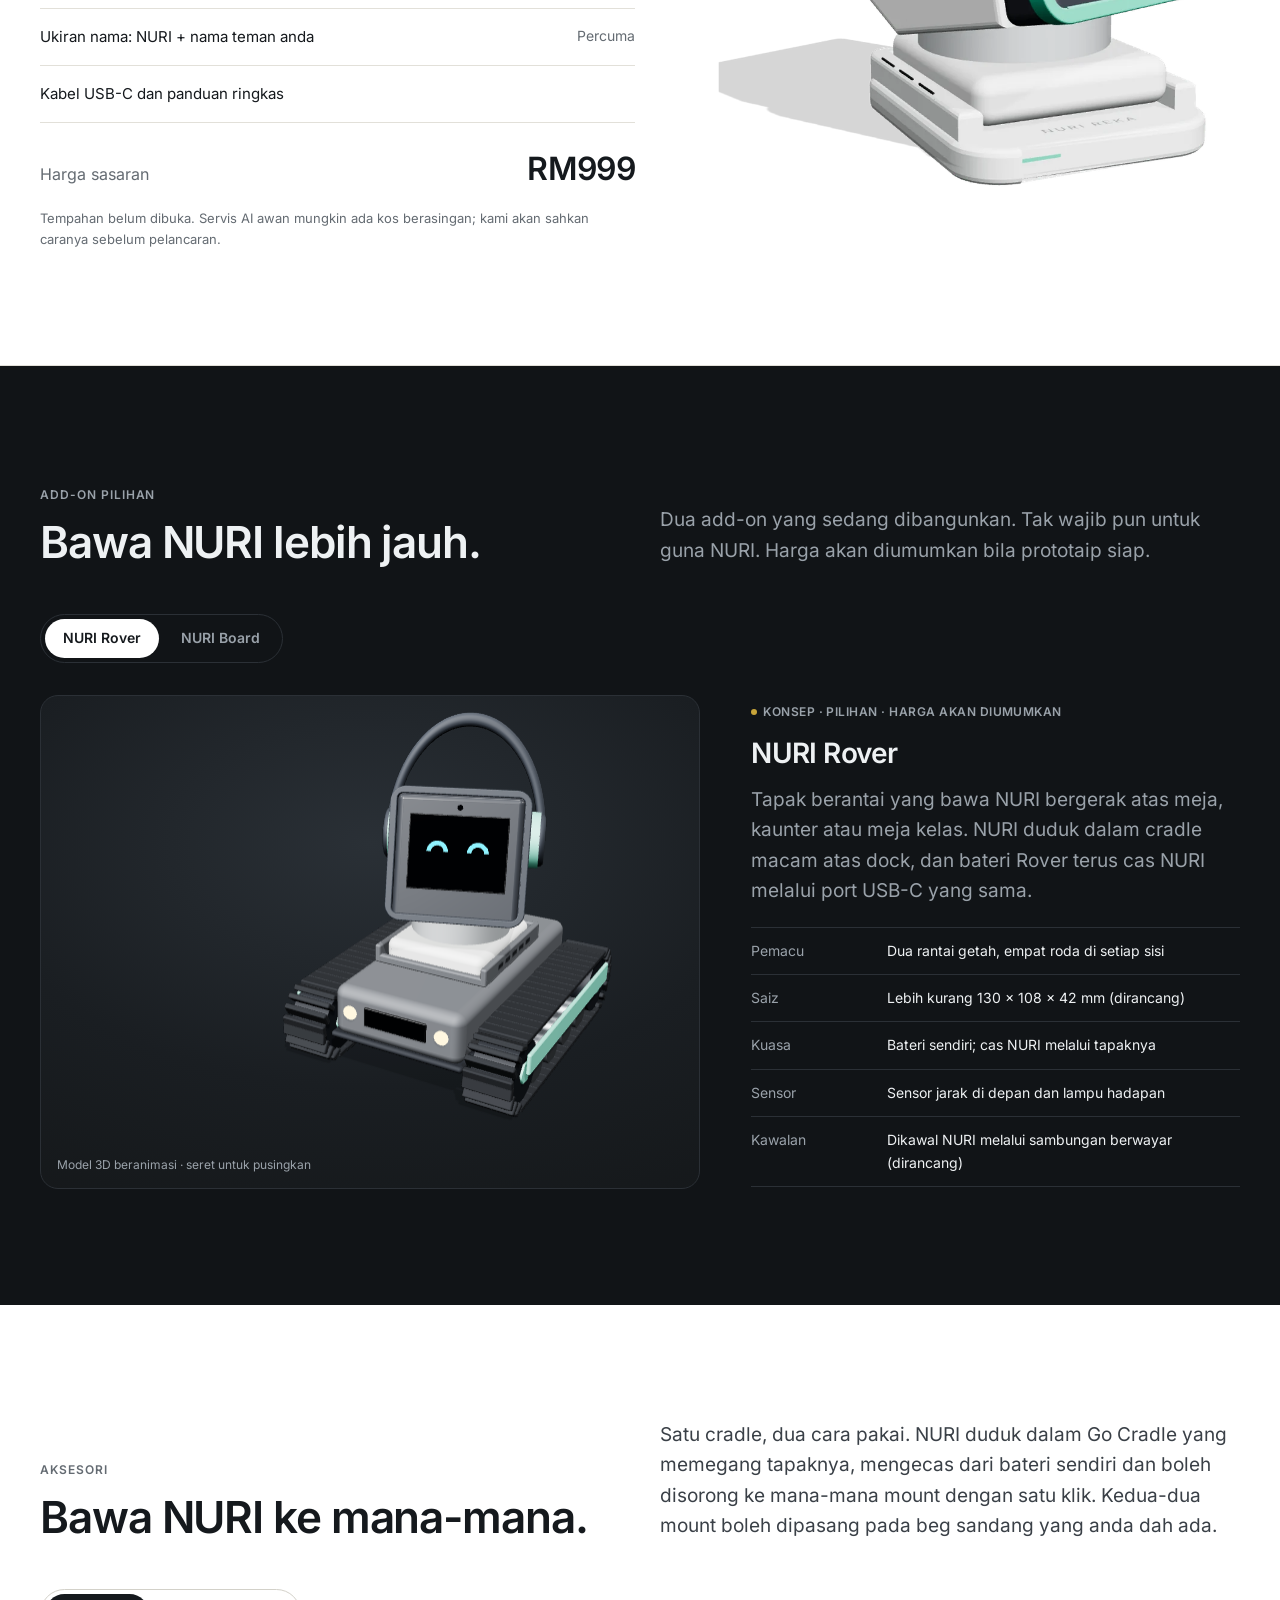
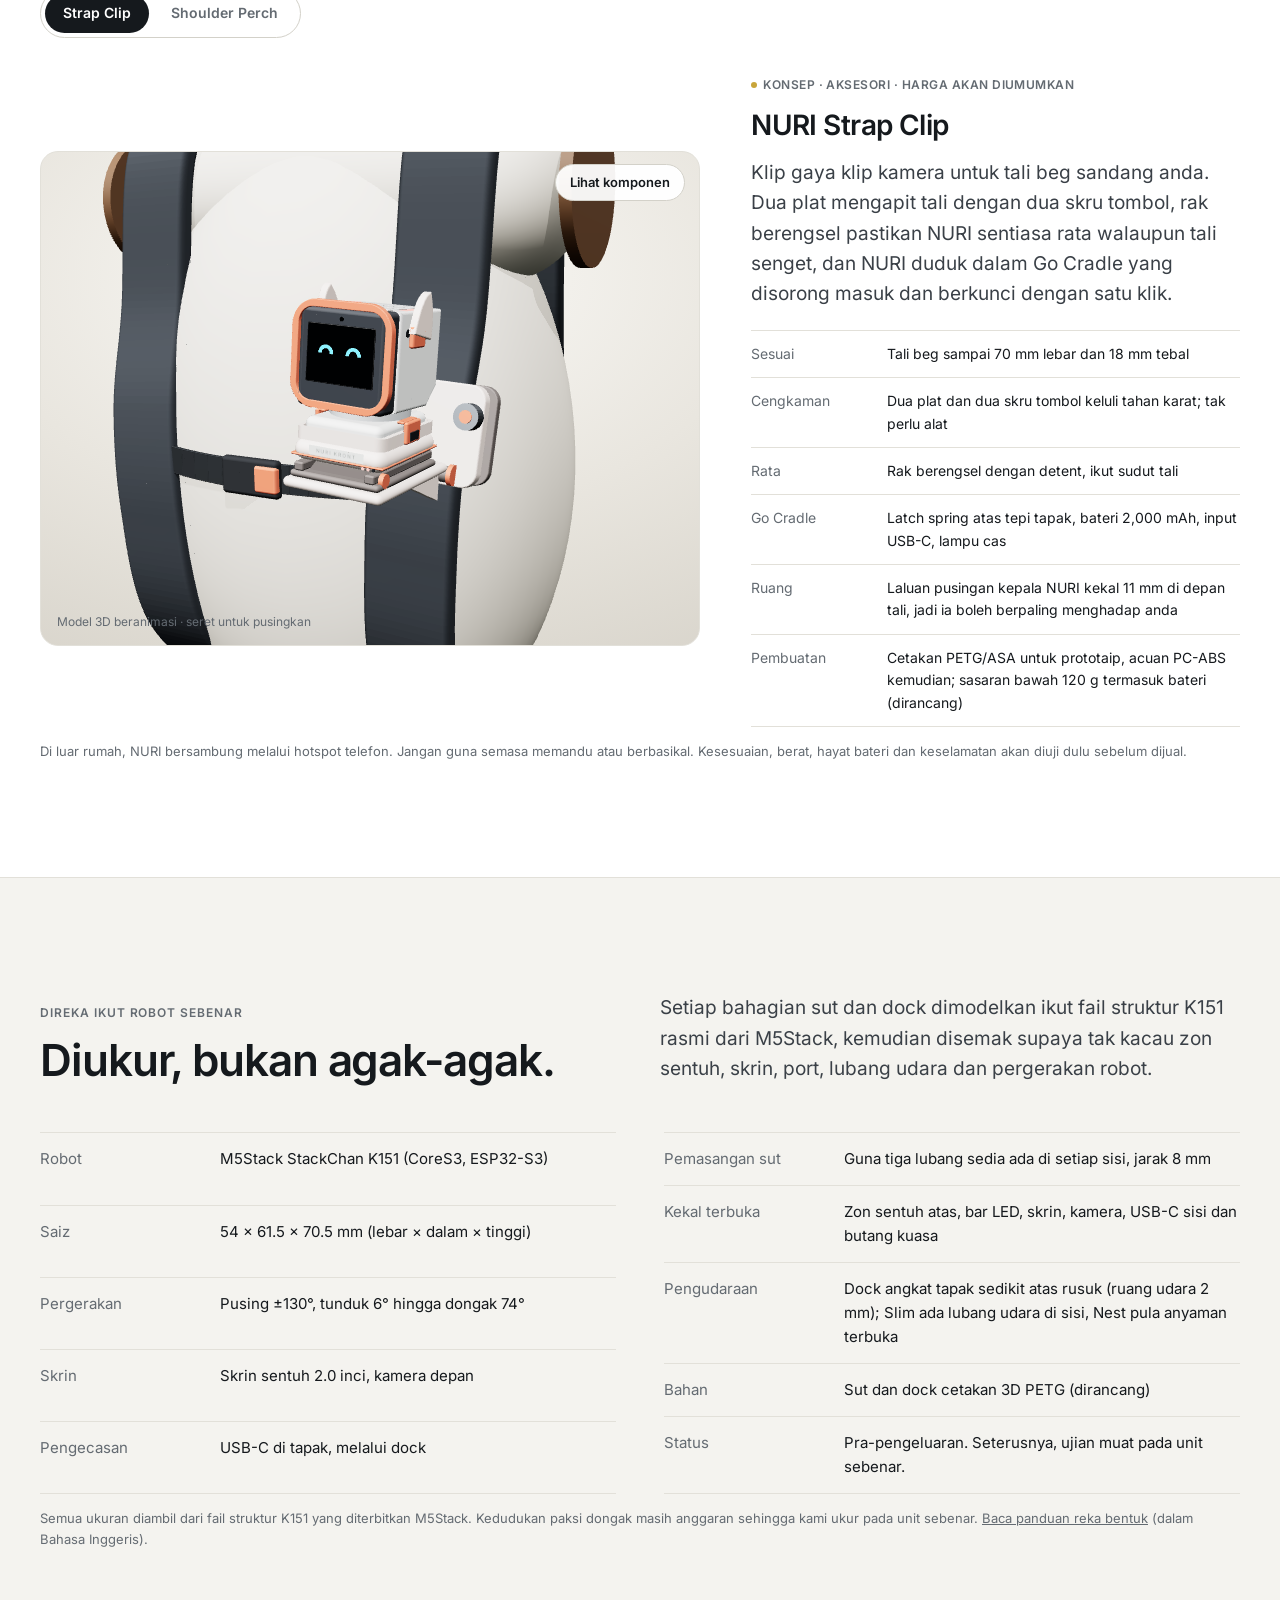
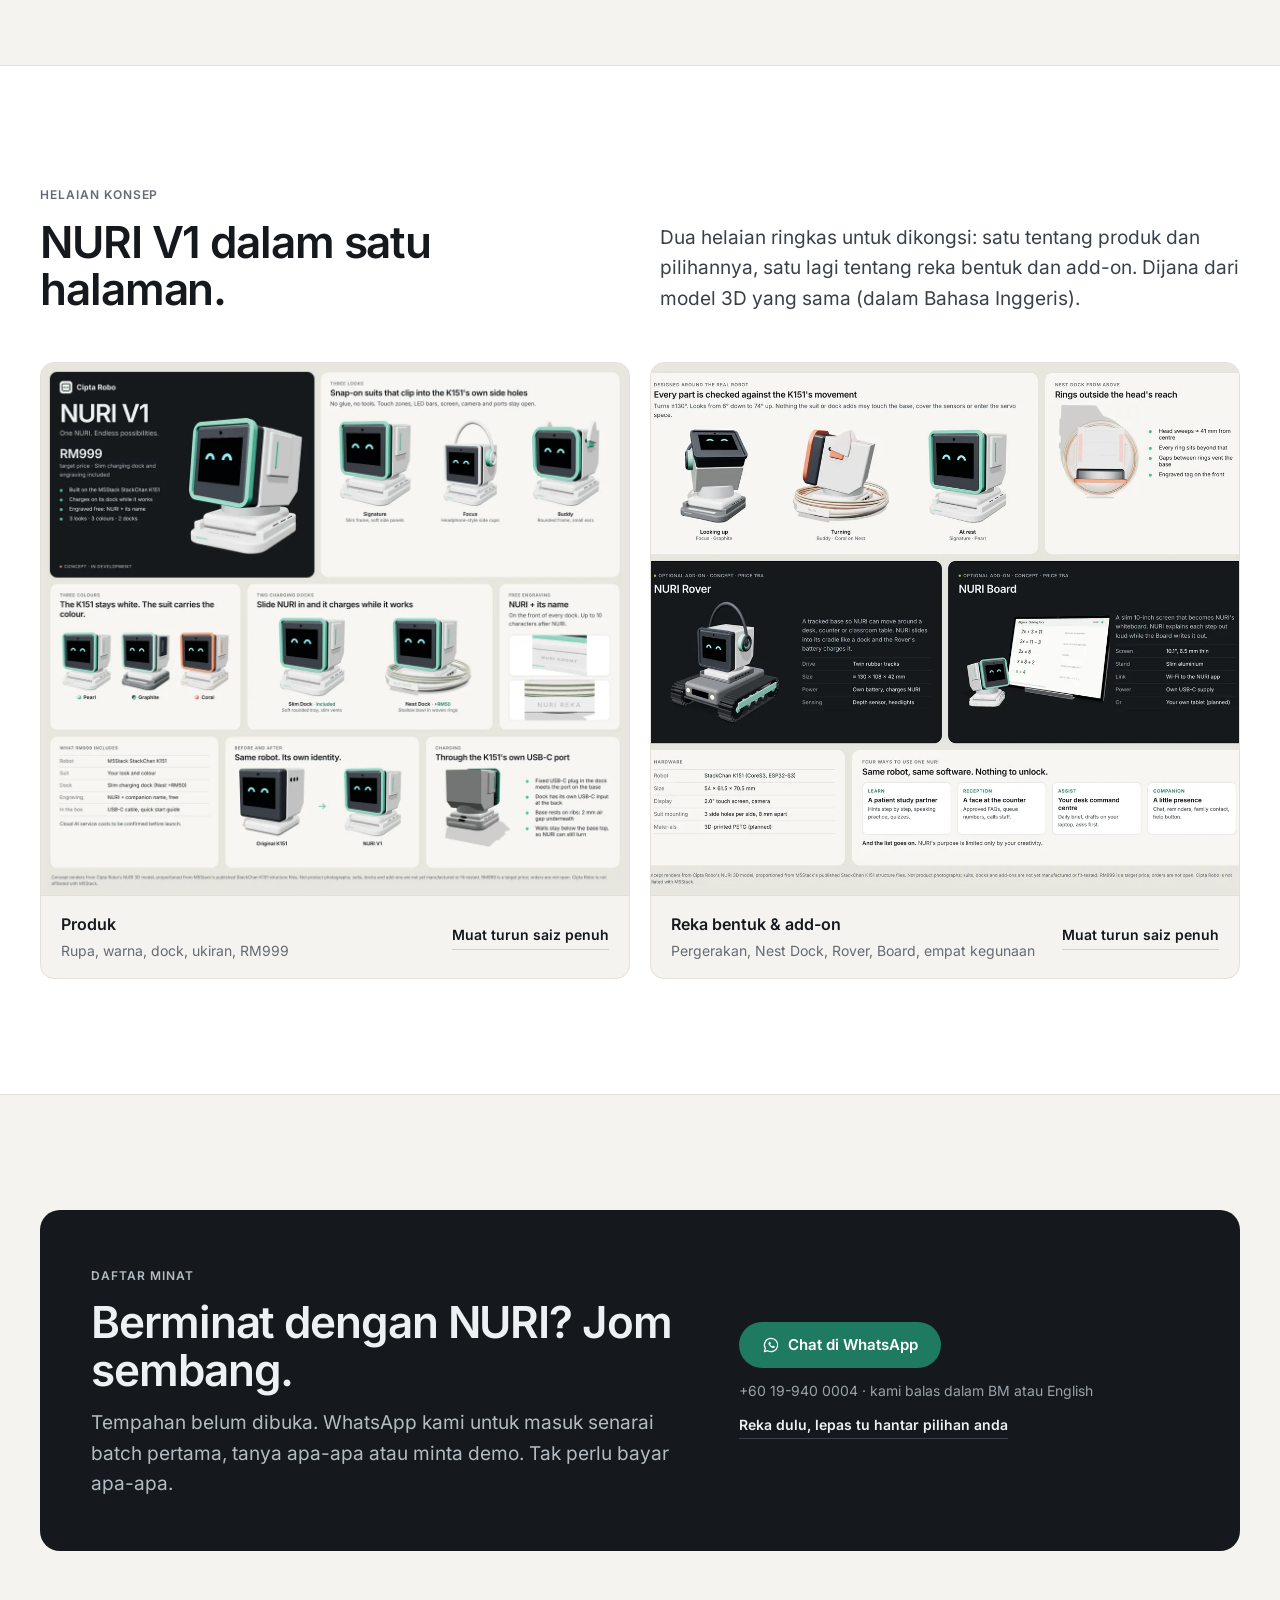
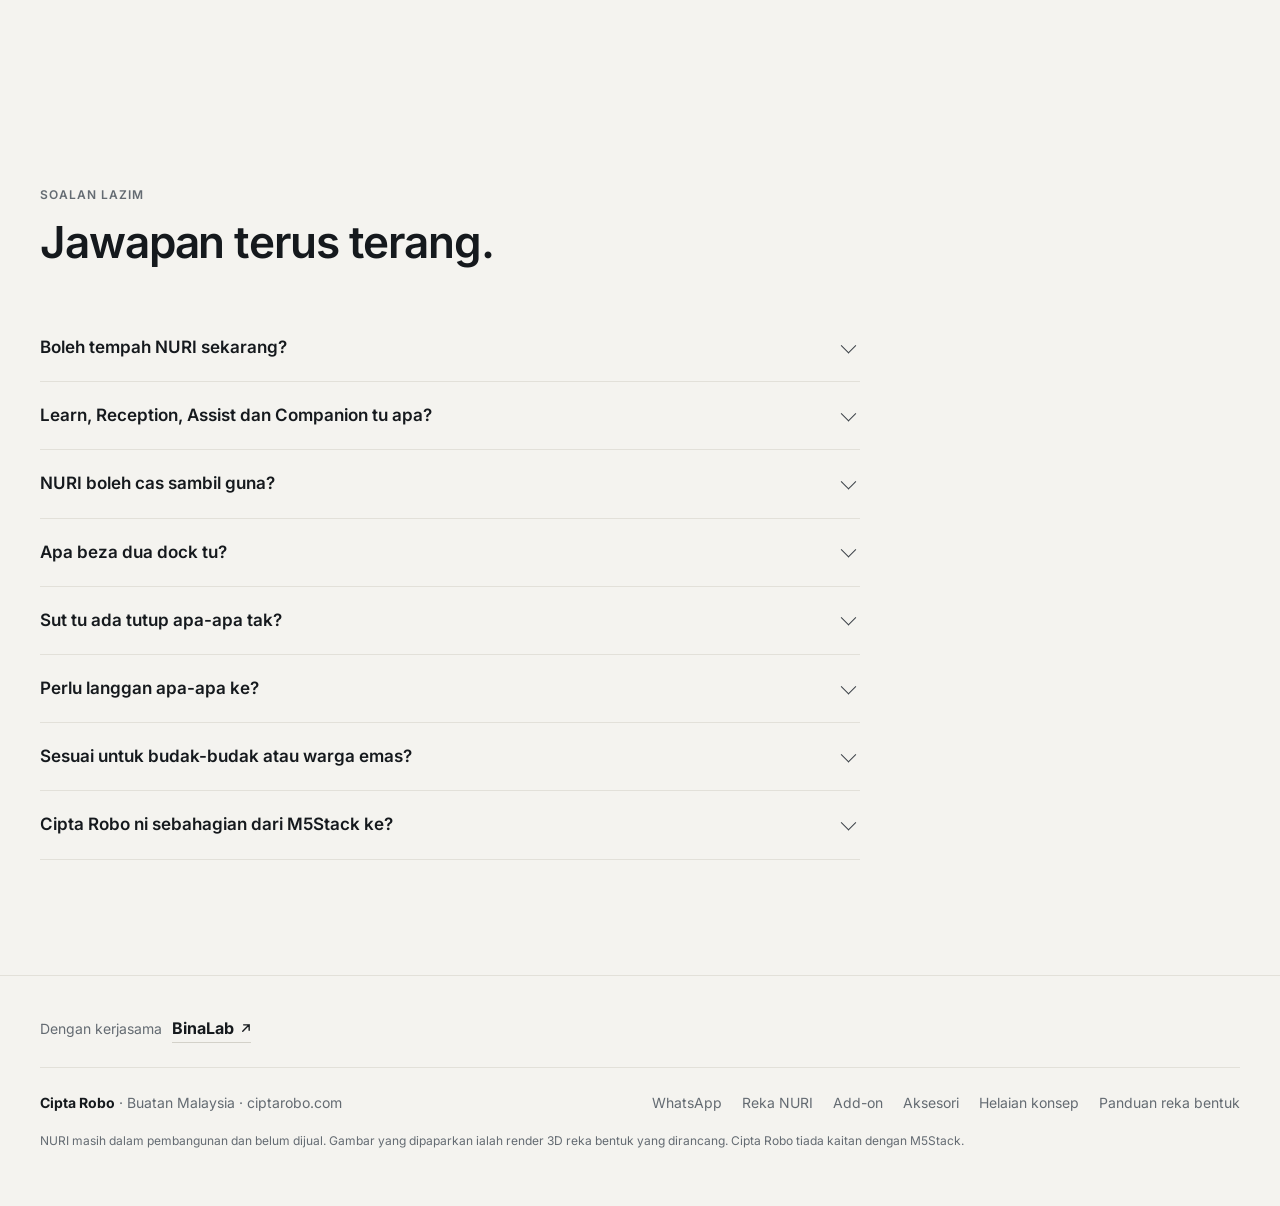
==== commit a1e8b4d8: "Accessories redesign: Go Cradle + camera-style Strap Clip + Shoulder Perch on a backpack - NURI Go C" ====
--- a/ms/index.html
+++ b/ms/index.html
@@ -21,7 +21,7 @@
 <script type="application/ld+json">{"@context":"https://schema.org","@type":"Organization","name":"Cipta Robo","url":"https://ciptarobo.com/","logo":"https://ciptarobo.com/assets/logo/icon-512.png","areaServed":"MY","contactPoint":{"@type":"ContactPoint","contactType":"sales","telephone":"+60199400004","availableLanguage":["ms","en"]}}</script>
 <link rel="icon" href="../favicon.svg" type="image/svg+xml"><link rel="apple-touch-icon" href="../apple-touch-icon.png">
 <link rel="preload" href="../assets/fonts/inter-latin-var.woff2" as="font" type="font/woff2" crossorigin>
-<link rel="stylesheet" href="../assets/site.css">
+<link rel="stylesheet" href="../assets/site.css?v=a05019bc">
 <script type="importmap">{"imports":{"three":"../vendor/three/three.module.min.js","three/addons/":"../vendor/three/addons/"}}</script>
 </head>
 <body>
@@ -189,14 +189,14 @@
  <div class="wrap">
   <div class="section-head">
    <div><span class="label">Aksesori</span><h2 style="margin-top:12px">Bawa NURI ke mana-mana.</h2></div>
-   <p class="lead">Dua aksesori boleh pakai yang sedang dibangunkan, supaya anda boleh berbual dengan NURI sambil berjalan. Kedua-duanya pegang NURI pada tapak dalam cradle berkunci, cas guna bateri kecil, dan biar kepalanya bebas berpaling ke arah anda.</p>
+   <p class="lead">Satu cradle, dua cara pakai. NURI duduk dalam Go Cradle yang memegang tapaknya, mengecas dari bateri sendiri dan boleh disorong ke mana-mana mount dengan satu klik. Kedua-dua mount boleh dipasang pada beg sandang yang anda dah ada.</p>
   </div>
   <div class="tabs" role="tablist" aria-label="Aksesori">
    <button role="tab" id="tab-strap" aria-selected="true" aria-controls="panel-acc">Strap Clip</button>
    <button role="tab" id="tab-perch" aria-selected="false" aria-controls="panel-acc">Shoulder Perch</button>
   </div>
   <div class="addon" id="panel-acc" role="tabpanel" aria-labelledby="tab-strap">
-   <div class="addon-stage" id="accStage"><span class="stage-note" id="accNote">Model 3D beranimasi · seret untuk pusingkan</span></div>
+   <div class="addon-stage" id="accStage"><button type="button" class="stage-btn" id="accExplode" aria-pressed="false">Lihat komponen</button><span class="stage-note" id="accNote">Model 3D beranimasi · seret untuk pusingkan</span></div>
    <div id="accText"></div>
   </div>
   <p class="note">Di luar rumah, NURI bersambung melalui hotspot telefon. Jangan guna semasa memandu atau berbasikal. Kesesuaian, berat, hayat bateri dan keselamatan akan diuji dulu sebelum dijual.</p>
@@ -287,6 +287,6 @@
  <div class="wrap" style="margin-top:16px;font-size:12px">NURI masih dalam pembangunan dan belum dijual. Gambar yang dipaparkan ialah render 3D reka bentuk yang dirancang. Cipta Robo tiada kaitan dengan M5Stack.</div>
 </footer>
 
-<script type="module" src="../assets/home.js"></script>
+<script type="module" src="../assets/home.js?v=a05019bc"></script>
 </body>
 </html>
--- a/assets/site.css
+++ b/assets/site.css
@@ -290,3 +290,5 @@
 .acc .addon-stage{background:radial-gradient(110% 90% at 50% 30%,#ffffff 0,#eeede8 60%,#e4e2dc 100%);border-color:var(--line)}
 .acc .addon-stage .stage-note{color:var(--muted)}
 .acc .spec{border-color:var(--line)}.acc .spec li{border-color:var(--line)}.acc .spec li span:first-child{color:var(--muted)}
+.stage-btn{position:absolute;right:14px;top:12px;z-index:2;background:#fffffff0;color:var(--ink);border:1px solid var(--line-2);border-radius:999px;padding:7px 14px;font-size:13px;font-weight:600;cursor:pointer}.stage-btn[aria-pressed=true]{background:var(--ink);color:#fff;border-color:var(--ink)}
+.acc .addon-stage{background:radial-gradient(110% 90% at 50% 25%,#fbfaf7 0,#e9e6df 55%,#d8d4cb 100%)}
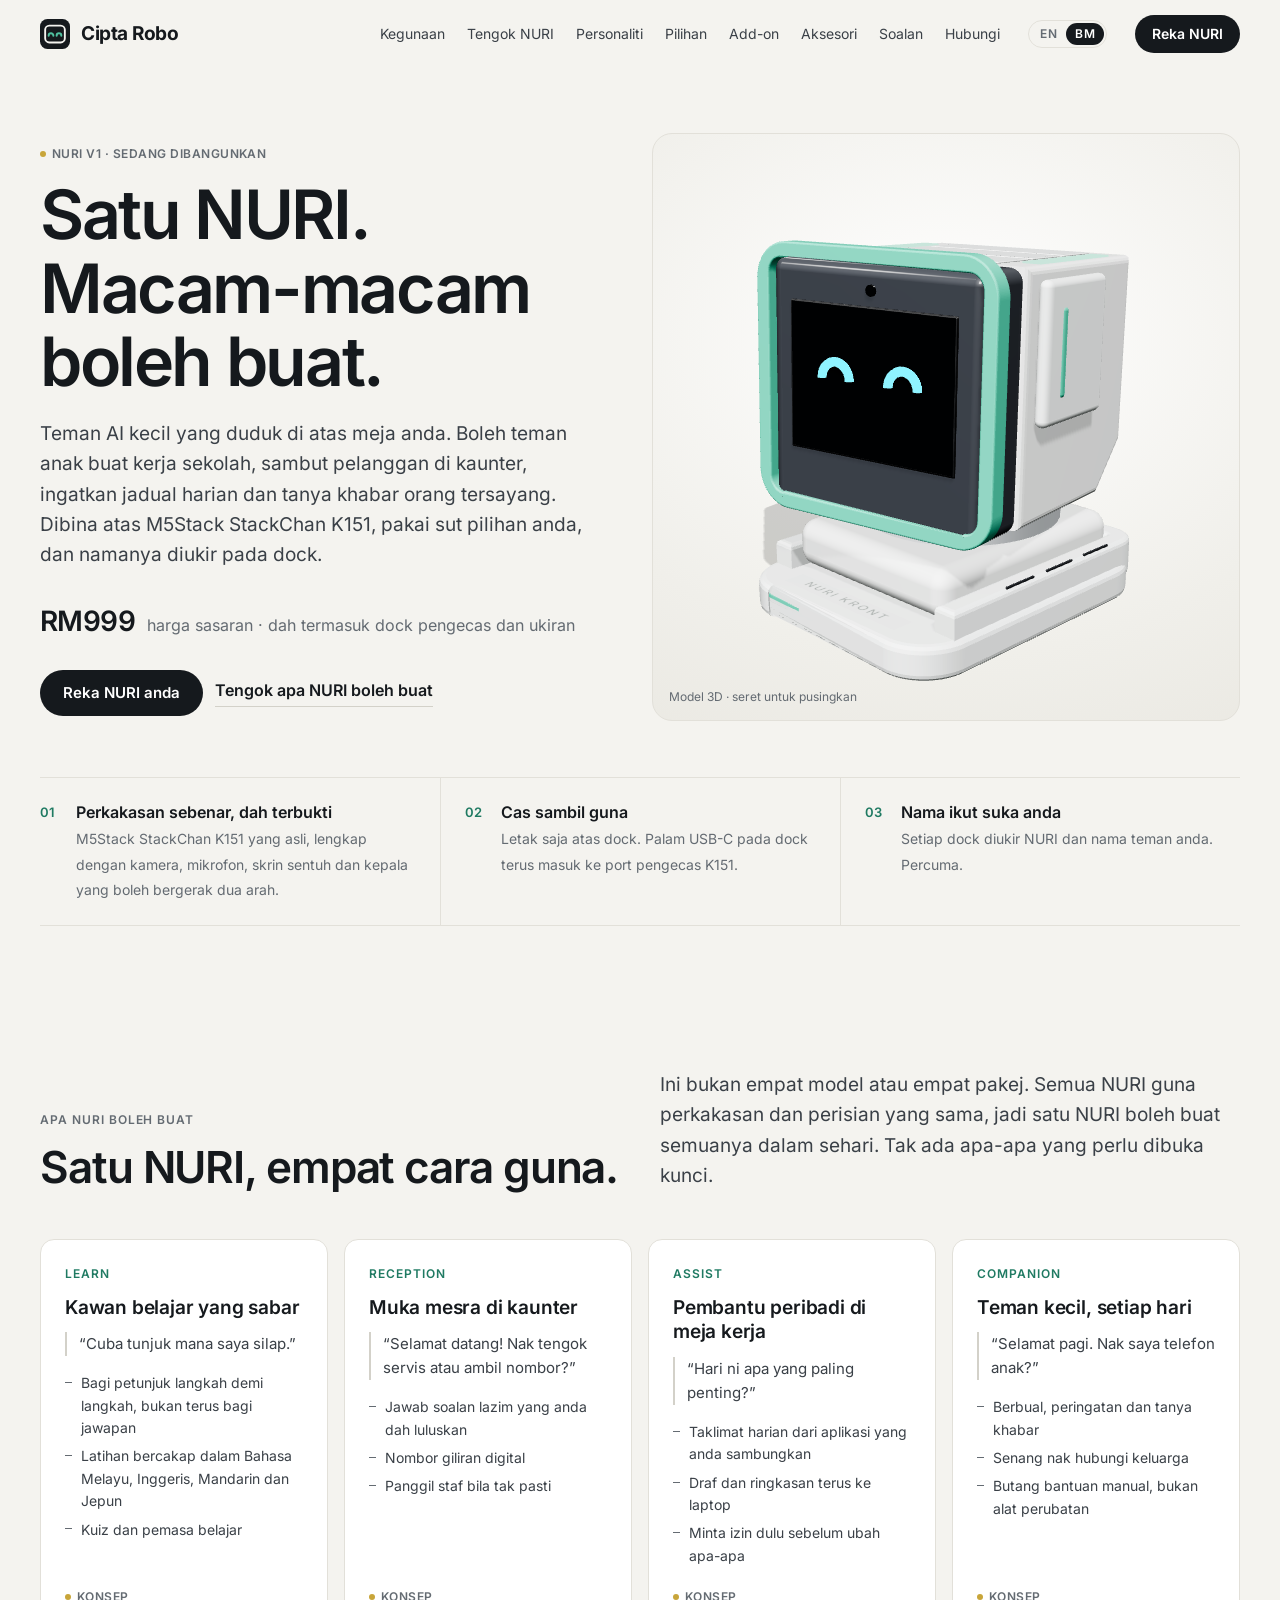
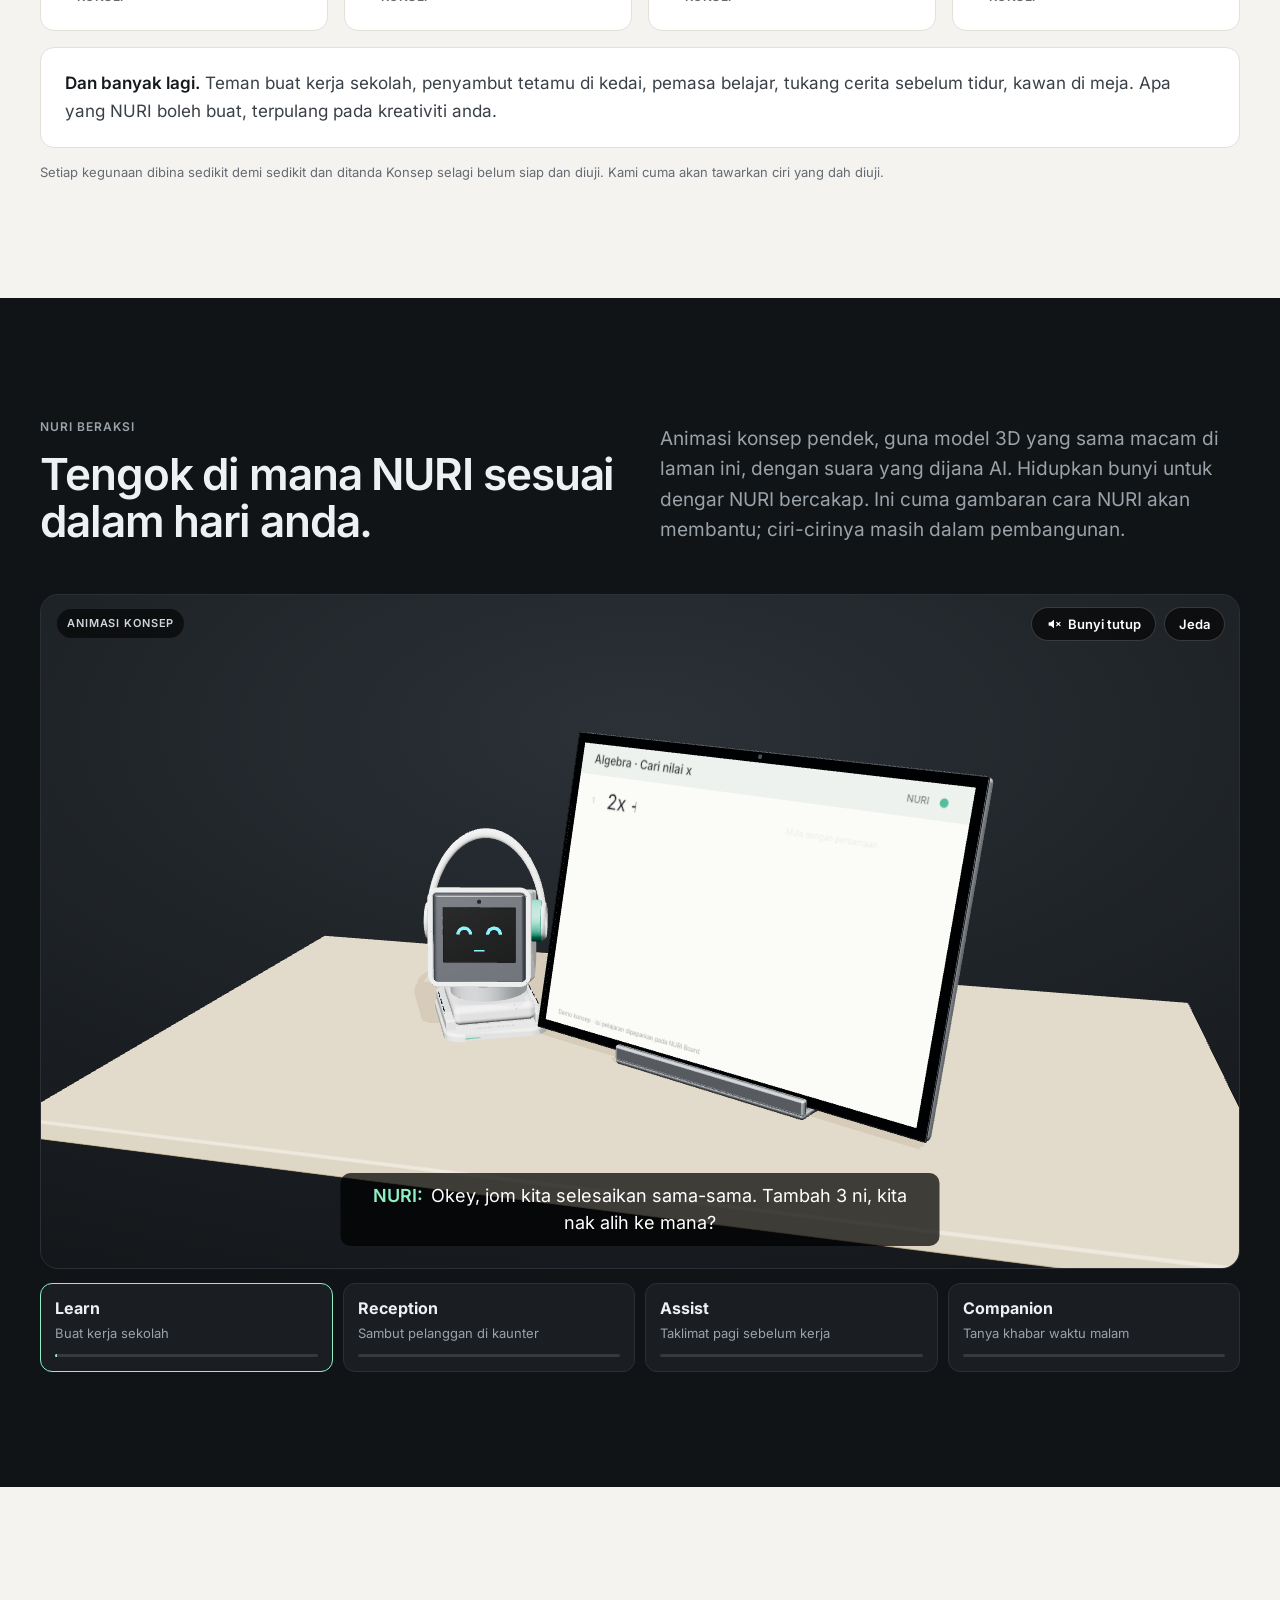
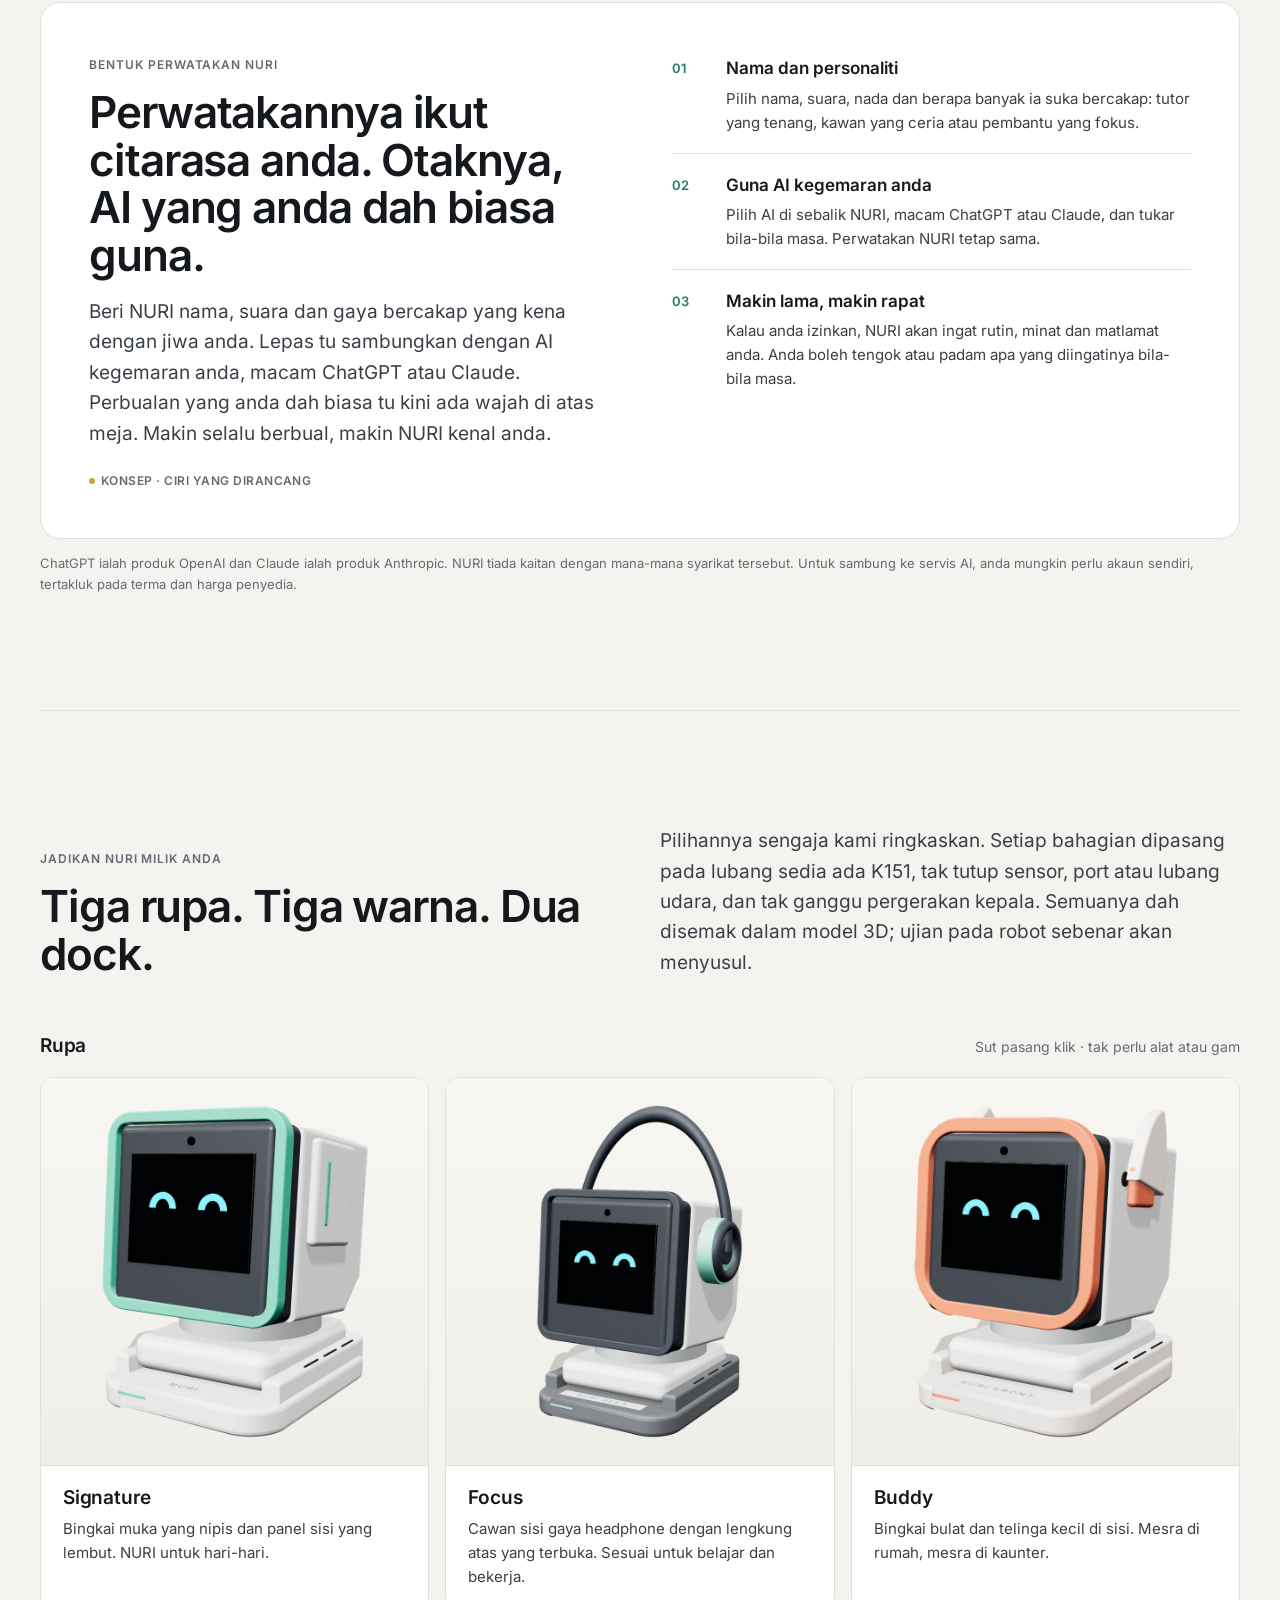
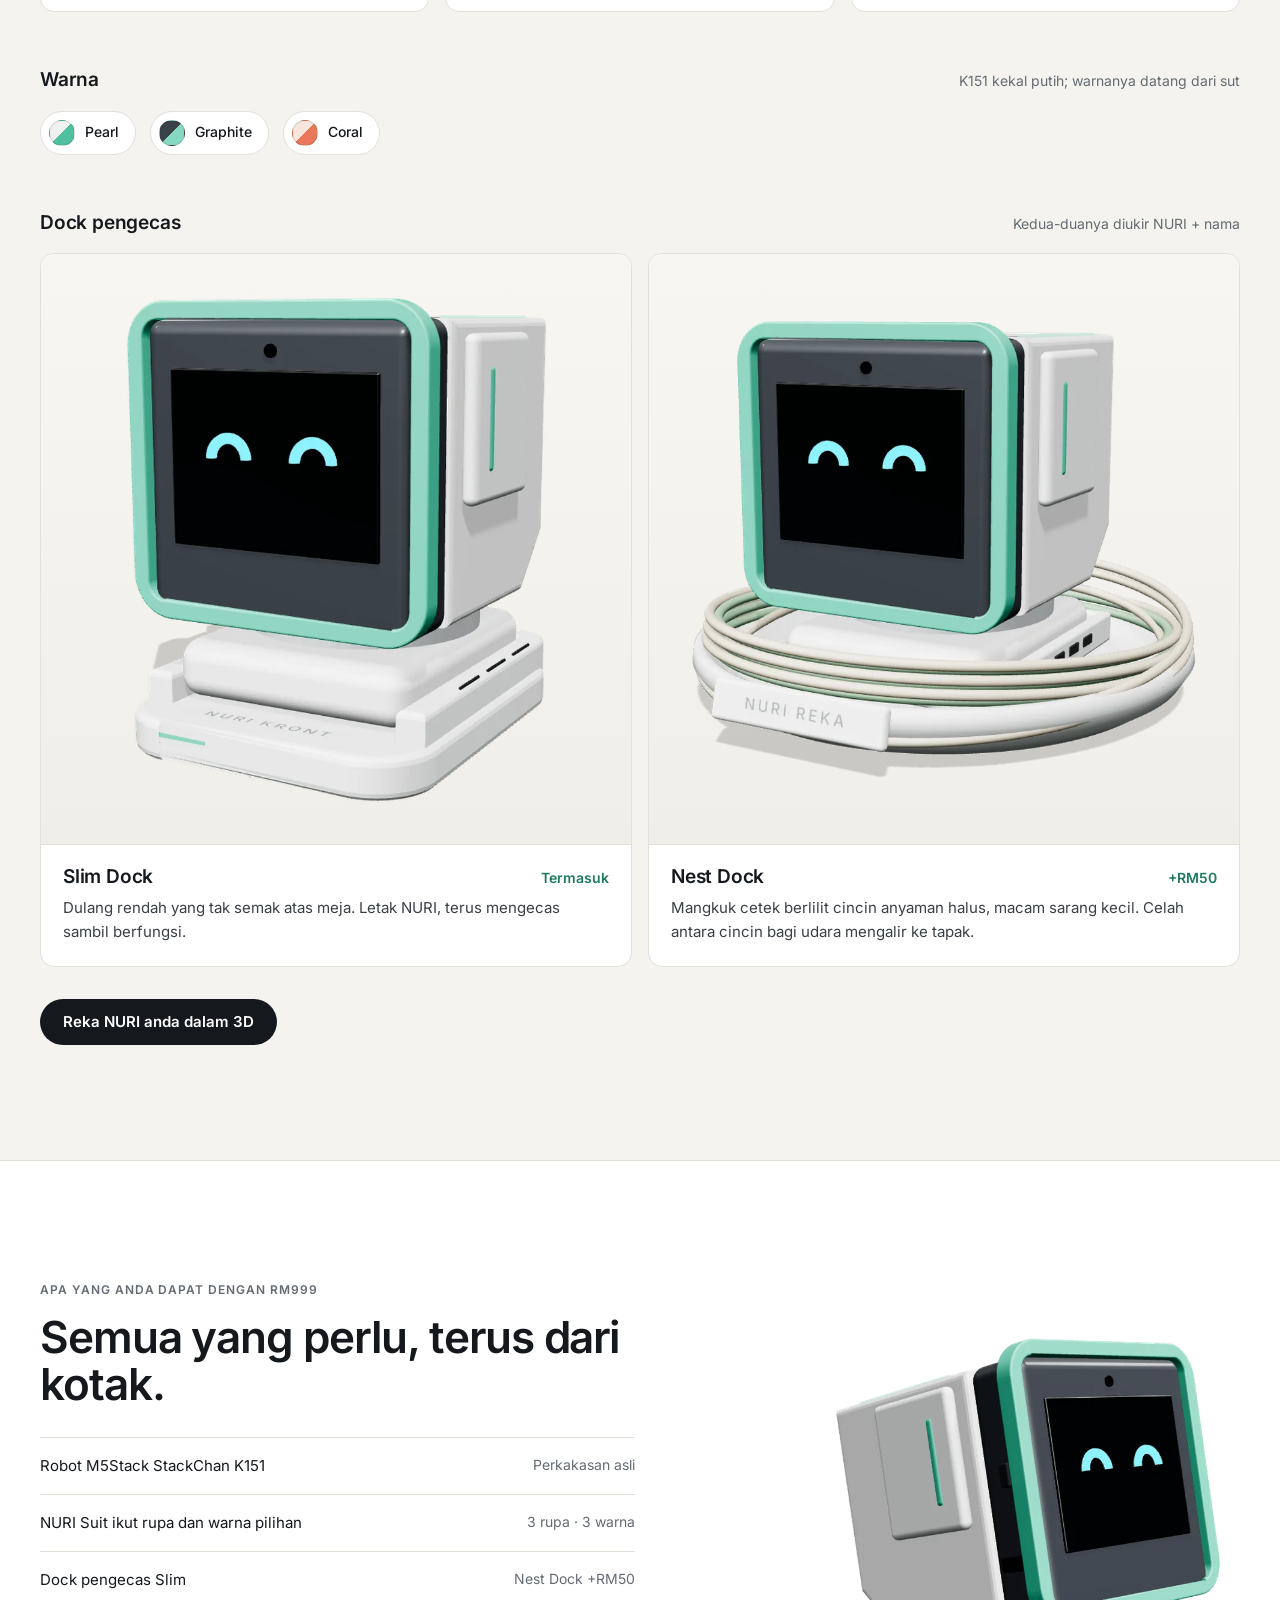
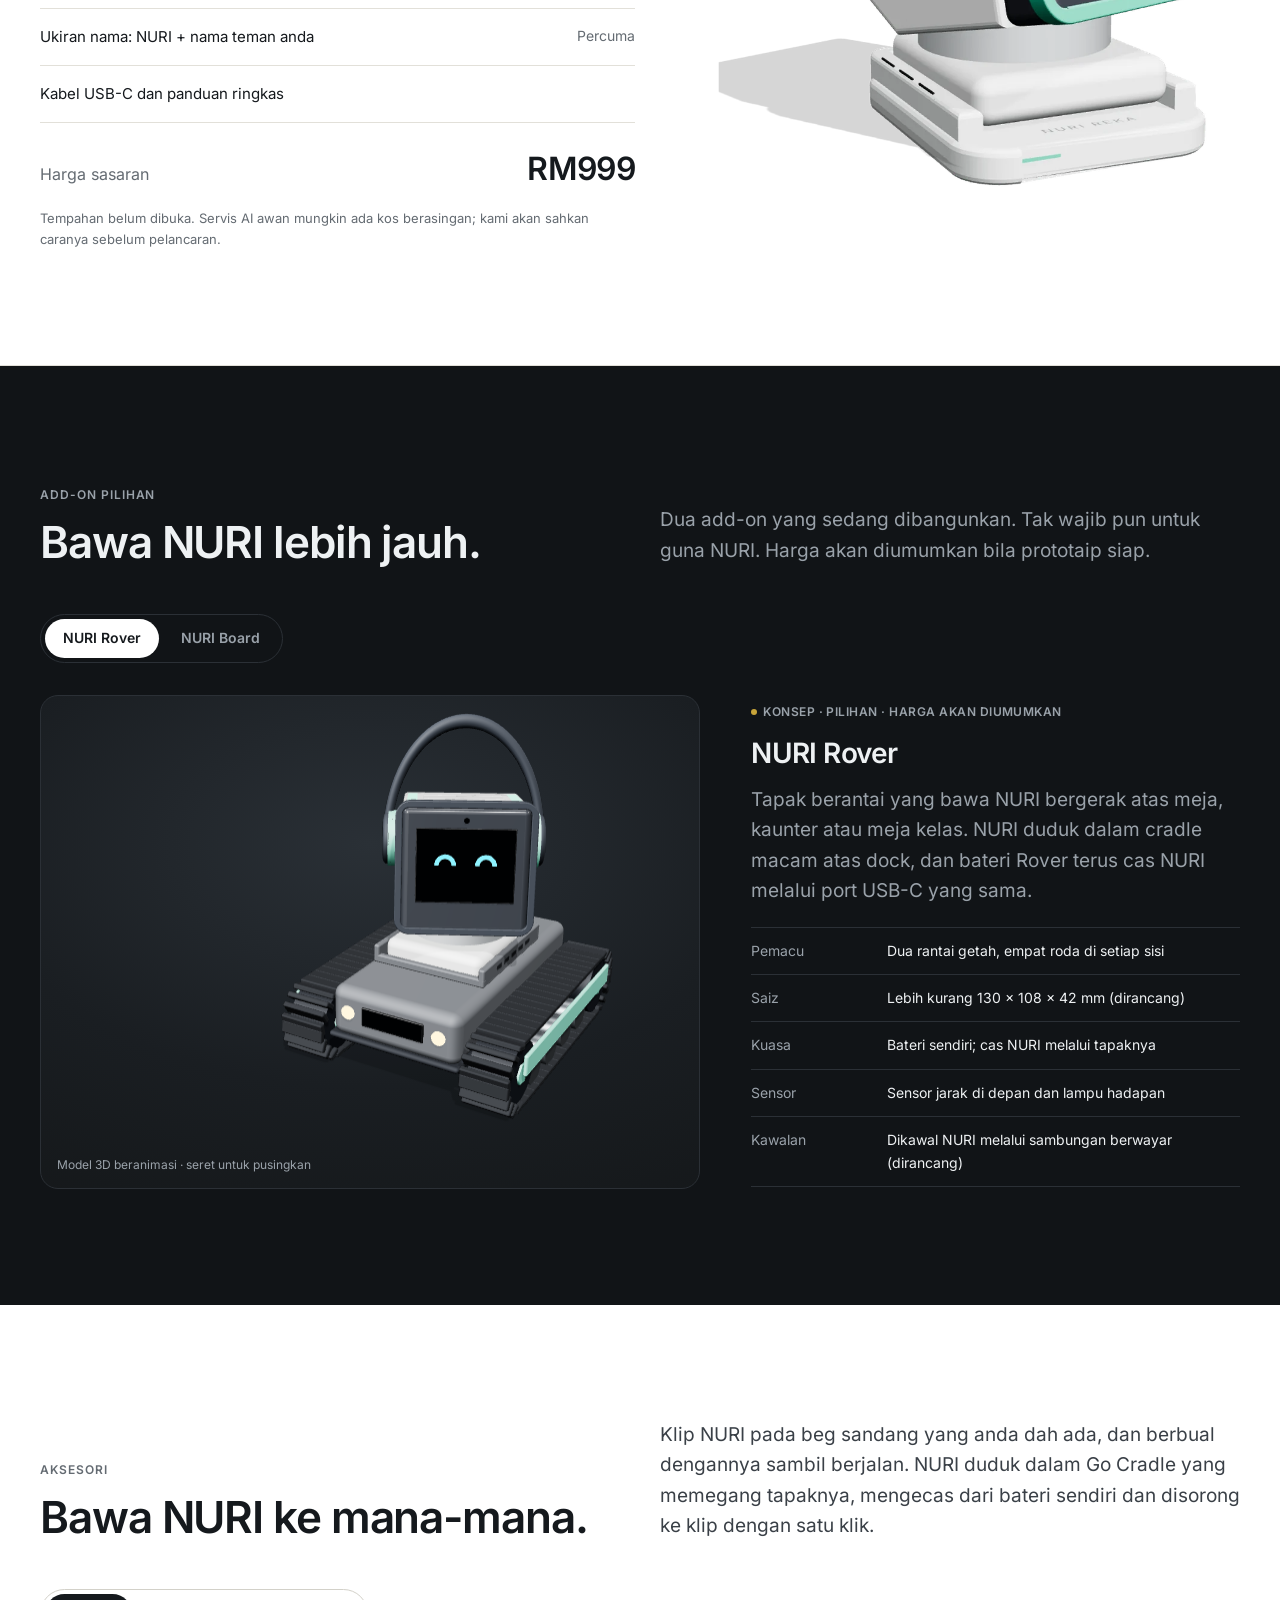
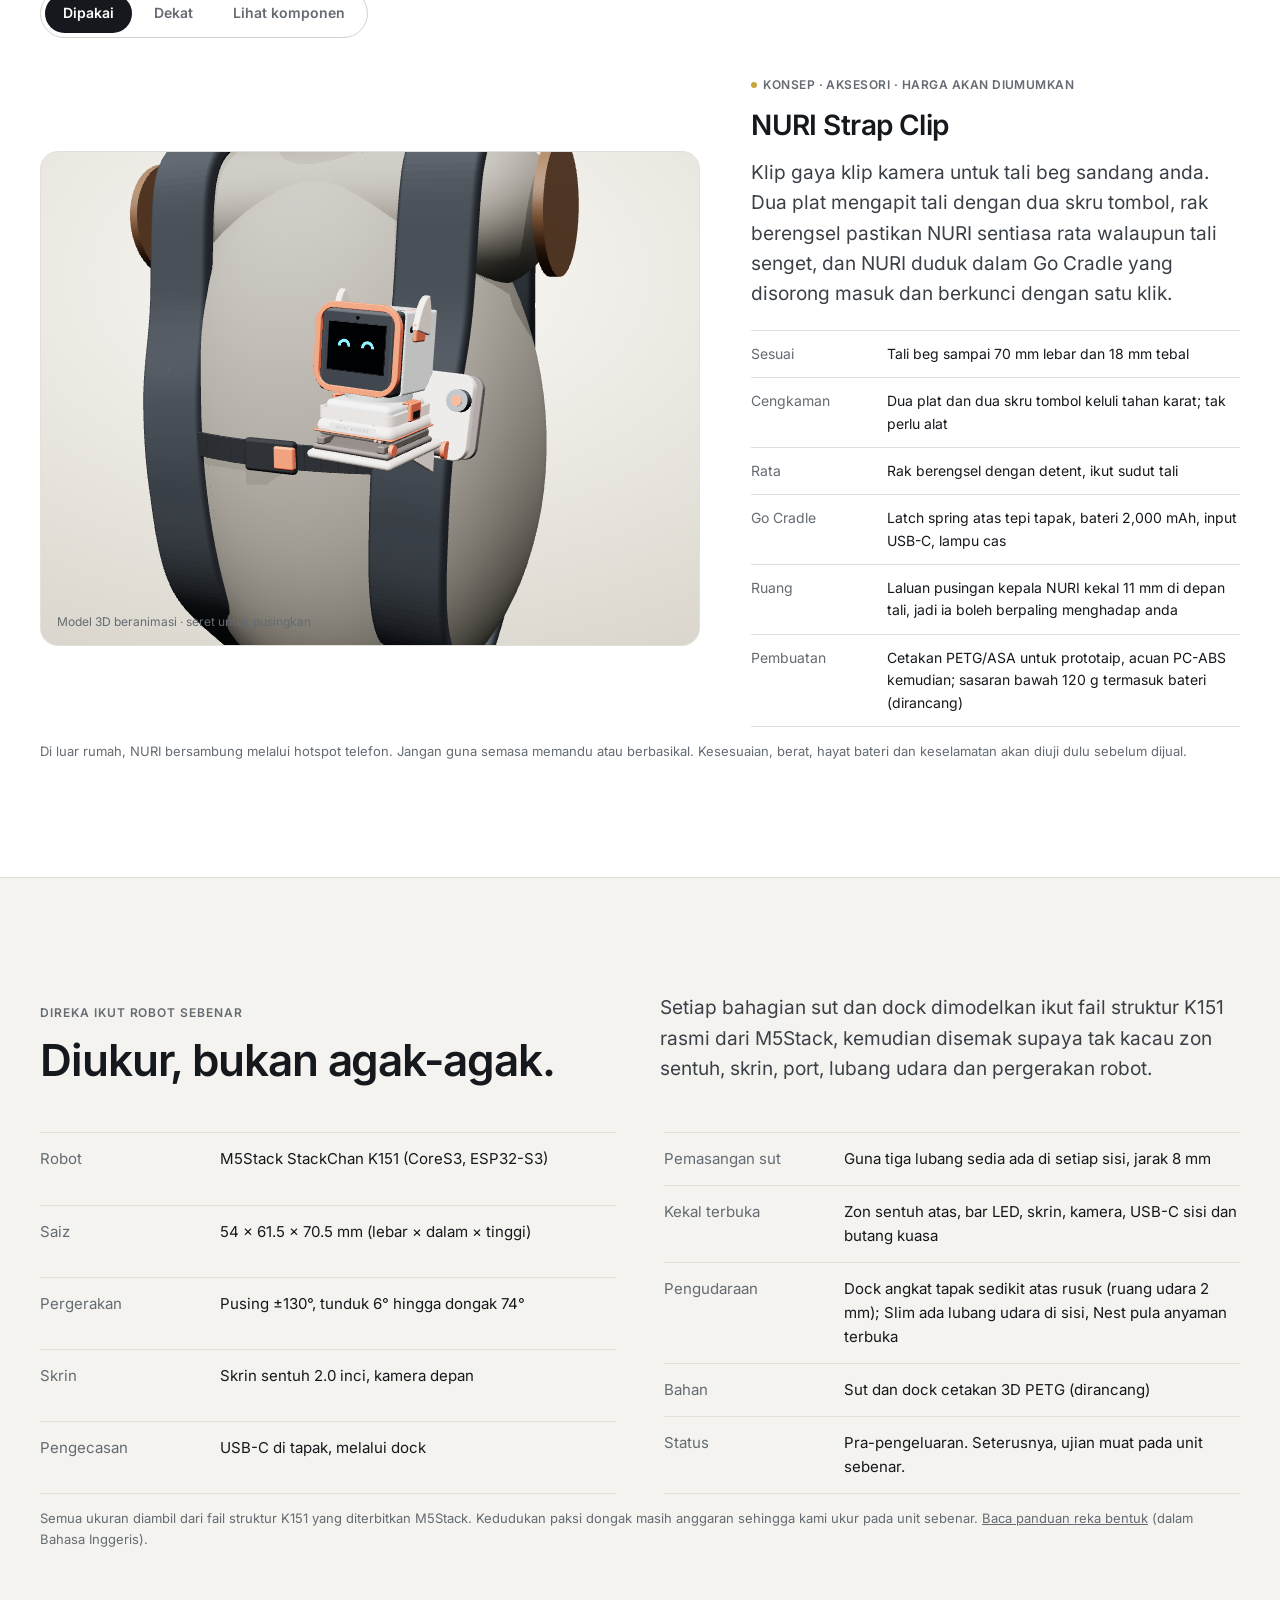
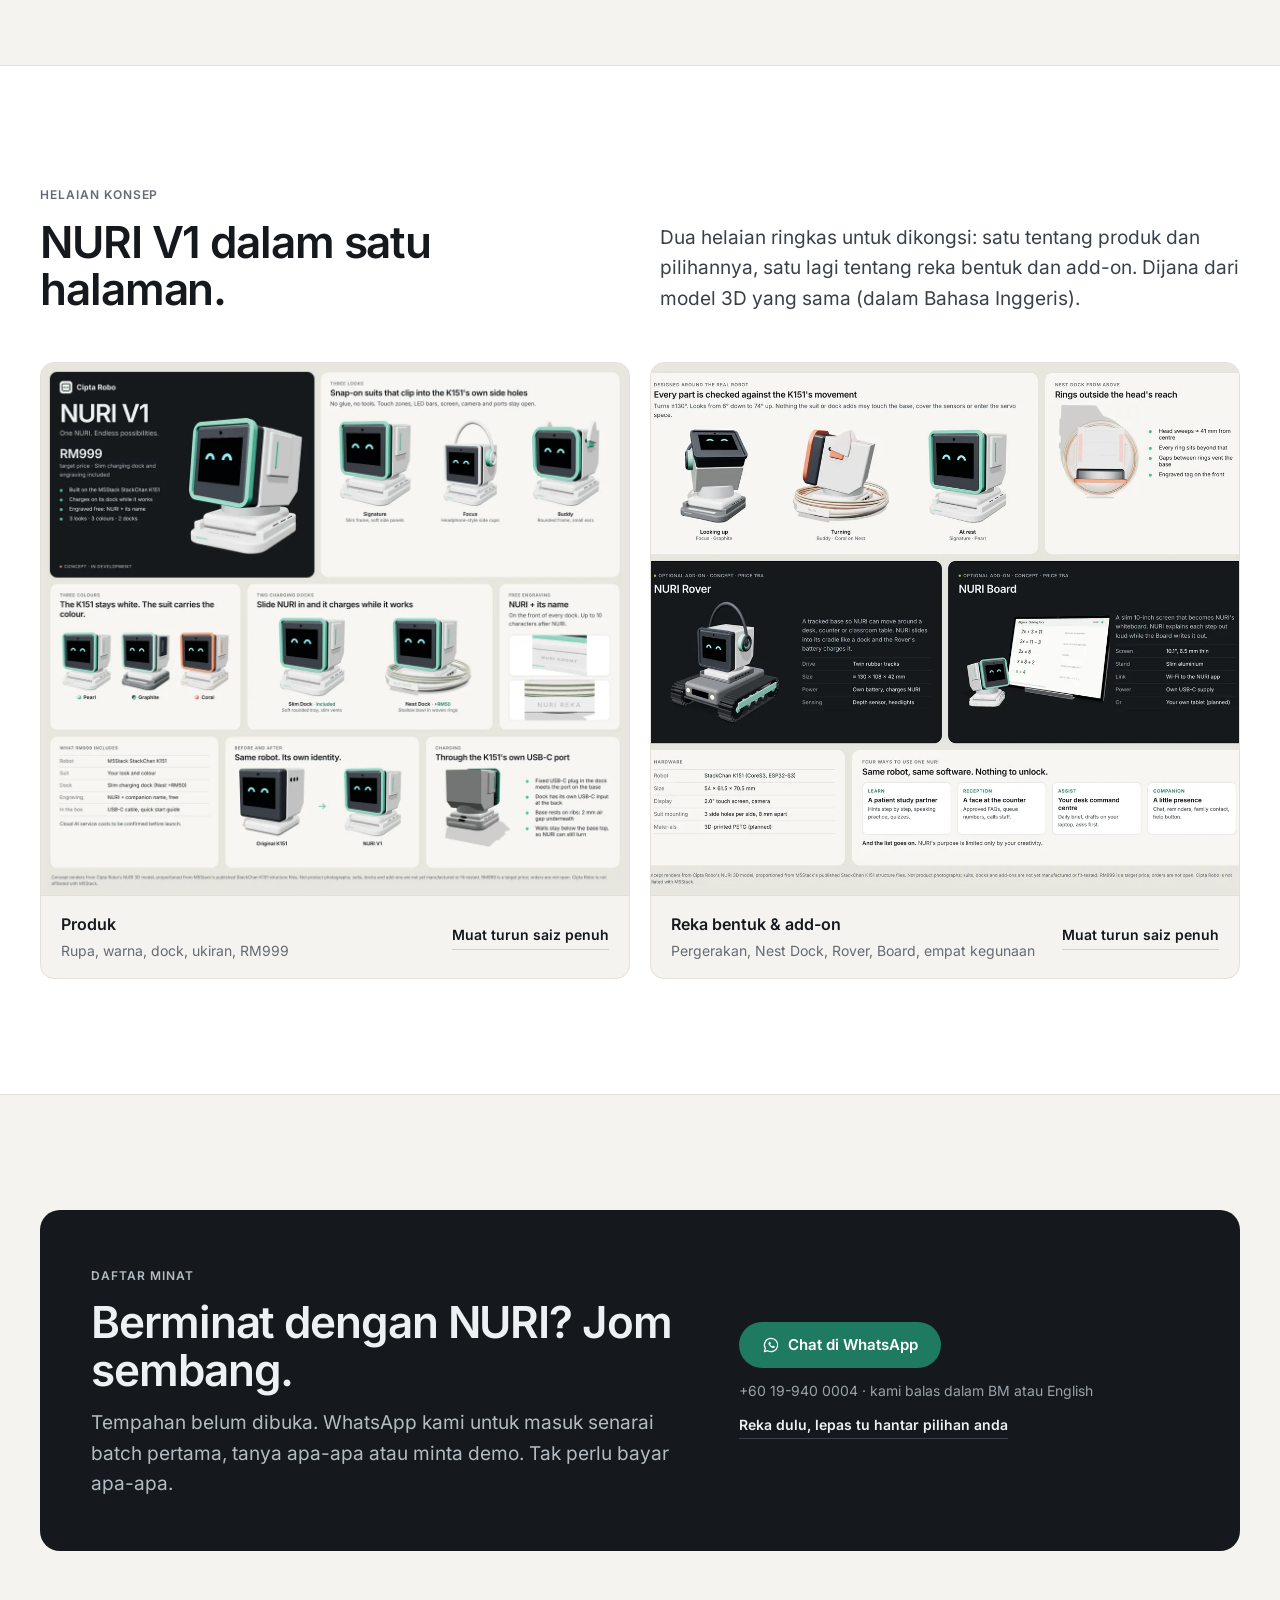
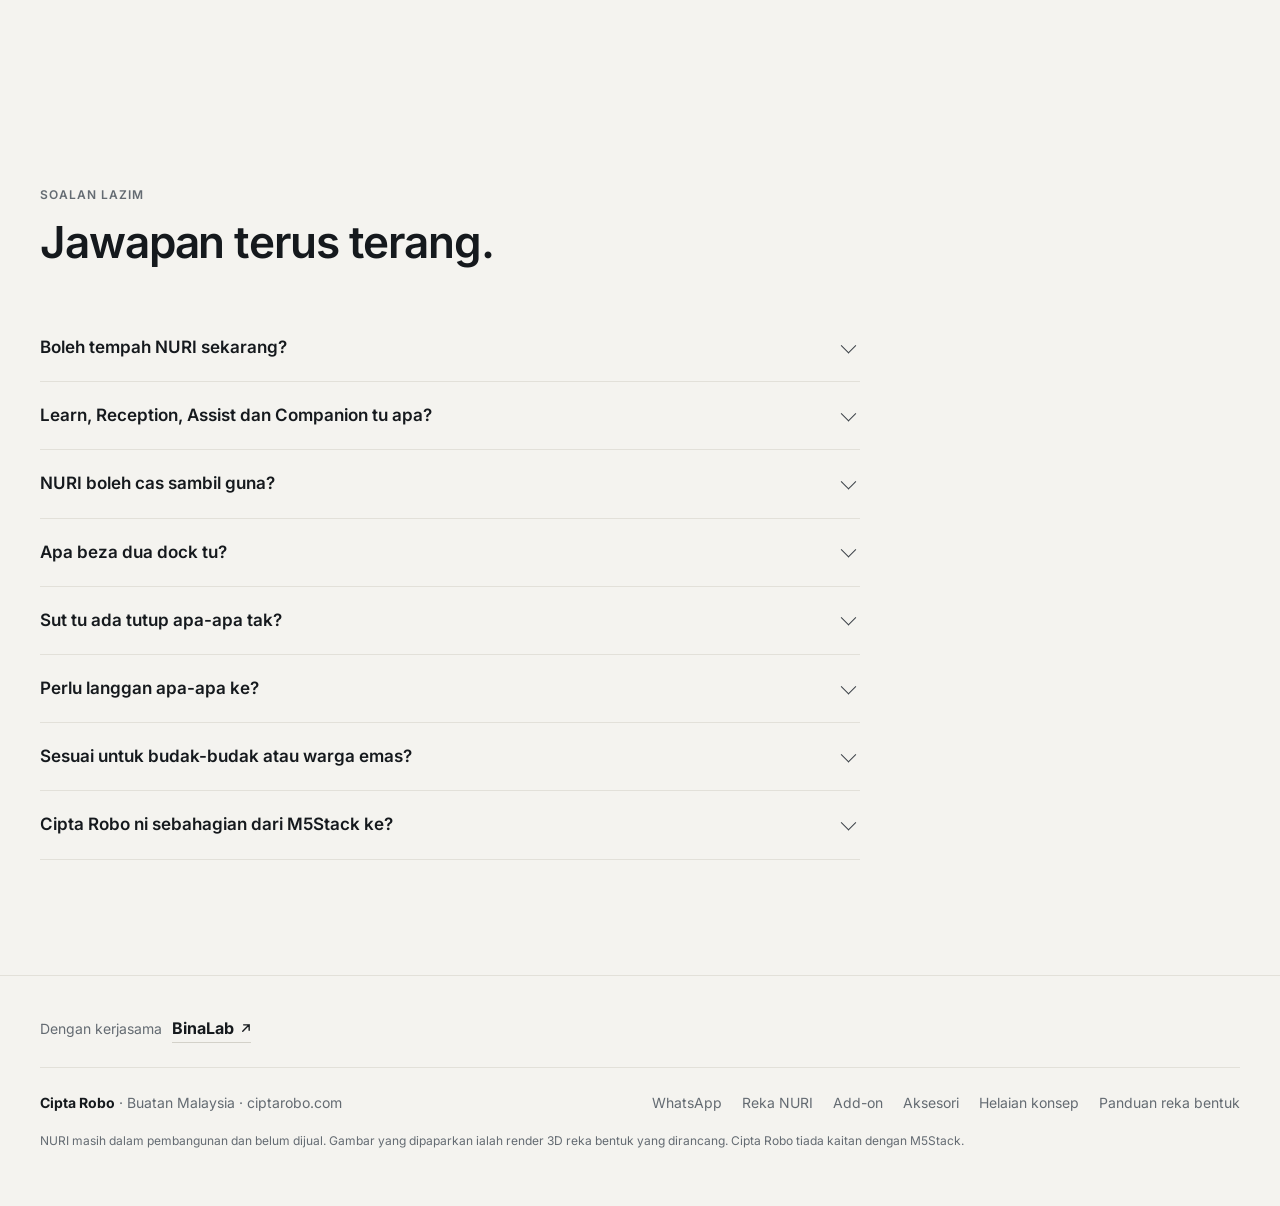
==== commit 26c441e2: "Accessories: Strap Clip only, clearer 3D - Shoulder Perch removed - Three views: worn, close-up, and" ====
--- a/ms/index.html
+++ b/ms/index.html
@@ -21,7 +21,7 @@
 <script type="application/ld+json">{"@context":"https://schema.org","@type":"Organization","name":"Cipta Robo","url":"https://ciptarobo.com/","logo":"https://ciptarobo.com/assets/logo/icon-512.png","areaServed":"MY","contactPoint":{"@type":"ContactPoint","contactType":"sales","telephone":"+60199400004","availableLanguage":["ms","en"]}}</script>
 <link rel="icon" href="../favicon.svg" type="image/svg+xml"><link rel="apple-touch-icon" href="../apple-touch-icon.png">
 <link rel="preload" href="../assets/fonts/inter-latin-var.woff2" as="font" type="font/woff2" crossorigin>
-<link rel="stylesheet" href="../assets/site.css?v=a05019bc">
+<link rel="stylesheet" href="../assets/site.css?v=401659fe">
 <script type="importmap">{"imports":{"three":"../vendor/three/three.module.min.js","three/addons/":"../vendor/three/addons/"}}</script>
 </head>
 <body>
@@ -189,14 +189,15 @@
  <div class="wrap">
   <div class="section-head">
    <div><span class="label">Aksesori</span><h2 style="margin-top:12px">Bawa NURI ke mana-mana.</h2></div>
-   <p class="lead">Satu cradle, dua cara pakai. NURI duduk dalam Go Cradle yang memegang tapaknya, mengecas dari bateri sendiri dan boleh disorong ke mana-mana mount dengan satu klik. Kedua-dua mount boleh dipasang pada beg sandang yang anda dah ada.</p>
-  </div>
-  <div class="tabs" role="tablist" aria-label="Aksesori">
-   <button role="tab" id="tab-strap" aria-selected="true" aria-controls="panel-acc">Strap Clip</button>
-   <button role="tab" id="tab-perch" aria-selected="false" aria-controls="panel-acc">Shoulder Perch</button>
-  </div>
-  <div class="addon" id="panel-acc" role="tabpanel" aria-labelledby="tab-strap">
-   <div class="addon-stage" id="accStage"><button type="button" class="stage-btn" id="accExplode" aria-pressed="false">Lihat komponen</button><span class="stage-note" id="accNote">Model 3D beranimasi · seret untuk pusingkan</span></div>
+   <p class="lead">Klip NURI pada beg sandang yang anda dah ada, dan berbual dengannya sambil berjalan. NURI duduk dalam Go Cradle yang memegang tapaknya, mengecas dari bateri sendiri dan disorong ke klip dengan satu klik.</p>
+  </div>
+  <div class="tabs acc-views" role="group" aria-label="Paparan">
+   <button type="button" data-view="worn" aria-pressed="true">Dipakai</button>
+   <button type="button" data-view="close" aria-pressed="false">Dekat</button>
+   <button type="button" data-view="parts" aria-pressed="false">Lihat komponen</button>
+  </div>
+  <div class="addon" id="panel-acc">
+   <div class="addon-stage" id="accStage"><span class="stage-note" id="accNote">Model 3D beranimasi · seret untuk pusingkan</span></div>
    <div id="accText"></div>
   </div>
   <p class="note">Di luar rumah, NURI bersambung melalui hotspot telefon. Jangan guna semasa memandu atau berbasikal. Kesesuaian, berat, hayat bateri dan keselamatan akan diuji dulu sebelum dijual.</p>
@@ -287,6 +288,6 @@
  <div class="wrap" style="margin-top:16px;font-size:12px">NURI masih dalam pembangunan dan belum dijual. Gambar yang dipaparkan ialah render 3D reka bentuk yang dirancang. Cipta Robo tiada kaitan dengan M5Stack.</div>
 </footer>
 
-<script type="module" src="../assets/home.js?v=a05019bc"></script>
+<script type="module" src="../assets/home.js?v=401659fe"></script>
 </body>
 </html>
--- a/assets/site.css
+++ b/assets/site.css
@@ -292,3 +292,10 @@
 .acc .spec{border-color:var(--line)}.acc .spec li{border-color:var(--line)}.acc .spec li span:first-child{color:var(--muted)}
 .stage-btn{position:absolute;right:14px;top:12px;z-index:2;background:#fffffff0;color:var(--ink);border:1px solid var(--line-2);border-radius:999px;padding:7px 14px;font-size:13px;font-weight:600;cursor:pointer}.stage-btn[aria-pressed=true]{background:var(--ink);color:#fff;border-color:var(--ink)}
 .acc .addon-stage{background:radial-gradient(110% 90% at 50% 25%,#fbfaf7 0,#e9e6df 55%,#d8d4cb 100%)}
+.acc .tabs button[aria-pressed=true]{background:var(--ink);color:#fff}
+.acc-labels{position:absolute;inset:0;pointer-events:none;z-index:1}
+.acc-label{position:absolute;left:0;top:0;margin:-11px 0 0 8px;white-space:nowrap;font-size:12px;font-weight:600;color:var(--ink);background:#ffffffeb;border:1px solid var(--line-2);border-radius:999px;padding:3px 9px;opacity:0;transition:opacity .2s}
+.acc-label::before{content:"";position:absolute;left:-8px;top:50%;width:6px;height:6px;margin-top:-3px;border-radius:50%;background:var(--ink)}
+.acc-label.left{margin-left:0}.acc-label.left{translate:calc(-100% - 8px) 0}.acc-label.left::before{left:auto;right:-8px}
+@media (max-width:560px){.acc-label{font-size:11px;padding:2px 7px}}
+@media (max-width:760px){.acc .addon-stage{aspect-ratio:1/1}}
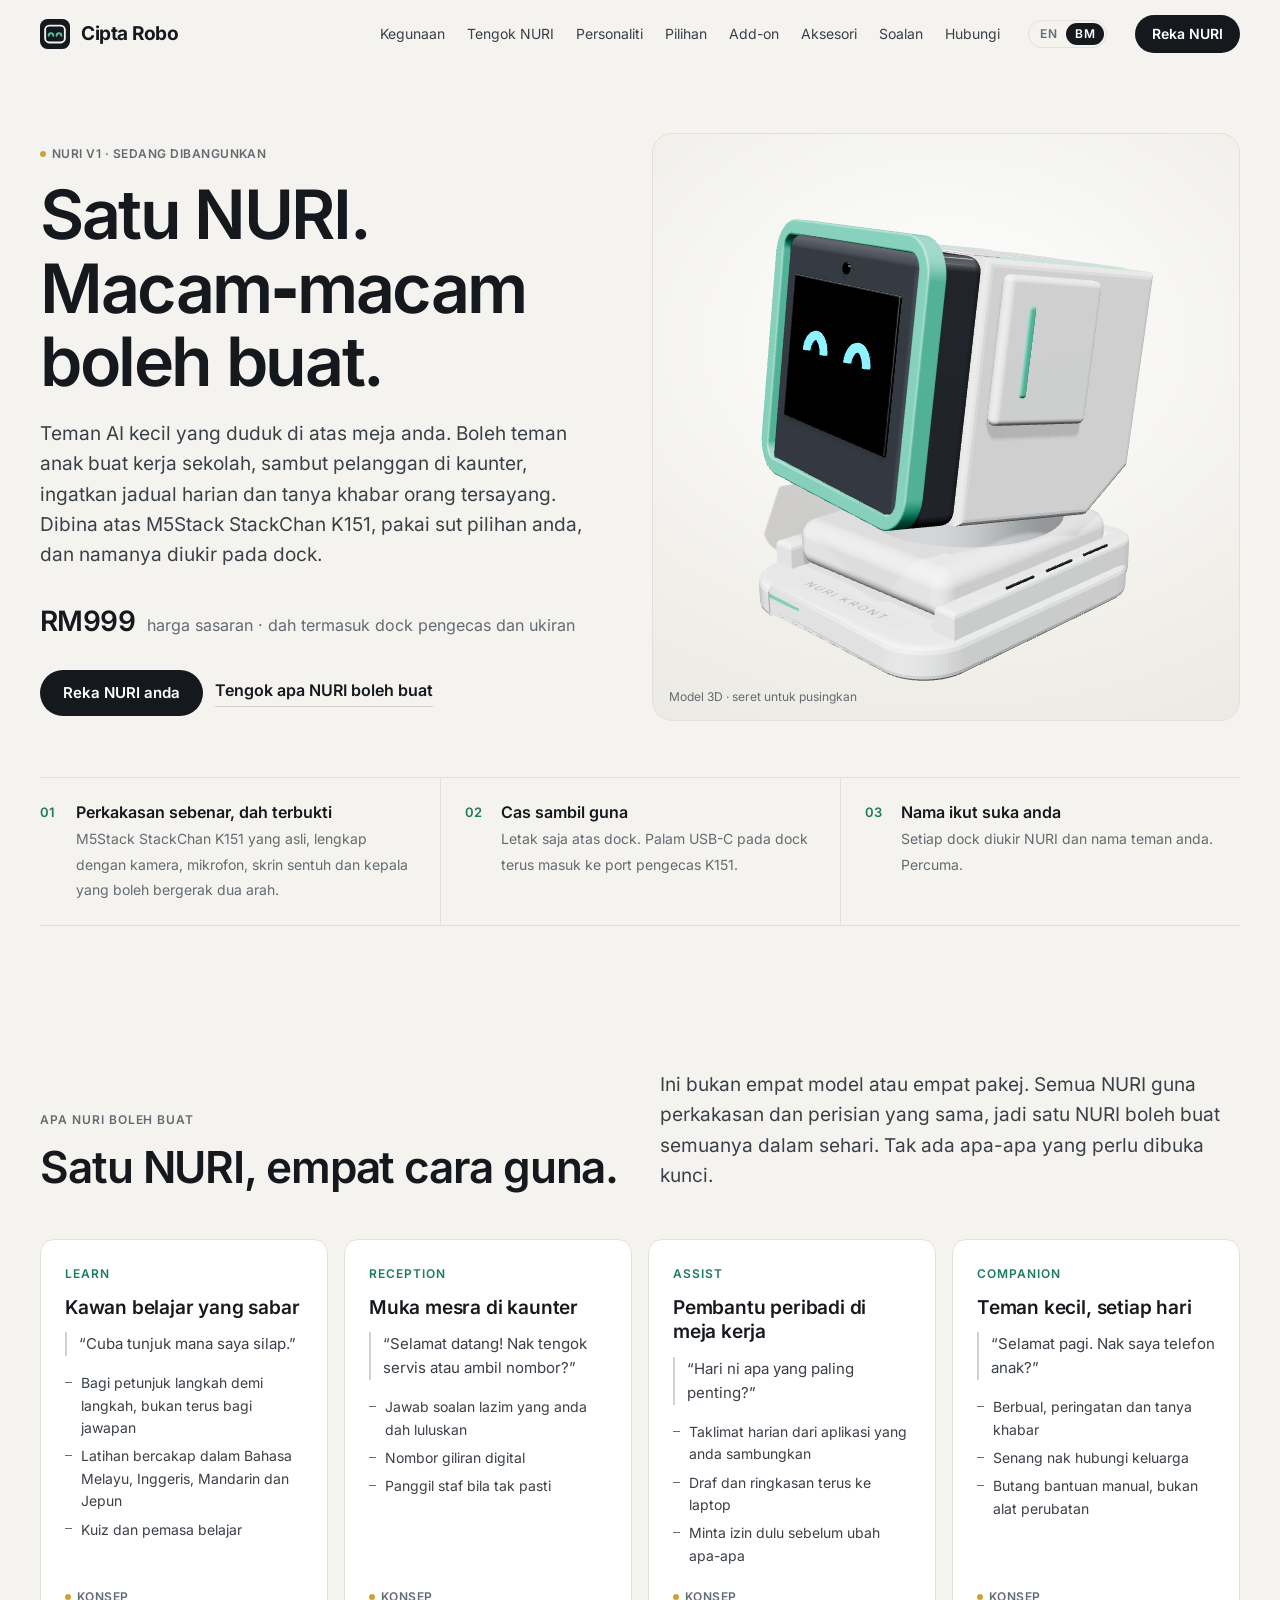
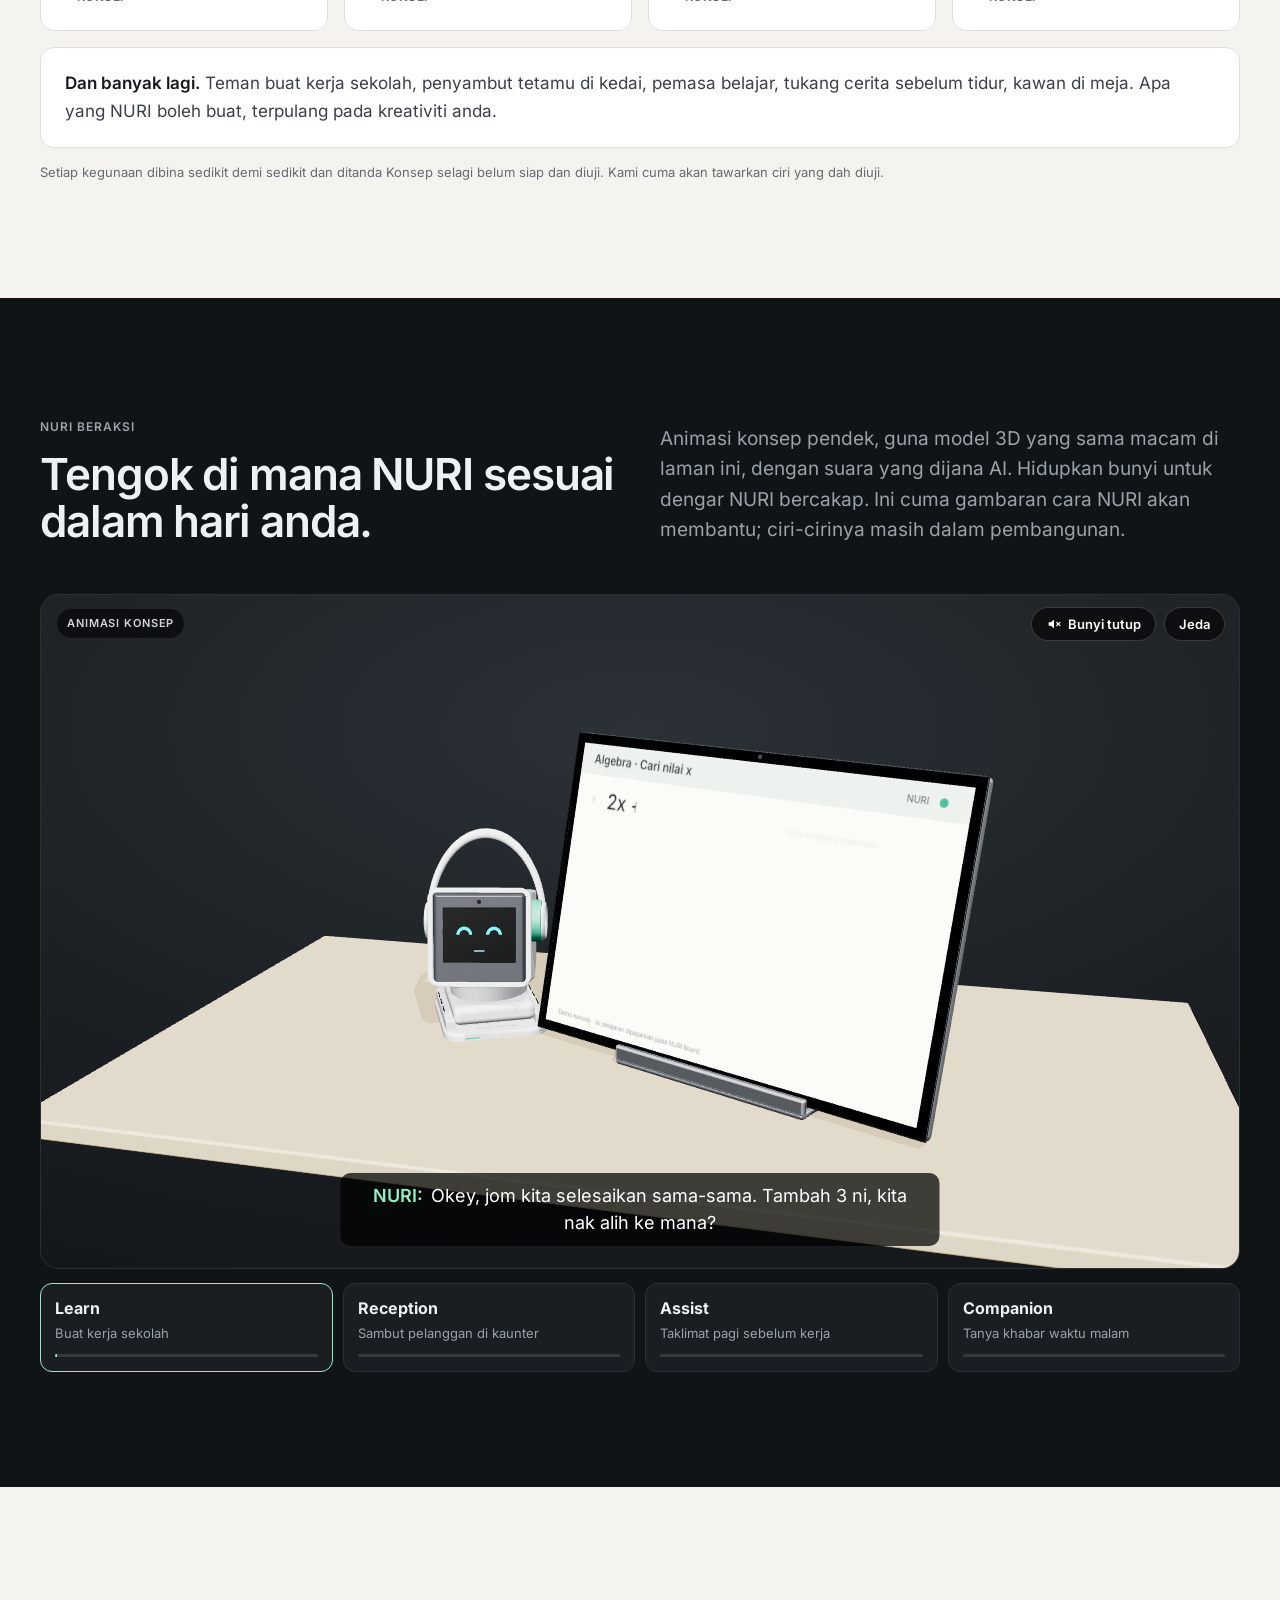
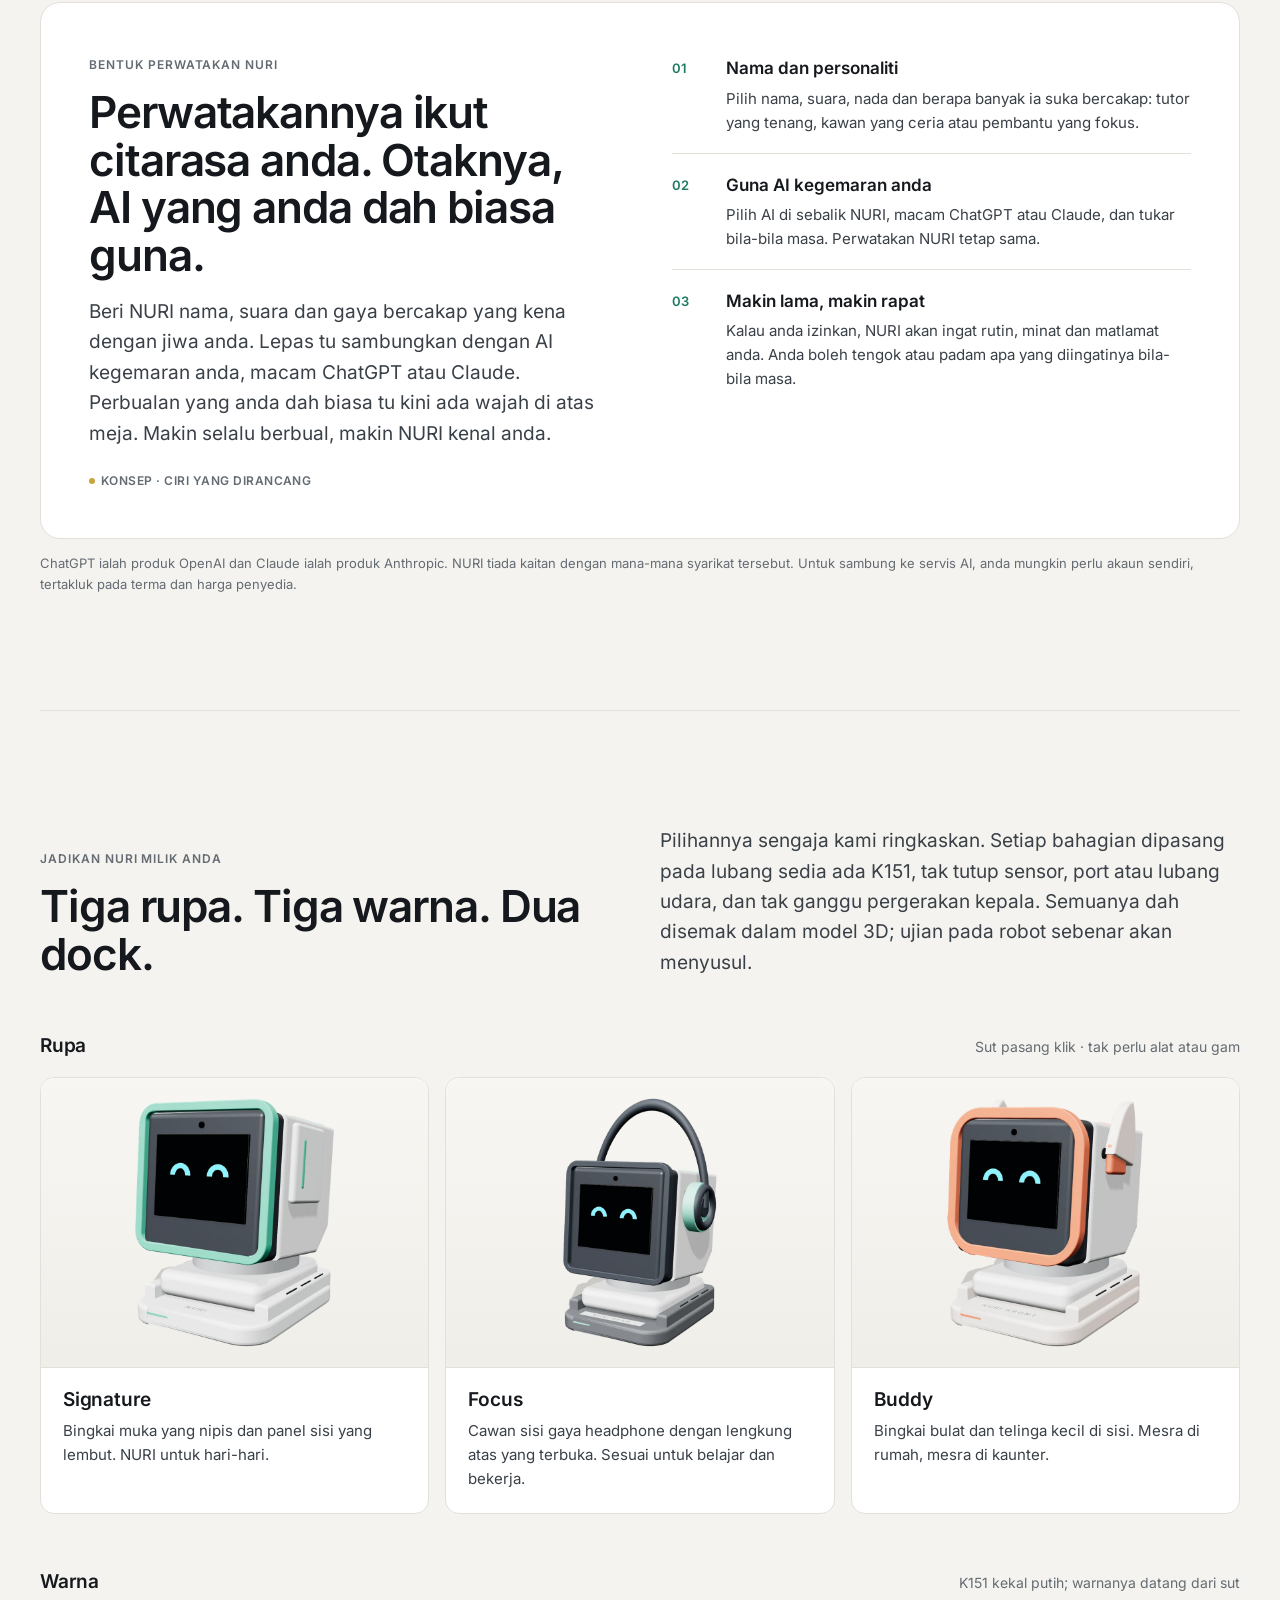
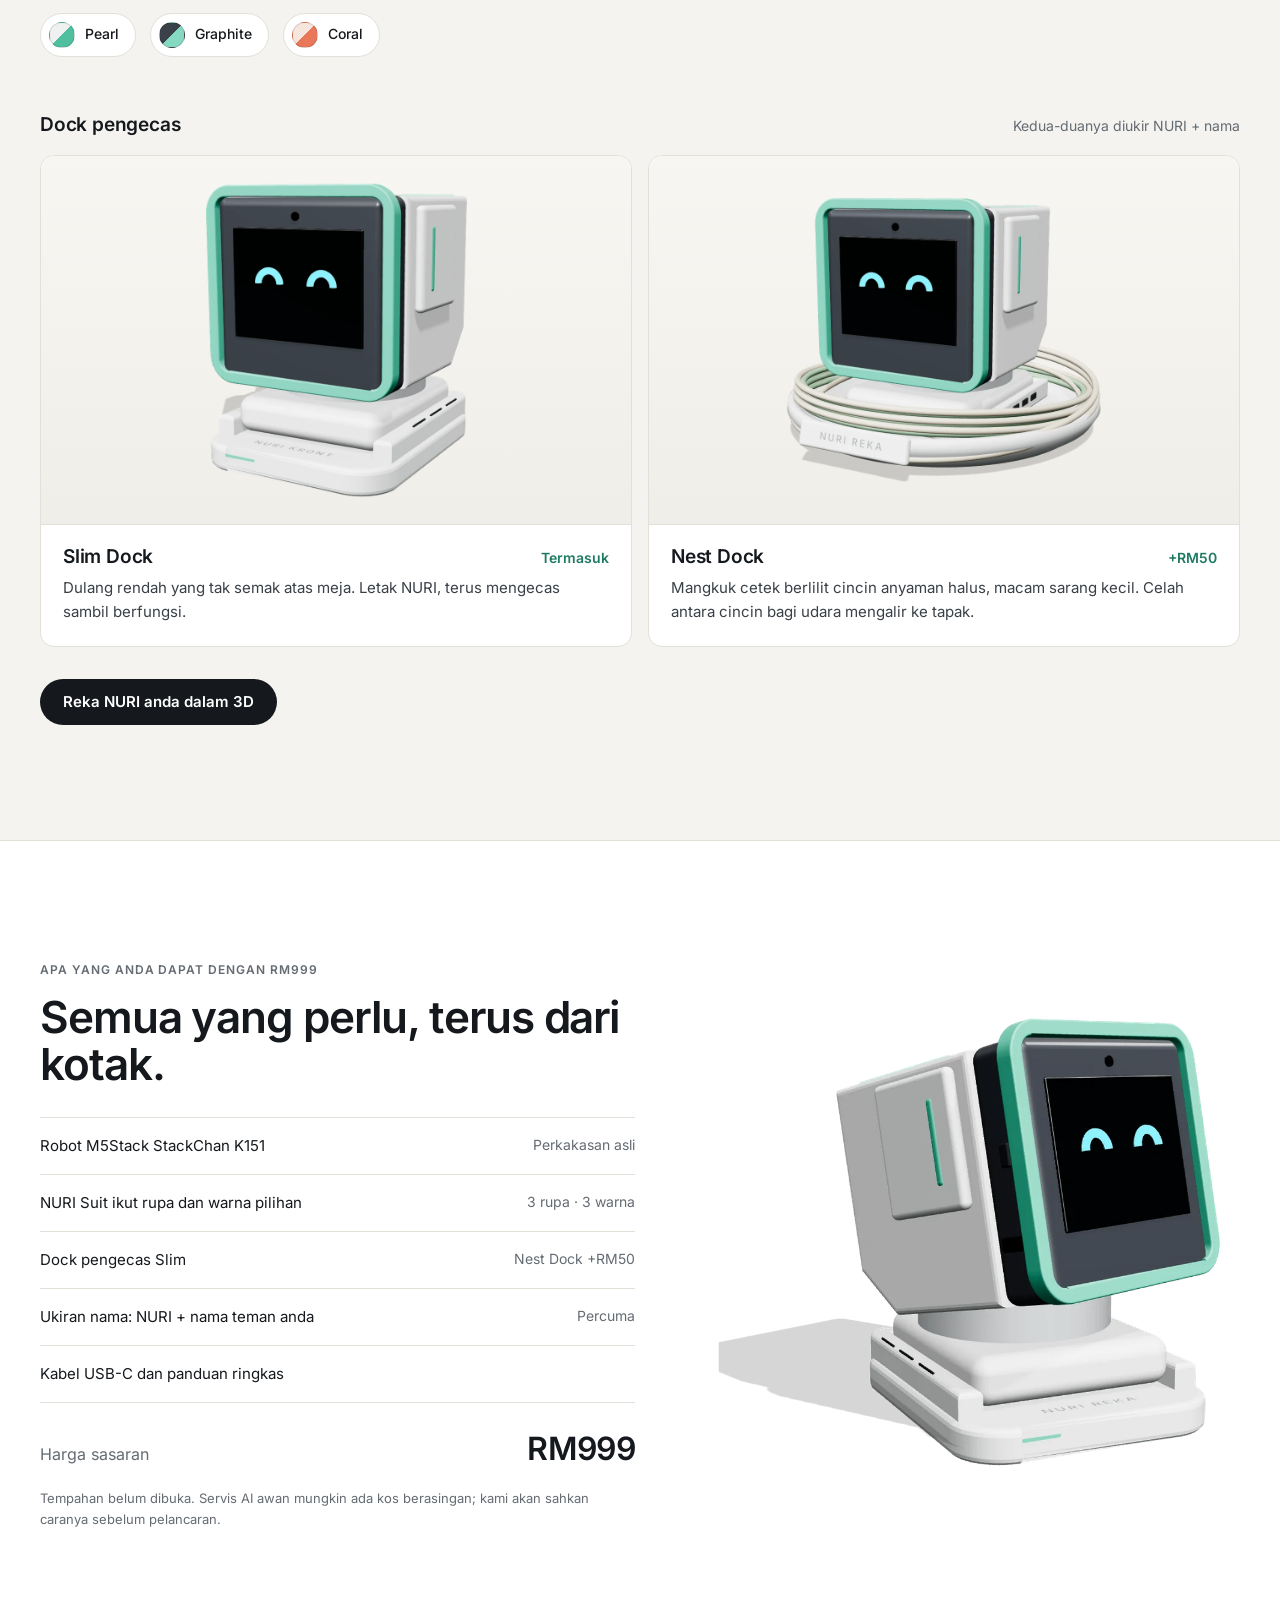
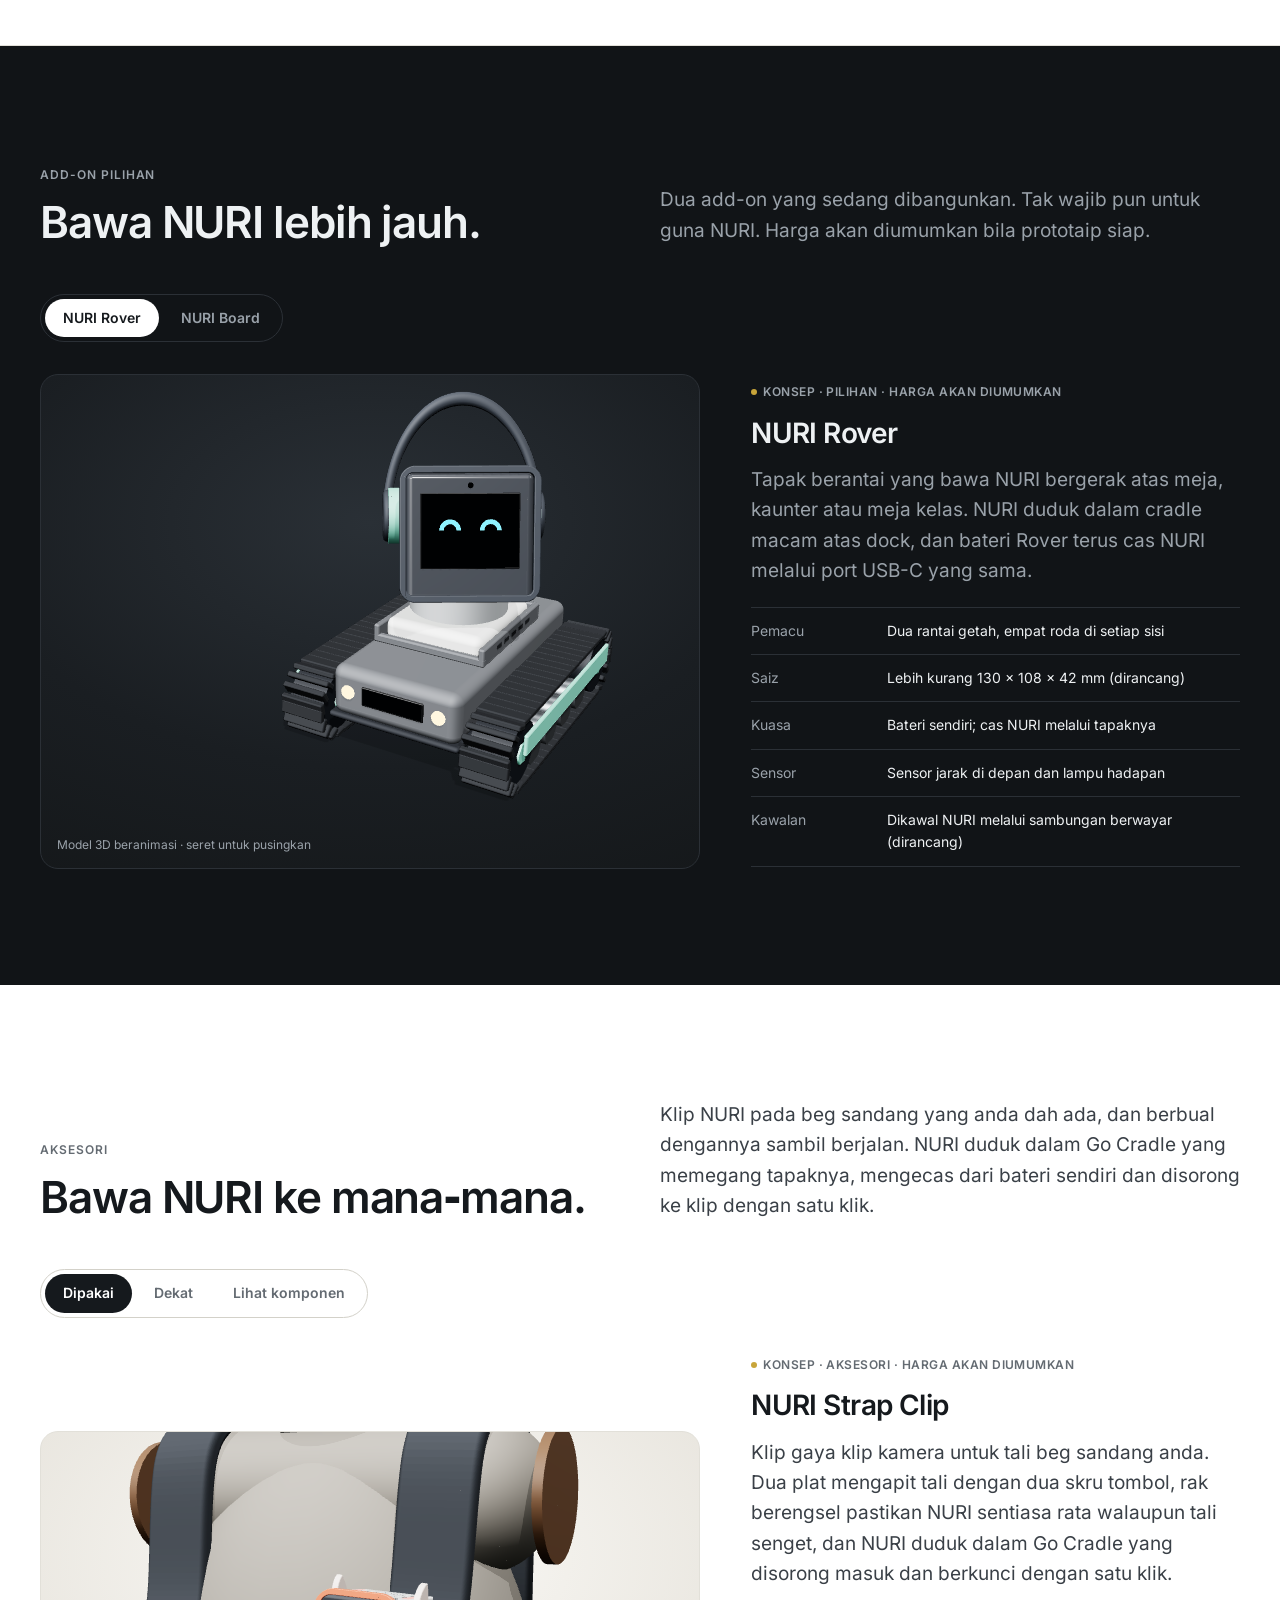
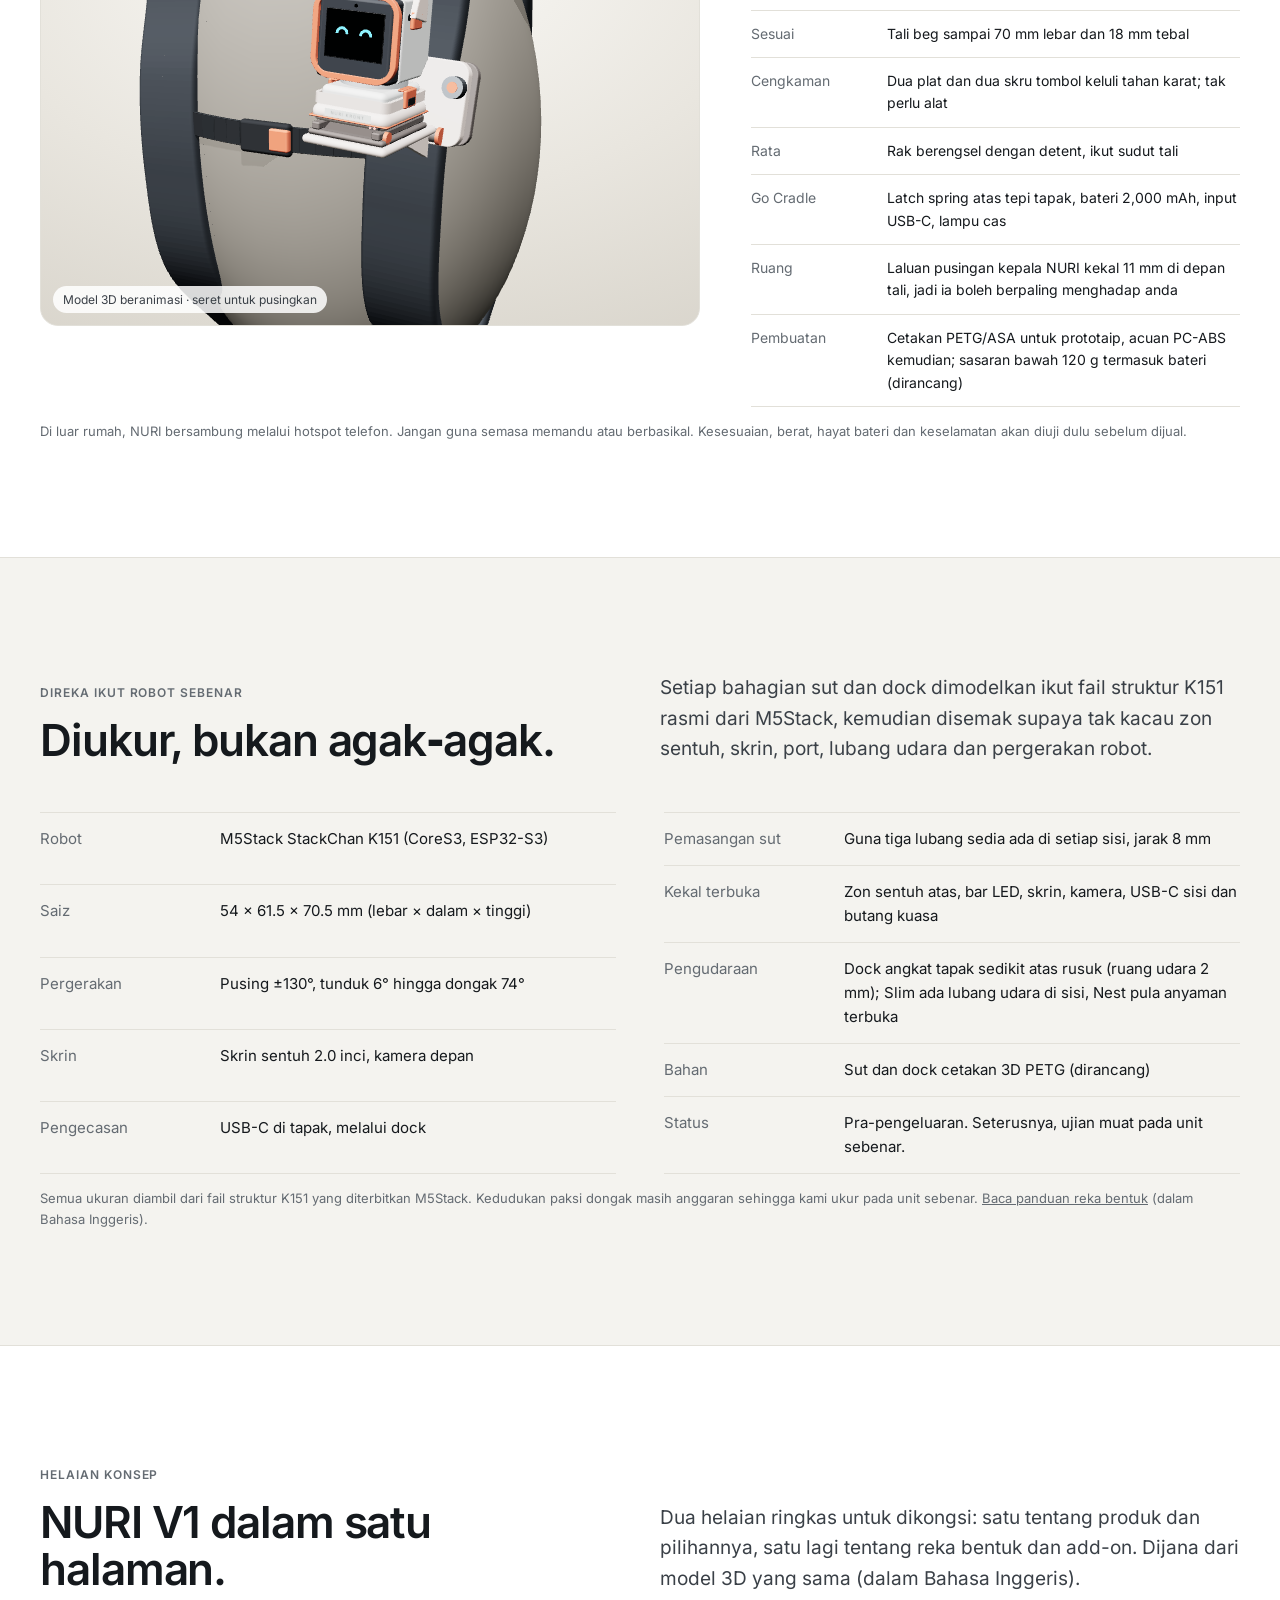
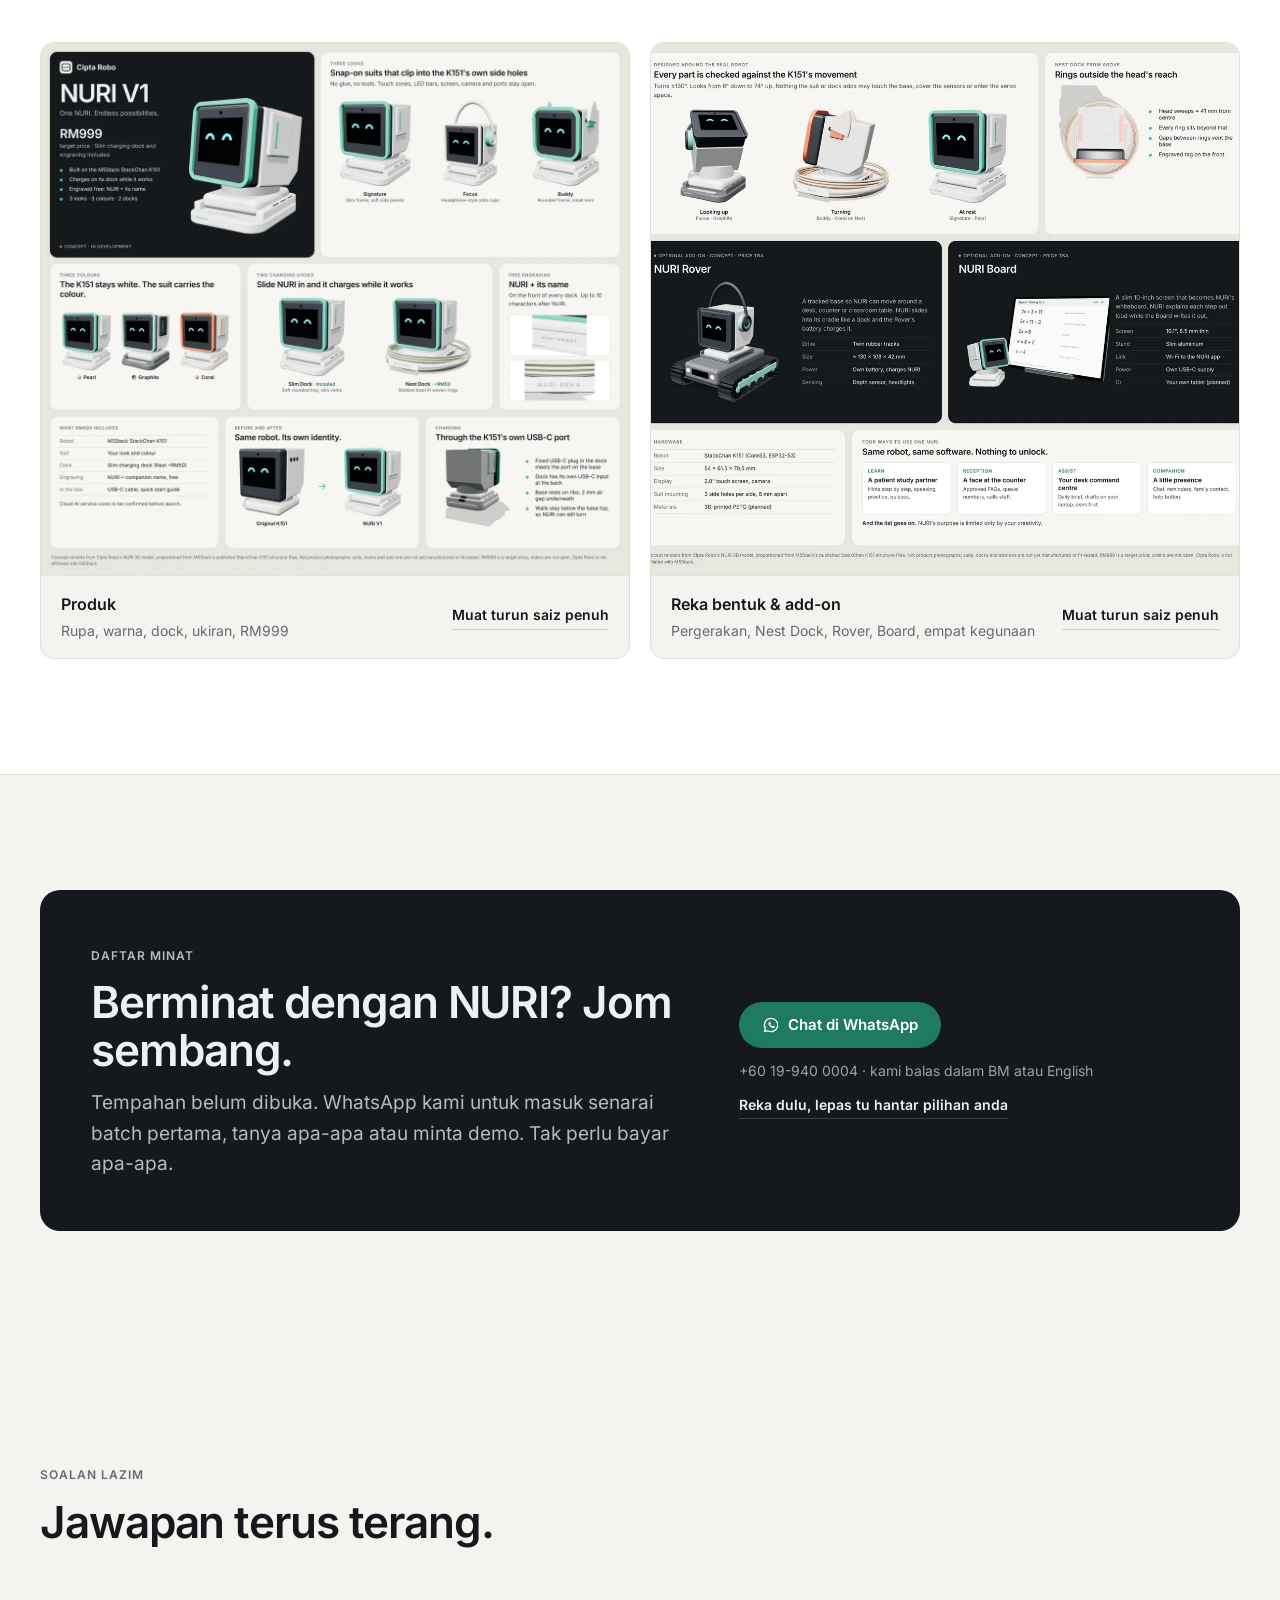
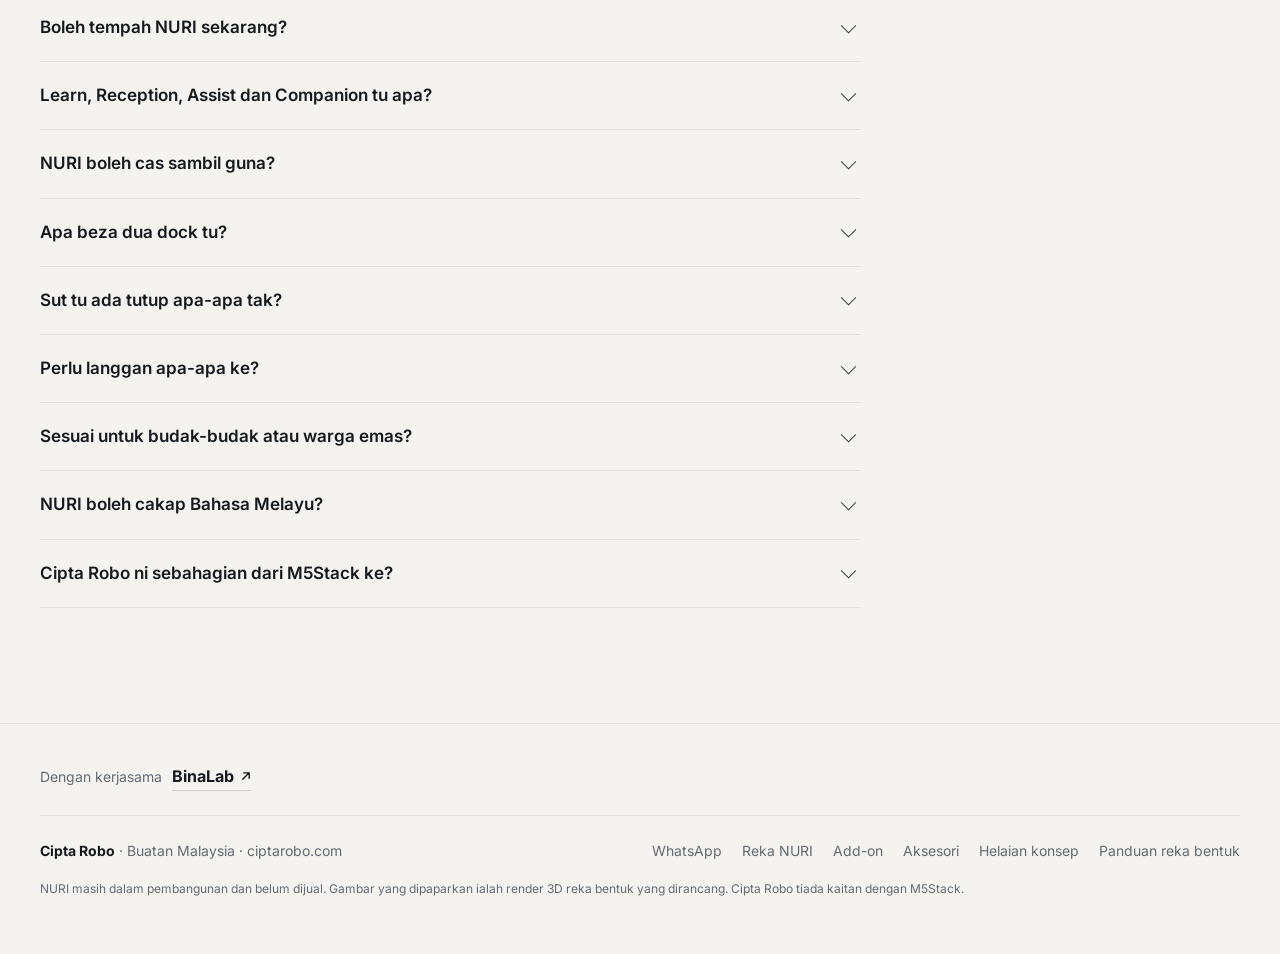
==== commit 46f6c55a: "Final polish - Dock and look card images always fit their frame (no more cropped dock photos) - Read" ====
--- a/ms/index.html
+++ b/ms/index.html
@@ -21,7 +21,7 @@
 <script type="application/ld+json">{"@context":"https://schema.org","@type":"Organization","name":"Cipta Robo","url":"https://ciptarobo.com/","logo":"https://ciptarobo.com/assets/logo/icon-512.png","areaServed":"MY","contactPoint":{"@type":"ContactPoint","contactType":"sales","telephone":"+60199400004","availableLanguage":["ms","en"]}}</script>
 <link rel="icon" href="../favicon.svg" type="image/svg+xml"><link rel="apple-touch-icon" href="../apple-touch-icon.png">
 <link rel="preload" href="../assets/fonts/inter-latin-var.woff2" as="font" type="font/woff2" crossorigin>
-<link rel="stylesheet" href="../assets/site.css?v=401659fe">
+<link rel="stylesheet" href="../assets/site.css?v=bf02472b">
 <script type="importmap">{"imports":{"three":"../vendor/three/three.module.min.js","three/addons/":"../vendor/three/addons/"}}</script>
 </head>
 <body>
@@ -43,7 +43,7 @@
  <div class="wrap hero-grid">
   <div>
    <span class="status">NURI V1 · sedang dibangunkan</span>
-   <h1>Satu NURI.<br>Macam-macam boleh buat.</h1>
+   <h1>Satu NURI.<br>Macam&#8209;macam boleh buat.</h1>
    <p class="lead">Teman AI kecil yang duduk di atas meja anda. Boleh teman anak buat kerja sekolah, sambut pelanggan di kaunter, ingatkan jadual harian dan tanya khabar orang tersayang. Dibina atas M5Stack StackChan K151, pakai sut pilihan anda, dan namanya diukir pada dock.</p>
    <div class="price-line"><strong>RM999</strong><span class="muted">harga sasaran · dah termasuk dock pengecas dan ukiran</span></div>
    <div class="cta-row"><a class="btn btn-primary" href="configure.html">Reka NURI anda</a><a class="link-arrow" href="#uses">Tengok apa NURI boleh buat</a></div>
@@ -188,7 +188,7 @@
 <section class="section acc" id="accessories" style="background:var(--surface);border-bottom:1px solid var(--line)">
  <div class="wrap">
   <div class="section-head">
-   <div><span class="label">Aksesori</span><h2 style="margin-top:12px">Bawa NURI ke mana-mana.</h2></div>
+   <div><span class="label">Aksesori</span><h2 style="margin-top:12px">Bawa NURI ke mana&#8209;mana.</h2></div>
    <p class="lead">Klip NURI pada beg sandang yang anda dah ada, dan berbual dengannya sambil berjalan. NURI duduk dalam Go Cradle yang memegang tapaknya, mengecas dari bateri sendiri dan disorong ke klip dengan satu klik.</p>
   </div>
   <div class="tabs acc-views" role="group" aria-label="Paparan">
@@ -207,7 +207,7 @@
 <section class="section" id="hardware">
  <div class="wrap">
   <div class="section-head">
-   <div><span class="label">Direka ikut robot sebenar</span><h2 style="margin-top:12px">Diukur, bukan agak-agak.</h2></div>
+   <div><span class="label">Direka ikut robot sebenar</span><h2 style="margin-top:12px">Diukur, bukan agak&#8209;agak.</h2></div>
    <p class="lead">Setiap bahagian sut dan dock dimodelkan ikut fail struktur K151 rasmi dari M5Stack, kemudian disemak supaya tak kacau zon sentuh, skrin, port, lubang udara dan pergerakan robot.</p>
   </div>
   <div class="specs">
@@ -273,6 +273,7 @@
    <details><summary>Sut tu ada tutup apa-apa tak?</summary><p>Tak, memang direka begitu. Sut dipasang pada lubang sisi sedia ada K151, dan zon sentuh atas, lampu LED, skrin, kamera, port USB-C sisi serta butang kuasa semuanya kekal terbuka. Setiap bahagian dah disemak dalam model 3D dengan pergerakan penuh robot, dan akan diuji pada K151 sebenar sebelum dijual.</p></details>
    <details><summary>Perlu langgan apa-apa ke?</summary><p>Ciri suara dan AI NURI guna servis awan yang ada kos untuk dijalankan. Sama ada kos tu termasuk dalam harga, langganan kecil atau guna kunci API sendiri, kami akan putuskan dan nyatakan dengan jelas sebelum jualan.</p></details>
    <details><summary>Sesuai untuk budak-budak atau warga emas?</summary><p>Dua-dua kami ambil kira, dengan lebih teliti. Untuk kanak-kanak, perlu ada kawalan ibu bapa dan privasi yang ketat. Butang bantuan Companion cuma untuk kemudahan, bukan alat perubatan atau kecemasan.</p></details>
+   <details><summary>NURI boleh cakap Bahasa Melayu?</summary><p>Itu memang rancangannya. NURI direka untuk bercakap dalam Bahasa Melayu dan English, termasuk campur dua-dua bahasa macam kita bersembang hari-hari. Suara dalam animasi di laman ini ialah pratonton yang dijana AI; suara sebenar akan dipilih dan diuji sebelum pelancaran.</p></details>
    <details><summary>Cipta Robo ni sebahagian dari M5Stack ke?</summary><p>Bukan. Cipta Robo ialah studio bebas dari Malaysia. NURI dibina atas M5Stack StackChan K151, dan terma jualan semula serta penjenamaan sedang disahkan dengan pembekal.</p></details>
   </div>
  </div>
@@ -288,6 +289,6 @@
  <div class="wrap" style="margin-top:16px;font-size:12px">NURI masih dalam pembangunan dan belum dijual. Gambar yang dipaparkan ialah render 3D reka bentuk yang dirancang. Cipta Robo tiada kaitan dengan M5Stack.</div>
 </footer>
 
-<script type="module" src="../assets/home.js?v=401659fe"></script>
+<script type="module" src="../assets/home.js?v=bf02472b"></script>
 </body>
 </html>
--- a/assets/site.css
+++ b/assets/site.css
@@ -129,8 +129,8 @@
 /* product grid */
 .cards{display:grid;grid-template-columns:repeat(3,1fr);gap:16px}
 .card{background:var(--surface);border:1px solid var(--line);border-radius:var(--radius);overflow:hidden;display:flex;flex-direction:column}
-.card figure{margin:0;background:linear-gradient(180deg,#f7f6f2,#efeee9);aspect-ratio:4/3;display:grid;place-items:center;border-bottom:1px solid var(--line)}
-.card figure img{max-height:92%;width:auto}
+.card figure{margin:0;background:linear-gradient(180deg,#f7f6f2,#efeee9);aspect-ratio:4/3;position:relative;overflow:hidden;border-bottom:1px solid var(--line)}
+.card figure img{position:absolute;left:4%;top:4%;width:92%;height:92%;object-fit:contain}
 .card .body{padding:20px 22px 22px;display:grid;gap:6px}
 .card .body p{font-size:15px;color:var(--ink-2)}
 .cards-2{grid-template-columns:repeat(2,1fr)}
@@ -299,3 +299,4 @@
 .acc-label.left{margin-left:0}.acc-label.left{translate:calc(-100% - 8px) 0}.acc-label.left::before{left:auto;right:-8px}
 @media (max-width:560px){.acc-label{font-size:11px;padding:2px 7px}}
 @media (max-width:760px){.acc .addon-stage{aspect-ratio:1/1}}
+.acc .addon-stage .stage-note{background:#ffffffd9;color:var(--ink-2);border-radius:999px;padding:4px 10px;left:12px;bottom:12px}
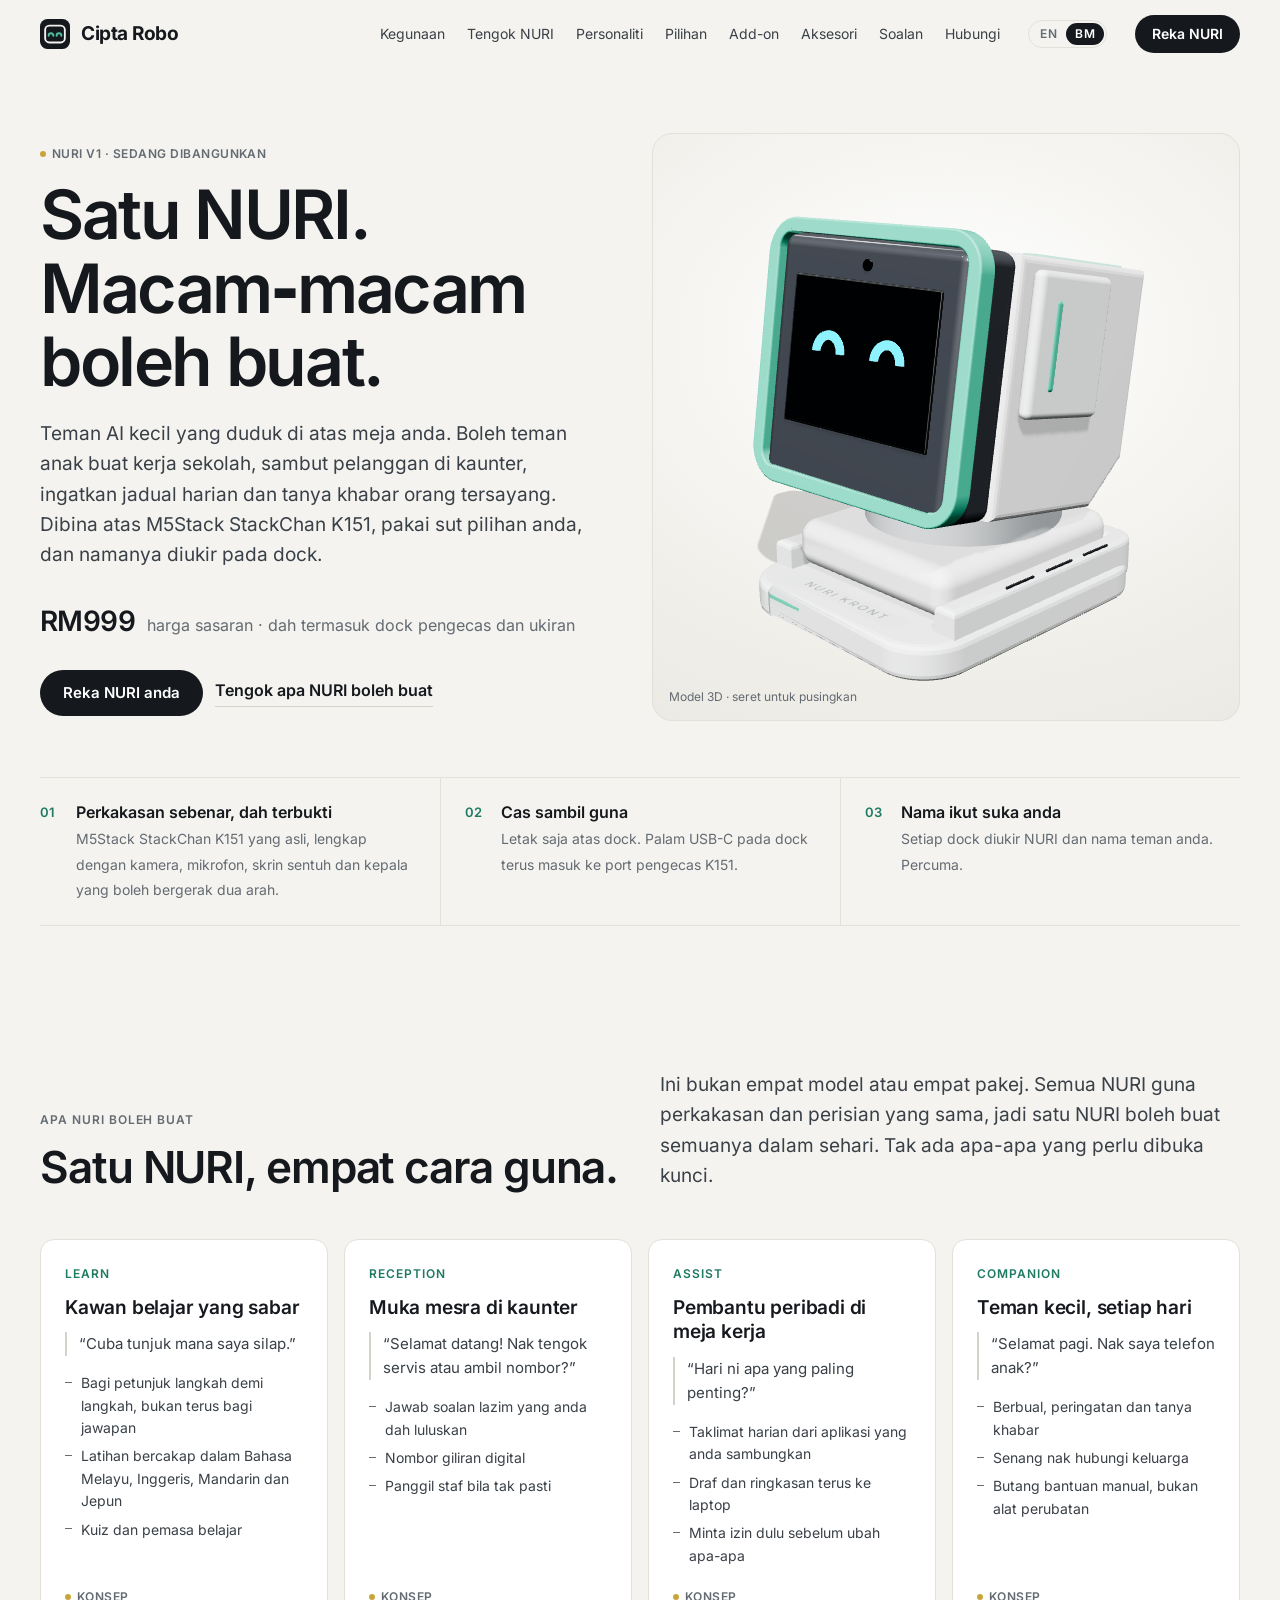
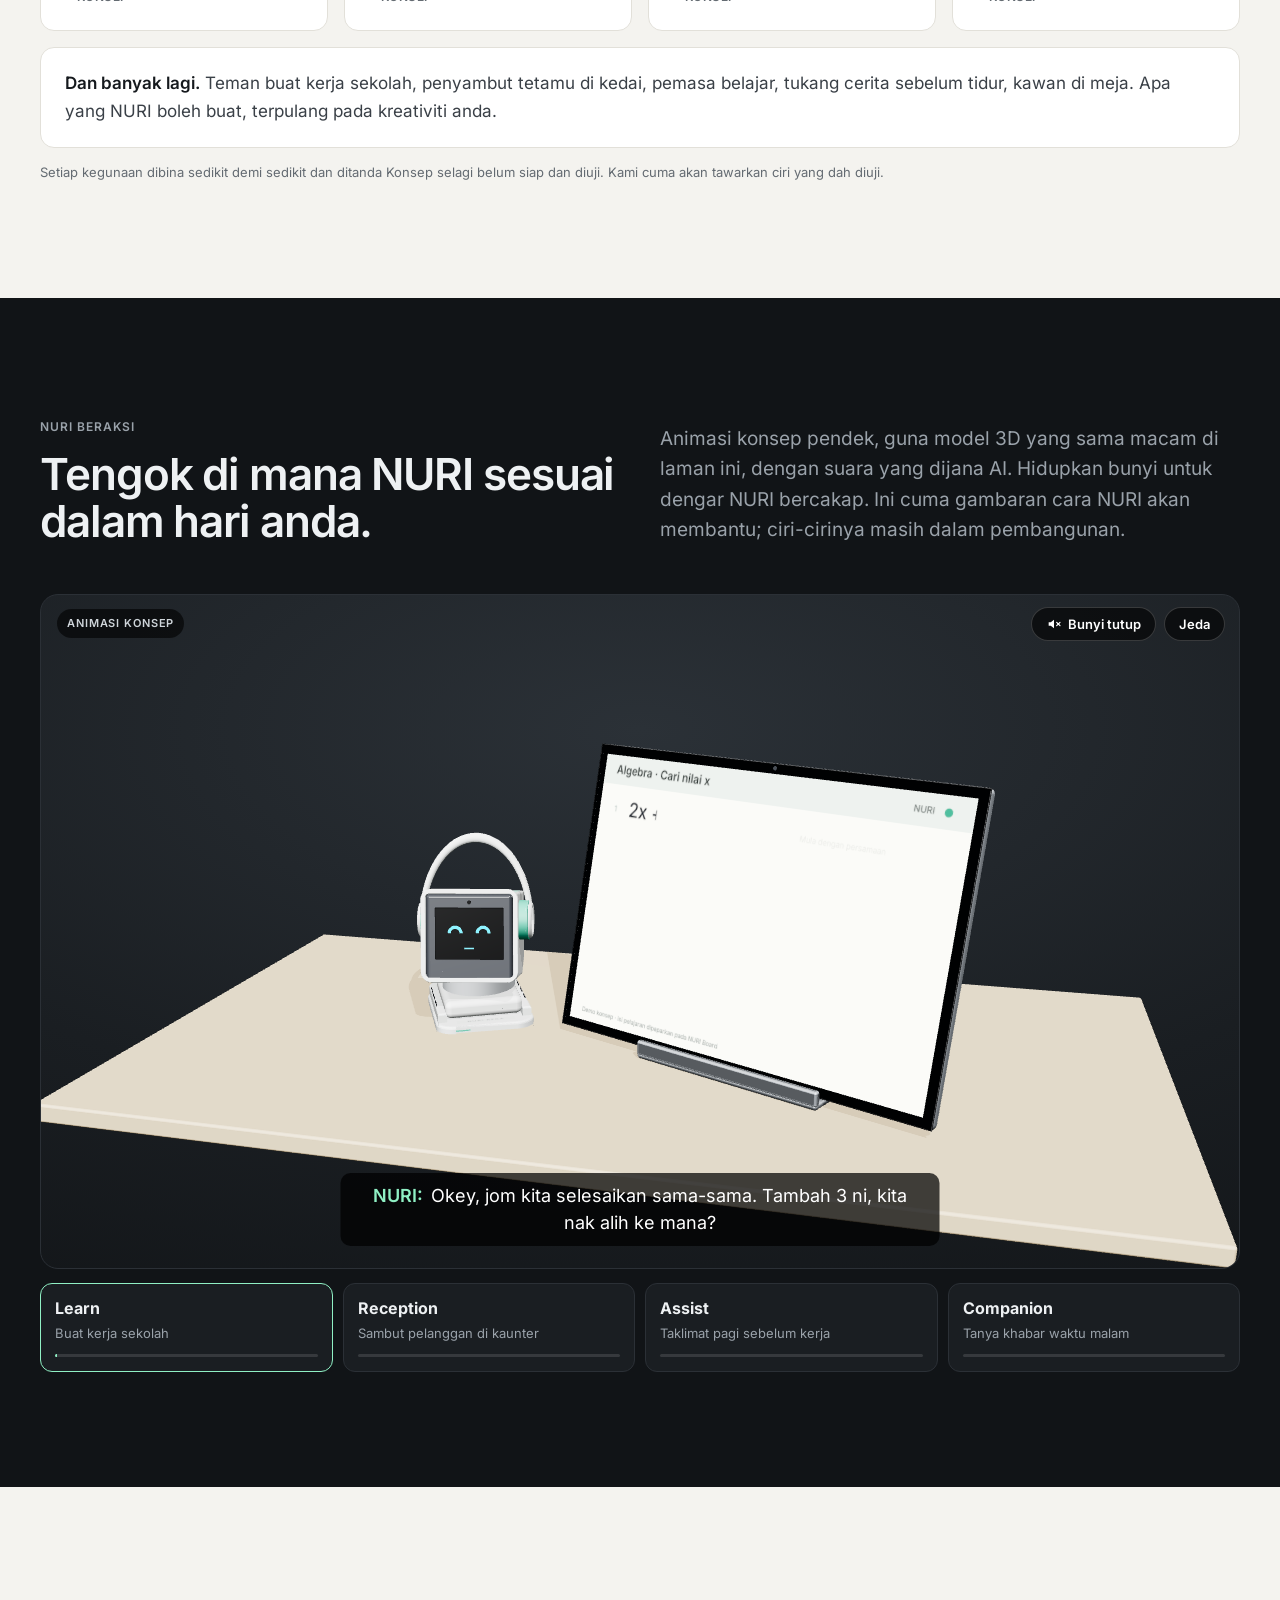
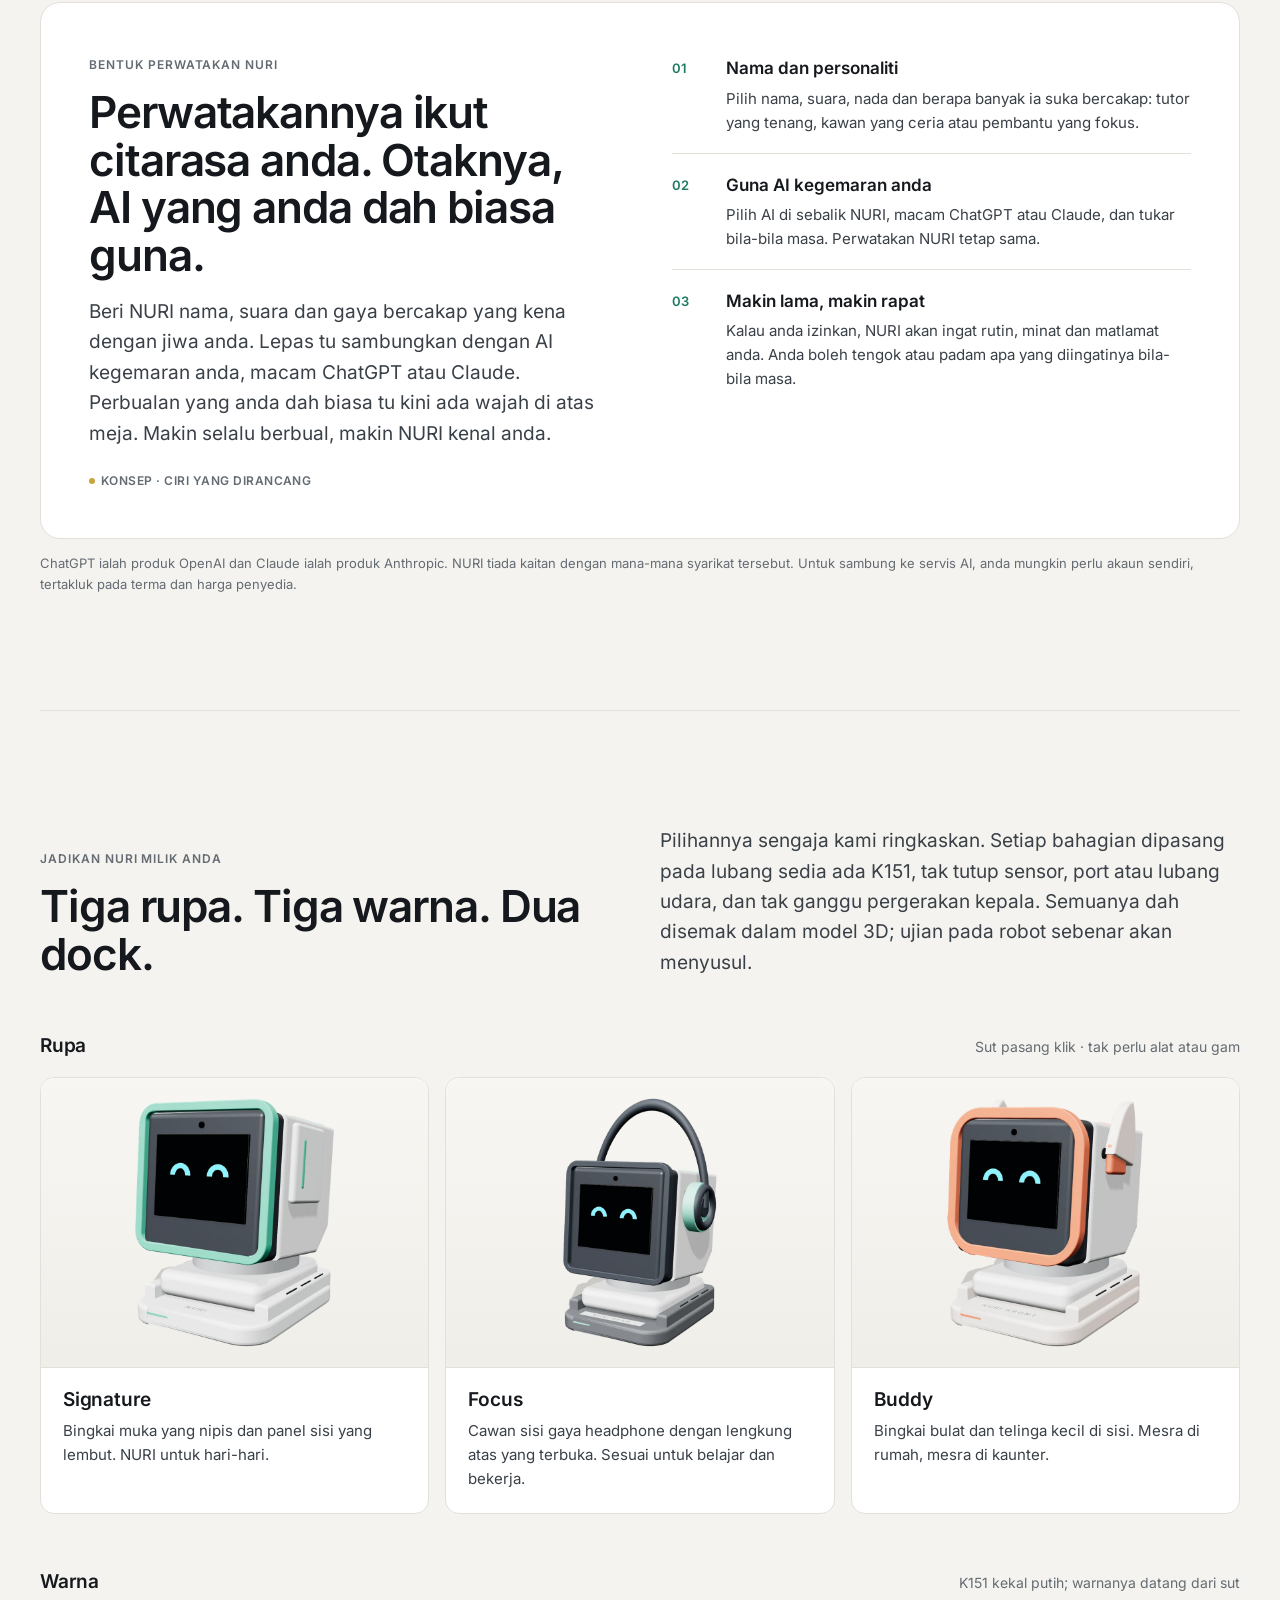
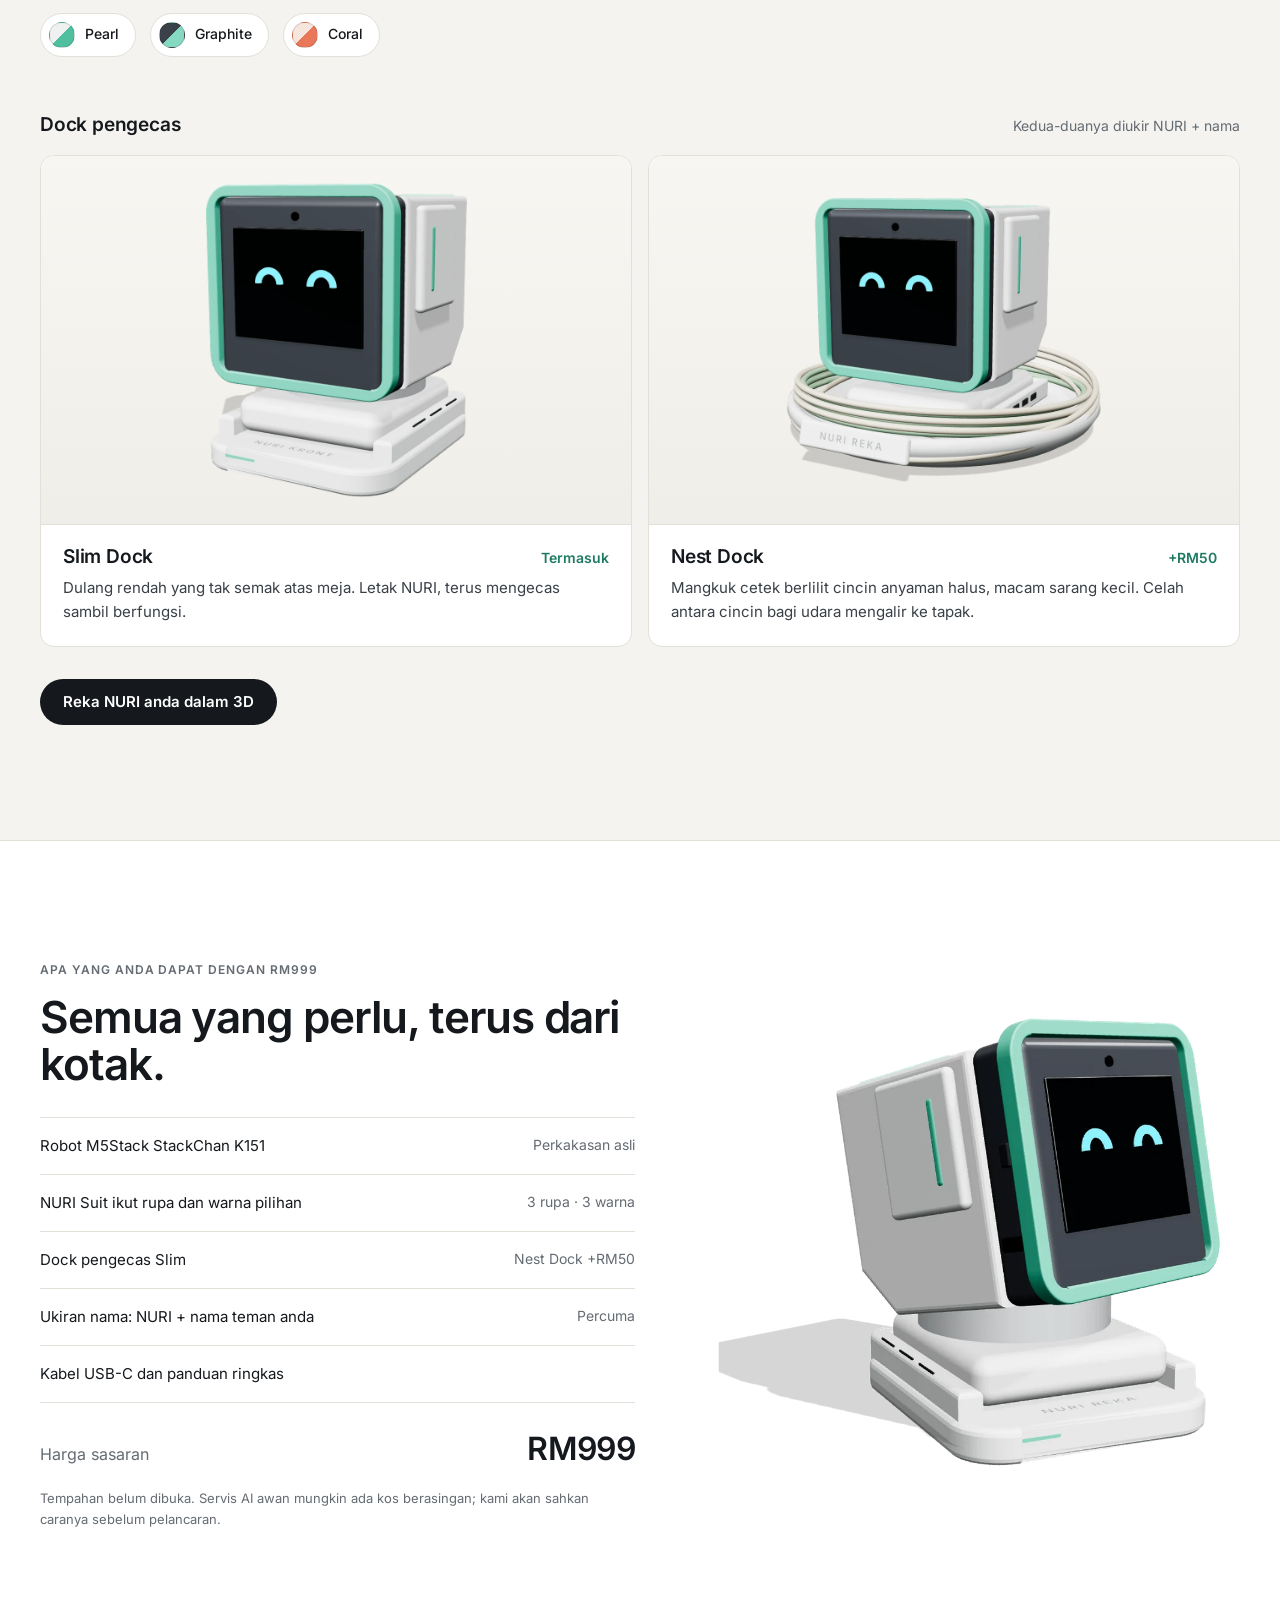
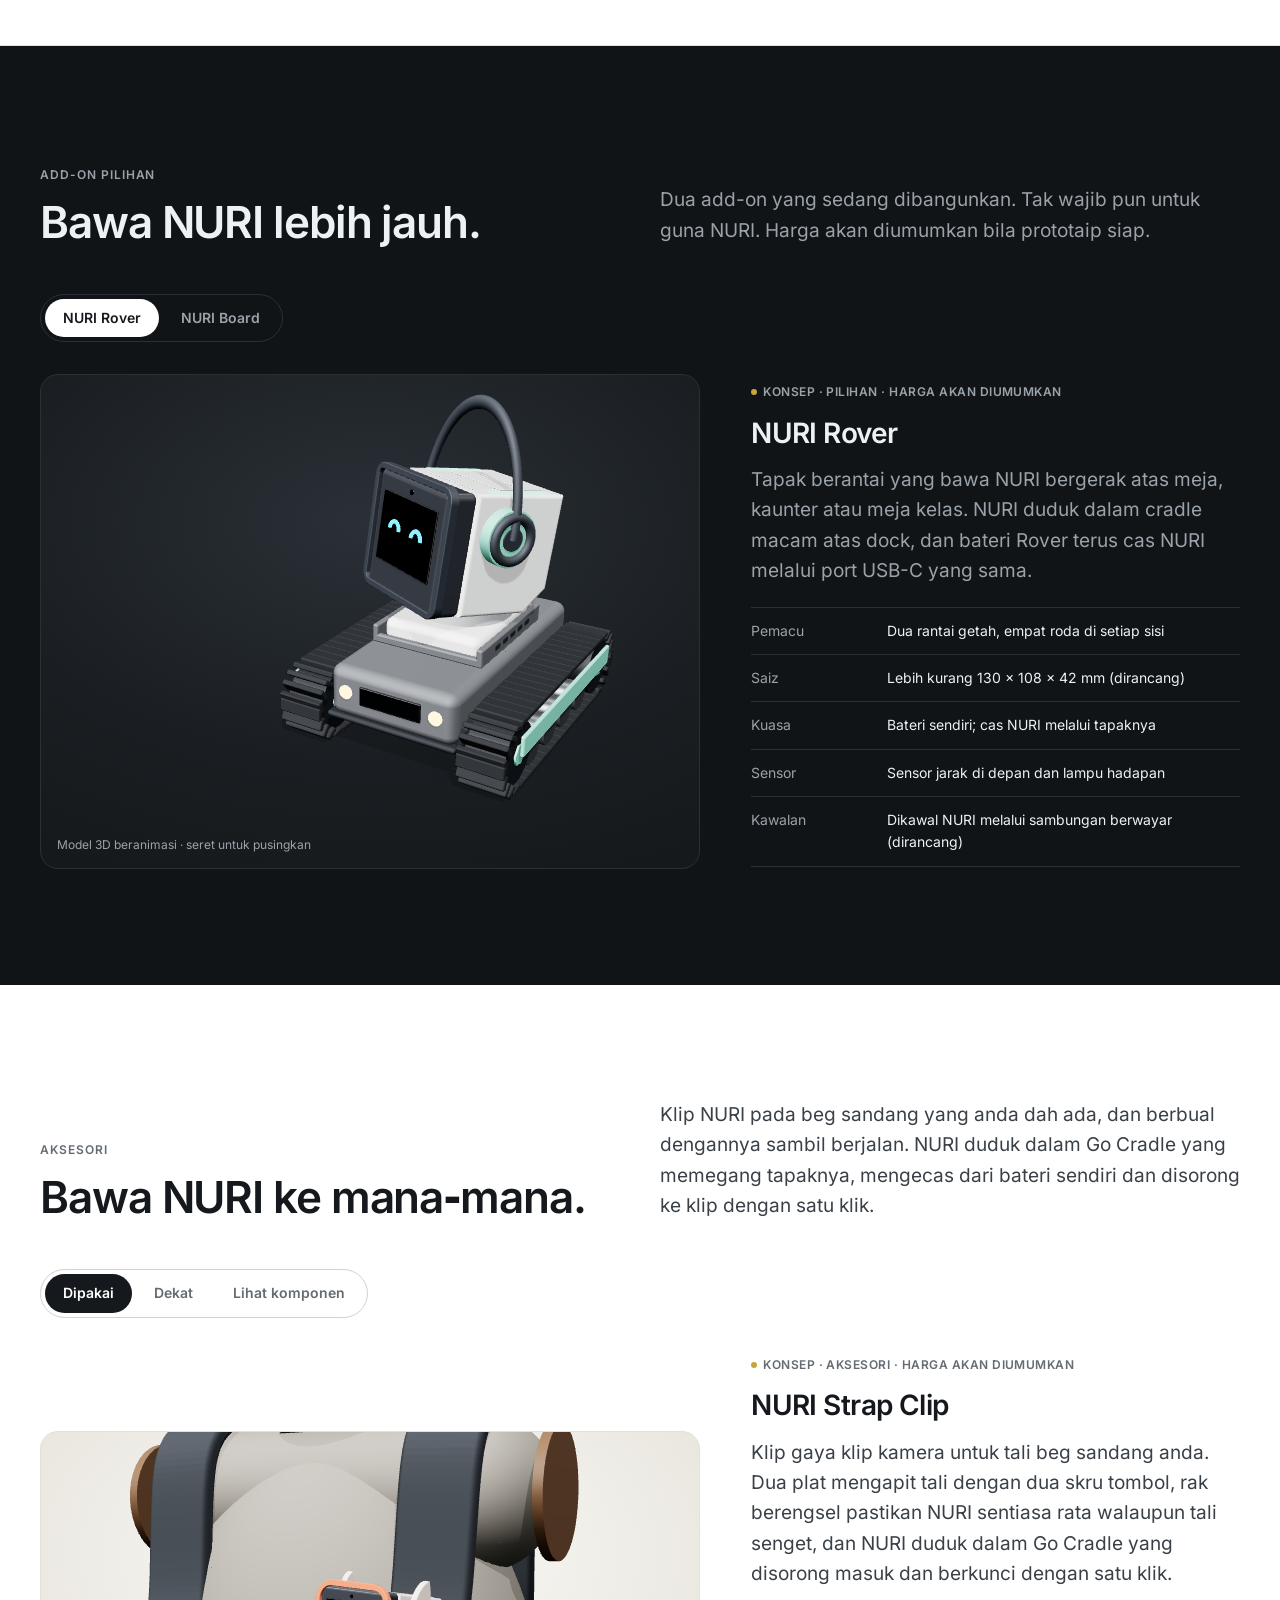
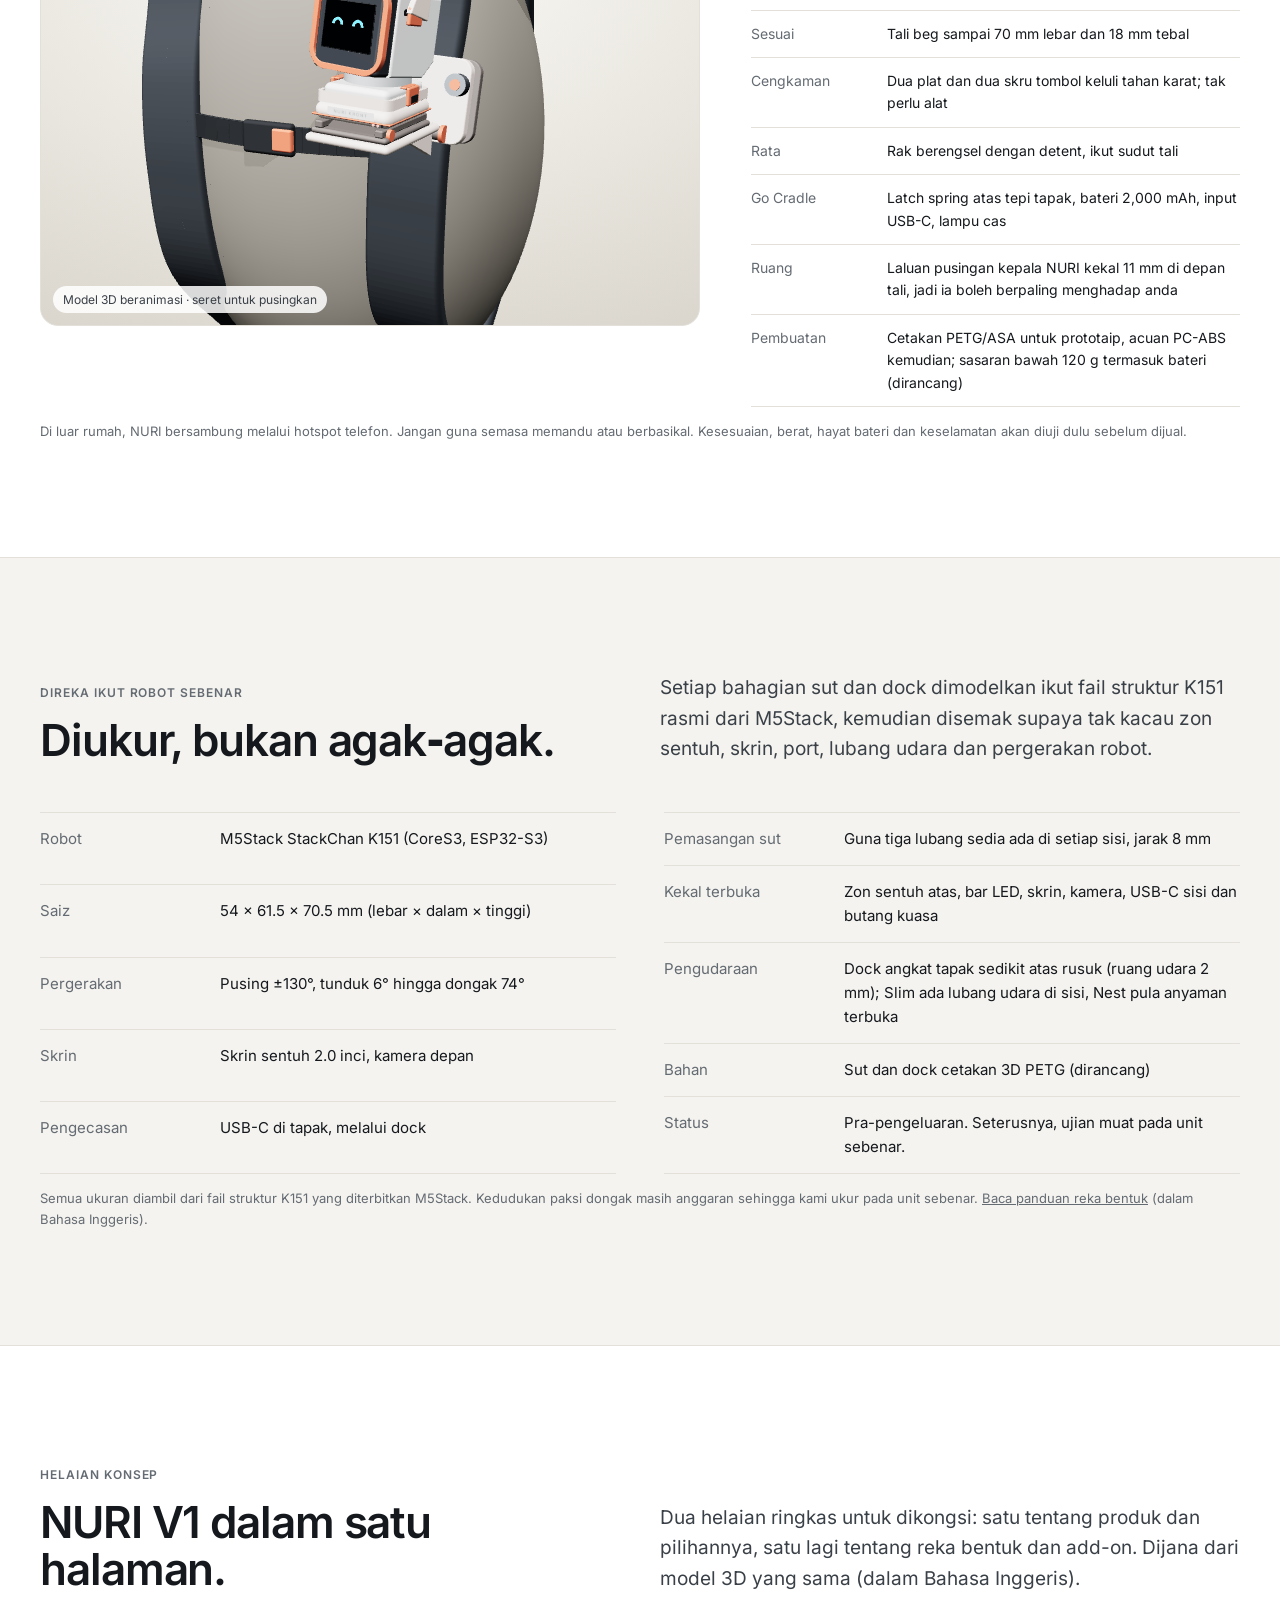
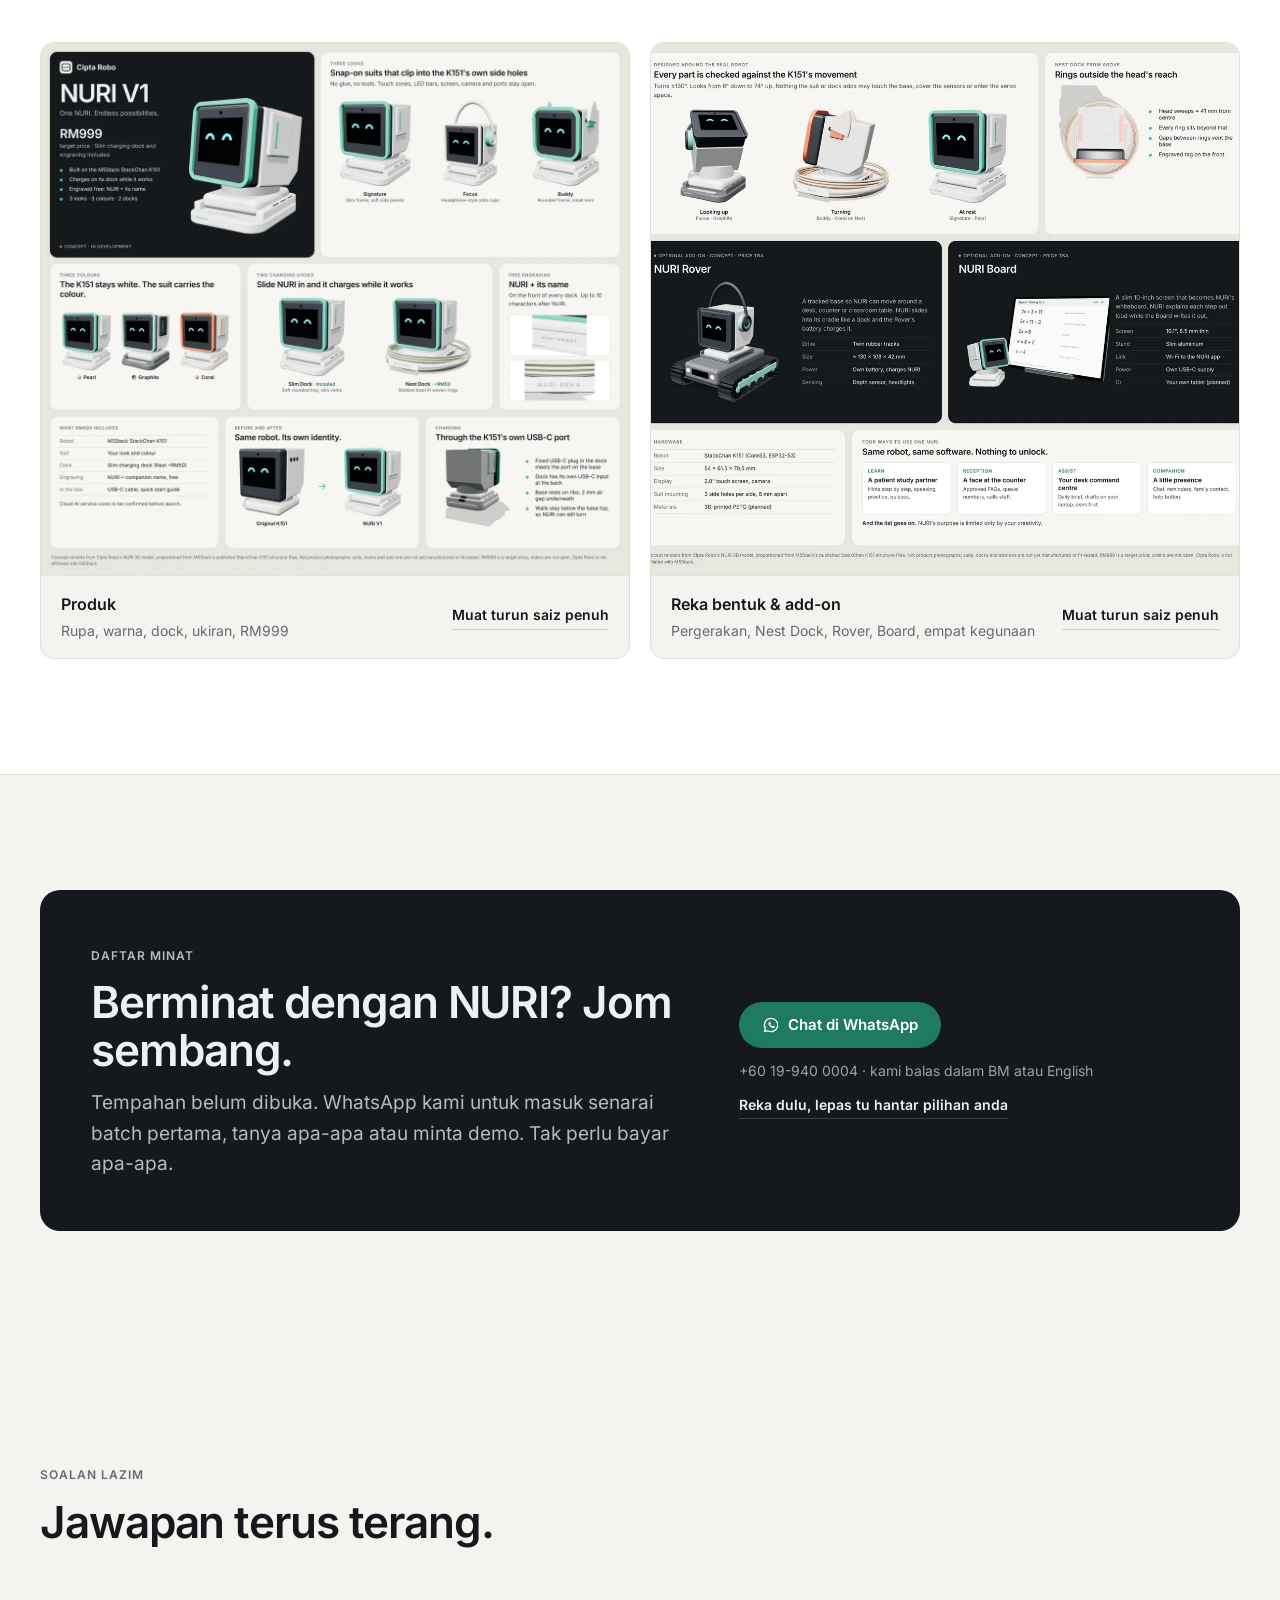
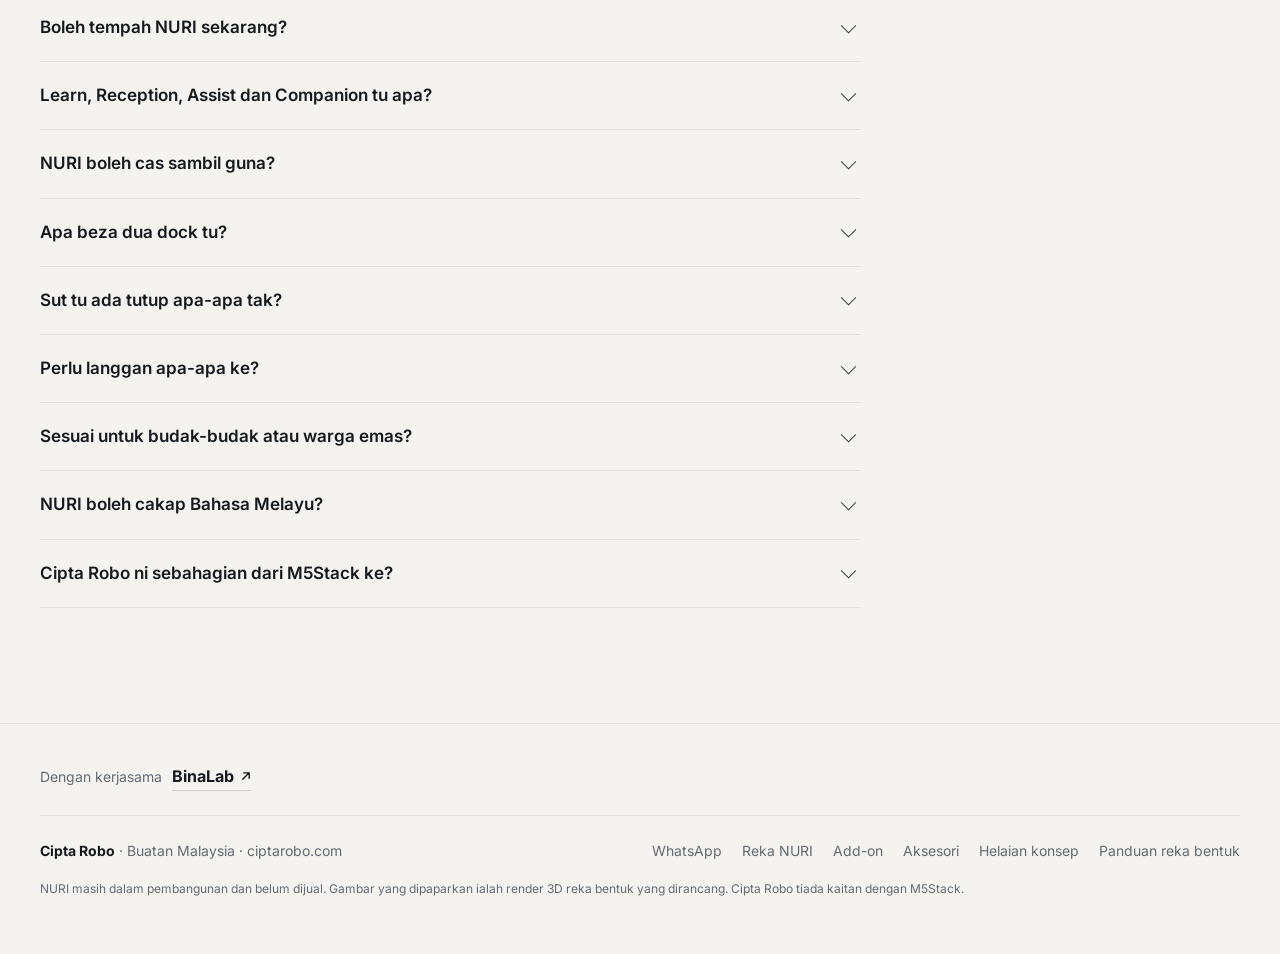
==== commit 51cbb584: "NURI in action: no props touching the dock The Nest Dock ran into the tablet stand in the Reception " ====
--- a/ms/index.html
+++ b/ms/index.html
@@ -21,7 +21,7 @@
 <script type="application/ld+json">{"@context":"https://schema.org","@type":"Organization","name":"Cipta Robo","url":"https://ciptarobo.com/","logo":"https://ciptarobo.com/assets/logo/icon-512.png","areaServed":"MY","contactPoint":{"@type":"ContactPoint","contactType":"sales","telephone":"+60199400004","availableLanguage":["ms","en"]}}</script>
 <link rel="icon" href="../favicon.svg" type="image/svg+xml"><link rel="apple-touch-icon" href="../apple-touch-icon.png">
 <link rel="preload" href="../assets/fonts/inter-latin-var.woff2" as="font" type="font/woff2" crossorigin>
-<link rel="stylesheet" href="../assets/site.css?v=bf02472b">
+<link rel="stylesheet" href="../assets/site.css?v=65cba5c4">
 <script type="importmap">{"imports":{"three":"../vendor/three/three.module.min.js","three/addons/":"../vendor/three/addons/"}}</script>
 </head>
 <body>
@@ -289,6 +289,6 @@
  <div class="wrap" style="margin-top:16px;font-size:12px">NURI masih dalam pembangunan dan belum dijual. Gambar yang dipaparkan ialah render 3D reka bentuk yang dirancang. Cipta Robo tiada kaitan dengan M5Stack.</div>
 </footer>
 
-<script type="module" src="../assets/home.js?v=bf02472b"></script>
+<script type="module" src="../assets/home.js?v=65cba5c4"></script>
 </body>
 </html>
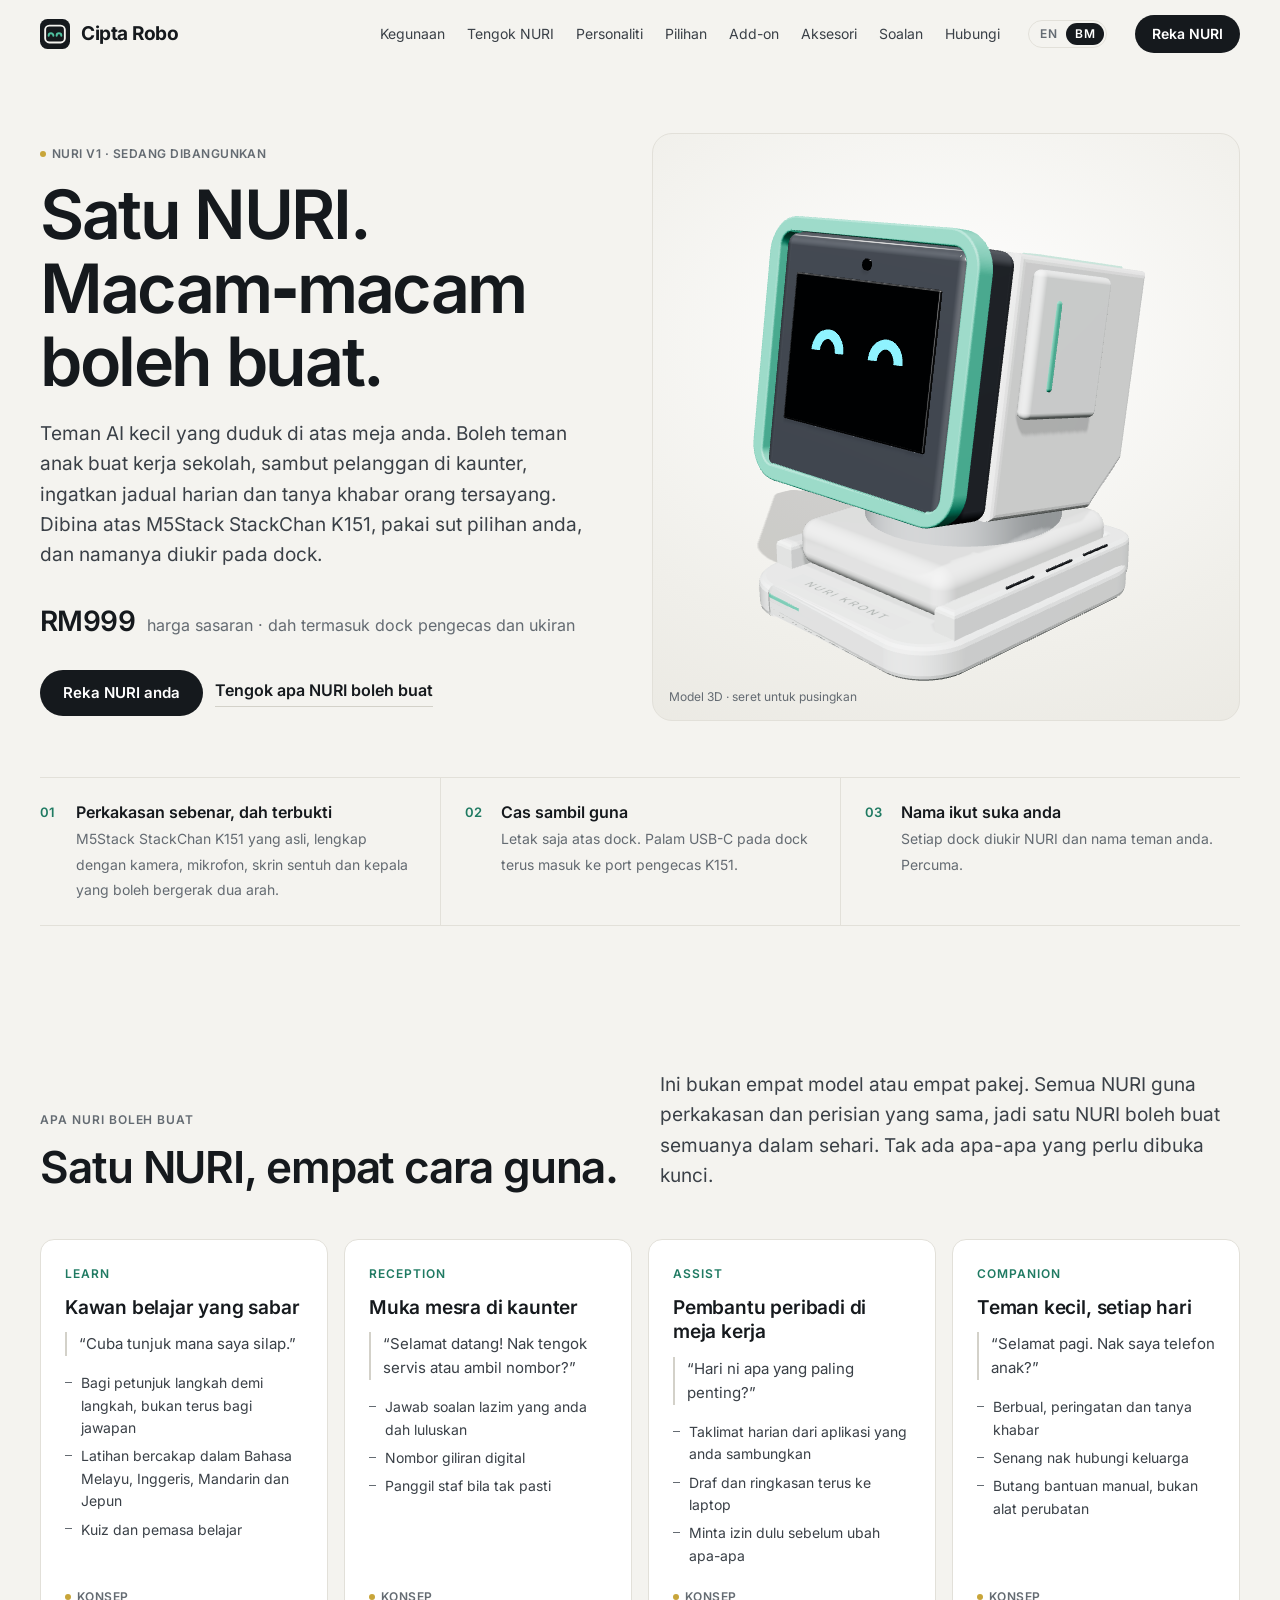
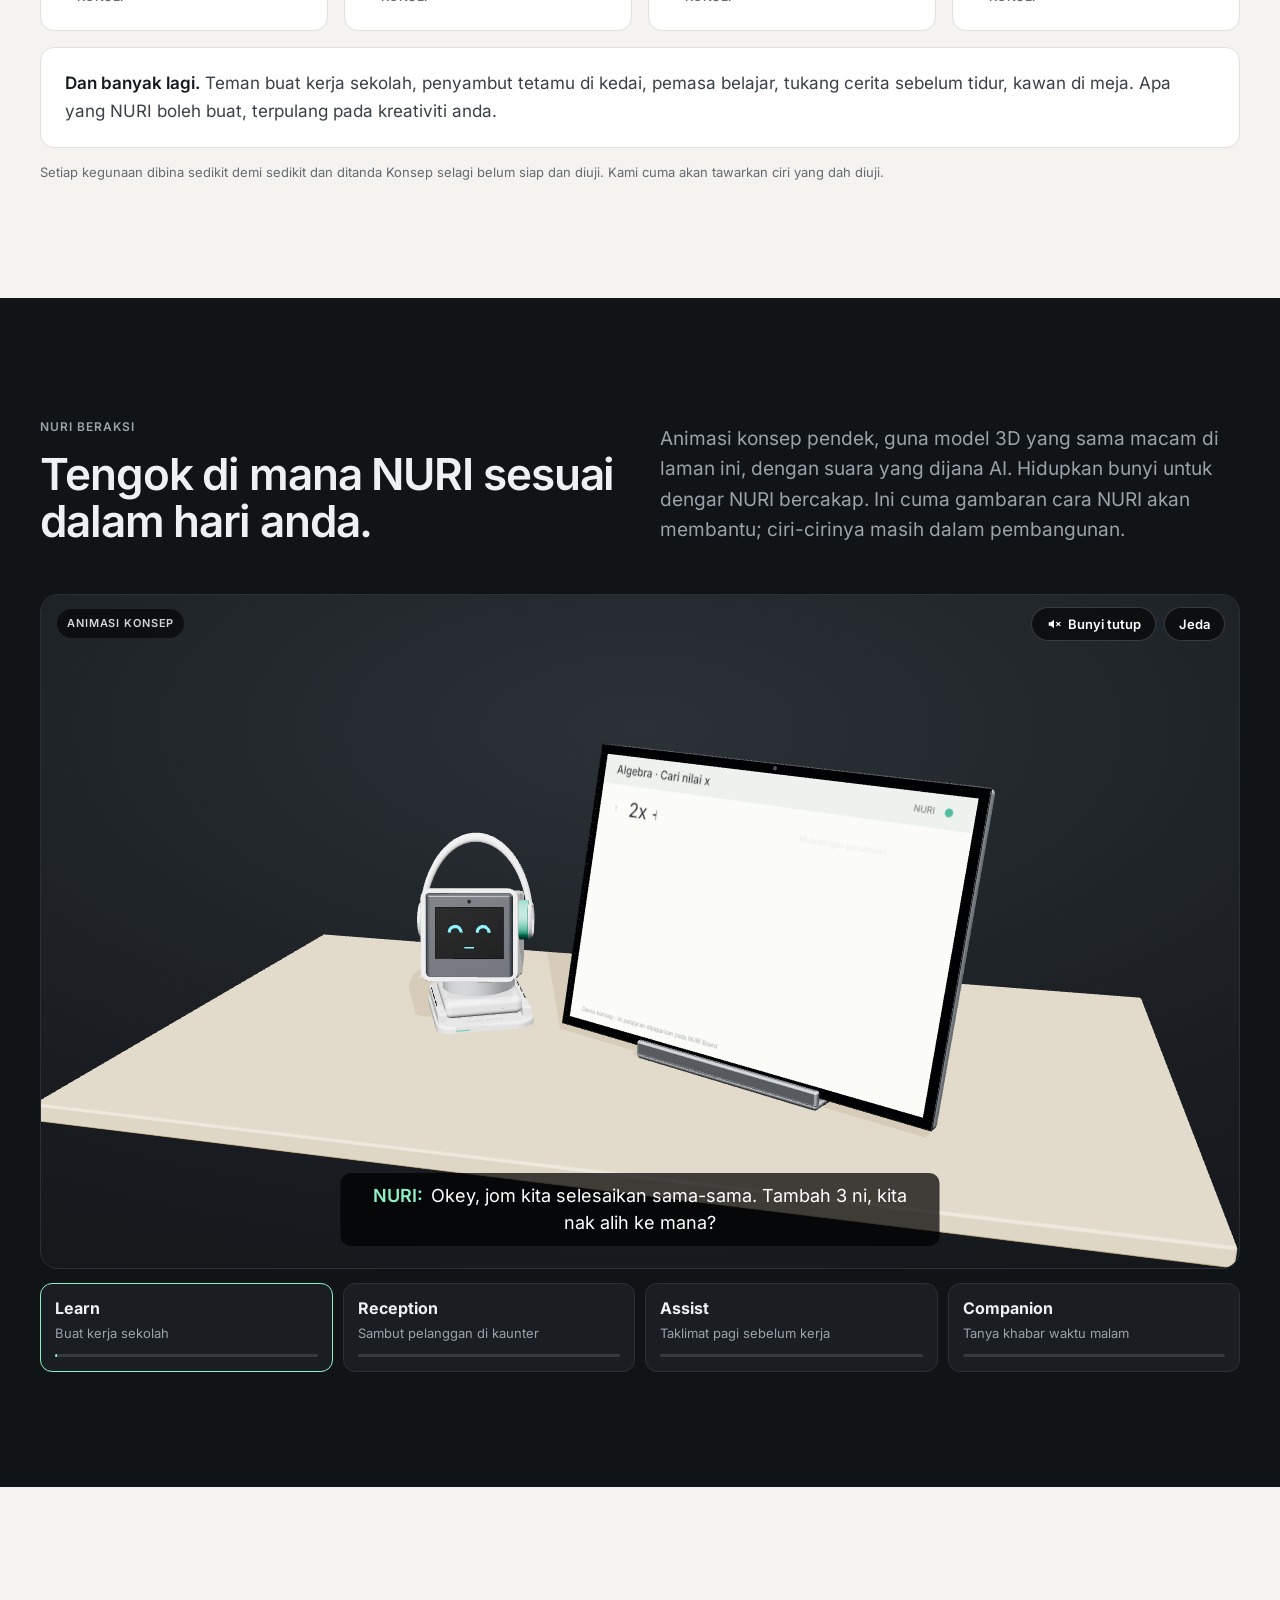
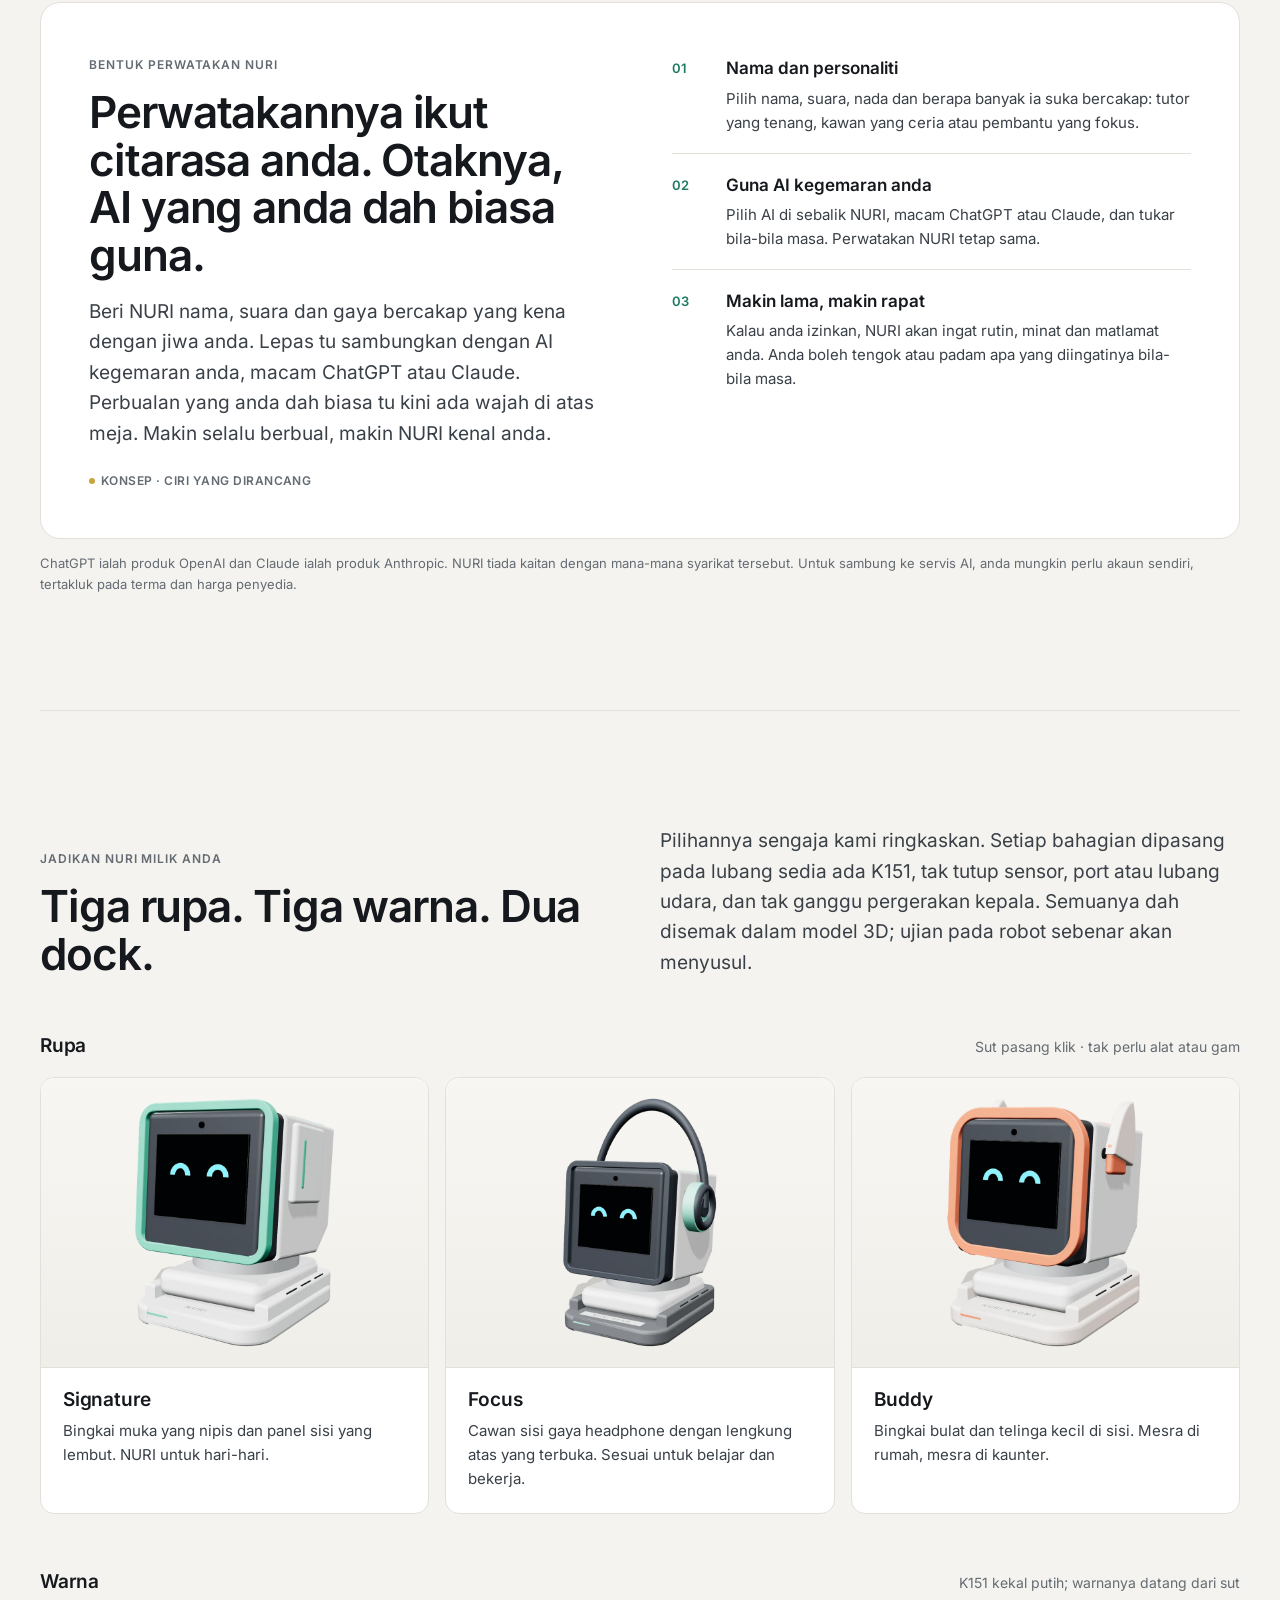
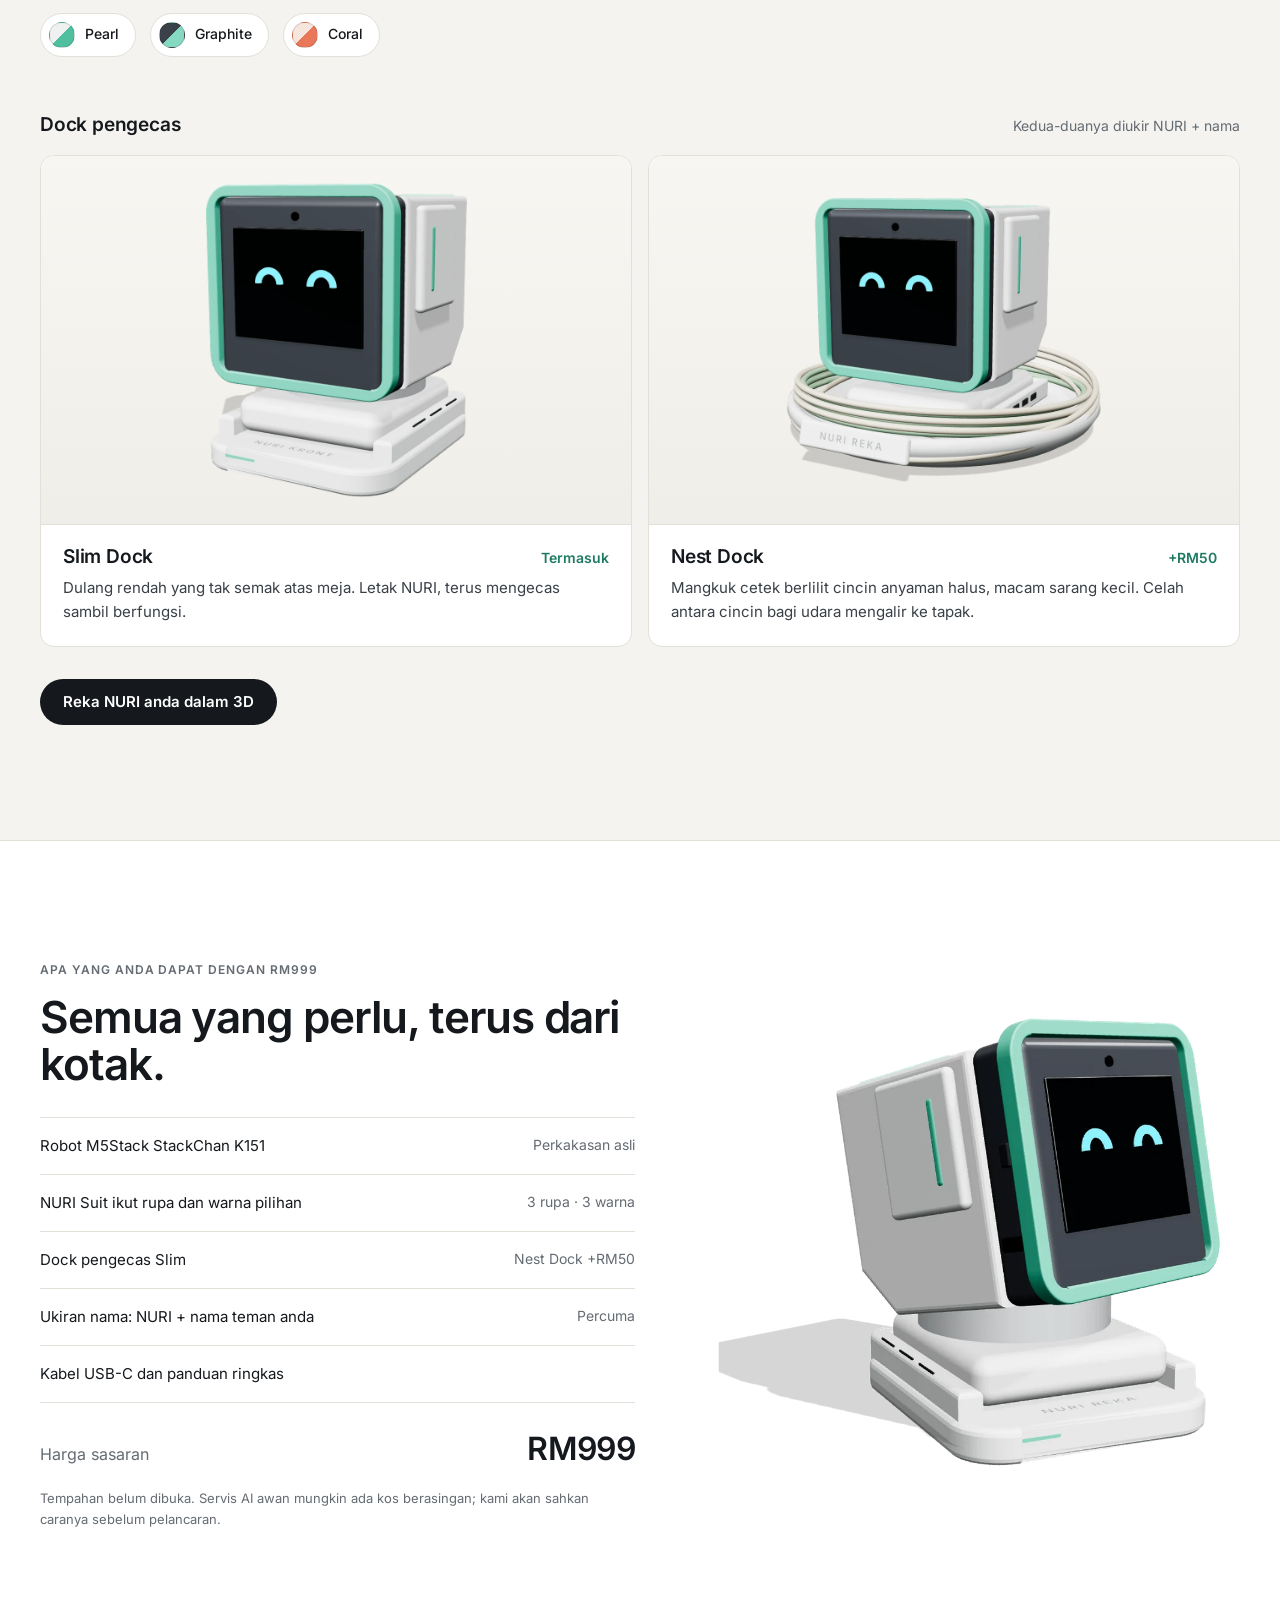
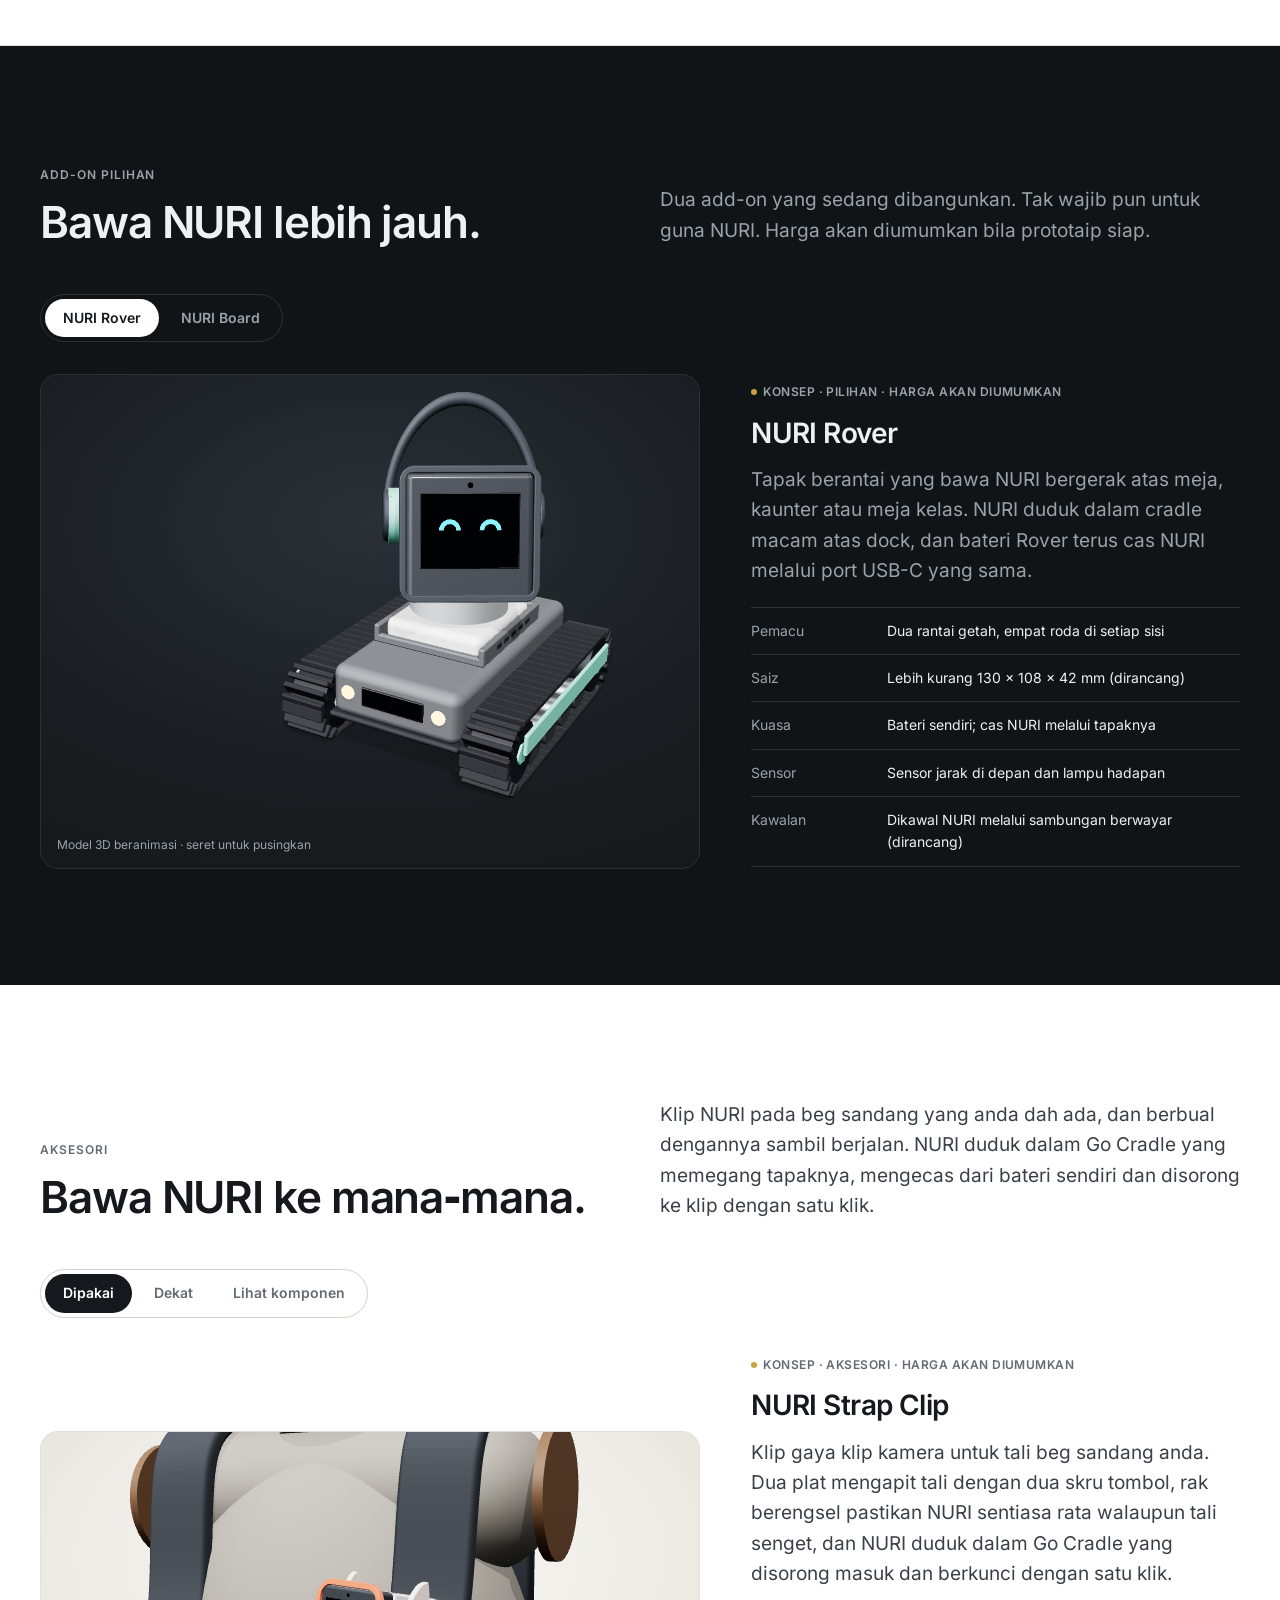
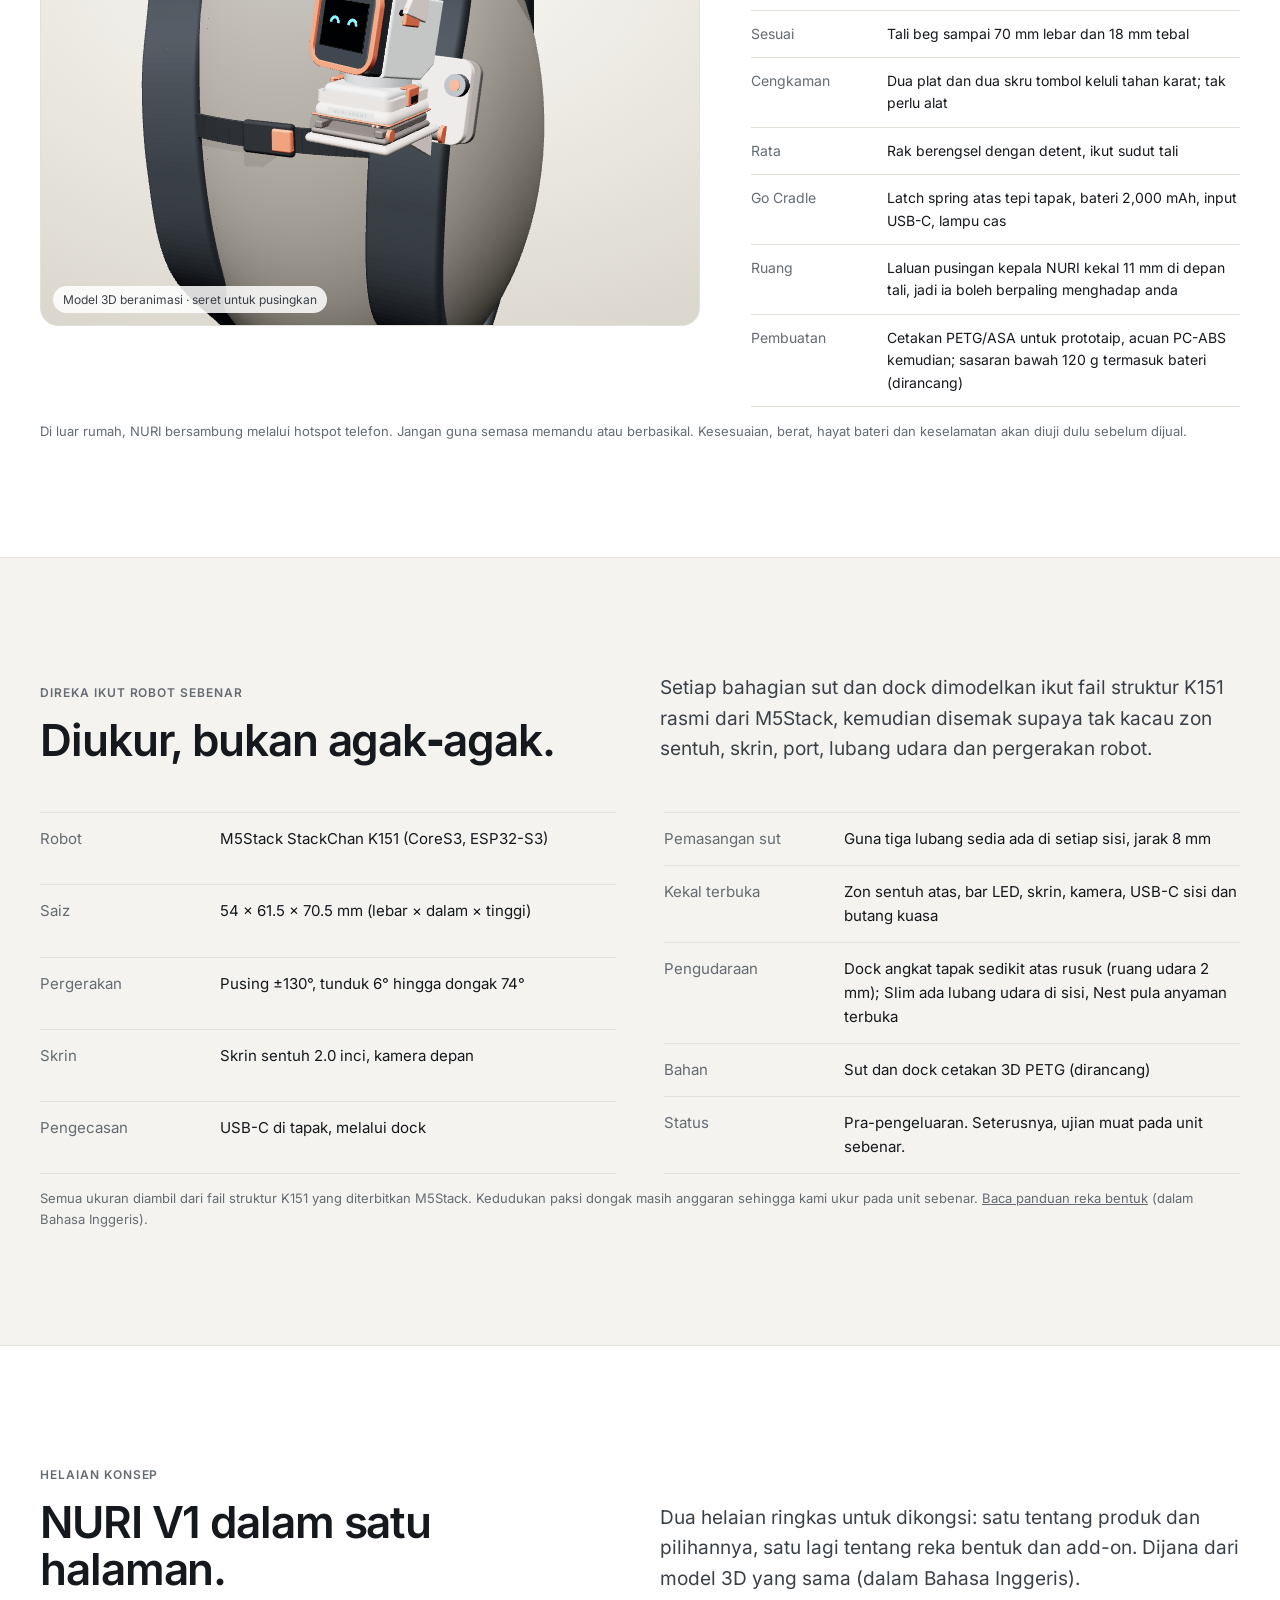
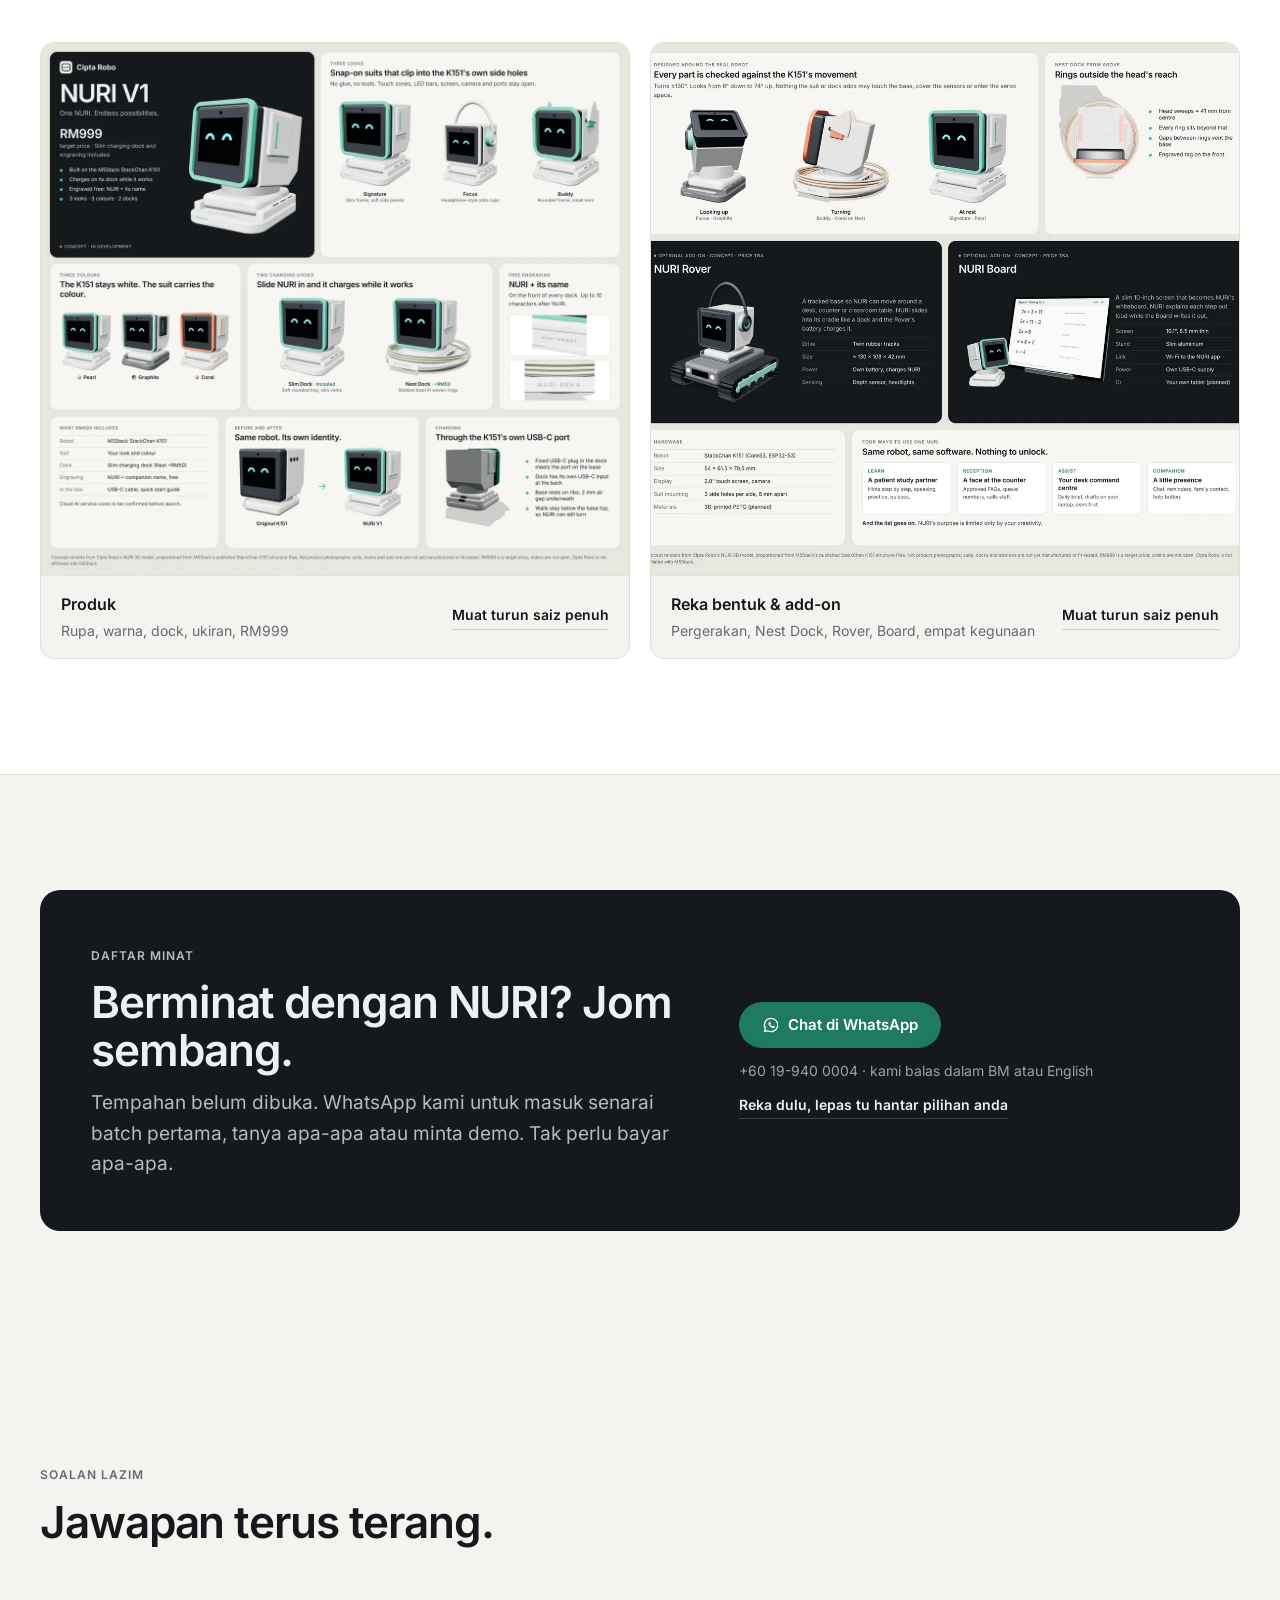
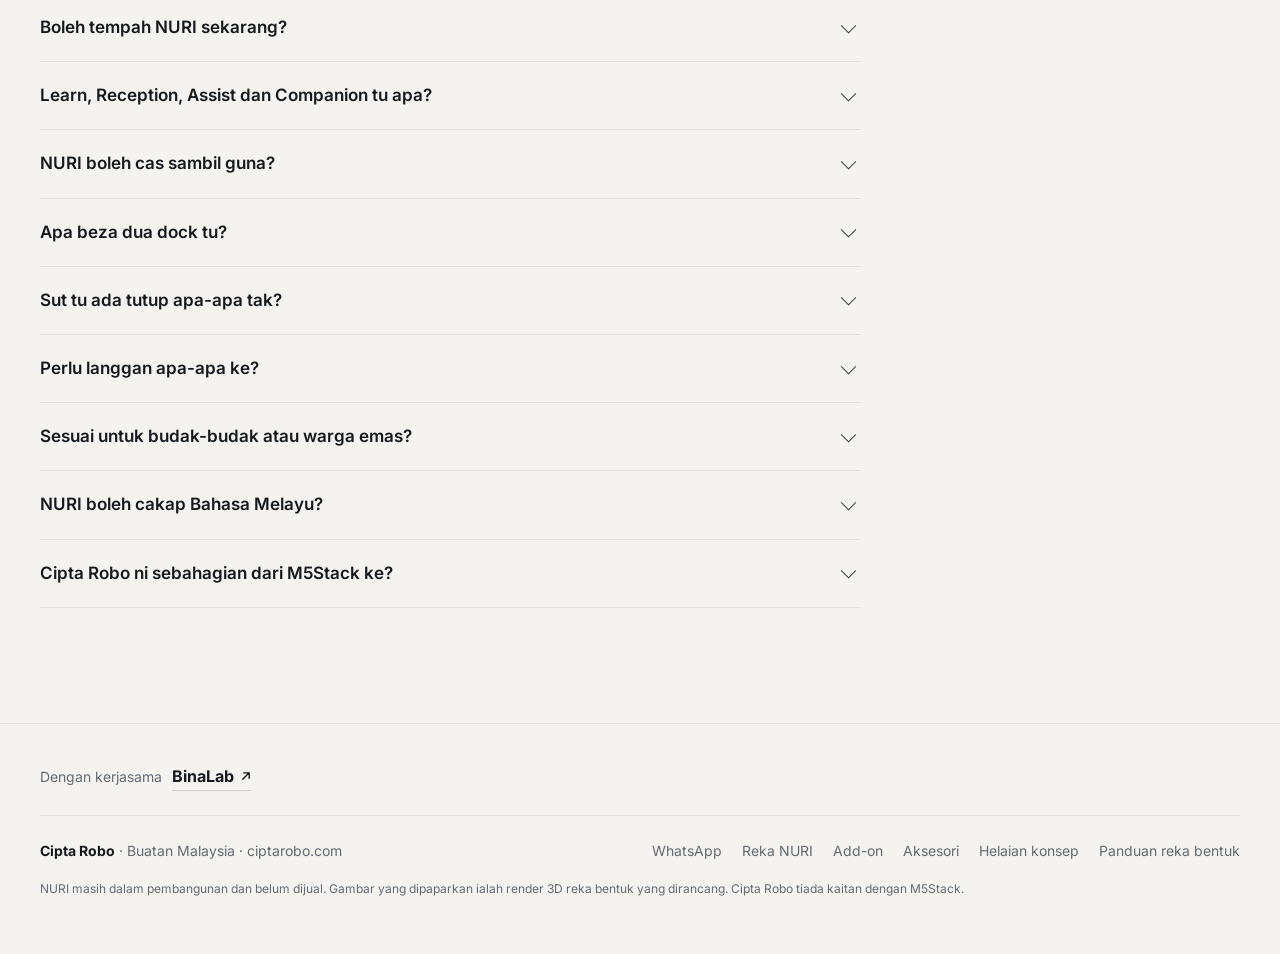
==== commit 30a9f5a7: "Visitor count in the footer and SEO pass - assets/visitors.js: one running total (never resets), eac" ====
--- a/ms/index.html
+++ b/ms/index.html
@@ -4,24 +4,25 @@
 <head>
 <meta charset="utf-8">
 <meta name="viewport" content="width=device-width,initial-scale=1">
-<title>NURI oleh Cipta Robo · Teman AI di meja anda</title>
-<meta name="description" content="NURI ialah teman AI kecil untuk meja anda, dibina atas M5Stack StackChan K151. Pilih sut, dapat dock pengecas dan ukir namanya. Harga sasaran RM999. Masih dalam pembangunan.">
+<title>NURI oleh Cipta Robo · Robot teman AI untuk meja, dari Malaysia</title>
+<meta name="description" content="NURI ialah robot teman AI untuk meja dari Malaysia, dibina atas M5Stack StackChan K151. Pilih rupa dan warna, ukir namanya. Harga sasaran RM999.">
 <meta name="theme-color" content="#f4f3ef">
 <link rel="canonical" href="https://ciptarobo.com/ms/">
 <link rel="alternate" hreflang="en" href="https://ciptarobo.com/"><link rel="alternate" hreflang="ms" href="https://ciptarobo.com/ms/"><link rel="alternate" hreflang="x-default" href="https://ciptarobo.com/">
 <meta property="og:type" content="website">
-<meta property="og:locale" content="ms_MY">
 <meta property="og:site_name" content="Cipta Robo">
 <meta property="og:url" content="https://ciptarobo.com/ms/">
 <meta property="og:title" content="NURI oleh Cipta Robo">
 <meta property="og:description" content="Satu NURI, macam-macam boleh buat. Teman AI meja yang sedang dibangunkan di Malaysia.">
 <meta property="og:image" content="https://ciptarobo.com/assets/img/og.png">
 <meta property="og:image:width" content="1200"><meta property="og:image:height" content="630">
+<meta property="og:image:alt" content="NURI, robot meja kecil dengan bingkai muka mint, di atas dock pengecasnya">
+<meta property="og:locale" content="ms_MY"><meta property="og:locale:alternate" content="en_MY">
 <meta name="twitter:card" content="summary_large_image">
-<script type="application/ld+json">{"@context":"https://schema.org","@type":"Organization","name":"Cipta Robo","url":"https://ciptarobo.com/","logo":"https://ciptarobo.com/assets/logo/icon-512.png","areaServed":"MY","contactPoint":{"@type":"ContactPoint","contactType":"sales","telephone":"+60199400004","availableLanguage":["ms","en"]}}</script>
+<script type="application/ld+json" id="ld-site">{"@context":"https://schema.org","@graph":[{"@type":"Organization","@id":"https://ciptarobo.com/#org","name":"Cipta Robo","url":"https://ciptarobo.com/","logo":"https://ciptarobo.com/assets/logo/icon-512.png","areaServed":"MY","contactPoint":{"@type":"ContactPoint","contactType":"sales","telephone":"+60199400004","availableLanguage":["ms","en"]}},{"@type":"WebSite","@id":"https://ciptarobo.com/#website","url":"https://ciptarobo.com/","name":"Cipta Robo","publisher":{"@id":"https://ciptarobo.com/#org"},"inLanguage":["en","ms"]},{"@type":"Product","@id":"https://ciptarobo.com/#nuri","name":"NURI","brand":{"@type":"Brand","name":"Cipta Robo"},"manufacturer":{"@id":"https://ciptarobo.com/#org"},"image":"https://ciptarobo.com/assets/img/og.png","url":"https://ciptarobo.com/ms/","description":"NURI ialah robot teman AI untuk meja dari Malaysia, dibina atas M5Stack StackChan K151. Pilih rupa dan warna, ukir namanya. Harga sasaran RM999.","category":"AI companion robot"},{"@type":"FAQPage","@id":"https://ciptarobo.com/ms/#faq","inLanguage":"ms","mainEntity":[{"@type":"Question","name":"Boleh tempah NURI sekarang?","acceptedAnswer":{"@type":"Answer","text":"Belum lagi. NURI masih dalam pembangunan. Unit pertama akan keluar dalam batch kecil, selepas sut dan dock diuji pada robot K151 sebenar. Harga sasarannya RM999. WhatsApp kami untuk masuk senarai batch pertama."}},{"@type":"Question","name":"Learn, Reception, Assist dan Companion tu apa?","acceptedAnswer":{"@type":"Answer","text":"Itu empat cara guna NURI yang sama, bukan empat produk berlainan. Setiap NURI dapat ciri yang sama bila ia dilancarkan. Tak ada bayaran untuk buka mana-mana kegunaan."}},{"@type":"Question","name":"NURI boleh cas sambil guna?","acceptedAnswer":{"@type":"Answer","text":"Boleh. K151 dicas melalui port USB-C di tapaknya. Kedua-dua dock ada palam USB-C yang tepat dengan port tu, jadi NURI boleh terus berfungsi atas meja sambil mengecas."}},{"@type":"Question","name":"Apa beza dua dock tu?","acceptedAnswer":{"@type":"Answer","text":"Cara cas sama saja. Slim Dock ialah dulang rendah bertepi bulat dan datang sekali dengan setiap NURI. Nest Dock pula mangkuk cetek berlilit cincin anyaman, tambah RM50. Dua-dua dapat ukiran NURI + nama secara percuma."}},{"@type":"Question","name":"Sut tu ada tutup apa-apa tak?","acceptedAnswer":{"@type":"Answer","text":"Tak, memang direka begitu. Sut dipasang pada lubang sisi sedia ada K151, dan zon sentuh atas, lampu LED, skrin, kamera, port USB-C sisi serta butang kuasa semuanya kekal terbuka. Setiap bahagian dah disemak dalam model 3D dengan pergerakan penuh robot, dan akan diuji pada K151 sebenar sebelum dijual."}},{"@type":"Question","name":"Perlu langgan apa-apa ke?","acceptedAnswer":{"@type":"Answer","text":"Ciri suara dan AI NURI guna servis awan yang ada kos untuk dijalankan. Sama ada kos tu termasuk dalam harga, langganan kecil atau guna kunci API sendiri, kami akan putuskan dan nyatakan dengan jelas sebelum jualan."}},{"@type":"Question","name":"Sesuai untuk budak-budak atau warga emas?","acceptedAnswer":{"@type":"Answer","text":"Dua-dua kami ambil kira, dengan lebih teliti. Untuk kanak-kanak, perlu ada kawalan ibu bapa dan privasi yang ketat. Butang bantuan Companion cuma untuk kemudahan, bukan alat perubatan atau kecemasan."}},{"@type":"Question","name":"NURI boleh cakap Bahasa Melayu?","acceptedAnswer":{"@type":"Answer","text":"Itu memang rancangannya. NURI direka untuk bercakap dalam Bahasa Melayu dan English, termasuk campur dua-dua bahasa macam kita bersembang hari-hari. Suara dalam animasi di laman ini ialah pratonton yang dijana AI; suara sebenar akan dipilih dan diuji sebelum pelancaran."}},{"@type":"Question","name":"Cipta Robo ni sebahagian dari M5Stack ke?","acceptedAnswer":{"@type":"Answer","text":"Bukan. Cipta Robo ialah studio bebas dari Malaysia. NURI dibina atas M5Stack StackChan K151, dan terma jualan semula serta penjenamaan sedang disahkan dengan pembekal."}}]}]}</script>
 <link rel="icon" href="../favicon.svg" type="image/svg+xml"><link rel="apple-touch-icon" href="../apple-touch-icon.png">
 <link rel="preload" href="../assets/fonts/inter-latin-var.woff2" as="font" type="font/woff2" crossorigin>
-<link rel="stylesheet" href="../assets/site.css?v=65cba5c4">
+<link rel="stylesheet" href="../assets/site.css?v=34bad43a">
 <script type="importmap">{"imports":{"three":"../vendor/three/three.module.min.js","three/addons/":"../vendor/three/addons/"}}</script>
 </head>
 <body>
@@ -283,12 +284,13 @@
 <footer class="site-foot">
 <div class="wrap collab"><span>Dengan kerjasama</span><a href="https://binalab.my" target="_blank" rel="noopener" aria-label="BinaLab (dibuka dalam tab baru)">BinaLab<svg viewBox="0 0 12 12" width="11" height="11" aria-hidden="true"><path d="M4 2h6v6M10 2 3 9" fill="none" stroke="currentColor" stroke-width="1.5" stroke-linecap="round" stroke-linejoin="round"/></svg></a></div>
  <div class="wrap foot-row">
-  <div><b style="color:var(--ink)">Cipta Robo</b> · Buatan Malaysia · ciptarobo.com</div>
+  <div><b style="color:var(--ink)">Cipta Robo</b> · Buatan Malaysia · ciptarobo.com <span class="visitors" data-visitors hidden></span></div>
   <div class="foot-links"><a href="https://wa.me/60199400004" target="_blank" rel="noopener">WhatsApp</a><a href="configure.html">Reka NURI</a><a href="#add-ons">Add-on</a><a href="#accessories">Aksesori</a><a href="#concept-sheets">Helaian konsep</a><a href="https://github.com/danialrohaizat012-sys/aicompanion/blob/main/docs/k151-design-rules.md">Panduan reka bentuk</a></div>
  </div>
  <div class="wrap" style="margin-top:16px;font-size:12px">NURI masih dalam pembangunan dan belum dijual. Gambar yang dipaparkan ialah render 3D reka bentuk yang dirancang. Cipta Robo tiada kaitan dengan M5Stack.</div>
 </footer>
 
-<script type="module" src="../assets/home.js?v=65cba5c4"></script>
+<script type="module" src="../assets/home.js?v=34bad43a"></script>
+<script type="module" src="../assets/visitors.js?v=34bad43a"></script>
 </body>
 </html>
--- a/assets/site.css
+++ b/assets/site.css
@@ -300,3 +300,4 @@
 @media (max-width:560px){.acc-label{font-size:11px;padding:2px 7px}}
 @media (max-width:760px){.acc .addon-stage{aspect-ratio:1/1}}
 .acc .addon-stage .stage-note{background:#ffffffd9;color:var(--ink-2);border-radius:999px;padding:4px 10px;left:12px;bottom:12px}
+.visitors{margin-left:.6em;padding-left:.6em;border-left:1px solid var(--line-2);white-space:nowrap}
